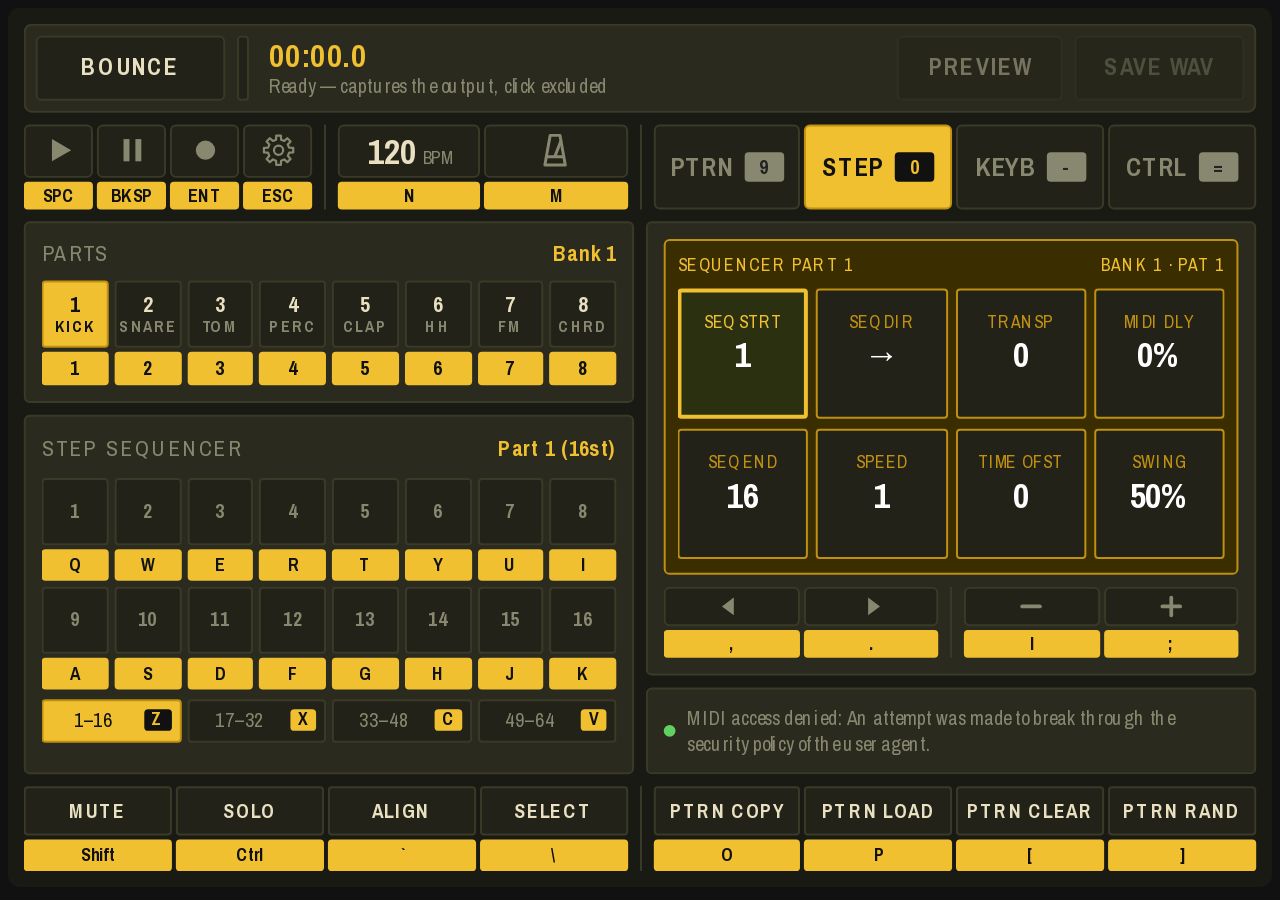
==== index.html @ ec6c075c "flip fix" ====
<!DOCTYPE html>
<html lang="en">
<head>
<meta charset="UTF-8">
<meta name="viewport" content="width=device-width, initial-scale=1.0">
<meta name="description"
content="defOult is a free browser-based drum machine and step sequencer inspired by classic hardware grooveboxes. Works on desktop, tablet and mobile.">
<title>defOult — drum machine & step sequencer</title>
<link rel="canonical" href="https://defoult.com/">
<!-- Google Search Console: verify with the "HTML tag" method — paste your token and uncomment:
<meta name="google-site-verification" content="PASTE_YOUR_TOKEN_HERE"> -->
<!-- ════════════════════════════════════════════════════════════════════
  PWA / INSTALLABLE APP
  Added to Home Screen (iOS) or installed (Chrome/Edge), the page launches in
  its own window with no address bar and no bottom toolbar — the same framing
  as the native build. iOS cannot be prompted for this, so a dismissible hint
  points at the Share menu; Chrome fires beforeinstallprompt and gets a real
  button. The status bar is TRANSLUCENT so the web view is always the full
  screen in both orientations — an opaque bar makes iOS resize the view on
  every rotation, and coming back to portrait it restores the bar WITHOUT
  shrinking the view, leaving the layout 20px too tall and scrollable. With a
  translucent bar the size never changes and the bar's height arrives as a
  safe-area inset, which the fit CSS turns into body padding.
  ════════════════════════════════════════════════════════════════════ -->
<link rel="manifest" href="manifest.webmanifest">
<meta name="theme-color" content="#1a1a14">
<meta name="mobile-web-app-capable" content="yes">
<meta name="apple-mobile-web-app-capable" content="yes">
<meta name="apple-mobile-web-app-status-bar-style" content="black-translucent">
<meta name="apple-mobile-web-app-title" content="defOult">
<link rel="apple-touch-icon" href="icons/icon-180.png">
<link rel="icon" type="image/png" sizes="32x32" href="icons/icon-32.png">
<link rel="icon" type="image/png" sizes="192x192" href="icons/icon-192.png">
<style>
  #pwa-hint,.pwa-chip{position:fixed;left:8px;bottom:8px;z-index:1000;display:none;align-items:center;gap:10px;
    max-width:min(300px,calc(100vw - 16px));padding:7px 9px;border-radius:5px;
    background:#2a2a1e;border:1px solid #3a3a28;box-shadow:0 2px 8px rgba(0,0,0,.55);
    font-family:'Helvetica Neue Condensed','Helvetica Neue','Archivo Narrow','Arial Narrow',Helvetica,Arial,sans-serif;}
  #pwa-hint.on,.pwa-chip.on{display:flex;}
  #pwa-hint .pwa-txt,.pwa-chip .pwa-txt{min-width:0;line-height:1.25;cursor:pointer;}
  #pwa-hint .pwa-main,.pwa-chip .pwa-main{font-size:11px;font-weight:bold;letter-spacing:.05em;color:#f0c030;white-space:nowrap;}
  #pwa-hint .pwa-sub,.pwa-chip .pwa-sub{font-size:9px;color:#888870;}
  #pwa-hint .pwa-x,.pwa-chip .pwa-x{flex:0 0 auto;width:20px;height:20px;border:1px solid #3a3a28;border-radius:3px;
    background:#222218;color:#888870;font-size:12px;line-height:1;cursor:pointer;padding:0;}
</style>
<script>
(function(){
  var STORE='defoult-install-hint';
  function pref(v){ try{ return v===undefined?localStorage.getItem(STORE):localStorage.setItem(STORE,v); }catch(e){ return null; } }
  var standalone=(window.matchMedia&&matchMedia('(display-mode: standalone)').matches)||navigator.standalone===true;

  // Service worker: http/https only, so a Capacitor WebView (capacitor://) or a
  // file:// copy never tries to register one.
  if('serviceWorker' in navigator && !window.Capacitor && /^https?:$/.test(location.protocol)){
    window.addEventListener('load',function(){
      navigator.serviceWorker.register('sw.js',{scope:'./'}).catch(function(){});
    });
  }
  if(standalone || pref()==='off') return;    // already installed, or hint dismissed

  var deferred=null, chip=null;
  function build(main,sub,onGo){
    if(chip) return;
    chip=document.createElement('div');
    chip.id='pwa-hint';
    chip.innerHTML='<div class="pwa-txt"><div class="pwa-main"></div><div class="pwa-sub"></div></div>'
                 +'<button class="pwa-x" type="button" aria-label="Dismiss">\u00d7</button>';
    chip.querySelector('.pwa-main').textContent=main;
    chip.querySelector('.pwa-sub').textContent=sub;
    chip.querySelector('.pwa-x').addEventListener('click',function(e){ e.stopPropagation(); pref('off'); chip.remove(); });
    if(onGo) chip.querySelector('.pwa-txt').addEventListener('click',onGo);
    document.body.appendChild(chip);
    chip.classList.add('on');
  }
  function ready(fn){ if(document.body) fn(); else document.addEventListener('DOMContentLoaded',fn); }

  // Chrome / Edge: a real install button.
  window.addEventListener('beforeinstallprompt',function(e){
    e.preventDefault(); deferred=e;
    ready(function(){
      build('INSTALL APP','runs fullscreen, works offline',function(){
        if(!deferred) return;
        deferred.prompt();
        deferred.userChoice.then(function(){ deferred=null; if(chip) chip.remove(); });
      });
    });
  });
  window.addEventListener('appinstalled',function(){ pref('off'); if(chip) chip.remove(); });

  // iOS Safari can't be prompted — point at the Share menu instead. Note the
  // storage caveat: a home-screen app gets its own sandbox on iOS, so patterns
  // saved in the Safari tab do not follow it across.
  var iOS=/iP(hone|od|ad)/.test(navigator.platform)||(navigator.maxTouchPoints>1&&/Mac/.test(navigator.platform));
  var safari=/WebKit/.test(navigator.userAgent)&&!/CriOS|FxiOS|EdgiOS|OPiOS/.test(navigator.userAgent);
  if(iOS&&safari){
    setTimeout(function(){ ready(function(){
      build('\u2191 ADD TO HOME SCREEN','Share menu \u2192 fullscreen. Patterns save separately.',null);
    }); },2000);
  }
})();

/* ════════════════════════════════════════════════════════════════════
   PWA FIT-TO-SCREEN — standalone launches only.
   Installed to the home screen there is no address bar and no bottom
   toolbar, so the viewport is FIXED — which is the one condition the app's
   fit engine needs. Under those conditions we can reproduce the packaged
   app exactly: the whole UI uniformly scaled to the safe-area viewport,
   nothing scrolling, in either orientation.
   In an ordinary browser tab none of this runs. Safari's toolbars grow and
   shrink the viewport as you scroll, so a fit computed now is wrong a
   moment later; tab visitors keep today's reflow-and-scroll layout.
   ════════════════════════════════════════════════════════════════════ */
(function(){
  var standalone=(window.matchMedia&&matchMedia('(display-mode: standalone)').matches)||navigator.standalone===true;
  if(!standalone) return;
  document.documentElement.classList.add('pwa-standalone');
  if(/iP(hone|od|ad)/.test(navigator.platform)||(navigator.maxTouchPoints>1&&/Mac/.test(navigator.platform)))
    document.documentElement.classList.add('pwa-ios');

  // env(safe-area-inset-*) reads 0 without this, and the status bar is
  // translucent in standalone — so the insets are what keep the UI clear of
  // the island/notch and the home bar. Set here rather than in the static
  // meta so a browser tab is never laid out edge-to-edge.
  var vp=document.querySelector('meta[name=viewport]');
  if(vp&&!/viewport-fit/.test(vp.content)) vp.content=vp.content+', viewport-fit=cover';

  var st=document.createElement('style');
  st.id='pwa-fit-css';
  st.textContent="\n/* Fit the whole UI on one screen with NO scrolling, in every orientation —\n   fit-screen.js scales #seq-root to the safe-area viewport, these rules make\n   that deterministic and guarantee nothing scrolls. */\nhtml,body{overflow:hidden!important;height:100%!important;}\n/* overflow:hidden alone does not stop iOS rubber-banding, and if the scaled box\n   ever ends up a few px over the viewport the document becomes scrollable.\n   Taking <body> out of flow pins it to the viewport, so there is nothing to\n   scroll no matter what the fit produces. */\nbody{position:fixed!important;top:0!important;right:0!important;bottom:0!important;left:0!important;}\n/* <body> is a centered flex item, so it shrink-wraps to its content width;\n   with overflow:hidden that clips the scaled layer to a narrow box. Span the\n   full viewport so the clip sits at the screen edges. */\nbody{width:100%!important;min-width:100%!important;}\n/* Fixed app UI: no pinch-zoom, no double-tap zoom. */\nhtml,body{touch-action:pan-x pan-y!important;}\n/* #scale-wrap is a flex container and the fitter sizes it to the SCALED box,\n   so #seq-root — a shrinkable flex item — was being squeezed below the design\n   width the solver had just set (measured 453px against a requested 644px).\n   That fed back into the next solve and landscape settled ~54% of the screen\n   wide, with black bars either side. Take the root out of flex sizing so its\n   width is exactly what the solver asked for. */\n#seq-root{flex:0 0 auto!important;}\n@supports (padding: max(0px)){\n  /* Portrait on iOS always has a status bar overlaying the translucent-bar\n     web view; some older builds report inset-top as 0 there, so floor it. */\n  @media (orientation:portrait){\n    html.pwa-ios body{padding-top:max(env(safe-area-inset-top,0px),20px)!important;}\n  }\n  /* Full-bleed: pad ONLY where a hardware inset exists (island/notch/home bar).\n     Non-zero only because the standalone launch adds viewport-fit=cover. */\n  body{\n    padding-top:env(safe-area-inset-top,0px)!important;\n    padding-right:env(safe-area-inset-right,0px)!important;\n    padding-bottom:env(safe-area-inset-bottom,0px)!important;\n    padding-left:env(safe-area-inset-left,0px)!important;\n  }\n}\n/* The fitted portrait layout solves a ~280px design width, which squeezed the\n   BOUNCE bar's running timer down to two characters (\"00:\"). Trim the bar's\n   labels a notch and let the PREVIEW slot size to its own text — the whole\n   layout is scaled back up afterwards, so nothing reads smaller on screen. */\nbody.portrait .rec-bar .rec-btn,\nbody.portrait .rec-bar .rec-prev,\nbody.portrait .rec-bar .rec-save{font-size:10px!important;}\nbody.portrait #rec-preview-label{min-width:0!important;}\n/* Landscape on short (phone) screens: drop the section headers and keyboard\n   hints, square up the pads, and give the layout a wide design width so the\n   scaler fills the screen in BOTH dimensions instead of leaving side bars. */\n@media (orientation:landscape) and (max-height:600px){\n  #parts-panel-header,.step-panel-header{display:none!important;}\n  .tport-top-kbd,.kbdkey,.part-kbd,.step-kbd,.rkbd,.ctrl-kbd{display:none!important;}\n  #seq-root{width:1024px!important;max-width:none!important;}\n  .step-pad,.part-num{aspect-ratio:1!important;height:auto!important;min-height:0!important;}\n  #step-panel{display:flex!important;flex-direction:column!important;justify-content:flex-start!important;gap:8px!important;}\n  #step-panel .step-grid{flex:0 0 auto!important;}\n  #step-panel .step-range-bar{flex:1 1 auto!important;min-height:40px!important;margin-top:0!important;}\n  .range-btn{font-size:12px!important;}\n  .seq-top-bar .tport-top-pad{min-height:44px!important;}\n  .mode-tab{min-height:44px!important;}\n  #action-btn-row .ctrl-btn{min-height:58px!important;display:flex!important;flex-direction:column!important;align-items:stretch!important;justify-content:center!important;}\n  #action-btn-row .ctrl-val{flex:1 1 auto!important;display:flex!important;align-items:center!important;justify-content:center!important;height:auto!important;}\n  #tempo-pad{align-items:center!important;}\n  #tempo-pad .tempo-top-unit{transform:translateY(3px);}\n}";
  (document.head||document.documentElement).appendChild(st);

  // The app's own fit engine, unchanged — see web-overlay/fit-screen.js.
  /*
   * fit-screen.js — makes the whole UI fit on one screen with no scrolling, in
   * every orientation. Overrides the app's applyAppScale (which skips scaling in
   * portrait and lets short landscape scroll) with a uniform fit-to-viewport
   * scale that respects the Dynamic Island / notch safe area (read from <body>'s
   * env() padding). appScale is write-only in the app, so taps stay correct —
   * the browser maps pointer events through the CSS transform.
   *
   * Injected before </body> (repo untouched), so it runs after the app defines
   * applyAppScale.
   */
  (function () {
    'use strict';

    var raf = null;

    function fit() {
      var root = document.getElementById('seq-root');
      var wrap = document.getElementById('scale-wrap');
      if (!root || !wrap) return;

      // Available area = layout viewport minus the safe-area insets, which the
      // app applies as <body> padding (see safe-area.css).
      var de = document.documentElement;
      var cs = getComputedStyle(document.body);
      var padL = parseFloat(cs.paddingLeft) || 0;
      var padR = parseFloat(cs.paddingRight) || 0;
      var padT = parseFloat(cs.paddingTop) || 0;
      var padB = parseFloat(cs.paddingBottom) || 0;

      var availW = de.clientWidth - padL - padR;
      var availH = de.clientHeight - padT - padB;
      if (availW < 1 || availH < 1) return;

      // Phones: SOLVE the design width so the layout's aspect matches the
      // screen's and the scaled UI fills BOTH dimensions (no dead bands).
      // Height depends on width (square pads), so iterate to the fixed point.
      var mq = function (q) { return window.matchMedia && window.matchMedia(q).matches; };
      var landscape = mq('(orientation: landscape)');
      // Any touch device (phone AND tablet) gets the fill treatment. The
      // phone-only compact CSS stays gated by its own media queries.
      var isTouchDevice = (typeof window.isMobileMode === 'function')
        ? window.isMobileMode()
        : (mq('(pointer: coarse)') && !mq('(hover: hover)'));
      if (isTouchDevice) {
        var loW = landscape ? 500 : 280;
        var hiW = landscape ? 1600 : 1400;
        var landscapePhone = landscape;
        // Solve-and-FREEZE per viewport size: reading offsetHeight after setting
        // width forces a synchronous reflow, so the fixed-point loop converges
        // within this single call. Re-solving on every ResizeObserver tick made
        // portrait oscillate between two widths (visible flicker) — so once a
        // width is solved for this viewport, reuse it until the viewport changes
        // or things go quiet for a while.
        var key = availW + 'x' + availH + (landscapePhone ? 'l' : 'p');
        var now = Date.now();
        if (fit._key !== key || now - fit._t > 1500) { fit._key = key; fit._n = 0; }
        fit._t = now;
        if (fit._n < 3) {
          // Deterministic solve: seed from the stylesheet width every time.
          // Starting from the previous orientation's width converges to a
          // slightly different fixed point (e.g. the BOUNCE bar wrapping to two
          // rows only after a rotation round-trip).
          if (fit._n === 0) root.style.removeProperty('width');
          fit._n++;
          for (var i = 0; i < 9; i++) {
            var h = root.offsetHeight || 1;
            var w = root.offsetWidth || 1024;
            var desiredW = Math.max(loW, Math.min(hiW, h * (availW / availH)));
            if (Math.abs(desiredW - w) < 2) break;   // tight: residual ≲1px bands
            // Damped step — halves any oscillation instead of amplifying it.
            var stepW = (w + desiredW) / 2;
            // Inline !important beats the stylesheet's width!important rules.
            root.style.setProperty('width', stepW + 'px', 'important');
          }
          fit._w = root.offsetWidth;
        } else if (fit._w && Math.abs(root.offsetWidth - fit._w) > 1) {
          root.style.setProperty('width', fit._w + 'px', 'important');
        }
      } else {
        root.style.removeProperty('width');
        fit._key = '';
      }

      // Compact landscape: keep pads at least SQUARE and stop the page-button
      // bar from hoarding leftover height. aspect-ratio does this in CSS on
      // modern WebKit, but iOS ≤14 lacks it (pads collapsed to 44px and the
      // flex:1 range bar ballooned — seen in AUM's short plugin strip). Compute
      // the sizes here instead; runs before the natural-size measurement so the
      // scale accounts for them.
      if (!fit._padStyle) {
        fit._padStyle = document.createElement('style');
        (document.head || document.documentElement).appendChild(fit._padStyle);
      }
      if (mq('(orientation: landscape) and (max-height: 600px)')) {
        var samplePad = document.querySelector('.step-pad');
        var samplePart = document.querySelector('.part-num');
        var css = '';
        var noAspect = !(window.CSS && CSS.supports && CSS.supports('aspect-ratio', '1 / 1'));
        if (noAspect && samplePad && samplePad.offsetWidth > 10) {
          css += '.step-pad{height:' + samplePad.offsetWidth + 'px!important;min-height:0!important;}';
        }
        if (noAspect && samplePart && samplePart.offsetWidth > 10) {
          css += '.part-num{height:' + samplePart.offsetWidth + 'px!important;min-height:0!important;}';
        }
        if (samplePad && samplePad.offsetWidth > 10) {
          css += '#step-panel .step-range-bar{max-height:' + Math.round(samplePad.offsetWidth * 1.35) + 'px!important;}';
        }
        if (fit._padStyle.textContent !== css) fit._padStyle.textContent = css;
      } else if (fit._padStyle.textContent) {
        fit._padStyle.textContent = '';
      }

      // FONT FLOOR: deep downscales (extreme plugin-window aspects solve to a
      // very wide design → scale ~0.4) render the app's fixed-px fonts
      // unreadably small. Boost every stylesheet font-size inversely to the
      // scale (capped), regenerated from the app's own rules. Uses the PREVIOUS
      // fit's scale — converges across fits via the ResizeObserver.
      if (!fit._fontRules) {
        fit._fontRules = [];
        try {
          for (var si = 0; si < document.styleSheets.length; si++) {
            var rules; try { rules = document.styleSheets[si].cssRules; } catch (e) { continue; }
            (function walk(list) {
              for (var ri = 0; ri < list.length; ri++) {
                var r = list[ri];
                if (r.cssRules) { walk(r.cssRules); continue; }
                if (r.selectorText && r.style && /px$/.test(r.style.fontSize || '')) {
                  fit._fontRules.push([r.selectorText, parseFloat(r.style.fontSize)]);
                }
              }
            })(rules);
          }
        } catch (e) {}
        fit._fontStyle = document.createElement('style');
        (document.head || document.documentElement).appendChild(fit._fontStyle);
        fit._fontBoost = 1;
      }
      if (mq('(orientation: landscape) and (max-height: 600px)') && fit._lastScale) {
        var boost = Math.min(2.2, Math.max(1, 0.8 / fit._lastScale));
        boost = Math.round(boost * 20) / 20;                 // quantize: no churn
        if (Math.abs(boost - fit._fontBoost) >= 0.1) {
          fit._fontBoost = boost;
          fit._fontStyle.textContent = (boost === 1) ? '' :
            fit._fontRules.map(function (fr) {
              return fr[0] + '{font-size:' + Math.round(fr[1] * boost) + 'px !important;}';
            }).join('\n');
        }
      } else if (fit._fontBoost !== 1) {
        fit._fontBoost = 1;
        fit._fontStyle.textContent = '';
      }

      // Natural (layout) size — offsetWidth/Height ignore the CSS transform.
      var naturalW = root.offsetWidth || 640;
      var naturalH = root.offsetHeight || 1;

      var scaleW = availW / naturalW;
      var scale = Math.min(scaleW, availH / naturalH);
      // Snap to a slight width OVERSCAN (+1px per side) when nearly width-limited:
      // an exact-fill edge rasterizes as a half-pixel black hairline on older
      // WebKit; the overscanned pixel is the app's own padding, so nothing
      // visible is lost. Extra height is clipped harmlessly.
      var scaleOver = (availW + 2) / naturalW;
      if (scaleW >= scale && (naturalH * scaleOver) - availH <= 8) scale = scaleOver;
      scale = Math.max(0.2, Math.min(3, scale));
      fit._lastScale = scale;   // next fit's font-floor input

      // iOS ≤14 compositor bug: a scaled layer with transform-origin "top center"
      // paints anchored at the element's layout LEFT edge instead (confirmed via
      // device screenshot vs DOM on iPadOS 14.8 — content shifted right by the
      // layout offset and clipped). Old WebKit is detected via missing
      // aspect-ratio support. There: use origin "top left" (no origin math for
      // the compositor to get wrong) and center with an explicit translateX
      // derived from measured geometry.
      var oldWebKit = !(window.CSS && CSS.supports && CSS.supports('aspect-ratio', '1 / 1'));
      if (oldWebKit) {
        root.style.transform = 'none';
        var L0 = root.getBoundingClientRect().left;   // untransformed layout left
        var targetL = (de.clientWidth - naturalW * scale) / 2;
        root.style.transformOrigin = 'top left';
        root.style.transform = 'translateX(' + (targetL - L0) + 'px) scale(' + scale + ')';
        root.style.willChange = 'auto';
      } else {
        root.style.transform = 'scale(' + scale + ')';
        root.style.transformOrigin = 'top center';
        root.style.willChange = 'transform';
      }
      // Reserve the scaled box so the flex layout centers it correctly.
      wrap.style.width = (naturalW * scale) + 'px';
      wrap.style.height = (naturalH * scale) + 'px';
      try { window.appScale = scale; } catch (e) {}
    }

    function schedule() {
      if (raf) cancelAnimationFrame(raf);
      raf = requestAnimationFrame(function () { raf = null; fit(); });
    }

    function install() {
      // Block pinch-zoom: WKWebView doesn't reliably honor user-scalable=no,
      // but preventing iOS's proprietary gesture events does the job. Double-tap
      // zoom is handled by touch-action in safe-area.css.
      var block = function (e) { e.preventDefault(); };
      document.addEventListener('gesturestart', block, { passive: false });
      document.addEventListener('gesturechange', block, { passive: false });
      document.addEventListener('gestureend', block, { passive: false });

      // Take over the app's scaler so refreshLayout() fits in ALL orientations.
      try { window.applyAppScale = fit; } catch (e) {}

      // The app only auto-enables its stacked portrait layout below 640px width,
      // so an iPad in portrait stays in the desktop arrangement. On any touch
      // device, portrait orientation should mean the portrait layout.
      try {
        if (typeof window.isPortraitAuto === 'function' && typeof window.isMobileMode === 'function') {
          window.isPortraitAuto = function () {
            var portrait = window.matchMedia && window.matchMedia('(orientation:portrait)').matches;
            return window.isMobileMode() && portrait;
          };
        }
      } catch (e) {}

      // Old WebKit (iOS ≤14) can keep compositing the scaled layer with the
      // PREVIOUS orientation's geometry after rotation — layout reads fine but
      // the paint is shifted/cropped. Tearing the transform down for one frame
      // forces the compositor to rebuild the layer with fresh geometry.
      var resetThenFit = function () {
        var r = document.getElementById('seq-root');
        var w = document.getElementById('scale-wrap');
        if (r) { r.style.transform = 'none'; r.style.removeProperty('width'); }
        if (w) { w.style.width = ''; w.style.height = ''; }
        fit._key = '';                 // viewport changed: allow a fresh solve
        requestAnimationFrame(function () {
          if (typeof window.refreshLayout === 'function') { try { window.refreshLayout(); } catch (e) { schedule(); } }
          else schedule();
        });
        setTimeout(schedule, 200);
        setTimeout(schedule, 500);
      };

      window.addEventListener('resize', schedule, { passive: true });
      window.addEventListener('orientationchange', resetThenFit);
      if (window.visualViewport) {
        window.visualViewport.addEventListener('resize', schedule, { passive: true });
      }
      if (window.matchMedia) {
        var mq = window.matchMedia('(orientation: portrait)');
        if (mq.addEventListener) mq.addEventListener('change', resetThenFit);
        else if (mq.addListener) mq.addListener(resetThenFit);
      }
      // Re-fit when the app's content size changes (mode switch, sound engine
      // expand, bank/part swaps, etc.). Root width is fixed, so this can't loop.
      var root = document.getElementById('seq-root');
      if (root && window.ResizeObserver) {
        new ResizeObserver(schedule).observe(root);
      }

      // The app ran its initial applyPortrait() BEFORE this script loaded, using
      // its original isPortraitAuto — so the portrait-flip override above hasn't
      // been applied yet (an iPad in portrait would stay in the desktop layout
      // until the first rotation). Re-run the app's full layout pass, not just
      // our scaler.
      var relayout = function () {
        if (typeof window.refreshLayout === 'function') { try { window.refreshLayout(); return; } catch (e) {} }
        schedule();
      };
      relayout();
      setTimeout(relayout, 200);
      setTimeout(relayout, 600);
      window.addEventListener('load', function () { relayout(); setTimeout(relayout, 300); });
    }

    // Mode tabs (PTRN/STEP/KEYB/CTRL): the app pins them to a fixed pixel width
    // measured from a bottom-row button (desktop alignment). At unusual aspect
    // ratios (e.g. AUv3 plugin windows) the fixed widths overflow and CTRL gets
    // clipped. Make them fluid like the action buttons — always fits.
    (function () {
      var fluidTabs = function () {
        ['tab-pat', 'tab-step', 'tab-key', 'tab-ctrl'].forEach(function (id) {
          var el = document.getElementById(id);
          if (el) el.style.flex = '1 1 0';
        });
      };
      var tries = 0;
      var timer = setInterval(function () {
        if (typeof window.syncModeTabWidths === 'function') {
          clearInterval(timer);
          window.syncModeTabWidths = fluidTabs;
          fluidTabs();
        } else if (++tries > 100) { clearInterval(timer); fluidTabs(); }
      }, 100);
    })();

    // Coalesce dot blinks to ~5Hz everywhere (standalone + plugin): each blink
    // is a class toggle + repaint that competes with the audio scheduler on old
    // devices. The eye can't follow faster blinking anyway.
    (function () {
      var lastFlash = {};
      var tries = 0;
      var timer = setInterval(function () {
        if (typeof window.queueVisualAdd === 'function') {
          clearInterval(timer);
          var orig = window.queueVisualAdd;
          window.queueVisualAdd = function (at, elId, cls, durSec, pri) {
            if (cls === 'dot-flash') {
              var t = performance.now();
              if (t - (lastFlash[elId] || 0) < 190) return;
              lastFlash[elId] = t;
            }
            return orig.apply(this, arguments);
          };
        } else if (++tries > 100) { clearInterval(timer); }
      }, 100);
    })();

    if (document.getElementById('seq-root')) {
      install();
    } else if (document.readyState === 'loading') {
      window.addEventListener('DOMContentLoaded', install);
    } else {
      install();
    }
  })();


  /* Height clamp — the "rotate away and back and it's taller" fix.
     Two things leave the scaled box slightly over the viewport:
       • the fitter deliberately overscans, accepting up to 8px of vertical
         bleed to avoid a half-pixel hairline at the width edges;
       • iOS reports the PREVIOUS orientation's safe-area insets for a frame or
         two after a rotation, so a fit that runs in that window computes its
         available height from insets that no longer apply.
     Neither shows up on a first load — only after an orientation round-trip,
     which is exactly the reported symptom. Re-check after every fit and scale
     down the last few percent if the box overhangs. Cheap: it only reads, and
     only writes when there is genuine overflow. */
  function clampHeight(){
    var root=document.getElementById('seq-root'), wrap=document.getElementById('scale-wrap');
    if(!root||!wrap) return;
    var de=document.documentElement, cs=getComputedStyle(document.body);
    var availH=de.clientHeight-(parseFloat(cs.paddingTop)||0)-(parseFloat(cs.paddingBottom)||0);
    var natH=root.offsetHeight||1, natW=root.offsetWidth||1;
    if(availH<1) return;
    var curH=parseFloat(wrap.style.height)||(natH*(window.appScale||1));
    if(curH<=availH+0.5) return;                    // already fits
    var scale=availH/natH;
    var t=root.style.transform||'';
    // Old WebKit gets 'translateX(..) scale(..)' — keep the translate, retune
    // the scale only.
    root.style.transform=/translateX/.test(t)&&/scale\(/.test(t)
      ? t.replace(/scale\([^)]*\)/,'scale('+scale+')')
      : 'scale('+scale+')';
    wrap.style.width=(natW*scale)+'px';
    wrap.style.height=(natH*scale)+'px';
    try{ window.appScale=scale; }catch(e){}
  }
  // Watch the box the fitter reserves rather than trying to land a frame behind
  // it. The fitter runs both on its own rAF and synchronously from
  // refreshLayout(), so no timer or frame ordering catches every pass — but a
  // style mutation on #scale-wrap IS the fit finishing, whichever path ran.
  // Our own correction re-enters the observer exactly once and then returns
  // early (it fits by then), so this settles immediately.
  function attachClamp(){
    var wrap=document.getElementById('scale-wrap');
    if(!wrap) return;
    if(window.MutationObserver)
      new MutationObserver(function(){ clampHeight(); })
        .observe(wrap,{attributes:true,attributeFilter:['style']});
    clampHeight();
  }
  if(document.readyState==='loading') document.addEventListener('DOMContentLoaded',attachClamp);
  else attachClamp();
  window.addEventListener('resize',function(){ clampHeight(); },{passive:true});
  if(window.visualViewport) window.visualViewport.addEventListener('resize',function(){ clampHeight(); },{passive:true});
  window.addEventListener('orientationchange',function(){
    // iOS settles its insets and viewport metrics over several hundred ms after
    // the rotation animation. Re-FIT (not just clamp) each time: coming back to
    // portrait the status bar reappears and the usable height shrinks by its
    // height, and a fit that ran a moment earlier sized the layout for a screen
    // with no bar — the exact "rotate away and back and it scrolls" case.
    var refit=function(){
      try{ if(typeof window.applyAppScale==='function') window.applyAppScale(); }catch(e){}
      clampHeight();
    };
    setTimeout(refit,250); setTimeout(refit,600); setTimeout(refit,1100);
  });
  // Last line of defence. A safe-area inset can change with no event of any
  // kind, and then nothing writes to #scale-wrap for the observer to catch —
  // the box simply stays too tall. A 1Hz check is a few DOM reads and only
  // writes when there is real overhang, so the worst case self-heals in a
  // second instead of lasting until the next rotation.
  setInterval(clampHeight,1000);
})();

/* ════════════════════════════════════════════════════════════════════
   SILENT-MODE REMINDER — iOS only, first play only.
   The ringer switch mutes Web Audio in Safari and in an installed PWA
   alike, and nothing in the platform reports its position. So: a one-off
   nudge the first time transport starts, dismissible for good, and it
   stacks above the install chip if that one is still on screen.
   ════════════════════════════════════════════════════════════════════ */
(function(){
  var STORE='defoult-silent-hint';
  function pref(v){ try{ return v===undefined?localStorage.getItem(STORE):localStorage.setItem(STORE,v); }catch(e){ return null; } }
  var iOS=/iP(hone|od|ad)/.test(navigator.platform)||(navigator.maxTouchPoints>1&&/Mac/.test(navigator.platform));
  if(!iOS || pref()==='off') return;

  var shown=false, chip=null, hideT=null;
  function show(){
    if(shown||pref()==='off') return;
    shown=true;
    chip=document.createElement('div');
    chip.id='silent-hint';
    chip.className='pwa-chip';
    // Sit above the install chip when both are up.
    chip.style.bottom=document.getElementById('pwa-hint')?'60px':'8px';
    chip.innerHTML='<div class="pwa-txt"><div class="pwa-main"></div><div class="pwa-sub"></div></div>'
                 +'<button class="pwa-x" type="button" aria-label="Dismiss">\u00d7</button>';
    chip.querySelector('.pwa-main').textContent='\ud83d\udd07 NO SOUND?';
    chip.querySelector('.pwa-sub').textContent='Switch the phone out of Silent Mode.';
    chip.querySelector('.pwa-x').addEventListener('click',function(e){ e.stopPropagation(); pref('off'); close(); });
    document.body.appendChild(chip);
    chip.classList.add('on');
    // It is a reminder, not a dialog — get out of the way on its own. Only the
    // × silences it permanently.
    hideT=setTimeout(close,9000);
  }
  function close(){ if(hideT){clearTimeout(hideT);hideT=null;} if(chip){chip.remove();chip=null;} }

  // Fire on the first transport start. The app's `playing` flag is a top-level
  // `let`, so it is not reachable from here — hook the two things that start
  // playback instead: the transport button and its Space shortcut.
  function arm(){ setTimeout(show,500); }
  function watch(){
    var btn=document.getElementById('btn-play');
    if(btn){
      btn.addEventListener('click',arm);
      btn.addEventListener('touchstart',arm,{passive:true});
    }
    document.addEventListener('keydown',function(e){ if(e.code==='Space') arm(); });
  }
  if(document.body) watch(); else document.addEventListener('DOMContentLoaded',watch);
})();
</script>
<!-- ════════════════════════════════════════════════════════════════════
  HOW TO NAVIGATE THIS FILE
  One file, three layers:
    1. the style block  — CSS, grouped under "CSS §N · …" banners
    2. the body markup  — one comment per major block
    3. the script block — the app, split into numbered sections ("§07 · …")
  The script opens with an ARCHITECTURE OVERVIEW and a full TABLE OF
  CONTENTS. Ctrl+F any §-number (e.g. "§40") to jump straight to it.
  The SOUND ENGINE block is fenced (╔═╗ box) — do not edit inside it.
  ════════════════════════════════════════════════════════════════════ -->
<!-- SELF-HOSTED FONT — Archivo Narrow (SIL OFL 1.1), latin + latin-ext woff2
  subsets inlined as data URIs. No Google Fonts request, so the page renders
  identically offline and in the packaged app; the CSS stack still falls back to
  the platform condensed faces if this ever fails to decode. -->
<style>
@font-face{font-family:'Archivo Narrow';font-style:normal;font-weight:400 700;font-display:swap;
  src:url([data-uri]) format('woff2');
  unicode-range:U+0000-00FF, U+0131, U+0152-0153, U+02BB-02BC, U+02C6, U+02DA, U+02DC, U+0304, U+0308, U+0329, U+2000-206F, U+20AC, U+2122, U+2191, U+2193, U+2212, U+2215, U+FEFF, U+FFFD;}
@font-face{font-family:'Archivo Narrow';font-style:normal;font-weight:400 700;font-display:swap;
  src:url([data-uri]) format('woff2');
  unicode-range:U+0100-02BA, U+02BD-02C5, U+02C7-02CC, U+02CE-02D7, U+02DD-02FF, U+0304, U+0308, U+0329, U+1D00-1DBF, U+1E00-1E9F, U+1EF2-1EFF, U+2020, U+20A0-20AB, U+20AD-20C0, U+2113, U+2C60-2C7F, U+A720-A7FF;}
</style>
<style>
  /* ──────────────────────────────────────────────────────────────
     CSS §1 · GLOBAL RESETS, THEME VARIABLES & PAGE FRAME
     ────────────────────────────────────────────────────────────── */
  html,body{touch-action:manipulation;-webkit-user-select:none;user-select:none;-webkit-tap-highlight-color:transparent;overscroll-behavior:none;}
  .step-grid,.parts-grid,.smd-grid,.step-range-bar,.tport-top-btn,.ctrl-btn,.mode-tab{touch-action:none;}
  :root{--seq-bg:#1a1a14;--seq-panel:#2a2a1e;--seq-border:#3a3a28;--seq-yellow:#f0c030;--seq-yellow-dark:#c09010;--seq-yellow-bg:#3a2e00;--seq-text:#e8e0c0;--seq-text-dim:#888870;--seq-btn-bg:#222218;--seq-red:#e05040;
    /* Condensed Helvetica look: use Helvetica Neue Condensed where installed
       (most Apple devices), else the free 'Archivo Narrow' web font, else any
       generic condensed sans. font-stretch nudges Helvetica Neue to its
       condensed width on platforms that expose it. */
    --seq-font:'Helvetica Neue Condensed','HelveticaNeue-CondensedBold','Helvetica Neue','Archivo Narrow','Roboto Condensed','Arial Narrow',Helvetica,Arial,sans-serif;}
  #seq-root,#seq-root *{font-stretch:condensed;}
  *{box-sizing:border-box;margin:0;padding:0;}
  html,body{background:#111;display:flex;justify-content:center;align-items:flex-start;min-height:100vh;margin:0;padding:8px;box-sizing:border-box;overflow-x:hidden;overflow-y:auto;}
  /* The page gutter lives on <body> only. With box-sizing:border-box, padding
     on the root <html> element stacks ON TOP of body's min-height:100vh and
     pushes the document ~16px past the viewport — a small phantom vertical
     scrollbar on desktop. Zero it on <html> (also inside the mobile media
     query below, hence !important). body keeps the 8px/4px gutter. */
  html{padding:0!important;}
  body.portrait{align-items:flex-start;padding:4px;}
  @media (max-width:680px){ html,body{padding:4px;} }
  #scale-wrap{display:flex;justify-content:center;align-items:flex-start;}
  #seq-root{background:var(--seq-bg);font-family:var(--seq-font);color:var(--seq-text);padding:8px;border-radius:6px;user-select:none;width:640px;transform-origin:top center;}
  /* ──────────────────────────────────────────────────────────────
     CSS §2 · TOP BAR — transport pads, mode tabs, keyboard-hint chips
     ────────────────────────────────────────────────────────────── */
  .seq-top-bar{display:flex;align-items:stretch;gap:2px;margin-bottom:6px;width:100%;}
  .top-bar-sep{width:1px;background:var(--seq-border);margin:0 4px;flex-shrink:0;}
  .tport-top-btn{display:flex;flex-direction:column;align-items:center;gap:2px;cursor:pointer;flex:1;}
  .tport-top-pad{height:100%;width:100%;min-width:32px;background:var(--seq-btn-bg);border:1px solid var(--seq-border);border-radius:3px;display:flex;align-items:center;justify-content:center;font-size:13px;color:var(--seq-text-dim);padding:0 6px;transition:background .1s,border-color .1s,color .1s,box-shadow .1s;box-sizing:border-box;}
  .tport-top-pad.playing{border-color:var(--seq-yellow);color:var(--seq-yellow);}
  .tport-top-kbd{font-size:9px;font-weight:bold;color:#111;background:var(--seq-yellow);border-radius:2px;padding:1px 4px 0;width:100%;box-sizing:border-box;min-height:14px;display:flex;align-items:center;justify-content:center;line-height:1.2;white-space:nowrap;overflow:hidden;text-overflow:clip;letter-spacing:0;}
  .mode-tab{display:flex;align-items:center;justify-content:center;gap:6px;padding:5px 2px;background:var(--seq-btn-bg);border:1px solid var(--seq-border);border-radius:3px;cursor:pointer;font-family:var(--seq-font);font-size:13px;font-weight:bold;color:var(--seq-text-dim);flex:1;}
  .mode-tab.active{background:var(--seq-yellow);border-color:var(--seq-yellow-dark);color:#111;}
  .mode-tab.active .kbdkey{background:#111;color:var(--seq-yellow);}
  .kbdkey{border-radius:2px;font-size:10px;font-weight:bold;padding:1px 5px;min-width:20px;text-align:center;background:var(--seq-yellow);color:#111;}
  .mode-tab:not(.active) .kbdkey{background:var(--seq-text-dim);color:#222;}
  /* ──────────────────────────────────────────────────────────────
     CSS §3 · MAIN 2-COLUMN LAYOUT + PATTERN GRID (PAT mode)
     ────────────────────────────────────────────────────────────── */
  .seq-main{display:grid;grid-template-columns:minmax(0,1fr) minmax(0,1fr);gap:6px;align-items:stretch;}
  .mode-tabs-group{flex:1 1 0;display:flex;gap:2px;align-items:stretch;}
  .mode-tabs-group .mode-tab{flex:1 1 0;min-width:0;}
  .seq-left,.seq-right{display:flex;flex-direction:column;gap:6px;}
  .pat-grid{display:grid;grid-template-columns:repeat(8,1fr);gap:3px;}
  .pat-num{width:100%;padding:6px 2px;background:var(--seq-btn-bg);border:1px solid var(--seq-border);border-radius:2px;display:flex;align-items:center;justify-content:center;font-size:11px;font-weight:bold;color:var(--seq-text);cursor:pointer;position:relative;transition:background .08s,border-color .08s,color .08s,box-shadow .08s;}
  .pat-num.active{background:var(--seq-yellow);border-color:var(--seq-yellow-dark);color:#111;}
  .pat-num.pending{outline:2px solid #ff9900;outline-offset:-2px;}
  .pat-num.has-data::after{content:'';position:absolute;bottom:3px;left:50%;transform:translateX(-50%);width:4px;height:4px;border-radius:50%;background:var(--seq-yellow-dark);}
  .pat-num.active.has-data::after{background:#111a;}
  .pat-section-title{font-size:9px;letter-spacing:.12em;color:var(--seq-text-dim);text-transform:uppercase;margin-bottom:5px;}
  .pat-info{font-size:11px;color:var(--seq-yellow);font-weight:bold;}
  .pat-actions{display:flex;gap:4px;margin-top:4px;}
  .pat-action-btn{padding:4px 10px;background:var(--seq-btn-bg);border:1px solid var(--seq-border);border-radius:2px;font-family:var(--seq-font);font-size:10px;font-weight:bold;color:var(--seq-text-dim);cursor:pointer;}
  @media (hover:hover){.pat-action-btn:hover{border-color:var(--seq-yellow);color:var(--seq-text);}}
  /* ──────────────────────────────────────────────────────────────
     CSS §4 · PANELS + PARTS GRID (part buttons, mute/solo/sync states)
     ────────────────────────────────────────────────────────────── */
  .panel{background:var(--seq-panel);border:1px solid var(--seq-border);border-radius:3px;padding:8px;}
  /* In the two-column (landscape) layout, let the Step panel grow to fill the
     remaining left-column height so its bottom edge lines up with the Status
     bar on the right — no gap. The step grid keeps its natural size; the extra
     space just sits below it (buttons are unchanged). */
  body:not(.portrait) #step-panel{flex:1 1 auto;}
  .panel-title{font-size:11px;letter-spacing:.12em;color:var(--seq-text-dim);text-transform:uppercase;margin-bottom:7px;}
  /* parts-grid is the LAST child of its gray panel — no bottom margin, so the
     panel's 8px padding reads the same on all four sides. */
  .parts-grid{display:grid;grid-template-columns:repeat(8,minmax(0,1fr));gap:3px;}
  .part-btn{display:flex;flex-direction:column;align-items:center;gap:2px;cursor:pointer;}
  .part-num{width:100%;min-height:34px;background:var(--seq-btn-bg);border:1px solid var(--seq-border);border-radius:2px;display:flex;flex-direction:column;align-items:center;justify-content:center;gap:1px;font-weight:bold;color:var(--seq-text);transition:background .08s,border-color .08s,color .08s,box-shadow .08s;position:relative;padding:2px 0;}
  .pnum-n{font-size:11px;line-height:1;}
  .pnum-name{font-size:8px;font-weight:bold;color:var(--seq-text-dim);text-transform:uppercase;letter-spacing:.03em;line-height:1;white-space:nowrap;overflow:hidden;max-width:100%;text-overflow:ellipsis;}
  .part-num.active .pnum-name{color:inherit;}
  .part-num.active{background:var(--seq-yellow);border-color:var(--seq-yellow-dark);color:#111;}
  .part-num.has-steps::after{content:'';position:absolute;top:2px;right:2px;width:4px;height:4px;border-radius:50%;background:var(--seq-yellow-dark);transition:background .05s;}
  .part-num.dot-flash::after{background:#fff!important;transition:none;}
  .part-num.active.has-steps::after{background:#111a;}
  .part-num.has-steps.out-of-sync::after{background:#e05040;}
  .part-num.active.has-steps.out-of-sync::after{background:#ff6050;}
  .part-num.muted{background:#1a1a10;border-color:#444430;color:#555540;}
  .part-num.muted.active{background:#3a2a00;border-color:#665500;color:#887730;}
  .part-num.soloed{border-color:#60d0d0;color:#60d0d0;}
  .part-num.active.soloed{background:#006060;border-color:#60d0d0;color:#b0ffff;}
  .part-num.muted::before{content:'M';position:absolute;top:1px;left:2px;font-size:7px;color:#e05040;font-weight:bold;}
  .part-num.soloed::before{content:'S';position:absolute;top:1px;left:2px;font-size:7px;color:#60d0d0;font-weight:bold;}
  .part-num.muted.has-steps::after{background:#554430;}
  .part-kbd{width:100%;background:var(--seq-yellow);border-radius:2px;display:flex;align-items:center;justify-content:center;font-size:10px;font-weight:bold;color:#111;padding:2px 0;}
  .part-name{font-size:8px;color:var(--seq-text-dim);text-align:center;margin-top:1px;letter-spacing:.03em;}
  .part-name.muted{color:#554430;}
  .part-len{font-size:7px;color:var(--seq-yellow-dark);text-align:center;letter-spacing:.02em;}
  .parts-actions{display:grid;grid-template-columns:repeat(4,1fr);gap:3px;margin-bottom:4px;}
  .action-label{font-size:11px;color:var(--seq-text-dim);text-align:center;}
  .action-key{border-radius:2px;font-size:11px;font-weight:bold;padding:3px 10px;text-align:center;cursor:pointer;border:1px solid transparent;transition:background .1s,border-color .1s,color .1s,box-shadow .1s;}
  .action-key.shift-key{background:var(--seq-yellow);color:#111;}
  .action-key.ctrl-key{background:var(--seq-btn-bg);border-color:#60d0d0;color:#60d0d0;}
  .action-key.shift-key.held{background:#fff;color:#000;box-shadow:0 0 0 2px var(--seq-yellow);}
  .action-key.ctrl-key.held{background:#003838;box-shadow:0 0 0 2px #60d0d0;}
  /* ──────────────────────────────────────────────────────────────
     CSS §5 · STEP PANEL — step pads, playhead/skip states, range bar
     ────────────────────────────────────────────────────────────── */
  .step-panel-header{display:flex;align-items:center;justify-content:space-between;margin-bottom:7px;min-height:16px;}
  .step-panel-title{font-size:11px;letter-spacing:.12em;color:var(--seq-text-dim);text-transform:uppercase;line-height:16px;}
  .part-indicator{font-size:11px;color:var(--seq-yellow);font-weight:bold;line-height:16px;height:16px;display:flex;align-items:center;overflow:hidden;white-space:nowrap;}
  /* Very small phones (body.tiny-screen, set from JS): drop the Parts and Step
     panel header rows entirely so the whole layout packs tighter. The display:
     none removes the row and its bottom margin, reclaiming the vertical space.
     Bigger phones and tablets never get this class, so they look unchanged. */
  body.tiny-screen #parts-panel-header,
  body.tiny-screen .step-panel-header{display:none!important;}
  .part-num.part-disabled{opacity:.35;cursor:default;}
  .step-pad.page-disabled{opacity:.3;cursor:default;}
  .ctrl-btn.ctrl-disabled{opacity:.3;cursor:default;pointer-events:none;}
  .step-grid{display:grid;grid-template-columns:repeat(8,minmax(0,1fr));gap:3px;}
  .step-btn{display:flex;flex-direction:column;align-items:center;gap:2px;cursor:pointer;}
  .step-pad{width:100%;aspect-ratio:1;min-height:34px;background:var(--seq-btn-bg);border:1px solid var(--seq-border);border-radius:2px;display:flex;align-items:center;justify-content:center;font-size:10px;font-weight:bold;color:var(--seq-text-dim);transition:background .06s;position:relative;}
  /* iOS/Safari (WebKit) mis-sizes `aspect-ratio` on a flex child once an ancestor
     has a `transform: scale()` — which the landscape (non-portrait) layout uses to
     fit the fixed 640px design to the screen. That collapses the step-pad height and
     cramps the two step rows on real iPhones, while portrait (no transform) and
     Firefox's Gecko simulator look fine. The part boxes avoid this by using a plain
     min-height instead of aspect-ratio. Since the design width is fixed, the step
     column is always ~34px, so in the non-portrait layout we size the pad with a
     definite height (matching the parts) rather than aspect-ratio. Squares stay
     square, desktop is unchanged, and the iOS bug can't trigger. Portrait keeps its
     own fluid aspect-ratio rule below. */
  body:not(.portrait) .step-pad{aspect-ratio:auto;height:34px;min-height:34px;}
  .step-pad.has-data::after,.step-pad.dot-flash::after{content:'';position:absolute;bottom:2px;left:50%;transform:translateX(-50%);width:4px;height:4px;border-radius:50%;background:var(--seq-yellow-dark);}
  .step-pad.on.has-data::after{background:#111a;}
  .step-pad.dot-flash::after{background:#fff!important;width:6px!important;height:6px!important;box-shadow:0 0 4px #fff;transition:none;}
  .step-pad.has-lock::before{content:'';position:absolute;top:2px;right:2px;width:5px;height:5px;border-radius:50%;background:#fff;box-shadow:0 0 3px #fff;}
  /* PARM MUTE: while the active part's parameter locks are muted (per-part or
     global ALL layer), its lock dots turn red — locks exist but won't play. */
  body.parm-muted .step-pad.has-lock::before{background:var(--seq-red);box-shadow:0 0 3px var(--seq-red);}
  .smd-cell.cc-locked{border-color:#60d0d0;}
  .smd-cell.cc-locked .smd-cell-val{color:#60d0d0;}
  .step-pad.key-note{background:var(--seq-yellow);border-color:var(--seq-yellow);color:#111;font-size:10px;line-height:1;white-space:nowrap;}
  .step-pad.key-note.key-off{background:var(--seq-btn-bg);border-color:var(--seq-border);color:var(--seq-text-dim);opacity:.45;}
  .step-pad.key-blank{background:var(--seq-btn-bg);border-color:var(--seq-border);opacity:.35;}
  .step-pad.on{background:var(--seq-yellow);border-color:var(--seq-yellow-dark);color:#111;}
  .step-grid.ctrl-mode .step-pad.on{background:#6a6a6a;border-color:#4a4a4a;color:#111;}
  .step-pad.playhead{outline:2px solid #fff;outline-offset:-2px;}
  .step-pad.on.playhead{background:#fff;color:#111;}
  .step-pad.trigger{background:#fff !important;color:#111 !important;}
  .step-pad.held{box-shadow:0 0 0 2px #fff inset;}
  /* Universal press highlight */
  .press-active{box-shadow:0 0 0 2px #fff inset!important;}
  /* ── LOW-FX profile (old / low-end devices; class set by the low-power
     detector next to LOW_POWER_AUDIO) ─────────────────────────────────────
     The eased background transitions make every playhead move and trigger
     flash repaint for ~4-5 frames instead of one, and the tiny glow shadows
     force larger repaint areas — both are disproportionately expensive on
     old Android GPUs. Colors and layout stay identical; state changes are
     simply instant instead of eased. */
  body.low-fx .step-pad,body.low-fx .part-num,body.low-fx .pat-num,
  body.low-fx .tport-pad,body.low-fx .tport-top-pad,body.low-fx .action-key,
  body.low-fx .range-btn,body.low-fx .smd-cell{transition:none!important;}
  body.low-fx .step-pad.dot-flash::after,
  body.low-fx .step-pad.has-lock::before,
  body.low-fx.parm-muted .step-pad.has-lock::before{box-shadow:none!important;}
  .tport-top-pad.mode-on{background:var(--seq-yellow-bg);border-color:var(--seq-yellow);color:var(--seq-text);}
  .tport-top-pad.metro-flash{background:#fff;border-color:#fff;color:#111;}
  .step-pad.inactive{opacity:1;background:#333330;border:1px solid #4a4a40;color:#777;cursor:default;}
  .step-pad.inactive.on{background:#4a4a45;color:#999;}
  .step-pad.skipped{background:#333330!important;border:1px solid #4a4a40!important;color:#777!important;}
  /* Cycle-restricted step: a small notch in the bottom-left corner marks that
     the step plays on only some of the 4 loop repetitions. */
  .step-pad.cyc-skip::after{content:'';position:absolute;left:2px;bottom:2px;width:0;height:0;border-left:5px solid var(--seq-yellow-dark);border-top:5px solid transparent;opacity:.9;}
  .step-pad.on.cyc-skip::after{border-left-color:#111;}
  .step-pad.skipped.on{background:#4a4a45!important;color:#999!important;}
  .step-kbd{width:100%;background:var(--seq-yellow);border-radius:2px;display:flex;align-items:center;justify-content:center;font-size:9px;font-weight:bold;color:#111;padding:2px 0;}
  .step-range-bar{display:flex;gap:3px;margin-top:5px;}
  .range-btn{flex:1;background:var(--seq-btn-bg);border:1px solid var(--seq-border);border-radius:2px;padding:4px;font-size:10px;color:var(--seq-text-dim);display:flex;align-items:center;justify-content:space-between;gap:4px;cursor:pointer;transition:background .08s,border-color .08s,color .08s,box-shadow .08s;position:relative;line-height:1;}
  .range-btn span:first-child{flex:1;text-align:center;line-height:1.2;}
  .range-btn span{display:inline-flex;align-items:center;justify-content:center;}
  .range-btn.active{background:var(--seq-yellow);border-color:var(--seq-yellow-dark);color:#111;}
  .range-btn.active .rkbd{background:#111;color:var(--seq-yellow);}
  .range-btn.has-content{border-color:var(--seq-yellow-dark);}
  .range-btn.active.has-content{background:var(--seq-yellow);border-color:var(--seq-yellow-dark);color:#111;}
  .rkbd{background:var(--seq-yellow);color:#111;border-radius:2px;font-size:9px;font-weight:bold;padding:1px 4px;}
  .range-btn.playing::before{content:'';position:absolute;left:5px;top:50%;transform:translateY(-50%);width:5px;height:5px;border-radius:50%;background:#fff;}
  /* ──────────────────────────────────────────────────────────────
     CSS §6 · TEMPO READOUT + ACTION (CTRL) BUTTONS + SETTINGS TOGGLE
     ────────────────────────────────────────────────────────────── */
  .tempo-top{display:flex;flex-direction:column;align-items:center;gap:2px;padding:0 6px;background:var(--seq-btn-bg);border:1px solid var(--seq-border);border-radius:3px;justify-content:center;}
  .tempo-top-row{display:flex;align-items:baseline;gap:4px;}
  .tempo-top-val{font-size:18px;font-weight:bold;color:var(--seq-text);font-family:var(--seq-font);}
  .tempo-top-unit{font-size:9px;color:var(--seq-text-dim);}
  .tempo-top-slider{width:100%;}
  .tempo-label{font-size:11px;color:var(--seq-text-dim);}
  .tempo-val{font-size:22px;font-weight:bold;color:var(--seq-text);}
  .tempo-unit{font-size:11px;color:var(--seq-text-dim);}
  .tempo-kbdkey{background:var(--seq-yellow);color:#111;border-radius:2px;font-size:10px;font-weight:bold;padding:2px 6px;margin-left:auto;}
  .tempo-slider{flex:1;margin-left:4px;}
  .ctrl-grid{display:grid;grid-template-columns:repeat(4,1fr);gap:3px;margin-bottom:6px;}
  .ctrl-btn{display:flex;flex-direction:column;align-items:center;gap:2px;cursor:pointer;min-width:0;}
  /* AUTO-SAVE active: solid yellow value cell (like an active part/step) */
  .ctrl-btn.autosave-on .ctrl-val{background:var(--seq-yellow);border-color:var(--seq-yellow-dark);color:#111;}
  /* MODIFIER LATCHED: solid yellow value cell */
  .ctrl-btn.mod-latched .ctrl-val{background:var(--seq-yellow)!important;border-color:var(--seq-yellow-dark)!important;color:#111!important;}
  @media (hover:hover){.ctrl-val:hover{border-color:var(--seq-yellow);}}
  .ctrl-label{font-size:9px;color:var(--seq-text-dim);text-align:center;}
  .ctrl-val{width:100%;background:var(--seq-btn-bg);border:1px solid var(--seq-border);border-radius:2px;font-size:10px;font-weight:bold;color:var(--seq-text);text-align:center;padding:5px 2px;letter-spacing:.04em;white-space:nowrap;}
  .ctrl-kbd{width:100%;background:var(--seq-yellow);border-radius:2px;font-size:9px;font-weight:bold;color:#111;text-align:center;padding:2px 0;}
  /* Settings-mode toggle (replaces the Select button while in SETTINGS) */
  .ctrl-btn.set-toggle .ctrl-val{font-size:8.5px;line-height:1.05;padding:4px 2px;flex:1;display:flex;align-items:center;justify-content:center;white-space:normal;letter-spacing:.02em;}
  .set-toggle-track{display:flex;width:100%;gap:2px;}
  .set-toggle-seg{flex:1;height:8px;border-radius:2px;background:var(--seq-btn-bg);border:1px solid var(--seq-border);transition:background .1s,border-color .1s;}
  .set-toggle-seg.on{background:var(--seq-yellow);border-color:var(--seq-yellow-dark);}
  /* smd-wrap is the ONLY child of its gray panel — no bottom margin, so the
     panel's 8px padding reads the same on all four sides. */
  /* ──────────────────────────────────────────────────────────────
     CSS §7 · DISPLAY (SMD) — cells, drag & CC-learn states, swing bar
     ────────────────────────────────────────────────────────────── */
  .smd-wrap{background:var(--seq-yellow-bg);border:1px solid var(--seq-yellow-dark);border-radius:3px;padding:6px;}
  .smd-header{display:flex;justify-content:space-between;align-items:center;font-size:9px;color:var(--seq-yellow);letter-spacing:.1em;margin-bottom:6px;text-transform:uppercase;}
  .smd-grid{display:grid;grid-template-columns:repeat(4,1fr);grid-template-rows:1fr 1fr;gap:4px;aspect-ratio:4/2;}
  .smd-cell{background:var(--seq-btn-bg);border:1px solid var(--seq-yellow-dark);border-radius:2px;padding:4px 2px;text-align:center;position:relative;transition:border-color .1s,background .1s;display:flex;flex-direction:column;justify-content:center;align-items:center;overflow:hidden;aspect-ratio:1;}
  .smd-cell.draggable,.smd-cell.dir-cell,.smd-cell.spd-cell,.smd-cell.swg-cell{cursor:ns-resize;}
  @media (hover:hover){.smd-cell.draggable:hover,.smd-cell.dir-cell:hover,.smd-cell.spd-cell:hover,.smd-cell.swg-cell:hover{border-color:var(--seq-yellow);background:#2a2a18;}}
  .smd-cell.dragging{border-color:#fff;background:#2a3010;}
  .smd-cell.dragging.snap-mode{border-color:var(--seq-yellow);background:#1a2800;}
  /* per-cell CC input */
  .cc-input-wrap{display:none!important;}
  .cc-label{font-size:6px;color:var(--seq-yellow-dark);line-height:1;}
  .cc-num-input{width:24px;background:#111;border:1px solid var(--seq-yellow-dark);border-radius:2px;color:var(--seq-yellow);font-family:var(--seq-font);font-size:7px;text-align:center;padding:0 1px;outline:none;-moz-appearance:textfield;}
  .cc-num-input::-webkit-outer-spin-button,.cc-num-input::-webkit-inner-spin-button{-webkit-appearance:none;}
  .cc-num-input:focus{border-color:var(--seq-yellow);background:#1a1a00;}
  .smd-cell.cc-active .cc-num-input{border-color:#60d0d0;}
  .smd-cell.cc-active{border-color:#60d0d0 !important;background:#001a1a !important;}
  /* Desktop keyboard-selected display parameter ( , / . to move, ; / l to
     change). A bright ring + subtle fill; sits above hover/drag but below the
     CC-learn active state. */
  /* Use a real 2px border (not an inset box-shadow) for the ring: the whole
     sequencer is drawn with a fractional CSS transform:scale(), and an inset
     shadow rasterizes in local space then scales, so it drifts a subpixel off
     the square. A border is part of the box and scales with the edges exactly.
     box-sizing:border-box means the extra 1px grows inward — no reflow. */
  .smd-cell.kb-selected{border:2px solid var(--seq-yellow)!important;background:#2a3010!important;}
  .smd-cell.kb-selected .smd-cell-label{color:var(--seq-yellow);}
  /* The keyboard-selection square is a desktop-only affordance. Force it off on
     mobile/touch so it can never render there even if a mobile browser
     misreports pointer/hover to the JS gate. */
  body.mobile-mode .smd-cell.kb-selected,
  body.touch-capable .smd-cell.kb-selected{border:1px solid var(--seq-border)!important;background:var(--seq-btn-bg)!important;box-shadow:none!important;}
  body.mobile-mode .smd-cell.kb-selected .smd-cell-label,
  body.touch-capable .smd-cell.kb-selected .smd-cell-label{color:var(--seq-yellow-dark);}
  .smd-cell-label{font-size:9px;color:var(--seq-yellow-dark);text-transform:uppercase;letter-spacing:.05em;margin-bottom:2px;}
  .smd-cell-val{font-size:18px;font-weight:bold;color:var(--seq-yellow);line-height:1;}
  .smd-cell.draggable .smd-cell-val{color:#fff;}
  .dir-val,.spd-val,.swg-val{font-size:18px;font-weight:bold;color:#fff;line-height:1;}
  .snap-hint{font-size:7px;color:var(--seq-yellow-dark);text-align:center;margin-top:2px;letter-spacing:.04em;min-height:9px;}
  /* DRUM MACHINE sound-CTRL cells reuse the exact canonical cell metrics
     (label + 22px value + snap-hint spacer); nowrap keeps spaced values
     like "60 Hz" on one line so placement matches every other panel. */
  .snd-lbl{white-space:nowrap;}
  .snd-val{white-space:nowrap;}
  .swing-bar-wrap{position:absolute;bottom:4px;left:4px;right:4px;height:3px;background:#1a1a10;border-radius:2px;overflow:hidden;}
  .swing-bar-fill{height:100%;background:var(--seq-yellow);border-radius:2px;transition:width .08s;}
  /* Display-parameter navigator (the 4 arrow buttons under the virtual display).
     Lives inside the SMD gray panel as a sibling of smd-wrap. Reuses the
     transport pad + yellow key-hint markup so height matches the top-bar
     transport buttons exactly (18px SVG icon + key hint). */
  #param-nav-row{margin-top:6px;margin-bottom:0;}
  @media (hover:hover){#param-nav-row .param-nav-btn:hover .tport-top-pad{border-color:var(--seq-yellow-dark);color:var(--seq-yellow);}}
  /* The , . ; l selection flow is a desktop keyboard affordance (the highlight
     square is forced off on touch), so hide these buttons there to match. */
  body.mobile-mode #param-nav-row,
  body.touch-capable #param-nav-row{display:none!important;}
  /* ──────────────────────────────────────────────────────────────
     CSS §8 · BOTTOM BAR — MIDI config + SOUND EDITOR
     ────────────────────────────────────────────────────────────── */
  .seq-bottom-bar{display:flex;flex-direction:column;gap:0;margin-top:6px;border:1px solid var(--seq-border);border-radius:3px;overflow:hidden;}
  .bottom-bar-sep{height:1px;background:var(--seq-border);}
  .midi-config-bar{display:flex;align-items:center;gap:6px;padding:5px 8px;background:var(--seq-btn-bg);border:1px solid var(--seq-border);border-radius:2px;flex-wrap:wrap;}
  .midi-config-label{font-size:9px;color:var(--seq-text-dim);}
  .midi-input-select{flex:1;min-width:100px;background:var(--seq-btn-bg);border:1px solid var(--seq-yellow-dark);border-radius:2px;color:var(--seq-text);font-family:var(--seq-font);font-size:9px;padding:2px 4px;outline:none;}
  .midi-ch-select{background:var(--seq-btn-bg);border:1px solid var(--seq-yellow-dark);border-radius:2px;color:var(--seq-text);font-family:var(--seq-font);font-size:9px;padding:2px 4px;outline:none;width:44px;}
  .set-midi-row{display:flex;align-items:center;gap:8px;flex:1;width:100%;box-sizing:border-box;min-width:0;background:var(--seq-btn-bg);border:1px solid var(--seq-yellow-dark);border-radius:2px;padding:0 10px;}
  .set-midi-label{font-size:10px;letter-spacing:.1em;color:var(--seq-text-dim);min-width:64px;flex-shrink:0;}
  .set-midi-select{flex:1;min-width:0;width:100%;max-width:100%;box-sizing:border-box;background:var(--seq-btn-bg);border:1px solid var(--seq-border);border-radius:2px;color:var(--seq-text);font-family:var(--seq-font);font-size:11px;padding:4px 6px;outline:none;}
  .set-midi-dot-spacer{width:7px;flex-shrink:0;}
  .midi-status-dot{width:7px;height:7px;border-radius:50%;background:var(--seq-text-dim);flex-shrink:0;}
  .midi-status-dot.on{background:#60d060;}
  .midi-status-dot.err{background:var(--seq-red);}
  .sound-editor{background:var(--seq-btn-bg);border:1px solid var(--seq-border);border-radius:2px;overflow:hidden;}
  /* MIDI CONTROLLER mode: whole sound engine is greyed out and non-interactive */
  .sound-editor.sound-disabled{opacity:.4;pointer-events:none;}
  .sound-editor-header{display:flex;align-items:center;justify-content:space-between;padding:5px 8px;cursor:pointer;border-bottom:1px solid var(--seq-border);}
  .sound-editor-title{font-size:10px;color:var(--seq-yellow);letter-spacing:.08em;text-transform:uppercase;}
  .sound-editor-body{display:none;padding:8px;flex-direction:column;gap:5px;}
  .sound-editor-body.open{display:flex;}
  /* ── Sound-engine row HIDDEN (visual only) ─────────────────────────────
     The bottom "Sound — Part X" editor row is hidden from view by request.
     It is NOT removed: every element stays in the DOM and keeps updating
     with all sound-engine changes (slider sync, title, build, etc.), so it
     stays current. To bring it back later, just delete (or comment out) the
     single rule below — nothing else needs to change. */
  .seq-bottom-bar{display:none!important;}
  .se-row{display:flex;align-items:center;gap:6px;}
  .se-label{font-size:9px;color:var(--seq-text-dim);width:56px;flex-shrink:0;}
  .se-val{font-size:10px;color:var(--seq-yellow);min-width:32px;text-align:right;}
  .se-slider{flex:1;}
  .se-type-row{display:flex;gap:3px;flex-wrap:wrap;}
  .se-type-btn{padding:3px 7px;background:var(--seq-btn-bg);border:1px solid var(--seq-border);border-radius:2px;font-size:9px;color:var(--seq-text-dim);cursor:pointer;font-family:var(--seq-font);}
  .se-type-btn.active{background:var(--seq-yellow);border-color:var(--seq-yellow-dark);color:#111;font-weight:bold;}
  /* ──────────────────────────────────────────────────────────────
     CSS §9 · STATUS BAR + TRANSPORT ROW
     ────────────────────────────────────────────────────────────── */
  .status-bar{background:var(--seq-btn-bg);border:1px solid var(--seq-border);border-radius:2px;padding:3px 8px;margin-bottom:6px;min-height:22px;display:flex;align-items:center;gap:6px;}
  .seq-dot{width:6px;height:6px;border-radius:50%;background:#60d060;flex-shrink:0;}
  .status-msg{font-size:10px;color:var(--seq-text-dim);}
  .transport-row{display:grid;grid-template-columns:repeat(4,1fr);gap:3px;}
  .tport-btn{display:flex;flex-direction:column;align-items:center;gap:2px;cursor:pointer;}
  .tport-pad{width:100%;background:var(--seq-btn-bg);border:1px solid var(--seq-border);border-radius:2px;padding:6px 2px;display:flex;align-items:center;justify-content:center;font-size:14px;color:var(--seq-text-dim);transition:background .1s,border-color .1s,color .1s,box-shadow .1s;}
  .tport-pad.playing{border-color:var(--seq-yellow);color:var(--seq-yellow);}
  .tport-kbd{width:100%;background:var(--seq-yellow);border-radius:2px;font-size:9px;font-weight:bold;color:#111;text-align:center;padding:2px 0;}
  /* Mobile/touch: the yellow keyboard-shortcut hints are useless on a touchscreen — hide them all. */
  body.mobile-mode .tport-top-kbd,
  body.mobile-mode .part-kbd,
  body.mobile-mode .step-kbd,
  body.mobile-mode .rkbd,
  body.mobile-mode .ctrl-kbd,
  body.mobile-mode .tport-kbd,
  body.mobile-mode .mode-tab .kbdkey{display:none!important;}

  /* ── Vertical / portrait phone layout ──────────────────────────────
     Stacks the two main columns into one and lets the app fill the screen
     width instead of the fixed 640px desktop design. Toggled by body.portrait
     (auto on portrait phones, or via the manual toggle). */
  body.portrait #scale-wrap{width:100%;justify-content:center;align-items:flex-start;}
  body.portrait #seq-root{width:100%!important;max-width:560px;padding:6px;transform-origin:top center;}
  #view-toggle{display:none;position:fixed;bottom:8px;right:8px;z-index:1000;background:var(--seq-yellow);color:#111;border:none;border-radius:4px;font-family:var(--seq-font);font-size:11px;font-weight:bold;padding:6px 11px;cursor:pointer;opacity:.9;box-shadow:0 2px 6px rgba(0,0,0,.5);}
  /* The portrait/wide toggle is intentionally hidden — layout auto-selects
     portrait vs wide from the screen, so no manual button is shown (kept in the
     DOM so the layout JS's null-guarded references stay valid). */
  #view-toggle{display:none!important;}
  body.portrait .seq-main{display:flex;flex-direction:column;gap:6px;}
  /* Flatten the left/right wrappers so all four panels become direct flex items
     of seq-main, then reorder: Display → Parts → Step → Status. */
  body.portrait .seq-left,body.portrait .seq-right{display:contents;}
  body.portrait .seq-right > .panel:first-child{order:1;}  /* SMD display first */
  body.portrait .seq-left > .panel:nth-child(1){order:2;}  /* Parts */
  body.portrait .seq-left > .panel:nth-child(2){order:3;}  /* Step sequencer */
  body.portrait .seq-right > .panel:nth-child(2){order:4;} /* status bar last */
  body.portrait .smd-grid{aspect-ratio:auto;}               /* let the display grow naturally full-width */
  body.portrait .smd-cell-val{font-size:18px;}
  body.portrait .parts-grid{gap:4px;}
  body.portrait .step-grid{gap:4px;}
  body.portrait .step-pad{font-size:13px;min-height:0;aspect-ratio:1;}      /* fit width: square via aspect-ratio, no fixed min that forces overflow */
  body.portrait .part-num{min-height:0;aspect-ratio:1;}  /* match step-pad height (square) */
  body.portrait .parts-grid,body.portrait .step-grid{grid-template-columns:repeat(8,minmax(0,1fr));}
  body.portrait .smd-grid{gap:6px;}

  /* ── Portrait panel order: Display → Parts → Step → Status ────────────
     The display normally lives in seq-right (after seq-left's Parts/Step).
     In portrait we flatten both wrappers (display:contents) so their child
     panels become direct flex items of seq-main, then use `order` to pull
     the SMD display panel up between the top button rows and the Parts box. */
  body.portrait .seq-main{display:flex;flex-direction:column;gap:6px;}
  body.portrait .seq-left,body.portrait .seq-right{display:contents;}
  body.portrait .seq-right > .panel:first-child{order:1;}   /* SMD display first */
  body.portrait .seq-left  > .panel:nth-child(1){order:2;}  /* Parts second */
  body.portrait .seq-left  > .panel:nth-child(2){order:3;}  /* Step Sequencer third */
  body.portrait .seq-right > .panel:nth-child(2){order:4;}  /* Status last */

  /* ── Portrait top-bar rows ───────────────────────────────────────────
     Row 1: play/pause/record/settings | tempo+metro   (first seq-top-bar)
     Row 2: PAT STEP KEY CTRL                           (mode-tabs-group wraps below)
     Row 3: Mute Solo Align Select                      (second seq-top-bar)
     Row 4: Save Reload Clear Random                    (wraps below row 3)
     Groups stay together by 4, like the horizontal design. */
  body.portrait .seq-top-bar{flex-wrap:wrap;row-gap:4px;}
  /* Hide the separators that sit BETWEEN the wrapped half-rows, but keep the
     one inside the left-half (between transport and tempo/metro) visible. */
  body.portrait .seq-top-bar > .top-bar-sep{display:none;}


  /* Row 1: the transport+tempo left-half group takes the full first line. */

  /* Row 2: the mode-tabs group takes the full next line; its 4 tabs split evenly. */
  body.portrait .mode-tabs-group{flex:1 1 100%;}
  body.portrait .mode-tabs-group .mode-tab{flex:1 1 0;}

  /* ── Portrait: equal button heights across the wrapped rows ─────────
     In landscape one flex row (align-items:stretch) equalizes transport pads,
     mode tabs, and action buttons automatically. Portrait wraps them onto
     separate rows, where each row collapses to its own content height — the
     icon-only transport pads (play/stop/rec/settings + tempo/metro) and the
     action-button faces (Mute/Solo/… and, in SETTINGS, ABOUT/DONATE/MANUAL/
     DRUM MACHINE + the FILE row) came out visibly shorter than the PTRN/STEP/
     KEYB/CTRL tabs. Pin every face to ONE shared minimum height instead. */
  body.portrait .mode-tab{box-sizing:border-box;min-height:30px;}
  body.portrait .tport-top-pad{min-height:30px;}
  body.portrait #action-btn-row .ctrl-val{box-sizing:border-box;min-height:30px;flex:1;display:flex;align-items:center;justify-content:center;}

  /* Action button row (Mute/Solo/Align/Select + Save/Reload/Clear/Random),
     now positioned below the sequencer/status: 8 buttons → exactly 4 per row.
     flex-shrink:0 so they hold their width and the 5th wraps to the next row. */
  body.portrait #action-btn-row{flex-wrap:wrap;}
  /* The status bar is relocated (via JS) to sit between the button row and the
     sound engine in portrait — give it the same 6px separation as other rows. */
  body.portrait #status-panel{margin-top:6px;}
  /* Mobile landscape: the status bar is pulled out of the right column (via JS)
     and placed as ONE full-width row at the bottom, just under the action-button
     row. Same 6px separation as every other row. On DESKTOP landscape the status
     bar stays in the right column under the virtual display (its markup slot),
     where the column's own 6px gap spaces it — so no extra margin there. */
  body.mobile-mode:not(.portrait) #status-panel{margin-top:6px;}
  /* Mobile landscape only: there is no placeholder, so the right column's SMD
     display panel would sit at the top with empty space below it. Let the gray
     panel grow to fill the full column height (top buttons → bottom buttons) and
     center the virtual display vertically within it. */
  body.mobile-mode:not(.portrait) .seq-right > .panel:first-child{flex:1 1 auto;display:flex;flex-direction:column;justify-content:center;}
  /* The grid is pinned to a 2:1 box in JS for this case, so its tracks are
     already square — let the cells simply fill their tracks instead of using
     their own aspect-ratio:1 (which WebKit also mis-sizes in this flex context,
     the same bug worked around for .step-pad). */
  body.mobile-mode:not(.portrait) .smd-cell{aspect-ratio:auto;height:auto;min-height:0;}
  body.portrait #shift-btn,body.portrait #ctrl-btn,body.portrait #btn-resync,body.portrait #btn-trigger,
  body.portrait #ctrl-save,body.portrait #ctrl-reload,body.portrait #ctrl-clear,body.portrait #ctrl-none{
    flex:0 0 calc(25% - 2px)!important;min-width:0;max-width:calc(25% - 1px);box-sizing:border-box;
  }
  /* Portrait: put the Save/Reload/Clear/Random row on top and the
     Mute/Solo/Align/Select row below (flipped vs. the desktop single row). */
  body.portrait #ctrl-save,body.portrait #ctrl-reload,body.portrait #ctrl-clear,body.portrait #ctrl-none{order:1;}
  body.portrait #shift-btn,body.portrait #ctrl-btn,body.portrait #btn-resync,body.portrait #btn-trigger{order:2;}

  /* ── Audio recorder bar ──────────────────────────────────────────────
     Top row that records the FULL sound-engine output (all parts, pan,
     reverb/delay, master FX) WITHOUT the metronome click, and saves a WAV. */
  .rec-bar{display:flex;align-items:stretch;gap:6px;margin-bottom:6px;width:100%;
    background:var(--seq-panel);border:1px solid var(--seq-border);border-radius:4px;padding:5px;flex-wrap:wrap;}
  .rec-btn{display:flex;align-items:center;justify-content:center;gap:7px;cursor:pointer;
    background:var(--seq-btn-bg);border:1px solid var(--seq-border);border-radius:3px;
    font-family:var(--seq-font);font-size:12px;font-weight:bold;letter-spacing:.05em;
    color:var(--seq-text);padding:6px 14px;transition:background .1s,border-color .1s,color .1s,box-shadow .1s;white-space:nowrap;min-width:96px;}
  @media (hover:hover){.rec-btn:hover{border-color:var(--seq-yellow);}}
  .rec-btn:active{transform:translateY(1px);}
  .rec-btn.armed{border-color:var(--seq-red);color:#fff;background:#2a1410;}
  .rec-level{position:relative;width:6px;align-self:stretch;border-radius:2px;
    background:var(--seq-btn-bg);border:1px solid var(--seq-border);overflow:hidden;flex-shrink:0;}
  .rec-level-fill{position:absolute;left:0;right:0;bottom:0;height:0%;
    background:linear-gradient(to top,#40c040,#f0c030 72%,#e05040);transition:height .05s linear;}
  .rec-meta{flex:1 1 120px;display:flex;flex-direction:column;justify-content:center;min-width:0;
    padding:0 4px;line-height:1.25;}
  .rec-time{font-size:16px;font-weight:bold;color:var(--seq-yellow);
    font-variant-numeric:tabular-nums;letter-spacing:.02em;}
  .rec-bar.armed .rec-time{color:var(--seq-red);}
  .rec-status{font-size:10px;color:var(--seq-text-dim);white-space:nowrap;overflow:hidden;text-overflow:ellipsis;}
  .rec-save{display:flex;align-items:center;justify-content:center;gap:6px;cursor:pointer;
    background:var(--seq-yellow);border:1px solid var(--seq-yellow-dark);border-radius:3px;
    font-family:var(--seq-font);font-size:12px;font-weight:bold;letter-spacing:.05em;
    color:#111;padding:6px 14px;transition:background .1s,border-color .1s,color .1s,box-shadow .1s;white-space:nowrap;}
  .rec-save:active{transform:translateY(1px);}
  .rec-save.disabled{opacity:.4;pointer-events:none;background:var(--seq-btn-bg);
    border-color:var(--seq-border);color:var(--seq-text-dim);}
  /* Compact PREVIEW toggle for the last take — sits beside SAVE WAV and
     plays lastBlob directly, no file save needed. Neutral so it doesn't clash
     with the yellow SAVE WAV or the red armed BOUNCE; yellow accent while it
     plays. */
  .rec-prev{display:flex;align-items:center;justify-content:center;gap:6px;cursor:pointer;
    background:var(--seq-btn-bg);border:1px solid var(--seq-border);border-radius:3px;
    font-family:var(--seq-font);font-size:12px;font-weight:bold;letter-spacing:.05em;
    color:var(--seq-text);padding:6px 12px;transition:background .1s,border-color .1s,color .1s,box-shadow .1s;white-space:nowrap;}
  @media (hover:hover){.rec-prev:hover{border-color:var(--seq-yellow);}}
  .rec-prev:active{transform:translateY(1px);}
  .rec-prev.playing{border-color:var(--seq-yellow);color:var(--seq-yellow);}
  .rec-prev.disabled{opacity:.4;pointer-events:none;}
  /* Keep the button a constant size across the PREVIEW ⇄ STOP swap by
     reserving a fixed slot for the (wider) label so "STOP" doesn't shrink it. */
  #rec-preview-label{display:inline-block;min-width:58px;text-align:center;}
  @media (max-width:680px){ .rec-status{font-size:9px;} .rec-btn{min-width:80px;padding:6px 10px;}
    .rec-prev{padding:6px 10px;} .rec-save{padding:6px 10px;} }
  /* BOUNCE/recorder bar: always ONE row on small/portrait layouts, matching the
     packaged app. .rec-bar wraps and its children carry rigid min-widths, which
     pushed PREVIEW / SAVE WAV onto a second row on a phone; let them shrink
     instead and clip the caption, which is the only expendable text here. */
  body.mobile-mode .rec-bar,
  body.portrait .rec-bar{flex-wrap:nowrap!important;}
  body.mobile-mode .rec-bar .rec-btn,
  body.portrait .rec-bar .rec-btn{min-width:0!important;padding-left:8px!important;padding-right:8px!important;flex-shrink:0;}
  body.mobile-mode .rec-bar .rec-meta,
  body.portrait .rec-bar .rec-meta{min-width:0!important;overflow:hidden!important;flex:1 1 auto!important;}
  body.mobile-mode .rec-bar .rec-prev,
  body.mobile-mode .rec-bar .rec-save,
  body.portrait .rec-bar .rec-prev,
  body.portrait .rec-bar .rec-save{min-width:0!important;padding-left:8px!important;padding-right:8px!important;flex-shrink:0;}
  /* At iPhone-SE width the one-row bar leaves the timer ~6px short of its own
     text, so trim it on those screens only — the caption beside it is the part
     that's meant to ellipsis away, not the running time. */
  @media (max-width:400px){ .rec-bar .rec-time{font-size:13px;} }
</style>

<style id="web-perf-2026-07">
.step-pad.cued{background:#e05252!important;border-color:#b03030!important;color:#111!important;}
.part-num.cued{background:#e05252!important;border-color:#b03030!important;color:#111!important;}
/* Audio-pop fixes found while building the iOS app (2026-07-12):
   (a) persistent containers get their own compositing layers so blinking
   dots / playhead / metronome repaint a small region instead of the whole
   page (repaint bursts starve Web Audio on 2-core devices);
   (b) on touch devices, state-change transitions (incl. animated box-shadow)
   cost ~6 frames of paint each — snap instead of fade. Desktop keeps fades. */
.step-grid,.parts-grid,.smd-grid,.step-range-bar,.seq-top-bar,.rec-bar,#status-panel,#se-body,.midi-config-bar{transform:translateZ(0);}
.part-num.has-steps::after,.step-pad.has-data::after,.step-pad.dot-flash::after{transition:none!important;}
@media (pointer: coarse){
  *,*::before,*::after{transition:none!important;animation:none!important;}
  *{-webkit-tap-highlight-color:rgba(0,0,0,0)!important;}
}
</style>
<script src="sample-persist.js"></script>
</head>
<body>
<button id="view-toggle" title="Toggle portrait / wide layout">Portrait</button>
<div id="scale-wrap">
<div id="seq-root">
  <!-- ── Audio recorder row (top of everything) ──────────────────────────
       Records the full sound-engine output — all 8 parts, panning, the
       reverb/delay sends and the master FX — but NOT the metronome click
       (the click bypasses the master chain straight to the output). The take
       is saved to disk as a 16-bit stereo WAV file. -->
  <div class="rec-bar" id="rec-bar">
    <div class="rec-btn" id="rec-toggle" title="Bounce the full sound-engine output to a WAV file (no metronome click)">
      <span id="rec-toggle-label">BOUNCE</span>
    </div>
    <div class="rec-level"><div class="rec-level-fill" id="rec-level-fill"></div></div>
    <div class="rec-meta">
      <span class="rec-time" id="rec-time">00:00.0</span>
      <span class="rec-status" id="rec-status">Ready — captures the output, click excluded</span>
    </div>
    <div class="rec-prev disabled" id="rec-preview" title="Preview the last take (no save needed)">
      <span id="rec-preview-label">PREVIEW</span>
    </div>
    <div class="rec-save disabled" id="rec-save" title="Save the last take as a WAV file">
      <span>SAVE WAV</span>
    </div>
  </div>

  <!-- ══ TOP BAR — transport pads (play/pause/stop/rec/metro), tempo, mode tabs ══ -->
  <div class="seq-top-bar">
    <div class="topbar-left-half" style="display:flex;align-items:stretch;gap:2px;flex:1;">
    <div style="display:flex;gap:2px;align-items:stretch;flex:1;">
      <div class="tport-top-btn" id="btn-play"><div class="tport-top-pad" id="pad-play"><svg viewBox="0 0 24 24" width="18" height="18" fill="currentColor" aria-label="Play"><path d="M7 4.5v15l13-7.5z"></path></svg></div><div class="tport-top-kbd">SPC</div></div>
      <div class="tport-top-btn" id="btn-stop"><div class="tport-top-pad" id="pad-pause"><svg viewBox="0 0 24 24" width="18" height="18" fill="currentColor" aria-label="Pause"><rect x="6" y="4.5" width="4" height="15"></rect><rect x="14" y="4.5" width="4" height="15"></rect></svg></div><div class="tport-top-kbd">BKSP</div></div>
      <div class="tport-top-btn" id="btn-record"><div class="tport-top-pad" id="pad-record"><svg viewBox="0 0 24 24" width="18" height="18" fill="currentColor" aria-label="Record"><circle cx="12" cy="12" r="6.5"></circle></svg></div><div class="tport-top-kbd">ENT</div></div>
      <div class="tport-top-btn" id="btn-settings" data-pressable="1"><div class="tport-top-pad" id="pad-settings"><svg viewBox="0 0 24 24" width="18" height="18" fill="none" stroke="currentColor" stroke-width="1.5" stroke-linejoin="round" stroke-linecap="round" aria-label="Settings"><path d="M 19.10 10.30 L 21.88 10.44 L 21.88 13.56 L 19.10 13.70 L 18.22 15.81 L 20.09 17.88 L 17.88 20.09 L 15.81 18.22 L 13.70 19.10 L 13.56 21.88 L 10.44 21.88 L 10.30 19.10 L 8.19 18.22 L 6.12 20.09 L 3.91 17.88 L 5.78 15.81 L 4.90 13.70 L 2.12 13.56 L 2.12 10.44 L 4.90 10.30 L 5.78 8.19 L 3.91 6.12 L 6.12 3.91 L 8.19 5.78 L 10.30 4.90 L 10.44 2.12 L 13.56 2.12 L 13.70 4.90 L 15.81 5.78 L 17.88 3.91 L 20.09 6.12 L 18.22 8.19 Z"></path><circle cx="12" cy="12" r="3.1"></circle></svg></div><div class="tport-top-kbd">ESC</div></div>
    </div>
    <div class="top-bar-sep"></div>
    <div style="flex:1;display:flex;align-items:stretch;gap:2px;">
      <div class="tport-top-btn" id="tempo-box" style="flex:1;cursor:ew-resize;" title="Drag left/right to set tempo (or hold N + drag)">
        <div class="tport-top-pad" id="tempo-pad" style="flex-direction:row;gap:4px;align-items:baseline;justify-content:center;">
          <span class="tempo-top-val" id="tempo-display">120</span>
          <span class="tempo-top-unit">BPM</span>
        </div>
        <div class="tport-top-kbd">N</div>
      </div>
      <div class="tport-top-btn" id="btn-metro" data-pressable="1" style="flex:1;"><div class="tport-top-pad" id="pad-metro"><svg viewBox="0 0 24 24" width="20" height="20" fill="none" stroke="currentColor" stroke-width="1.8" stroke-linecap="round" stroke-linejoin="round" aria-label="Metronome"><path d="M9 3h6l3.2 18H5.8L9 3z"></path><line x1="7" y1="16" x2="17" y2="16"></line><line x1="12" y1="15.5" x2="15.5" y2="6.5"></line></svg></div><div class="tport-top-kbd">M</div></div>
    </div>
    </div>
    <div class="top-bar-sep"></div>
    <div class="mode-tabs-group">
    <div class="mode-tab" id="tab-pat" onclick="setMode('pat')"><span>PTRN</span><span class="kbdkey">9</span></div>
    <div class="mode-tab active" id="tab-step" onclick="setMode('step')"><span>STEP</span><span class="kbdkey">0</span></div>
    <div class="mode-tab" id="tab-key" onclick="setMode('key')"><span>KEYB</span><span class="kbdkey">-</span></div>
    <div class="mode-tab" id="tab-ctrl" onclick="setMode('ctrl')"><span>CTRL</span><span class="kbdkey">=</span></div>
    </div>
  </div>

  <!-- ══ MAIN AREA — left: Parts + Step grid · right: Display (SMD) + Status ══ -->
  <div class="seq-main active" id="seq-main">
    <div class="seq-left">
      <div class="panel">
        <div class="parts-panel-header" id="parts-panel-header" style="display:flex;align-items:center;justify-content:space-between;margin-bottom:7px;">
          <div class="panel-title" id="parts-panel-title" style="margin-bottom:0;">Parts</div>
          <div class="pat-info" id="parts-pat-info"></div>
        </div>
        <div class="parts-grid" id="parts-grid"></div>
      </div>
      <div class="panel" id="step-panel">
        <div class="step-panel-header">
          <div class="step-panel-title" id="step-panel-title">Step Sequencer</div>
          <div class="part-indicator" id="part-indicator">Part 1 (16st)</div>
        </div>
        <div class="step-grid" id="step-grid"></div>
        <div class="step-range-bar" id="step-range-bar"></div>
      </div>
    </div>
    <div class="seq-right">
      <div class="panel">
        <div class="smd-wrap">
          <div class="smd-header"><span id="smd-mode-label">SEQUENCER PART 1</span><span id="pat-disp"></span></div>
          <div class="smd-grid" id="smd-grid"></div>
        </div>
        <!-- Display parameter navigator: mirrors the desktop , . ; l keys.
             , / .  move the selected display cell left / right;
             ; / l  increase / decrease its value. Up arrow = ; (increase),
             down arrow = l (decrease) so each arrow matches its effect.
             Same markup/sizing as the top-bar transport buttons. -->
        <div class="seq-top-bar param-nav-row" id="param-nav-row">
          <div class="tport-top-btn param-nav-btn" id="btn-param-prev" data-pressable="1" title="Previous parameter ( , )">
            <div class="tport-top-pad"><svg viewBox="0 0 24 24" width="18" height="18" fill="currentColor" aria-label="Previous"><path d="M14 6 L14 18 L6 12 Z"></path></svg></div><div class="tport-top-kbd">,</div>
          </div>
          <div class="tport-top-btn param-nav-btn" id="btn-param-next" data-pressable="1" title="Next parameter ( . )">
            <div class="tport-top-pad"><svg viewBox="0 0 24 24" width="18" height="18" fill="currentColor" aria-label="Next"><path d="M10 6 L10 18 L18 12 Z"></path></svg></div><div class="tport-top-kbd">.</div>
          </div>
          <div class="top-bar-sep"></div>
          <div class="tport-top-btn param-nav-btn" id="btn-param-down" data-pressable="1" title="Decrease value ( l )">
            <div class="tport-top-pad"><svg viewBox="0 0 24 24" width="18" height="18" fill="none" stroke="currentColor" stroke-width="2.5" stroke-linecap="round" aria-label="Decrease"><line x1="6" y1="12" x2="18" y2="12"></line></svg></div><div class="tport-top-kbd">l</div>
          </div>
          <div class="tport-top-btn param-nav-btn" id="btn-param-up" data-pressable="1" title="Increase value ( ; )">
            <div class="tport-top-pad"><svg viewBox="0 0 24 24" width="18" height="18" fill="none" stroke="currentColor" stroke-width="2.5" stroke-linecap="round" aria-label="Increase"><line x1="12" y1="6" x2="12" y2="18"></line><line x1="6" y1="12" x2="18" y2="12"></line></svg></div><div class="tport-top-kbd">;</div>
          </div>
        </div>
      </div>

      <div class="panel" id="status-panel" style="flex:1;display:flex;align-items:center;">
        <div class="status-bar" style="margin:0;border:none;padding:0;background:transparent;">
          <div class="seq-dot"></div>
          <div class="status-msg" id="status-msg">Ready — Space to play · Allow MIDI when prompted</div>
        </div>
      </div>

    </div>
  </div>

  <!-- Action buttons row: moved below the sequencer/status, above the sound engine. -->
  <div class="seq-top-bar" id="action-btn-row" style="margin-top:6px;margin-bottom:0;">
    <div class="ctrl-btn" id="shift-btn" style="flex:1;"><div class="ctrl-val" id="shift-val">MUTE</div><div class="ctrl-kbd">Shift</div></div>
    <div class="ctrl-btn" id="ctrl-btn" style="flex:1;"><div class="ctrl-val" id="ctrl-val">SOLO</div><div class="ctrl-kbd">Ctrl</div></div>
    <div class="ctrl-btn" id="btn-resync" style="flex:1;"><div class="ctrl-val">ALIGN</div><div class="ctrl-kbd">`</div></div>
    <div class="ctrl-btn" id="btn-trigger" style="flex:1;"><div class="ctrl-val" id="btn-trigger-val">SELECT</div><div class="ctrl-kbd" id="btn-trigger-kbd">\</div><div class="set-toggle-track" id="btn-trigger-toggle" style="display:none;"><div class="set-toggle-seg on"></div><div class="set-toggle-seg"></div></div></div>
    <div class="top-bar-sep"></div>
    <div class="ctrl-btn" id="ctrl-save" style="flex:1;"><div class="ctrl-val">Save</div><div class="ctrl-kbd">O</div></div>
    <div class="ctrl-btn" id="ctrl-reload" style="flex:1;"><div class="ctrl-val">Reload</div><div class="ctrl-kbd">P</div></div>
    <div class="ctrl-btn" id="ctrl-clear" style="flex:1;"><div class="ctrl-val">Clear</div><div class="ctrl-kbd">[</div></div>
    <div class="ctrl-btn" id="ctrl-none" style="flex:1;"><div class="ctrl-val" id="ctrl-none-val">Random</div><div class="ctrl-kbd">]</div></div>
  </div>

  <!-- Shared bottom row: MIDI over Sound -->
  <div class="seq-bottom-bar">
    <div class="midi-config-bar" id="midi-config-bar" style="border-radius:3px 3px 0 0;border-bottom:none;display:none;">
      <div class="midi-status-dot" id="midi-in-dot"></div>
      <div class="midi-config-label">IN</div>
      <select class="midi-input-select" id="midi-in-select"><option value="">— no MIDI inputs —</option></select>
      <div class="midi-config-label">CH</div>
      <select class="midi-ch-select" id="midi-in-ch">
        <option value="0">All</option>
        <option value="1">1</option><option value="2">2</option><option value="3">3</option><option value="4">4</option>
        <option value="5">5</option><option value="6">6</option><option value="7">7</option><option value="8">8</option>
        <option value="9">9</option><option value="10">10</option><option value="11">11</option><option value="12">12</option>
        <option value="13">13</option><option value="14">14</option><option value="15">15</option><option value="16">16</option>
      </select>
      <div class="midi-status-dot" id="midi-out-dot" style="margin-left:4px"></div>
      <div class="midi-config-label">OUT</div>
      <select class="midi-input-select" id="midi-out-select"><option value="">— no MIDI outputs —</option></select>
    </div>
    <div class="bottom-bar-sep" id="midi-bar-sep" style="display:none;"></div>
    <div class="sound-editor" style="border-radius:0 0 3px 3px;">
      <div class="sound-editor-header" id="se-header">
        <span class="sound-editor-title" id="se-title">&#9654;&#65038; Sound — Part 1: Kick</span>
        <div style="display:flex;align-items:center;gap:6px;">
          <button id="mute-all-btn" style="font-family:var(--seq-font);font-size:9px;font-weight:bold;padding:2px 7px;background:var(--seq-btn-bg);border:1px solid var(--seq-border);border-radius:2px;color:var(--seq-text-dim);cursor:pointer;" title="Mute / unmute all parts">ALL MUTE</button>
          <span style="font-size:9px;color:var(--seq-text-dim)">click to expand</span>
        </div>
      </div>
      <div class="sound-editor-body" id="se-body">
        <div class="se-row"><div class="se-label">Type</div><div class="se-type-row" id="se-type-row"></div></div>
        <div class="se-row"><div class="se-label">Voice</div><div class="se-type-btn" id="se-mono" style="cursor:pointer;flex:0 0 auto;padding:2px 12px;">MONO</div><div class="se-val" id="se-mono-desc" style="flex:1;text-align:left;color:var(--seq-text-dim);">one voice at a time</div></div>
        <div class="se-row"><div class="se-label">Volume</div><input type="range" class="se-slider" id="se-vol" min="0" max="1" step="0.01" value="0.8"><div class="se-val" id="se-vol-val">80%</div></div>
        <div class="se-row" id="se-row-tune"><div class="se-label">Tune / Freq</div><input type="range" class="se-slider" id="se-tune" min="20" max="800" step="1" value="60"><div class="se-val" id="se-tune-val">60 Hz</div></div>
        <div class="se-row"><div class="se-label">Attack</div><input type="range" class="se-slider" id="se-attack" min="0" max="0.2" step="0.001" value="0"><div class="se-val" id="se-attack-val">0 ms</div></div>
        <div class="se-row"><div class="se-label">Decay</div><input type="range" class="se-slider" id="se-decay" min="0.02" max="2" step="0.01" value="0.5"><div class="se-val" id="se-decay-val">0.50s</div></div>
        <div class="se-row" id="se-row-tone"><div class="se-label" id="se-tone-label">Tone</div><input type="range" class="se-slider" id="se-tone" min="0" max="1" step="0.01" value="0.5"><div class="se-val" id="se-tone-val">50%</div></div>
        <div class="se-row" id="se-row-det2" style="display:none;"><div class="se-label">Tune 2</div><input type="range" class="se-slider" id="se-det2" min="-24" max="24" step="1" value="0"><div class="se-val" id="se-det2-val">0</div></div>
        <div class="se-row" id="se-row-det3" style="display:none;"><div class="se-label">Tune 3</div><input type="range" class="se-slider" id="se-det3" min="-24" max="24" step="1" value="0"><div class="se-val" id="se-det3-val">0</div></div>
        <!-- ── Master distortion + EQ (applies to ALL internal sounds) ── -->
        <!-- Distortion and EQ are independent stages. The EQ button cycles
             OFF → PRE → POST (its position relative to the distortion). Both
             default OFF, so the chain stays transparent until used. -->
        <div style="border-top:1px solid var(--seq-border);margin:6px 0 2px;"></div>
        <div class="se-row">
          <div class="se-label" style="color:var(--seq-yellow);letter-spacing:.06em;">DISTORTION</div>
          <div class="se-type-btn" id="se-fx-onoff" style="cursor:pointer;flex:0 0 auto;padding:2px 10px;">OFF</div>
          <div class="se-val" style="flex:1;text-align:left;color:var(--seq-text-dim);">drive + character</div>
        </div>
        <div id="se-fx-dist-controls" style="display:none;flex-direction:column;gap:5px;">
          <div class="se-row"><div class="se-label">Volume</div><input type="range" class="se-slider" id="se-fx-volume" min="0" max="2" step="0.01" value="1"><div class="se-val" id="se-fx-volume-val">100%</div></div>
          <div class="se-row"><div class="se-label">Gain</div><input type="range" class="se-slider" id="se-fx-gain" min="1" max="50" step="0.1" value="1"><div class="se-val" id="se-fx-gain-val">1.0×</div></div>
          <div class="se-row"><div class="se-label">Character</div><input type="range" class="se-slider" id="se-fx-character" min="0" max="1" step="0.01" value="0.5"><div class="se-val" id="se-fx-character-val">50%</div></div>
        </div>
        <div class="se-row" style="margin-top:2px;">
          <div class="se-label" style="color:var(--seq-yellow);letter-spacing:.06em;">EQ</div>
          <div class="se-type-btn" id="se-fx-eqpos" style="cursor:pointer;flex:0 0 auto;padding:2px 10px;">OFF</div>
          <div class="se-val" style="flex:1;text-align:left;color:var(--seq-text-dim);">3-band — off / pre / post drive</div>
        </div>
        <div id="se-fx-eq-controls" style="display:none;flex-direction:column;gap:5px;">
          <div class="se-row"><div class="se-label">EQ High</div><input type="range" class="se-slider" id="se-fx-high" min="-18" max="18" step="0.5" value="0"><div class="se-val" id="se-fx-high-val">0 dB</div></div>
          <div class="se-row"><div class="se-label">EQ Mid</div><input type="range" class="se-slider" id="se-fx-mid" min="-18" max="18" step="0.5" value="0"><div class="se-val" id="se-fx-mid-val">0 dB</div></div>
          <div class="se-row"><div class="se-label">EQ Low</div><input type="range" class="se-slider" id="se-fx-low" min="-18" max="18" step="0.5" value="0"><div class="se-val" id="se-fx-low-val">0 dB</div></div>
        </div>
      </div>
    </div>
  </div>
</div>
</div>

<script>
/* ====================================================================
 * STEP SEQUENCER  —  architecture overview (for maintainers)
 * ====================================================================
 * Single-file app: all state in module-scope variables, all UI built
 * imperatively from those variables via build*() functions. No framework.
 *
 * MODES (currentMode): 'pat' | 'step' | 'key' | 'ctrl' | 'set'(settings).
 *   isPatLike()  = pat | key | set   (these share the PAT-style display)
 *   isStepLike() = step | ctrl       (these share the STEP-style display)
 *
 * CORE STATE
 *   parts[8]          per-part: steps[64], skip[64], stepParams[64],
 *                     seqStart/seqEnd/dirIndex/speedIndex/swing/seqOffset,
 *                     MIDI-delay settings, mute/soloed, + synth cfg fields.
 *   playState[8]      live transport position per part (pos, ping-pong dir…).
 *   patternStore[8][64]  saved pattern snapshots (bank × pattern). Each entry
 *                     is a snapshotParts() blob incl. per-part CTRL data.
 *   activeBank/activePattern/activePart  current selection.
 *
 * SCHEDULER  (see "Global bar clock" section)
 *   A Web Worker fires periodic ticks (throttle-proof when tab is hidden).
 *   On each tick we look ahead LOOKAHEAD seconds and schedule any steps whose
 *   audio-clock time falls in the window, via scheduleDrum()->fireNote().
 *   nextAbsStep() advances a part's position honoring direction + step-skip.
 *
 * SOUND vs MIDI OUT
 *   fireNote() builds a note event (buildNoteEvent) and dispatches it to BOTH
 *   the internal SoundEngine (fenced block — do not edit) and MIDI out
 *   (sendMidiEvent), timestamped on their respective clocks.
 *
 * PERSISTENCE  (see "PERSISTENCE" section near the end)
 *   serializeAll()/deserializeAll() capture/restore the ENTIRE app state.
 *   Debounced autosave writes to an in-memory store; download/upload give
 *   real files. To add a new saved parameter: edit BOTH serialize functions.
 *
 * INPUT
 *   Keyboard shortcuts in the big keydown/keyup handlers; mouse + touch on
 *   the grids/buttons. attachGenericDrag() powers the draggable display cells
 *   (SEQ STRT/END, DIR, SPEED, SWING, …) with both mouse and touch support.
 *
 * TABLE OF CONTENTS — every section starts with a banner like "§07 ·".
 * Ctrl+F the §-number to jump there.  (§61 sections total)
 *   §01  CONSTANTS & CONFIG TABLES
 *   §02  CORE LIVE STATE
 *   §03  SCALE LOCK
 *   §04  VIRTUAL KEYBOARD — HELD KEYS + ARPEGGIATOR
 *   §05  ROLL (KEY MODE)
 *   §06  PATTERN STORE (8 banks × 64 patterns)
 *   §07  PAT MODE UI (pattern grids)
 *   §08  MODE SWITCHING (PAT / STEP / KEY / CTRL / SET)
 *   §09  BACKGROUND-SAFE SCHEDULER CLOCK (Web Worker)
 *   §10  SHARED POINTER-DRAG DISPATCHER
 *   §11  NOTE EVENT BRIDGE — MIDI OUT + SOUND ENGINE
 *   §12  DISPLAY INPUT — SCROLL-WHEEL + DOUBLE-TAP RESET
 *   §13  DISPLAY (SMD) GRID — layout + build
 *   §14  MIDI INPUT (Web MIDI → keyboard / CC routing)
 *   §15  STEP HOLD + STEP PARAMETER DISPLAY
 *   §16  RANDOM-FILL CONFIG DISPLAY (STEP MODE)
 *   §17  PART SETUP PANEL + VELOCITY MIXER
 *   §18  CTRL MODE — 8 MIDI CC CONTROLLERS + STEP LOCKS
 *   §19  PARM MUTE (CTRL tab)
 *   §20  PARM HOLD
 *   §21  SOUND CTRL — synth params on the display (DRUM MACHINE)
 *   §22  SOUND CTRL ⇄ SOUND-EDITOR SYNC + SOUND LOCKS
 *   §23  HOLD PANEL — MASTER FX (shown while MUTE is held)
 *   §24  HOLD PANEL — SEND FX (shown while SOLO is held)
 *   §25  SETTINGS MODE DISPLAY (MIDI routing, CC maps, pages)
 *   §26  KEYBOARD PANEL (KEY-mode display cells)
 *   §27  DISPLAY VALUE UPDATERS (small refresh helpers)
 *   §28  LOW-POWER AUDIO PROFILE (budget phones)
 *   §29  CACHED AUDIO ASSETS (samples)
 *   §30  SMPL CRUSHER (bit/rate reduction cache)
 *   §31  SMD CELL DRAG WIRING + attachGenericDrag()
 *   §32  PARTS PANEL (8 part buttons)
 *   §33  STEP GRID (16 step pads)
 *   §34  RANGE BAR (step pages 1–16 … 49–64)
 *   §35  PAGE DUPLICATE / EXPAND (MUTE + page button)
 *   §36  MASTER FX UI WIRING
 *   §37  SOUND ENGINE (fenced block — DO NOT EDIT inside the fence)
 *   §38  METRONOME
 *   §39  STEP SKIP (playhead jumps marked steps)
 *   §40  GLOBAL BAR CLOCK + SCHEDULER CORE
 *   §41  LOOPER
 *   §42  TRANSPORT (play / pause / stop)
 *   §43  GLOBAL KEYBOARD SHORTCUTS (keydown / keyup)
 *   §44  MODIFIER HOLD BUTTONS (Mute / Solo / Align / Select)
 *   §45  PTRN LOAD — hold-to-browse (STEP MODE)
 *   §46  PTRN CLEAR — tap vs hold (STEP MODE)
 *   §47  RANDOM FILL (STEP MODE)
 *   §48  TOUCH — HOLD-CAPABLE ACTION BUTTONS
 *   §49  TOUCH — TEMPORARY MODE HOLD ON TABS
 *   §50  LIVE RECORDING (record steps while playing)
 *   §51  INITIAL UI BUILD + TRANSPORT BUTTON WIRING
 *   §52  PERSISTENCE — FULL-STATE SERIALIZE / DESERIALIZE
 *   §53  AUTOSAVE (IndexedDB / localStorage)
 *   §54  FILE I/O — save / load .json project
 *   §55  LAYOUT — FIT-TO-SCREEN SCALING
 *   §56  LAYOUT — PORTRAIT PHONE MODE
 *   §57  AUDIO UNLOCK (iOS gesture requirement)
 *   §58  UNIVERSAL PRESS HIGHLIGHT
 *   §59  STARTUP — AUTO-SAVE RESTORE
 *   §60  AUDIO RECORDER (WAV bounce of the sound engine)
 *   §61  BOOT — MIDI init + autosave timer
 * ==================================================================== */

/* ════════════════════════════════════════════════════════════════════
   §01 · CONSTANTS & CONFIG TABLES
   Key maps, step ranges, drum types, playback speeds, MIDI-delay times,
   per-type synth defaults, step-param factory defaults.
   ════════════════════════════════════════════════════════════════════ */
const RANGE_LABELS=['1–16','17–32','33–48','49–64'];
/* ════════════════════════════════════════════════════════════════════
   §01a · KEYBOARD SHORTCUTS — SINGLE SOURCE OF TRUTH (desktop)
   To change a desktop shortcut, edit it HERE and nowhere else: both the
   key that triggers the action AND the yellow badge shown on its button
   are driven from this table.
     code  = KeyboardEvent.code to match (a string, or an array = "any of")
     label = text drawn on the button's yellow key-chip
     btn   = id of the button element that chip lives inside
   The parts/slots/pages entries are arrays with one item per pad; their
   label doubles as the physical key (Digit1→'1', KeyQ→'Q', KeyZ→'Z').
   ════════════════════════════════════════════════════════════════════ */
const KEYS={
  // ── transport (top bar) ──────────────────────────────────────────
  play    :{code:'Space',        label:'SPC',  btn:'btn-play'},
  stop    :{code:'Backspace',    label:'BKSP', btn:'btn-stop'},
  record  :{code:'Enter',        label:'ENT',  btn:'btn-record'},
  settings:{code:'Escape',       label:'ESC',  btn:'btn-settings'},
  tempo   :{code:'KeyN',         label:'N',    btn:'tempo-box'},
  metro   :{code:'KeyM',         label:'M',    btn:'btn-metro'},
  // ── action row (modifiers + slots) ───────────────────────────────
  mute    :{code:['ShiftLeft','ShiftRight'],                            label:'Shift', btn:'shift-btn'},
  solo    :{code:['ControlLeft','ControlRight','MetaLeft','MetaRight'], label:'Ctrl',  btn:'ctrl-btn'},
  align   :{code:'Backquote',    label:'`',    btn:'btn-resync'},
  trigger :{code:'Backslash',    label:'\\',   btn:'btn-trigger'},
  save    :{code:'KeyO',         label:'O',    btn:'ctrl-save'},
  reload  :{code:'KeyP',         label:'P',    btn:'ctrl-reload'},
  clear   :{code:'BracketLeft',  label:'[',    btn:'ctrl-clear'},
  random  :{code:'BracketRight', label:']',    btn:'ctrl-none'},
  // ── mode tabs ────────────────────────────────────────────────────
  modePat :{code:'Digit9',       label:'9',    btn:'tab-pat'},
  modeStep:{code:'Digit0',       label:'0',    btn:'tab-step'},
  modeKey :{code:'Minus',        label:'-',    btn:'tab-key'},
  modeCtrl:{code:'Equal',        label:'=',    btn:'tab-ctrl'},
  // ── display-parameter navigator (under the virtual display) ───────
  paramPrev:{code:'Comma',       label:',',    btn:'btn-param-prev'},
  paramNext:{code:'Period',      label:'.',    btn:'btn-param-next'},
  paramUp  :{code:'Semicolon',   label:';',    btn:'btn-param-up'},
  paramDown:{code:'KeyL',        label:'l',    btn:'btn-param-down'},
  // ── grids (one entry per pad; label = the physical key) ───────────
  parts:['1','2','3','4','5','6','7','8'].map(l=>({code:'Digit'+l,label:l})),
  slots:['Q','W','E','R','T','Y','U','I','A','S','D','F','G','H','J','K'].map(l=>({code:'Key'+l,label:l})),
  pages:['Z','X','C','V'].map(l=>({code:'Key'+l,label:l})),
};
// Match a KeyboardEvent against a named shortcut (single code or "any of").
function isKey(e,name){ const c=KEYS[name]&&KEYS[name].code; return Array.isArray(c)?c.indexOf(e.code)!==-1:e.code===c; }
// Everything below is DERIVED from KEYS — do not edit these directly.
const CODE_TO_PART=Object.fromEntries(KEYS.parts.map((k,i)=>[k.code,i]));
const CODE_TO_SLOT=Object.fromEntries(KEYS.slots.map((k,i)=>[k.code,i]));
const CODE_TO_PAGE=Object.fromEntries(KEYS.pages.map((k,i)=>[k.code,i]));
const PARTS_KEYS=KEYS.parts.map(k=>k.label);
const STEP_KEYS =KEYS.slots.map(k=>k.label);
const RANGE_KEYS=KEYS.pages.map(k=>k.label);
// Stamp every on-screen key badge from KEYS so the display always matches the
// active shortcut. (Grid pads read PARTS_KEYS/STEP_KEYS/RANGE_KEYS in their own
// builders, so they stay in sync automatically.) Called once after DOM ready.
function applyKeyLabels(){
  Object.keys(KEYS).forEach(name=>{
    const k=KEYS[name];
    if(!k||Array.isArray(k)||!k.btn||k.label==null) return;
    const b=document.getElementById(k.btn); if(!b) return;
    const chip=b.querySelector('.tport-top-kbd,.ctrl-kbd,.kbdkey');
    if(chip) chip.textContent=k.label;
  });
  const tb=document.getElementById('tempo-box');
  if(tb) tb.title='Drag left/right to set tempo (or hold '+KEYS.tempo.label+' + drag)';
}
const PAGE_OFFSET=[0,16,32,48];
const DRUM_TYPES=['kick','snare','tom','rim','clap','hihat','fm','chrd','sample'];
const DRUM_NAMES=['Kick','Snare','Tom','Perc','Clap','Hi-Hat','FM','Chord','Sample'];
// Compact names for the small part-label under each part number (button sizes
// unchanged). DRUM_NAMES above is still used for the sound-editor buttons/title.
const DRUM_NAMES_SHORT=['Kick','Snare','Tom','PERC','Clap','HH','FM','CHRD','Smpl'];
const SNAP_POINTS_END=[16,32,48,64]; const MIN_GAP=15;
// Bar-start snap points: the four bar starts that stay below seqEnd.
function snapPointsForStart(seqEnd){return [1,17,33,49].filter(p=>p<=seqEnd);}
// Bar-end snap points: the four bar ends that stay at/above seqStart.
function snapPointsForEnd(seqStart){return SNAP_POINTS_END.filter(p=>p>=seqStart);}
function snapNearest(v,points){let b=points[0],bd=Math.abs(v-b);for(const s of points){const d=Math.abs(v-s);if(d<bd){bd=d;b=s;}}return b;}
const DIR_SYMS=['\u2192\uFE0E','\u2190\uFE0E','\u2194\uFE0E','\u21C4\uFE0E','?'];
const DIR_NAMES=['Forward','Backward','Ping-Pong','Rev Ping-Pong','Random'];
const SPEEDS=[
  {label:'÷8',ratio:8},{label:'÷4',ratio:4},{label:'÷3',ratio:3},{label:'÷2',ratio:2},
  {label:'÷1.5',ratio:1.5},{label:'1',ratio:1},{label:'×1.5',ratio:2/3},
  {label:'×2',ratio:0.5},{label:'×3',ratio:1/3},{label:'×4',ratio:0.25},{label:'×8',ratio:0.125},
];
const DEFAULT_SPEED_IDX=5;
const TICK=10;

const DLY_TIMES=[
  {label:'1/32',  mult:0.5},
  {label:'1/16',  mult:1},
  {label:'1/16.',  mult:1.5},
  {label:'1/8',   mult:2},
  {label:'1/8.',  mult:3},   // default — dotted 8th
  {label:'1/4',   mult:4},
  {label:'1/4.',  mult:6},
  {label:'1/2',   mult:8},
];
const DEFAULT_DLY_TIME_IDX=4; // 1/8 dotted
const DEFAULTS=[
  {type:'kick',vol:0.9,freq:60,attack:0,decay:0.5,tone:0.3},
  {type:'snare',vol:0.8,freq:180,attack:0,decay:0.18,tone:0.6},
  {type:'tom',vol:0.8,freq:90,attack:0,decay:0.3,tone:0.4},
  {type:'rim',vol:0.7,freq:400,attack:0,decay:0.08,tone:0.5},
  {type:'clap',vol:0.75,freq:300,attack:0,decay:0.15,tone:0.7},
  {type:'hihat',vol:0.6,freq:800,attack:0,decay:0.30,tone:0.8},
  {type:'fm',vol:0.7,freq:220,attack:0,decay:0.3,tone:0.5},
  {type:'chrd',vol:0.5,freq:220,attack:0.005,decay:0.6,tone:0.7,detune2:0,detune3:0},
];

// Default step params factory (the params attached to each step).
function defaultStepParams(){return {note:0,accent:1,velManual:false,gate:50,prob:100,oct:5,vel:100,stepOffset:0,retrig:1};}
// Velocity mixer (PAT mode display): per-part MIDI velocity scaler 0-100%.
// 100 = velocities pass unchanged, 0 = part fully muted at the velocity level.
const midiVel=Array(8).fill(100);
// Global per-part defaults applied to NEWLY entered steps (prob/retrig excluded).
// Lives outside the pattern store, so it's the same across all patterns/banks.
const partStepDefaults=Array.from({length:8},()=>({note:0,accent:1,velManual:false,gate:50,oct:5,vel:100,stepOffset:0}));
function newStepParams(pi){return {...defaultStepParams(),...partStepDefaults[pi]};}
// Accent: 0=normal, 1=accent (+30%), 2=ghost (−50%). Legacy true/false maps to 1/0.
function accState(v){return v===true?2:v===false?1:Math.max(0,Math.min(2,v|0));}
// Accent and Velocity are mutually exclusive — grey out the unused one
function updateAccVelGrey(sp){
  const accIdx=1, velIdx=5;
  const accEl=document.getElementById('sp-cell-'+accIdx+'-val');
  const velEl=document.getElementById('sp-cell-'+velIdx+'-val');
  const manual=!!sp.velManual;
  if(velEl) velEl.style.opacity=manual?1:0.35;
  if(accEl) accEl.style.opacity=manual?0.35:1;
}

/* ════════════════════════════════════════════════════════════════════
   §02 · CORE LIVE STATE
   parts[8] (steps/params/synth cfg per part), playState[8] (transport
   position), active part/mode flags, KEY-mode + arpeggiator settings.
   ════════════════════════════════════════════════════════════════════ */
const parts=DEFAULTS.map(d=>({
  steps:Array(64).fill(false),
  skip:Array(64).fill(false), // per-step skip flag — playhead jumps over these
  // Per-step CYCLE mask: 4 bits — one per cycle of the SHARED 4-bar super-loop
  // (1 cycle = 1 bar = 16 base-tempo steps; every part reads the same global
  // cycle counter, see cycleAt()). A set bit means the step sounds on that
  // cycle; 15 = plays on every cycle (default). Lets a step appear/disappear
  // across the super-loop, in sync across all parts.
  cyc:Array(64).fill(15),
  stepParams:Array.from({length:64},()=>defaultStepParams()),
  // Accumulated TRANSP offset in semitones — an odometer of the shifts already
  // baked into stepParams, kept so the cell can show it and reset can undo it.
  xpose:0,
  // Tracks steps that have been placed at least once. A step keeps its params
  // when toggled off, so re-activating a "seen" step restores them instead of
  // resetting to the part's step-entry defaults.
  stepSeen:Array(64).fill(false),
  // Voice mode: true = MONO (one voice at a time, like a monophonic synth —
  // a new note cuts the previous one), false = POLY (overlapping voices).
  // Part of the (global) sound config, default MONO.
  mono:true,
  // CHRD synth: OSC2/OSC3 detune in semitones (-24..+24). Ignored by other types.
  detune2:0, detune3:0,
  // FM synth: MOD TYPE — modulator waveform (0=SINE default, 1=TRI, 2=SQR,
  // 3=SAW, 4=S&H). 0 reproduces the original FM sound. Ignored by other types.
  fmMod:0,
  // KICK: PITCH ENV — amount of the body pitch sweep (0..1). 0.5 reproduces the
  // original kick (start = 3× the tuned pitch). Ignored by other types.
  pitchEnv:0.5,
  // PERC (rim): RATIO — the 2nd oscillator's partial ratio. 1.47 reproduces the
  // original PERC; higher = more inharmonic/metallic. Ignored by other types.
  rimRatio:1.47,
  // PERC (rim): CHAR — morphs the percussion character (0..1): low = woody
  // click/block, mid = the original PERC, higher = metallic bell, top = shaker.
  // 0.35 reproduces the original PERC. Ignored by other types.
  rimChar:0.35,
  // CYM (hihat): CHAR — morphs the cymbal character (0..1): low = tight/sparse,
  // mid = hollow metal (original), high = noisier/fuller toward ride & crash.
  // 0.5 reproduces the original CYM. Ignored by other types.
  cymChar:0.5,
  // SMPL (sample): SPEED — varispeed playback-rate multiplier (×). 1.0 = original
  // speed/pitch; the played note still transposes from there. Other types ignore it.
  smplSpeed:1,
  // SMPL (sample): CRUSHER — combined bit-depth + sample-rate reduction (0..1).
  // 0 = clean (original sample). Other types ignore it.
  smplCrush:0,
  seqStart:1,seqEnd:16,dirIndex:0,speedIndex:DEFAULT_SPEED_IDX,swing:0,seqOffset:0,midiDly:0,midiDlyTime:DEFAULT_DLY_TIME_IDX,dlyFb:0,dlyPitch:0,muted:false,soloed:false,...d
}));
// seqOffset shifts all active steps forward/backward within the loop, wrapping at boundaries
const playState=Array(8).fill(null).map(()=>({pos:0,ppDir:1,acc:0,stepCount:0,cycle:0}));
const partPage=Array(8).fill(0);
const partInPhase=Array(8).fill(true);
const lastFireTime=Array(8).fill(0);
let activePart=0,playing=false,playhead=-1;
let currentMode='step';
// KEY mode currently mirrors PAT mode (will diverge later)
function isPatLike(){return currentMode==='pat'||currentMode==='key'||currentMode==='set';} // 'pat'|'key'|'set'(settings mirrors pat)
// CTRL mode currently mirrors STEP mode (will diverge later)
function isStepLike(){return currentMode==='step'||currentMode==='ctrl';}

// KEY mode virtual MIDI keyboard: octave 5, velocity 100, plays the selected part
let keyOctave=5;     // virtual keyboard octave
let keyVelocity=100; // virtual keyboard velocity
// Arpeggiator: 0=off, then up / down / ping-pong / rev ping-pong / random
const ARP_MODES=['OFF','UP','DOWN','P-P','RPP','RAND'];
let keyArpMode=0;    // index into ARP_MODES
// Arp rate: multiplier of a 1/16 step. label / ratio pairs.
const ARP_RATES=[
  {label:'1/4',  ratio:4},
  {label:'1/8',  ratio:2},
  {label:'1/8T', ratio:4/3},
  {label:'1/16', ratio:1},
  {label:'1/16T',ratio:2/3},
  {label:'1/32', ratio:0.5},
];
let keyArpRate=3;    // index into ARP_RATES (default 1/16)
let keyArpRange=1;   // arp octave range (1-4)
let keyArpGate=50;   // arp note length as % of step interval (5-100)
/* ════════════════════════════════════════════════════════════════════
   §03 · SCALE LOCK
   ════════════════════════════════════════════════════════════════════ */
// When a scale is selected, keys outside it are grayed and unplayable.
// Scales are sets of pitch-class intervals from the root.
const SCALES=[
  {name:'CHROM', ints:null},   // all 12 notes — no scale filtering (was 'OFF')
  {name:'MAJ',   ints:[0,2,4,5,7,9,11]},
  {name:'MIN',   ints:[0,2,3,5,7,8,10]},
  {name:'DOR',   ints:[0,2,3,5,7,9,10]},
  {name:'PHRY',  ints:[0,1,3,5,7,8,10]},
  {name:'LYD',   ints:[0,2,4,6,7,9,11]},
  {name:'MIXO',  ints:[0,2,4,5,7,9,10]},
  {name:'LOCR',  ints:[0,1,3,5,6,8,10]},
  {name:'H.MIN', ints:[0,2,3,5,7,8,11]},
  {name:'M.MIN', ints:[0,2,3,5,7,9,11]},
  {name:'P.MAJ', ints:[0,2,4,7,9]},
  {name:'P.MIN', ints:[0,3,5,7,10]},
  {name:'BLUES', ints:[0,3,5,6,7,10]},
];
let keyScale=0;      // index into SCALES (0 = CHROM, i.e. no filtering)
let keyScaleRoot=0;  // 0=C .. 11=B
const ROOT_NAMES=['C','C#','D','D#','E','F','F#','G','G#','A','A#','B'];
// Is a given total MIDI note in the active scale? (CHROM → always true)
function noteInScale(total){
  const sc=SCALES[keyScale];
  if(!sc.ints) return true;
  const pc=(((total-keyScaleRoot)%12)+12)%12;
  return sc.ints.includes(pc);
}
let keyShift=0;      // white-key offset of the keyboard root
// 7 white-key steps = one octave; fold ±7 back into an octave change so the
// layout matches the neighbour row and the shift resets.
function normalizeKeyShift(){
  while(keyShift>=7 && keyOctave<10){ keyShift-=7; keyOctave++; }
  while(keyShift<=-7 && keyOctave>0){ keyShift+=7; keyOctave--; }
  keyShift=Math.max(-6,Math.min(6,keyShift));
}
// Build the two-row piano layout starting from a given root semitone offset.
// Bottom row = white keys (naturals), top row = black keys in their gaps.
// Returns {names:[16], semis:[16]} aligned to pad indices (0-7 top, 8-15 bottom).
const NOTE_NAMES_KB=['C','C#','D','D#','E','F','F#','G','G#','A','A#','B'];
const WHITE_SEMIS=[0,2,4,5,7,9,11]; // C D E F G A B
function buildKeyLayout(shiftSteps){
  const names=new Array(16).fill(null);
  const semis=new Array(16).fill(null);
  // Bottom row: 8 ascending white keys, starting `shiftSteps` white keys from C
  let wi=shiftSteps; // index into the infinite white-key sequence
  const whiteAt=(i)=>{ const oct=Math.floor(i/7); const deg=((i%7)+7)%7; return oct*12+WHITE_SEMIS[deg]; };
  const whiteCols=[];
  for(let col=0;col<8;col++){
    const s=whiteAt(wi+col);
    semis[8+col]=s;
    names[8+col]=NOTE_NAMES_KB[((s%12)+12)%12];
    whiteCols.push(s);
  }
  // Black keys: one between white[col-1] and white[col] sits at top column col
  for(let col=1;col<8;col++){
    const between=whiteCols[col-1]+1;
    const nm=NOTE_NAMES_KB[((between%12)+12)%12];
    if(nm.includes('#')){ names[col]=nm; semis[col]=between; }
  }
  return {names,semis};
}
let curKeyLayout=buildKeyLayout(0);
let lastKeySlot=8;   // most recently played keyboard key (default middle C)
function fireKeyNote(slot,doRecord,recExtra){
  const semi=curKeyLayout.semis[slot];
  if(semi===null||semi===undefined) return;
  getCtx();
  let total=keyOctave*12+semi;
  total=Math.max(0,Math.min(127,total));
  const note=total%12, oct=Math.floor(total/12);
  const sp={...newStepParams(activePart),note,oct,accent:1,velManual:true,vel:keyVelocity};
  // recExtra lets the caller stamp extra step params onto the recorded step —
  // e.g. the 1/32 roll records the step with retrig:2 so a single grid slot
  // plays twice and reproduces the 1/32 subdivision (see engageRoll).
  if(doRecord&&recording){ recordStep(activePart,{note:sp.note,oct:sp.oct,vel:sp.vel,velManual:true,accent:1,...(recExtra||{})}); }
  playDrumAt(parts[activePart],sp,audioCtx.currentTime);
  const gMs=Math.max(10, baseSec()*(keyArpGate/100)*1000);
  sendMidiNote(activePart,sp,gMs);
}
function playKeyNote(slot){
  const semi=curKeyLayout.semis[slot];
  if(semi===null||semi===undefined) return;
  tempModeMarkChanged();
  lastKeySlot=slot;
  fireKeyNote(slot,true);
  const tot=Math.max(0,Math.min(127,keyOctave*12+semi));
  setStatus('Key '+curKeyLayout.names[slot]+Math.floor(tot/12)+' → Part '+(activePart+1));
}

/* ════════════════════════════════════════════════════════════════════
   §04 · VIRTUAL KEYBOARD — HELD KEYS + ARPEGGIATOR
   ════════════════════════════════════════════════════════════════════ */
const keyHeld=new Set();   // slots currently held down
const keyHeldMidi=new Map(); // slot -> {ch, note} actually sent, for exact note-off
function keyDown(slot){
  const semi=curKeyLayout.semis[slot];
  if(semi===null||semi===undefined) return;
  if(!noteInScale(keyOctave*12+semi)) return; // key disabled by scale lock
  if(keyHeld.has(slot)) return; // ignore auto-repeat / double fire
  keyHeld.add(slot);
  lastKeySlot=slot;
  if(keyArpMode===0){
    // Arp off: play like a real MIDI keyboard — note-on now, note-off on release
    tempModeMarkChanged();
    getCtx();
    const total=Math.max(0,Math.min(127,keyOctave*12+semi));
    const note=total%12, oct=Math.floor(total/12);
    const ch=activePart;
    const vel=keyVelocity;
    // Internal sound (one-shot voice) + record
    const sp={...newStepParams(activePart),note,oct,accent:1,velManual:true,vel};
    if(recording) recordStep(activePart,{note,oct,vel,velManual:true,accent:1});
    playDrumAt(parts[activePart],sp,audioCtx.currentTime);
    // MIDI: sustained note-on; remember exactly what to release later
    const midiNote=Math.max(0,Math.min(127,note+oct*12));
    sendMidiNoteOn(ch, midiNote, Math.round(vel*(midiVel[ch]??100)/100));
    keyHeldMidi.set(slot,{ch,note:midiNote});
    setStatus('Key '+curKeyLayout.names[slot]+oct+' → Part '+(activePart+1));
  } else {
    tempModeMarkChanged();
    ensureArpRunning();
  }
}
function keyUp(slot){
  keyHeld.delete(slot);
  // Release the sustained MIDI note (arp-off held note)
  const m=keyHeldMidi.get(slot);
  if(m){ sendMidiNoteOff(m.ch, m.note); keyHeldMidi.delete(slot); }
  if(keyArpMode!==0 && keyHeld.size===0) stopArp();
}

// Map an incoming external-MIDI note number to the nearest virtual-keyboard
// slot, so external input flows through the SAME path as the on-screen keys
// (scale lock, arpeggiator, active-part trigger/record). Returns slot or -1.
function midiNoteToSlot(noteNum){
  let best=-1, bestDist=Infinity;
  for(let slot=0;slot<curKeyLayout.semis.length;slot++){
    const semi=curKeyLayout.semis[slot];
    if(semi===null||semi===undefined) continue;
    const total=keyOctave*12+semi;
    const d=Math.abs(total-noteNum);
    if(d<bestDist){bestDist=d;best=slot;}
  }
  return best;
}
// Track which slot each external note is holding, for correct note-off.
const extMidiHeld=new Map(); // midiNote -> slot

let arpActive=false, arpStep=0;
let arpNextTime=0; // audioCtx time of the next arp note (transport-synced)
function arpIntervalSec(){ return baseSec()*ARP_RATES[keyArpRate].ratio; }
function arpOrder(){
  const held=[...keyHeld].filter(s=>curKeyLayout.semis[s]!==null&&curKeyLayout.semis[s]!==undefined);
  held.sort((a,b)=>curKeyLayout.semis[a]-curKeyLayout.semis[b]);
  return held;
}
// Build the note pool: held slots replicated across keyArpRange octaves.
// Returns an array of total MIDI note numbers (low→high), clamped 0-127.
function arpNotes(){
  const order=arpOrder();
  const notes=[];
  for(let o=0;o<keyArpRange;o++){
    for(const slot of order){
      const t=keyOctave*12+curKeyLayout.semis[slot]+o*12;
      if(t>=0&&t<=127) notes.push(t);
    }
  }
  return notes;
}
function arpPickNote(notes){
  const n=notes.length;
  if(n===0) return null;
  let note;
  switch(keyArpMode){
    case 1: note=notes[arpStep%n]; arpStep++; break;                 // UP
    case 2: note=notes[(n-1)-(arpStep%n)]; arpStep++; break;          // DOWN
    case 3: { const period=Math.max(1,2*n-2); let p=arpStep%period; if(p>=n)p=period-p; note=notes[p]; arpStep++; break; }            // PING-PONG
    case 4: { const period=Math.max(1,2*n-2); let p=arpStep%period; if(p>=n)p=period-p; note=notes[(n-1)-p]; arpStep++; break; }      // REV PING-PONG
    case 5: note=notes[Math.floor(Math.random()*n)]; break;          // RANDOM
    default: note=notes[arpStep%n]; arpStep++;
  }
  return note;
}
function ensureArpRunning(){
  if(arpActive) return;
  arpActive=true; arpStep=0;
  if(audioCtx && playing){
    // Sync to the transport grid: next 1/16 boundary
    const iv=arpIntervalSec();
    const el=audioCtx.currentTime-audioStartTime;
    arpNextTime=audioStartTime+Math.ceil(el/iv)*iv;
  } else {
    // Not playing: free-run from now via a light timer fallback
    arpNextTime=0;
    arpFreeRun();
  }
}
function stopArp(){
  arpActive=false;
  if(arpFreeTimer){ clearTimeout(arpFreeTimer); arpFreeTimer=null; }
}
// Free-run arp when transport is stopped (no clock to sync to)
let arpFreeTimer=null;
function arpFreeRun(){
  if(!arpActive||playing) return;
  const notes=arpNotes();
  if(notes.length===0){ stopArp(); return; }
  const total=arpPickNote(notes);
  if(total!==null){
    getCtx();
    const gateSec=arpIntervalSec()*(keyArpGate/100);
    const decay=parts[activePart].decay||0.001;
    const gatePct=Math.max(1,Math.min(100,(gateSec/decay)*100));
    const sp={...newStepParams(activePart),note:total%12,oct:Math.floor(total/12),accent:1,velManual:true,vel:keyVelocity,gate:gatePct};
    playDrumAt(parts[activePart],sp,audioCtx.currentTime);
    sendMidiNote(activePart,sp,gateSec*1000);
  }
  arpFreeTimer=setTimeout(arpFreeRun, arpIntervalSec()*1000);
}
// Called by the scheduler each tick to emit transport-synced arp notes
function scheduleArp(until){
  if(!arpActive||!playing||keyArpMode===0) return;
  const iv=arpIntervalSec();
  while(arpNextTime<until){
    const notes=arpNotes();
    if(notes.length===0){ stopArp(); return; }
    const total=arpPickNote(notes);
    if(total!==null){
      const note=total%12, oct=Math.floor(total/12);
      const gateSec=iv*(keyArpGate/100);
      const decay=parts[activePart].decay||0.001;
      const gatePct=Math.max(1,Math.min(100,(gateSec/decay)*100));
      const sp={...newStepParams(activePart),note,oct,accent:1,velManual:true,vel:keyVelocity,gate:gatePct};
      playDrumAt(parts[activePart],sp,arpNextTime);
      sendMidiNote(activePart,sp,gateSec*1000);
      // Record at the note's actual play time so quantization matches the grid
      if(recording){
        const delayMs=Math.max(0,(arpNextTime-audioCtx.currentTime)*1000);
        const capPart=activePart, capNote=note, capOct=oct, capVel=keyVelocity, capGen=schedGeneration;
        setTimeout(()=>{ if(recording&&playing&&schedGeneration===capGen&&currentMode==='key') recordStep(capPart,{note:capNote,oct:capOct,vel:capVel,velManual:true,accent:1}); }, delayMs);
      }
    }
    arpNextTime+=iv;
  }
}

/* ════════════════════════════════════════════════════════════════════
   §05 · ROLL (KEY MODE)
   ════════════════════════════════════════════════════════════════════ */
// Hold a roll button (1/4,1/8,1/16,1/32) to retrigger the last-played key
// repeatedly, locked to tempo. Release to stop.
let rollActive=false, rollTimer=null, rollDiv=4;
let rollHeld=[]; // stack of held roll divisions; the last one is the active rate
function rollIntervalSec(div){
  // div: 4=1/4, 2=1/8, 1=1/16, 0.5=1/32 (in 16th-note units)
  return baseSec()*div;
}
function rollLabel(div){ return div===4?'1/4':div===2?'1/8':div===1?'1/16':'1/32'; }
function engageRoll(div){
  // Track this button as held; the most-recently pressed division is active so
  // tapping a faster roll over a held slower one switches to it, and releasing
  // the faster one falls back to the still-held slower roll.
  if(!rollHeld.includes(div)) rollHeld.push(div);
  rollDiv=div;
  setStatus('Roll '+rollLabel(div)+' — '+(curKeyLayout.names[lastKeySlot]||'?'));
  if(rollActive){ return; } // already ticking; next tick uses new rollDiv
  rollActive=true;
  const tick=()=>{
    if(!rollActive) return;
    // Record the roll into the step sequencer when armed. recordStep() only acts
    // while recording AND playing, and snaps each hit to the nearest 1/16 grid
    // slot. 1/4, 1/8 and 1/16 land on (or quantize to) distinct steps. 1/32 is
    // finer than the 16-step grid — two hits per step — so instead of trying to
    // place two steps in one slot, we record ONE step with retrig:2, which fires
    // twice on playback and reproduces the 1/32 roll within the grid.
    fireKeyNote(lastKeySlot, true, rollDiv<1?{retrig:2}:undefined);
    rollTimer=setTimeout(tick, rollIntervalSec(rollDiv)*1000);
  };
  tick(); // fire immediately, then repeat
}
function releaseRoll(div){
  if(div!==undefined){
    // Remove just this division from the held stack
    rollHeld=rollHeld.filter(d=>d!==div);
    if(rollHeld.length>0){
      // Fall back to the most-recently pressed division still held
      rollDiv=rollHeld[rollHeld.length-1];
      setStatus('Roll '+rollLabel(rollDiv)+' — '+(curKeyLayout.names[lastKeySlot]||'?'));
      return; // keep rolling at the fallback rate
    }
  } else {
    rollHeld=[];
  }
  rollActive=false;
  if(rollTimer){ clearTimeout(rollTimer); rollTimer=null; }
}

/* ════════════════════════════════════════════════════════════════════
   §06 · PATTERN STORE (8 banks × 64 patterns)
   ════════════════════════════════════════════════════════════════════ */
// 8 banks × 16 patterns. Each slot is null (empty) or a deep copy of parts[].
const patternStore=Array.from({length:8},()=>Array(64).fill(null));
let activeBank=0;      // currently viewed/selected bank (0-7)
let activePattern=0;
let selectedBank=0;   // bank owning the selected (yellow-box) pattern
let seqParts=parts;   // the SCHEDULER plays this (aliases parts, except while editing a cued pattern)
let editingOther=false;   // currently loaded pattern (0-63)
let patternPage=0;     // 0-3 → pattern pages 1-16 / 17-32 / 33-48 / 49-64
let settingsPage=0;    // SETTINGS mode: which settings page (0-63) is selected
// SETTINGS sub-pages: parts buttons select a part within the current settings
// page. -1 = none selected (global/default view). Per-part MIDI-in overrides:
// deviceId ''/null = inherit global device; channel -1 = inherit global channel.
let settingsPartSel=-1; // which part is selected as a sub-page (-1 = global)
// SETTINGS toggle (Select button): 0 = DRUM MACHINE (default), 1 = MIDI CONTROLLER.
// DRUM MACHINE: internal sound engine on, parts show their drum-sound names.
// MIDI CONTROLLER: internal sound engine off (MIDI out still works), parts are
// generically named PART 1..8.
let settingsModeType=0;
function isDrumMachine(){ return settingsModeType===0; }
const partMidiIn=Array.from({length:8},()=>({deviceId:null,channel:-1}));
let patternDirty=false;// true if current state differs from saved
let pendingBank=null;  // queued pattern switch (fires on bar boundary)
let pendingPattern=null;
// AUTO-SAVE: the live `parts` array always belongs to one slot (the last one
// loaded). We persist those live parts back into that slot so every edit — steps
// OR knobs — is saved without pressing a button. Committing to the LOADED slot
// (not the active/cued one) keeps the "select-without-loading" cue from
// overwriting the wrong pattern.
//   `_patChanged` flags that something was edited since the last commit. The
// periodic tick only snapshots when this is set, so during pure playback (no
// edits) it does NOTHING — important, because an unconditional deep-clone every
// tick competes with the audio scheduler and causes cracks/glitches.
let loadedBank=0, loadedPattern=0;
let _patChanged=false;
function markPatternChanged(){ _patChanged=true; }
// A pattern counts as having CONTENT if any part has a step on or any CTRL/
// sound automation lock. Non-default part settings (speed, range, sends, etc.)
// alone don't count — they make no sound without steps — so an untouched
// pattern that's merely been played or visited stays "empty".
function liveHasContent(){
  for(let i=0;i<8;i++){
    const p=parts[i];
    if(p && p.steps && p.steps.some(Boolean)) return true;
    if(ctrlLocks[i] && Object.keys(ctrlLocks[i]).length) return true;
    if(soundCtrlLocks[i] && Object.keys(soundCtrlLocks[i]).length) return true;
  }
  return false;
}
let _lastCommitT=0;
function commitLiveToSlot(){   // unconditional write of live parts → loaded slot
  if(saveBrowsing||loadHeld||loadedPattern===null) return;
  if(typeof paramDragActive!=='undefined'&&paramDragActive) return; // not mid-gesture
  // Empty patterns are stored as null (an empty slot), so just playing/visiting
  // one doesn't make it look "saved" with a content dot. A pattern that was
  // cleared to empty likewise drops its dot, which matches what's in it.
  patternStore[editingOther?selectedBank:loadedBank][editingOther?activePattern:loadedPattern]=liveHasContent()?snapshotParts():null;
  patternDirty=false; _patChanged=false;
  _lastCommitT=performance.now();
}
function autoSaveTick(){       // periodic: only works when something changed
  if(!_patChanged && !patternDirty) return;
  // While the transport runs, commit at most every 5s: snapshotParts()
  // allocates ~500 objects per run (8 parts × 64 stepParams + arrays), and at
  // the 600ms tick rate during live tweaking that GC churn is audible as
  // crackle on old phones. Pattern switches (autoCommitPattern), stop, hide
  // and unload still commit immediately.
  if(typeof playing!=='undefined'&&playing&&performance.now()-_lastCommitT<5000) return;
  commitLiveToSlot();
}
// Back-compat name used at switch points: flush live edits before switching.
function autoCommitPattern(){ commitLiveToSlot(); }

function snapshotParts(){
  // Mute & solo are GLOBAL performance state — never stored in patterns.
  // The chosen SOUND for each part (type + synth params) is ALSO global: it is
  // the same across all patterns/banks, so it is excluded from the snapshot and
  // never overwritten on load. Only sequence/automation data lives in a pattern.
  // `_cloneLocks` is a light two-level clone — far cheaper (and less GC) than
  // JSON.parse(JSON.stringify(...)), which matters because this runs on the
  // auto-save tick and any garbage here can disturb the audio scheduler.
  const _cloneLocks=o=>{ const r={}; for(const k in o){ const inner=o[k], ri={}; for(const j in inner) ri[j]=inner[j]; r[k]=ri; } return r; };
  return parts.map((p,pi)=>{
    const {muted,soloed,type,vol,freq,attack,decay,tone,...rest}=p;
    return {
      ...rest,
      steps:[...p.steps],
      skip:[...(p.skip||Array(64).fill(false))],
      cyc:[...(p.cyc||Array(64).fill(15))],
      stepParams:p.stepParams.map(sp=>({...sp})),
      stepSeen:[...(p.stepSeen||Array(64).fill(false))],
      // Per-part CTRL setup is stored IN the pattern: live values, the output
      // CC numbers, and all parameter locks.
      ctrl:{
        vals:ctrlCCVals[pi].slice(),
        nums:ctrlCCNums[pi].slice(),
        locks:_cloneLocks(ctrlLocks[pi]),
        sndLocks:_cloneLocks(soundCtrlLocks[pi]),
      },
    };
  });
}

function restoreParts(snapshot){
  // Pattern switch replaces sequence + lock data wholesale — any in-flight
  // single-step lock overrides from the outgoing pattern are now meaningless.
  if(typeof clearLockOverrides==='function') clearLockOverrides();
  snapshot.forEach((saved,i)=>{
    // Preserve live (global) mute/solo across pattern load
    const keepMuted=parts[i].muted, keepSoloed=parts[i].soloed;
    // Preserve the GLOBAL sound config — never let a pattern change the chosen
    // sound (covers old snapshots/projects that may still contain these keys).
    const keepSound={type:parts[i].type,vol:parts[i].vol,freq:parts[i].freq,attack:parts[i].attack,decay:parts[i].decay,tone:parts[i].tone,mono:parts[i].mono,detune2:parts[i].detune2,detune3:parts[i].detune3};
    const {ctrl,type,vol,freq,attack,decay,tone,...partData}=saved;
    Object.assign(parts[i],partData);
    parts[i].muted=keepMuted; parts[i].soloed=keepSoloed;
    Object.assign(parts[i],keepSound);
    parts[i].steps=[...saved.steps];
    parts[i].skip=[...(saved.skip||Array(64).fill(false))];
    parts[i].cyc=saved.cyc?[...saved.cyc]:Array(64).fill(15);
    parts[i].stepParams=saved.stepParams.map(sp=>({...sp}));
    parts[i].xpose=saved.xpose||0;   // pre-TRANSP patterns have none
    // Older snapshots predate stepSeen: treat any currently-on step as "seen"
    // so its params are remembered if removed and re-added.
    parts[i].stepSeen=saved.stepSeen?[...saved.stepSeen]:[...saved.steps];
    // Restore per-part CTRL setup from the pattern (if present)
    if(ctrl){
      for(let k=0;k<8;k++){
        ctrlCCVals[i][k]=ctrl.vals?ctrl.vals[k]:64;
        ctrlCCNums[i][k]=ctrl.nums?ctrl.nums[k]:CTRL_CC_DEFAULTS[k];
      }
      for(const key in ctrlLocks[i]) delete ctrlLocks[i][key];
      if(ctrl.locks) Object.assign(ctrlLocks[i], JSON.parse(JSON.stringify(ctrl.locks)));
      for(const key in soundCtrlLocks[i]) delete soundCtrlLocks[i][key];
      if(ctrl.sndLocks) Object.assign(soundCtrlLocks[i], JSON.parse(JSON.stringify(ctrl.sndLocks)));
    }
  });
  // The assigns above changed pan/revSend/dlySend as plain fields — push them
  // onto any live audio nodes and re-gate the reverb convolver (guarded: the
  // sound-engine fence owns the function and may be removed).
  if(typeof syncPartFXNodes==='function') syncPartFXNodes();
}

function savePattern(){
  patternStore[activeBank][activePattern]=snapshotParts();
  patternDirty=false;
  setStatus('Saved → Bank '+(activeBank+1)+' Pattern '+(activePattern+1));
  buildPatternGrids();
  buildParts();
}

function loadPattern(bank,pattern,immediate,downbeatTime){
  autoCommitPattern();   // persist the outgoing pattern's live edits before switching
  looperActive=false;
  looperHeld=[];
  loopHistory.forEach(_lhClear); // recycle pooled records
  recordSkipOnce.forEach(s=>s.clear());
  patternPage=Math.floor(pattern/16);
  const snap=patternStore[bank][pattern];
  if(!snap){
    // Empty slot — clear all parts AND their parameter locks, so nothing
    // (steps, sequence settings, or CTRL/sound parameter locks) carries over
    // from the previous pattern into this fresh one.
    parts.forEach((p,i)=>{
      p.steps=Array(64).fill(false);
      p.stepParams=Array.from({length:64},()=>defaultStepParams());
      p.stepSeen=Array(64).fill(false);
      p.seqStart=1;p.seqEnd=16;p.dirIndex=0;p.speedIndex=DEFAULT_SPEED_IDX;
      p.swing=0;p.seqOffset=0;p.midiDly=0;p.midiDlyTime=DEFAULT_DLY_TIME_IDX;p.dlyFb=0;p.dlyPitch=0;
      p.skip=Array(64).fill(false);p.cyc=Array(64).fill(15);
      for(const key in ctrlLocks[i]) delete ctrlLocks[i][key];
      for(const key in soundCtrlLocks[i]) delete soundCtrlLocks[i][key];
      if(typeof clearLockOverrides==='function') clearLockOverrides(i);
    });
  } else {
    restoreParts(snap);
  }
  activeBank=bank; activePattern=pattern; selectedBank=bank; patternDirty=false; seqParts=parts; editingOther=false;
  loadedBank=bank; loadedPattern=pattern; // `parts` now belongs to this slot
  pendingBank=null; pendingPattern=null;
  schedGeneration++;
  // Reset play states — partNextTime pushed past lookahead to avoid re-firing old notes
  for(let pi=0;pi<8;pi++) resetPartPlayState(pi);
  // All parts start together on pattern load — they're in phase by definition
  for(let pi=0;pi<8;pi++) partInPhase[pi]=true;
  if(audioCtx && playing){
    const now=audioCtx.currentTime;
    // Re-anchor the shared CYC super-loop so the new pattern starts on
    // cycle 1. Queued switches anchor at the swap downbeat; seamless loads
    // anchor at the most recent bar downbeat so cycle boundaries always stay
    // on the global bar grid.
    const _bar=barSec();
    cycleAnchor = downbeatTime!==undefined ? downbeatTime
                : (_bar>0 ? audioStartTime+Math.floor((now-audioStartTime)/_bar)*_bar : now);
    for(let pi=0;pi<8;pi++){
      const stepSec=baseSec()*SPEEDS[seqParts[pi].speedIndex].ratio;
      playState[pi].pos=0;playState[pi].ppDir=1;playState[pi].acc=0;playState[pi].stepCount=0;playState[pi].cycle=0;
      partInPhase[pi]=true;
      if(downbeatTime!==undefined){
        // New pattern's step 0 plays exactly on this future downbeat
        partNextTime[pi]=downbeatTime;
      } else if(stepSec>0){
        const stepsElapsed=Math.ceil((now-audioStartTime)/stepSec);
        partNextTime[pi]=audioStartTime+stepsElapsed*stepSec;
      }
    }
  }
  buildParts();buildSteps();buildRangeBar();buildPatternGrids();updateSmdDisplay();updatePartIndicator();
  if(seOpen) buildSoundEditor();
  if(currentMode==='ctrl') showCtrlPanel();
  setStatus('Loaded Bank '+(bank+1)+' Pattern '+(pattern+1));
}

// Reload the CURRENT pattern's step data/settings WITHOUT disturbing playback:
// the sequencer keeps running from its current position. Used by STEP-mode
// Reload so edits revert but the groove continues uninterrupted.
function reloadPatternLive(){
  const snap=patternStore[activeBank][activePattern];
  if(!snap){
    parts.forEach(p=>{
      p.steps=Array(64).fill(false);
      p.stepParams=Array.from({length:64},()=>defaultStepParams());
      p.stepSeen=Array(64).fill(false);
    });
  } else {
    restoreParts(snap);
  }
  patternDirty=false;
  loadedBank=activeBank; loadedPattern=activePattern;
  // Clamp any live positions that now fall outside a changed seq range, but do
  // NOT reset them — keep the playhead where it is.
  for(let pi=0;pi<8;pi++){
    const len=parts[pi].seqEnd-parts[pi].seqStart+1;
    if(len>0 && playState[pi].pos>=len) playState[pi].pos=playState[pi].pos%len;
  }
  buildParts();buildSteps();buildRangeBar();buildPatternGrids();updateSmdDisplay();updatePartIndicator();
  if(seOpen) buildSoundEditor();
  if(currentMode==='ctrl') showCtrlPanel();
}

function queuePatternChange(bank,pattern){
  tempModeMarkChanged();
  pendingBank=bank; pendingPattern=pattern;
  // While looping, the switch waits for the loop: it loads on the first bar
  // downbeat after every looper button is released.
  setStatus('Bank '+(bank+1)+' Pat '+(pattern+1)+(looperActive?' — queued, loads on loop release \u2193\uFE0E':' — queued on next bar \u2193\uFE0E'));
  buildPatternGrids();
}

/* ════════════════════════════════════════════════════════════════════
   §07 · PAT MODE UI (pattern grids)
   ════════════════════════════════════════════════════════════════════ */
function loadIntoParts(bank,pat){
  const snap=patternStore[bank][pat];
  if(!snap){
    parts.forEach((pp,i)=>{
      pp.steps=Array(64).fill(false);
      pp.stepParams=Array.from({length:64},()=>defaultStepParams());
      pp.stepSeen=Array(64).fill(false);
      pp.seqStart=1;pp.seqEnd=16;pp.dirIndex=0;pp.speedIndex=DEFAULT_SPEED_IDX;
      pp.swing=0;pp.seqOffset=0;pp.midiDly=0;pp.midiDlyTime=DEFAULT_DLY_TIME_IDX;pp.dlyFb=0;pp.dlyPitch=0;
      pp.skip=Array(64).fill(false);pp.cyc=Array(64).fill(15);
      for(const key in ctrlLocks[i]) delete ctrlLocks[i][key];
      for(const key in soundCtrlLocks[i]) delete soundCtrlLocks[i][key];
      if(typeof clearLockOverrides==='function') clearLockOverrides(i);
    });
  } else { restoreParts(snap); }
  patternPage=Math.floor(pat/16);
}
// Edit a CUED pattern (hold TRIGGER + tap) while a different one keeps playing.
// seqParts (what the scheduler reads) freezes on the playing pattern; parts (the
// edit buffer) switches to the cued pattern; the BANK/PAT readout turns red.
function editSelect(bank,pat){
  if(!playing){ loadPattern(bank,pat,true); return; }             // stopped -> normal load
  if(bank===loadedBank && pat===loadedPattern){ exitEditOther(); return; } // re-pick playing -> live
  if(!editingOther){
    patternStore[loadedBank][loadedPattern]=liveHasContent()?snapshotParts():null;      // persist playing pattern's live edits
    seqParts=JSON.parse(JSON.stringify(parts));                   // freeze it for the scheduler
  } else {
    patternStore[selectedBank][activePattern]=liveHasContent()?snapshotParts():null;    // save the pattern we were editing
  }
  editingOther=true;
  activePattern=pat; selectedBank=bank;
  loadIntoParts(bank,pat);
  playhead=-1;buildParts();buildSteps();buildRangeBar();updateSmdDisplay();updatePartIndicator();updatePatDisp();updatePatInfo();
  setStatus('Editing cued Bank '+(bank+1)+' Pat '+(pat+1)+' \u2014 Bank '+(loadedBank+1)+' Pat '+(loadedPattern+1)+' still playing');
}
function exitEditOther(){
  if(!editingOther) return;
  patternStore[selectedBank][activePattern]=liveHasContent()?snapshotParts():null;      // save cued edits
  editingOther=false;
  activePattern=loadedPattern; selectedBank=loadedBank;
  loadIntoParts(loadedBank,loadedPattern);                        // reload the playing pattern for live editing
  seqParts=parts;
  playhead=-1;buildParts();buildSteps();buildRangeBar();updateSmdDisplay();updatePartIndicator();updatePatDisp();updatePatInfo();
  setStatus('Live \u2014 Bank '+(loadedBank+1)+' Pat '+(loadedPattern+1));
}
function buildPatternGrids(){
  // Banks (top grid — 8 buttons)
  const bankGrid=document.getElementById('bank-grid');
  if(!bankGrid) return;
  bankGrid.innerHTML='';
  for(let b=0;b<8;b++){
    const hasAny=patternStore[b].some(p=>p!==null);
    const isPending=pendingBank===b;
    let cls='pat-num'+(b===activeBank?' active':'')+(hasAny?' has-data':'')+(isPending?' pending':'');
    const btn=document.createElement('div');btn.className=cls;
    btn.textContent=b+1;
    btn.addEventListener('click',()=>{activeBank=b;buildPatternGrids();updatePatInfo();});
    bankGrid.appendChild(btn);
  }

  // Patterns (bottom grid — 16 buttons)
  const patGrid=document.getElementById('pattern-grid');
  if(!patGrid) return;
  patGrid.innerHTML='';
  for(let p=0;p<16;p++){
    const hasData=patternStore[activeBank][p]!==null;
    const isCurrent=activeBank===activeBank&&p===activePattern&&activeBank===activeBank;
    const isCurrentLoaded=(activeBank===activeBank && p===activePattern);
    const isPending=pendingBank===activeBank&&pendingPattern===p;
    let cls='pat-num'+(isCurrentLoaded?' active':'')+(hasData?' has-data':'')+(isPending?' pending':'');
    const btn=document.createElement('div');btn.className=cls;
    btn.textContent=p+1;
    btn.addEventListener('click',()=>{
      if(playing){
        queuePatternChange(activeBank,p);
      } else {
        if(patternDirty&&!(activeBank===activeBank&&p===activePattern)){
          // just discard — user must save manually
        }
        loadPattern(activeBank,p,true);
      }
    });
    patGrid.appendChild(btn);
  }
  updatePatInfo();
}

function updatePatInfo(){
  const el=document.getElementById('pat-info');
  if(el) el.textContent='Bank '+(activeBank+1)+' — Pattern '+(activePattern+1);
}

/* ════════════════════════════════════════════════════════════════════
   §08 · MODE SWITCHING (PAT / STEP / KEY / CTRL / SET)
   ════════════════════════════════════════════════════════════════════ */
// ── Temporary mode hold ───────────────────────────────────────────
// Holding a mode key (PAT/STEP/KEY/CTRL) momentarily switches to it. On
// release: if it was a quick tap with no change made, it's a permanent
// switch (stay). Otherwise (held long, or a change was made) it reverts to
// the mode you were in before. Lets you e.g. hold PAT, change a pattern, and
// snap back to STEP on release.
let tempModeOrigin=null;   // mode to return to, or null if not in a temp hold
let tempModeStart=0;       // performance.now() when the hold began
let tempModeChanged=false; // a meaningful action happened during the hold
function tempModeMarkChanged(){ if(tempModeOrigin!==null) tempModeChanged=true; }
function enterTempMode(mode){
  if(mode===currentMode){ tempModeOrigin=null; return; }
  tempModeOrigin=currentMode;
  tempModeStart=performance.now();
  tempModeChanged=false;
  setMode(mode);
}
function exitTempMode(){
  if(tempModeOrigin===null) return;
  const held=performance.now()-tempModeStart;
  const revert=tempModeChanged || held>1000; // change made OR held long → momentary
  const origin=tempModeOrigin;
  tempModeOrigin=null;
  if(revert) setMode(origin);
  // else: quick tap, no change → permanent switch, stay in the new mode
}

// Relabel the Save/Reload/Clear/None action buttons for a given mode.
function refreshActionBtnLabels(mode){
  mode=mode||currentMode;
  const looperLabels=mode==='set'?['FILE SAVE','FILE LOAD','FILE NEW','AUTO-SAVE']
    :mode==='pat'?['LOOP 1/4','LOOP 1/8','LOOP 1/16','LOOP 1/32']
    :mode==='key'?['ROLL 1/4','ROLL 1/8','ROLL 1/16','ROLL 1/32']
    :mode==='step'?['PTRN COPY','PTRN LOAD','PTRN CLEAR','PTRN RAND']
    :mode==='ctrl'?['PARM MUTE','PARM M ALL','PARM CLEAR','PARM HOLD']
    :['Save','Reload','Clear','Random'];
  ['ctrl-save','ctrl-reload','ctrl-clear','ctrl-none'].forEach((id,i)=>{
    const v=document.getElementById(id)?.querySelector('.ctrl-val');
    if(v) v.textContent=looperLabels[i];
  });
  // PARM / PARM ALL turn red while parameter locks are muted (CTRL tab only).
  if(typeof refreshParmMuteUI==='function') refreshParmMuteUI();
}

function setMode(mode){
  // Switching tabs ends any in-progress step edit. On mobile a finger-hold on a
  // step pad can get "stuck" — heldStepAbs left set with no finger actually down
  // — if the pad's <div> was rebuilt mid-touch (its touchend then never reaches
  // the grid-level delegate that calls endHold). Carried into the CTRL tab, that
  // stale hold makes an ordinary knob move record as a per-step parameter lock.
  // A deliberate tab tap means the step finger is already up, so drop it here.
  if(heldStepAbs!==-1) endHold();
  stepTouchId=null;
  // Leaving the CTRL tab (or switching tabs at all) drops a latched PART SETUP.
  if(_partSetupLatched){ _partSetupLatched=false; heldPartPi=-1; }
  if(currentMode==='key'&&mode!=='key'){ stopArp(); keyHeld.forEach(s=>{const m=keyHeldMidi.get(s);if(m)sendMidiNoteOff(m.ch,m.note);}); keyHeldMidi.clear(); keyHeld.clear(); }
  if(playhead>=0){
    const prev=document.getElementById('spad-'+playhead);
    if(prev&&isStepLike()){const wasHeld=prev.classList.contains('held');prev.className='step-pad'+(shiftedIsOn(activePart,playhead)?' on':'');if(wasHeld)prev.classList.add('held');}
    playhead=-1;
  }
  document.querySelectorAll('.step-pad.trigger,.step-pad.playhead').forEach(p=>{
    p.classList.remove('trigger','playhead');
  });
  currentMode=mode;
  document.querySelectorAll('.mode-tab').forEach(t=>{t.classList.remove('active');});
  const tab=document.getElementById('tab-'+mode);
  if(tab){tab.classList.add('active');}
  // Settings has no tab — highlight the gear button instead
  const gear=document.getElementById('pad-settings');
  if(gear) gear.classList.toggle('mode-on', mode==='set');
  buildParts();
  buildSteps();
  buildRangeBar();
  restoreSequencerDisplay();
  updatePartIndicator();
  // Relabel Save/Reload/Clear/None per mode (looper/roll/pattern/ctrl).
  refreshActionBtnLabels(mode);
  if(typeof refreshAutoSaveBtn==='function') refreshAutoSaveBtn();
  // In SETTINGS, Mute/Solo/Align become ABOUT / DONATE / MANUAL link buttons,
  // styled like the DRUM MACHINE / MIDI CONTROLLER button. Select (btn-trigger)
  // is the mode toggle, handled in renderTriggerButton.
  renderSettingsLinkButtons();
  if(typeof renderTriggerButton==='function') renderTriggerButton();
}
// ABOUT / DONATE / MANUAL link buttons (wired below to open external pages).
const SETTINGS_LINK_BTNS=[['shift-btn','ABOUT','MUTE'],['ctrl-btn','DONATE','SOLO'],['btn-resync','MANUAL','ALIGN']];
function renderSettingsLinkButtons(){
  const inSet=(currentMode==='set');
  SETTINGS_LINK_BTNS.forEach(([id,setLabel,normLabel])=>{
    const el=document.getElementById(id); if(!el) return;
    const val=el.querySelector('.ctrl-val');
    const kbd=el.querySelector('.ctrl-kbd');
    el.classList.toggle('set-toggle', inSet);
    el.classList.remove('ctrl-disabled'); // styled like the mode button, not greyed
    if(val){ val.textContent=inSet?setLabel:normLabel; if(inSet){ val.style.borderColor=''; val.style.color=''; } }
    if(kbd) kbd.style.display=inSet?'none':'';
  });
  // Keep the ALIGN/SELECT → CLEAR hints correct if a modifier is still held
  // across a mode switch (this ran after the base labels were set).
  if(typeof refreshModifierHintLabels==='function') refreshModifierHintLabels();
}
let playInterval=null,tempo=120,audioCtx=null,seOpen=false;
/* ════════════════════════════════════════════════════════════════════
   §09 · BACKGROUND-SAFE SCHEDULER CLOCK (Web Worker)
   ════════════════════════════════════════════════════════════════════ */
// Chrome throttles setInterval/setTimeout heavily when the tab is minimized
// or unfocused, which starves the note scheduler and causes stuck/late notes
// when driving an external DAW (e.g. via IAC). Running the periodic "tick" in
// a Web Worker avoids that throttling. The worker only fires ticks; all
// scheduling and MIDI logic stays on the main thread.
let schedWorker=null, schedTickFn=null, _lastWorkerTick=0, _schedMs=25;
function makeSchedWorker(){
  try{
    const src=[
      'let t=null;',
      'onmessage=function(e){',
      '  if(e.data&&e.data.cmd==="start"){ if(t)clearInterval(t); t=setInterval(function(){postMessage(0);}, e.data.ms||25); }',
      '  else if(e.data&&e.data.cmd==="stop"){ if(t){clearInterval(t);t=null;} }',
      '};'
    ].join('\n');
    const blob=new Blob([src],{type:'application/javascript'});
    const w=new Worker(URL.createObjectURL(blob));
    w.onmessage=()=>{ _lastWorkerTick=performance.now(); if(schedTickFn) schedTickFn(); };
    w.onerror=()=>{ try{w.terminate();}catch(e){} schedWorker=null; };
    return w;
  }catch(e){ return null; }
}
function startSchedClock(ms,fn){
  schedTickFn=fn;
  _schedMs=ms;
  _lastWorkerTick=0; // main interval drives until the first worker tick lands
  // The Worker drives the clock (it isn't throttled when the tab is
  // backgrounded). The main-thread interval is a WATCHDOG: it only fires the
  // tick when worker ticks stop arriving (worker unavailable — file://, CSP,
  // blob restrictions — or killed). Previously BOTH fired every period, so
  // the whole scheduler body ran twice per interval — pure duplicated work.
  if(playInterval){ clearInterval(playInterval); }
  playInterval=setInterval(()=>{
    if(performance.now()-_lastWorkerTick < _schedMs*2.5) return; // worker alive
    fn();
  },ms);
  try{
    if(!schedWorker) schedWorker=makeSchedWorker();
    if(schedWorker) schedWorker.postMessage({cmd:'start',ms});
  }catch(e){ schedWorker=null; }
}
function stopSchedClock(){
  schedTickFn=null;
  if(schedWorker){ try{ schedWorker.postMessage({cmd:'stop'}); }catch(e){} }
  if(playInterval){ clearInterval(playInterval); playInterval=null; }
  // The pump stops with the clock — clear pending visuals (run the class-off
  // removals, drop the rest) so no pad/dot is left stuck lit after stop/pause.
  if(typeof flushVisuals==='function') flushVisuals();
}
let shiftHeld=false,ctrlHeld=false,altHeld=false,triggerHeld=false;

/* ════════════════════════════════════════════════════════════════════
   §10 · SHARED POINTER-DRAG DISPATCHER
   ════════════════════════════════════════════════════════════════════ */
// Draggable display cells used to each attach their own mousemove/mouseup/
// touchmove/touchend listeners to `document` every time their panel rebuilt,
// and never removed them — so over a session hundreds of stale listeners piled
// up and fired on every pointer move, burdening the main thread (which starves
// the audio scheduler → crackle). Instead, ONE set of document listeners is
// installed once here; a cell registers its move/end callbacks via beginDrag()
// on pointer-down, and they are cleared on release. Only one drag is ever
// active at a time (a single pointer), so this is behaviour-identical.
const _activeDrag={fn:null,end:null,touch:false,tid:0};
function beginDrag(isTouch,tid,onMove,onEnd){ _activeDrag.fn=onMove; _activeDrag.end=onEnd||null; _activeDrag.touch=!!isTouch; _activeDrag.tid=tid; }
function _endActiveDrag(e){ const end=_activeDrag.end; _activeDrag.fn=null; _activeDrag.end=null; if(end) end(e); }
(function installDragDispatcher(){
  document.addEventListener('mousemove',e=>{ if(_activeDrag.fn&&!_activeDrag.touch) _activeDrag.fn(e.clientY,e); });
  document.addEventListener('mouseup',e=>{ if(_activeDrag.fn&&!_activeDrag.touch) _endActiveDrag(e); });
  document.addEventListener('touchmove',e=>{ if(!_activeDrag.fn||!_activeDrag.touch) return; const t=Array.prototype.find.call(e.touches,x=>x.identifier===_activeDrag.tid); if(!t) return; e.preventDefault(); _activeDrag.fn(t.clientY,e); },{passive:false});
  document.addEventListener('touchend',e=>{ if(_activeDrag.fn&&_activeDrag.touch&&Array.prototype.some.call(e.changedTouches,x=>x.identifier===_activeDrag.tid)) _endActiveDrag(e); });
  document.addEventListener('touchcancel',e=>{ if(_activeDrag.fn&&_activeDrag.touch) _endActiveDrag(e); });
})();

// MIDI input state
let midiAccess=null,midiInputPort=null,midiInChannel=0;
let midiOutputPort=null; // selected MIDI output
let midiOutChannel=0;    // global out channel: 0 = auto (part index 1-8), 1-16 = fixed
const partMidiOut=Array.from({length:8},()=>({deviceId:null,channel:-1})); // -1/null = inherit global

// Send note-on and note-off for a given part index and step params
// Part pi → MIDI channel pi+1 (parts 1-8 → channels 1-8)
/* ════════════════════════════════════════════════════════════════════
   §11 · NOTE EVENT BRIDGE — MIDI OUT + SOUND ENGINE
   ════════════════════════════════════════════════════════════════════ */
// The sequencer speaks MIDI: every trigger is encoded as a full
// MIDI-style note event {ch, note, vel, when, durSec} and dispatched
// to BOTH the external MIDI output and the internal Sound Engine.
// The Sound Engine is optional — see the fenced SOUND ENGINE block.

function buildNoteEvent(pi, p, sp, when){
  if(!sp){
    return {ch:pi, note:60, vel:Math.round(127*(midiVel[pi]??100)/100), when, durSec:p.decay};
  }
  const note=Math.max(0,Math.min(127, sp.note + sp.oct*12));
  const baseVel=sp.velManual?Math.max(1,Math.min(127,sp.vel)):[20,100,127][accState(sp.accent)];
  const vel=Math.round(baseVel*(midiVel[pi]??100)/100);
  // MIDI gate = % of the step interval (tempo-relative), independent of the
  // internal sound decay. Falls back to a short fixed time if tempo unknown.
  const stepSec=baseSec()*SPEEDS[p.speedIndex].ratio;
  const durSec=Math.max(0.01, stepSec*(sp.gate/100));
  return {ch:pi, note, vel, when, durSec, gate:sp.gate};
}

// Held-note MIDI: explicit note-on / note-off (no auto-timeout). Used for the
// virtual keyboard so a note sounds for exactly as long as the key is held.
function sendMidiNoteOn(ch, note, vel){
  const port=resolveOutPort(ch);
  if(!port||vel<1) return;
  try{ port.send([0x90|resolveOutCh(ch), note, vel]); }catch(e){}
}
function sendMidiNoteOff(ch, note){
  const port=resolveOutPort(ch);
  if(!port) return;
  try{ port.send([0x80|resolveOutCh(ch), note, 0]); }catch(e){}
}

// Resolve the MIDI output channel (0-15) for a part, honoring per-part and
// global overrides. Per-part 1-16 wins; else global 1-16; else Auto = part idx.
function resolveOutCh(pi){
  const pp=partMidiOut[pi];
  if(pp && pp.channel>=1) return pp.channel-1;
  if(midiOutChannel>=1) return midiOutChannel-1;
  return pi; // Auto: part index → channel
}
// Resolve the output PORT for a part: per-part device override, else global.
function resolveOutPort(pi){
  const pp=partMidiOut[pi];
  if(pp && pp.deviceId && midiAccess){
    const port=[...midiAccess.outputs.values()].find(o=>o.id===pp.deviceId);
    if(port) return port;
  }
  return midiOutputPort;
}

// Attach our message handler to every input device we care about: the global
// device plus any device referenced by a per-part override. Each handler is
// tagged with its source device id so routing can match device + channel.
function refreshMidiInputListeners(){
  if(!midiAccess) return;
  const wanted=new Set();
  if(midiInputPort) wanted.add(midiInputPort.id);
  partMidiIn.forEach(pm=>{ if(pm.deviceId) wanted.add(pm.deviceId); });
  for(const inp of midiAccess.inputs.values()){
    if(wanted.has(inp.id)){
      inp.onmidimessage=(e)=>onMidiMessage(e, inp.id);
    } else {
      inp.onmidimessage=null;
    }
  }
}

function sendMidiEvent(ev){
  const port=resolveOutPort(ev.ch);
  if(!port) return;
  if(ev.vel<1) return; // velocity mixer muted this part
  const outCh=resolveOutCh(ev.ch); // ev.ch is the part index
  try{
    // Convert the event's audioCtx time to the MIDI (performance.now) clock so
    // the note-on lands at the right moment. Retrig/ratchet hits each carry a
    // distinct ev.when, so without this they'd collapse to the same instant.
    let onAt=0; // 0 / past = send immediately
    if(ev.when && audioCtx){
      const aheadMs=(ev.when-audioCtx.currentTime)*1000;
      if(aheadMs>1) onAt=performance.now()+aheadMs;
    }
    if(onAt) port.send([0x90|outCh, ev.note, ev.vel], onAt);
    else     port.send([0x90|outCh, ev.note, ev.vel]);
    const base=onAt||performance.now();
    const offAt=base+Math.max(10, ev.durSec*1000);
    port.send([0x80|outCh, ev.note, 0], offAt);
  }catch(e){}
}

// Legacy signature kept for existing call sites (MIDI delay repeats etc.)
function sendMidiNote(pi, sp, decayMs){
  if(!sp) return;
  const ev=buildNoteEvent(pi, parts[pi], sp, 0);
  ev.durSec=decayMs/1000;
  sendMidiEvent(ev);
}

// Internal audio — safe no-op if the SOUND ENGINE block is removed.
// Also gated off entirely in MIDI CONTROLLER mode (MIDI out is unaffected).
function playDrumAt(p, sp, when){
  if(isDrumMachine() && window.SoundEngine) SoundEngine.noteOnRaw(p, sp, when);
}

// Fire one note: encode as MIDI event, dispatch to engine + MIDI out.
// durOverrideSec (optional) sets the note length — used by retrig so each
// ratchet's MIDI note-off lands within its own sub-interval, not the full step.
function fireNote(pi, p, sp, when, durOverrideSec){
  const ev=buildNoteEvent(pi, p, sp, when);
  if(durOverrideSec!==undefined) ev.durSec=durOverrideSec;
  if(isDrumMachine() && window.SoundEngine) SoundEngine.noteOn(ev);
  if(sp) sendMidiEvent(ev);
}

// Per-cell CC numbers — default 1..8, user can change each independently
const cellCCs=[73,72,74,71,5,84,93,10];

document.getElementById('midi-in-ch').addEventListener('change',e=>{midiInChannel=parseInt(e.target.value);if(currentMode==='set'&&settingsPage===0)showSettingsPanel();});

// Cell definitions
const CELL_DEFS=[
  {id:'smd-strt-cell',label:'SEQ STRT',kind:'strt',
    apply(v){const p=parts[activePart];if(partHasSkips(activePart))clearSkips(activePart);const oldLen=p.seqEnd-p.seqStart+1;parts[activePart].seqStart=Math.max(1,Math.min(p.seqEnd,Math.round(1+(v/127)*(p.seqEnd-1))));const newLen=parts[activePart].seqEnd-parts[activePart].seqStart+1;playState[activePart].pos=playState[activePart].pos%newLen;if(playing&&newLen!==oldLen&&!isBarAligned(newLen,parts[activePart].speedIndex))partInPhase[activePart]=false;reanchorPartRange(activePart);updateSmdDisplay();updatePartIndicator();buildSteps();buildParts();},
    reset(){parts[activePart].seqStart=1;const newLen=parts[activePart].seqEnd-1+1;playState[activePart].pos=playState[activePart].pos%newLen;updateSmdDisplay();updatePartIndicator();buildSteps();buildParts();},
    fmtVal(){return parts[activePart].seqStart;}},
  {id:'smd-dir-cell',label:'SEQ DIR',kind:'dir',
    apply(v){parts[activePart].dirIndex=Math.round(v/127*(DIR_SYMS.length-1));if(playing)queueResync(activePart);else resetPartPlayState(activePart);updateDirDisplay();updatePartIndicator();},
    reset(){parts[activePart].dirIndex=0;if(playing)queueResync(activePart);else resetPartPlayState(activePart);updateDirDisplay();updatePartIndicator();},
    fmtVal(){return DIR_SYMS[parts[activePart].dirIndex];}},
  // TRANSP — shifts EVERY note of the current part. Plain = ±12 semitones
  // (octaves), MUTE (Shift) held = ±1 semitone. Destructive: the step notes are
  // rewritten in place, so the scheduler, MIDI out and the plugin's pattern
  // export all follow with no extra plumbing. The stored value is an odometer
  // of what has been applied, so a double-tap reset puts the pitches back.
  {id:'smd-xpose-cell',label:'TRANSP',kind:'xpose',
    apply(v){setXpose(activePart,Math.round(((v-64)/63)*48));},
    reset(){setXpose(activePart,0);},
    fmtVal(){const x=parts[activePart].xpose||0;return x===0?'0':(x>0?'+':'')+x;}},
  {id:'smd-dly-cell',label:'MIDI DLY',kind:'dly',
    // MUTE (Shift) held → this cell shows/edits the hidden DLY TIME param, so
    // incoming CC follows suit: shifted = DLY TIME index, plain = MIDI DLY %.
    apply(v){const p=parts[activePart];
      p.midiDly=Math.round(v/127*100); updateDlyDisplay();
      updatePartIndicator();},
    reset(){parts[activePart].midiDly=0;parts[activePart].midiDlyTime=DEFAULT_DLY_TIME_IDX;updateDlyDisplay();updatePartIndicator();},
    curLabel(){return 'MIDI DLY';},
    fmtVal(){return parts[activePart].midiDly+'%';}},
  {id:'smd-end-cell',label:'SEQ END',kind:'end',
    apply(v){const p=parts[activePart];if(partHasSkips(activePart))clearSkips(activePart);const oldLen=p.seqEnd-p.seqStart+1;parts[activePart].seqEnd=Math.max(p.seqStart,Math.min(64,Math.round(p.seqStart+(v/127)*(64-p.seqStart))));const newLen=parts[activePart].seqEnd-parts[activePart].seqStart+1;playState[activePart].pos=playState[activePart].pos%newLen;if(playing&&newLen!==oldLen&&!isBarAligned(newLen,parts[activePart].speedIndex))partInPhase[activePart]=false;reanchorPartRange(activePart);updateSmdDisplay();updatePartIndicator();buildSteps();buildParts();},
    reset(){const oldLen=parts[activePart].seqEnd-parts[activePart].seqStart+1;parts[activePart].seqEnd=16;const newLen=parts[activePart].seqEnd-parts[activePart].seqStart+1;playState[activePart].pos=playState[activePart].pos%newLen;if(playing&&newLen!==oldLen&&!isBarAligned(newLen,parts[activePart].speedIndex))partInPhase[activePart]=false;updateSmdDisplay();updatePartIndicator();buildSteps();buildParts();},
    fmtVal(){return parts[activePart].seqEnd;}},
  {id:'smd-spd-cell',label:'SPEED',kind:'spd',
    apply(v){parts[activePart].speedIndex=Math.round(v/127*(SPEEDS.length-1));if(playing)queueResync(activePart);updateSpdDisplay();updatePartIndicator();buildParts();},
    reset(){parts[activePart].speedIndex=DEFAULT_SPEED_IDX;if(playing)queueResync(activePart);updateSpdDisplay();updatePartIndicator();buildParts();},
    fmtVal(){return SPEEDS[parts[activePart].speedIndex].label;}},
  {id:'smd-off-cell',label:'TIME OFST',kind:'off',
    apply(v){const p=parts[activePart];const len=p.seqEnd-p.seqStart+1;parts[activePart].seqOffset=Math.round(((v-64)/63)*(len-1));updateOffDisplay();updatePartIndicator();buildSteps();},
    reset(){parts[activePart].seqOffset=0;updateOffDisplay();updatePartIndicator();buildSteps();},
    fmtVal(){const o=parts[activePart].seqOffset;return o===0?'0':(o>0?'+':'')+o;}},
  {id:'smd-swg-cell',label:'SWING',kind:'swg',
    apply(v){parts[activePart].swing=Math.round(v/127*25);updateSwgDisplay();updatePartIndicator();buildParts();},
    reset(){parts[activePart].swing=0;updateSwgDisplay();updatePartIndicator();buildParts();},
    fmtVal(){return (50+parts[activePart].swing)+'%';}},
];

/* ════════════════════════════════════════════════════════════════════
   §12 · DISPLAY INPUT — SCROLL-WHEEL + DOUBLE-TAP RESET
   ════════════════════════════════════════════════════════════════════ */
// ── Desktop keyboard selection of a display parameter ────────────────
// DESKTOP ONLY. On the sequencer display grid one cell is highlighted; the
// ,/. keys move the highlight across the row and wrap to the next row, looping
// end-to-start; the ;/l keys change the selected parameter's value (; up, l
// down), reusing each cell's existing _wheelAdjust, so clamping and the MUTE-
// shifted variants behave exactly like the scroll wheel. Works on EVERY display
// that fills the grid — STEP params, CTRL CCs, the PAT velocity mixer, the KEY
// keyboard panel and the SETTINGS cells. Touch devices never see the highlight
// and the keys are ignored there.
// DESKTOP display-parameter keyboard selection (see the block comment above).
// Generalized to EVERY display that fills the grid — STEP params, CTRL CCs,
// the velocity mixer (PAT), the keyboard panel (KEY) and the settings cells —
// by operating over whatever adjustable cells are currently rendered rather
// than a fixed list. "Adjustable" = a .smd-cell that exposes a _wheelAdjust
// handler (the same handler the scroll wheel uses), taken in DOM order, which
// is reading order: row 1 left→right, then row 2.
let smdSel=0; // index into the CURRENT display's adjustable cells (0-based)
function isDesktopEnv(){
  // A real mouse/keyboard machine: fine pointer + hover, and not mobile-mode.
  if(document.body.classList.contains('mobile-mode')) return false;
  if(!window.matchMedia) return true;
  return window.matchMedia('(hover: hover)').matches && window.matchMedia('(pointer: fine)').matches;
}
// The adjustable cells of whatever display is currently shown, in reading order.
function smdCells(){
  const grid=document.getElementById('smd-grid');
  if(!grid) return [];
  return Array.prototype.filter.call(grid.querySelectorAll('.smd-cell'),
    c=>typeof c._wheelAdjust==='function');
}
// Active on desktop whenever the distal display currently shows adjustable
// cells. This deliberately includes the transient panels that own the grid
// while something is held: the STEP parameter panel and the CTRL step-lock
// panels (a step held open), the part-setup panel (a part held open), the
// random-fill panel, and the MUTE/SOLO FX panels — in addition to the base
// STEP / CTRL / velocity / KEY / SETTINGS displays. The only exclusions are the
// pattern save/load/clear browse (the grid then shows pattern slots, which are
// not adjustable parameters) and a bare Mute/Solo hold that doesn't raise an FX
// panel (e.g. STEP mute mode, where the keys would fight the part-select flow).
function smdSelectionActive(){
  if(!isDesktopEnv()) return false;
  if(saveBrowsing) return false;
  if((shiftHeld || ctrlHeld) && _holdPanel===null) return false;
  return smdCells().length>0;
}
// Build the status string from the cell's own label + value (works for any
// display without needing per-display metadata).
function smdCellStatus(cell){
  const l=cell.querySelector('.smd-cell-label'), v=cell.querySelector('.smd-cell-val');
  const lt=l?l.textContent.trim():'', vt=v?v.textContent.trim():'';
  return vt?(lt+': '+vt):lt;
}
// Re-apply the highlight after any rebuild of the grid (each display wipes it).
function refreshSmdSelection(){
  const grid=document.getElementById('smd-grid');
  if(!grid) return;
  grid.querySelectorAll('.smd-cell.kb-selected').forEach(c=>c.classList.remove('kb-selected'));
  if(!smdSelectionActive()) return;
  const cells=smdCells();
  if(!cells.length) return;
  if(smdSel<0||smdSel>=cells.length) smdSel=Math.max(0,Math.min(cells.length-1,smdSel));
  cells[smdSel].classList.add('kb-selected');
}
// Left/Right: move the highlight across the row and wrap to the next, looping
// end↔start. dir = +1 right / -1 left.
function moveSmdSelection(dir){
  if(!smdSelectionActive()) return;
  const cells=smdCells();
  const n=cells.length; if(!n) return;
  smdSel=((smdSel+dir)%n+n)%n;
  _smdKeyN=0; // new parameter → start from precise single steps again
  refreshSmdSelection();
  const cell=cells[smdSel];
  if(cell){ cell.scrollIntoView({block:'nearest',inline:'nearest'}); setStatus(smdCellStatus(cell)); }
}
// Up/Down: change the selected parameter (reuses the cell's wheel handler).
// Keyboard acceleration: the scroll wheel moves one detent per notch, but
// tapping/holding ; or l to cross a WIDE range (0-127 CC numbers, 10-1000 ms
// times, 0-100 %) one unit at a time is tedious — that's the "have to press it
// many times" feel. So rapid consecutive presses (and key auto-repeat, which
// fires fast) step by progressively more, while a single deliberate tap still
// moves exactly one unit for fine control. The cadence resets when you pause,
// so a fresh slow tap is always precise. Every cell's _wheelAdjust treats dir
// as a signed magnitude and clamps, so one scaled call = N steps with no extra
// work (FX cells still rebuild only once per press).
let _smdKeyN=0, _smdKeyT=0;
function adjustSmdSelection(dir){
  if(!smdSelectionActive()) return;
  const cells=smdCells();
  if(smdSel<0||smdSel>=cells.length) return;
  const cell=cells[smdSel];
  if(!cell||typeof cell._wheelAdjust!=='function') return;
  const now=(typeof performance!=='undefined'?performance.now():Date.now());
  if(now-_smdKeyT<260) _smdKeyN++; else _smdKeyN=0;   // <260ms apart = a run
  _smdKeyT=now;
  const reps = _smdKeyN<2?1 : _smdKeyN<5?2 : _smdKeyN<10?4 : _smdKeyN<18?8 : 16;
  const step=dir*reps;
  // SEQ START / END are bar-snapping range cells: their internal apply() snaps
  // the value to the nearest bar line (keyed off the global Shift state), which
  // can pin the value in place and make the keys look unresponsive — especially
  // on SEQ START, sitting at its minimum. For keyboard stepping we want a plain,
  // always-moving step, so we run the cell's free (non-snapped) path for those
  // two. Every other cell keeps its exact wheel behaviour.
  const isRangeCell=(cell.id==='smd-strt-cell'||cell.id==='smd-end-cell');
  if(isRangeCell){
    const savedShift=shiftHeld;
    shiftHeld=true;                 // disables the snap inside apply()
    try{ cell._wheelAdjust(step, true); }
    finally{ shiftHeld=savedShift; }
  } else {
    cell._wheelAdjust(step, shiftHeld);
  }
  setStatus(smdCellStatus(cell));
}

// Each panel builder attaches `cell._wheelAdjust = (dir, shift)=>{}` to its
// adjustable cells. One delegated listener on the display grid finds the cell
// under the pointer and calls it. dir = +1 (up) / -1 (down). preventDefault
// stops the page scrolling while adjusting a value.
function setupDisplayWheel(){
  const grid=document.getElementById('smd-grid');
  if(!grid||grid._wheelBound) return;
  grid._wheelBound=true;
  grid.addEventListener('wheel',e=>{
    if(e.target.tagName==='INPUT'||e.target.tagName==='SELECT') return;
    const cell=e.target.closest('.smd-cell');
    if(!cell||typeof cell._wheelAdjust!=='function') return;
    e.preventDefault();
    cell._wheelAdjust(e.deltaY<0?1:-1, shiftHeld);
  },{passive:false});
  // ── Double-TAP to reset (mobile equivalent of desktop double-click) ──
  // Two quick taps on the same cell (no drag between them) fire that cell's
  // existing dblclick handler, which already performs the reset.
  let lastTapT=0, lastTapCell=null, tapX=0, tapY=0, moved=false;
  grid.addEventListener('touchstart',e=>{
    const t=e.changedTouches[0]; tapX=t.clientX; tapY=t.clientY; moved=false;
  },{passive:true});
  grid.addEventListener('touchmove',e=>{
    const t=e.changedTouches[0];
    if(Math.abs(t.clientX-tapX)>12||Math.abs(t.clientY-tapY)>12) moved=true;
  },{passive:true});
  grid.addEventListener('touchend',e=>{
    if(e.target.tagName==='INPUT'||e.target.tagName==='SELECT') return;
    const cell=e.target.closest('.smd-cell');
    if(!cell||moved){ lastTapT=0; lastTapCell=null; return; }
    const now=Date.now();
    if(lastTapCell===cell && (now-lastTapT)<320){
      // Second tap on the same cell → reset via the cell's dblclick handler.
      e.preventDefault();
      cell.dispatchEvent(new MouseEvent('dblclick',{bubbles:true}));
      lastTapT=0; lastTapCell=null;
    }else{
      lastTapT=now; lastTapCell=cell;
    }
  },{passive:false});
}

/* ════════════════════════════════════════════════════════════════════
   §13 · DISPLAY (SMD) GRID — layout + build
   The 4×2 "display" panel. renormalizeSmdAspect/resetSmdGridStyle keep its
   size identical across modes; buildSmdGrid renders the sequencer cells.
   ════════════════════════════════════════════════════════════════════ */
// Normalize the SMD "display" grid back to its default CSS layout (the 4×2
// cell grid, aspect-ratio 4/2). A few special pages — MIDI IN/OUT in Settings
// and the big TEMPO readout — switch the grid to a flex layout using inline
// styles. If those inline styles aren't cleared when another mode rebuilds the
// grid, the display panel ends up a different size/position than in every other
// mode, which also shifts the status bar beneath it. Every builder that uses
// the normal cell grid calls this FIRST, so all modes render the display at one
// consistent size/placement (desktop and mobile alike).
// Decide and apply the SMD display grid's aspect ratio for the current mode and
// orientation. Centralised so the per-mode builders AND the resize/rotation
// handler use the same rule, which keeps the display the exact same size in
// every mode and prevents a stale value lingering after the device rotates.
//   • Desktop 2-column layout → 2:1 (height = width/2), same as the STEP view.
//   • Portrait/mobile stack    → natural height (auto), so it reflows.
//   • MIDI IN/OUT settings page → always 2:1 (its 2-row form would otherwise
//     collapse in portrait).
function renormalizeSmdAspect(){
  const g=document.getElementById('smd-grid');
  if(!g) return;
  const portrait=document.body.classList.contains('portrait');
  const midiPage=(typeof currentMode!=='undefined' && currentMode==='set' &&
                  (settingsPage===0||settingsPage===8));
  // Only the NORMAL cell grid uses the stylesheet `display:grid` (inline display
  // is empty). Special pages (TEMPO readout, MIDI forms) override it to flex with
  // their own sizing, so leave those alone.
  const normalGrid = !g.style.display;
  const mobileLandscape = document.body.classList.contains('mobile-mode') && !portrait && !midiPage;
  if(mobileLandscape && normalGrid){
    // WebKit (iPad) mis-sizes a grid's `aspect-ratio` when it lives inside the
    // centered, definite-height flex panel used for mobile landscape — the cells
    // collapse into wide rectangles. Sidestep aspect-ratio ENTIRELY here: drive
    // the box from an explicit pixel height (= width / 2) and turn the ratio off
    // so nothing competes with it. (A ResizeObserver re-runs this whenever the
    // measured width settles, so timing/late-layout can't leave it stale.)
    const w=g.clientWidth;
    if(w>0){
      g.style.aspectRatio='auto';
      g.style.height=Math.round(w/2)+'px';
    }else{
      g.style.aspectRatio='2 / 1';
      g.style.height='';
    }
  }else{
    g.style.aspectRatio=(portrait && !midiPage) ? 'auto' : '2 / 1';
    g.style.height='';
  }
}

function resetSmdGridStyle(){
  const g=document.getElementById('smd-grid');
  if(!g) return g;
  // Clear every property any special page may have set inline; '' restores the
  // value from the stylesheet (including the responsive portrait rules).
  ['display','flexDirection','flexWrap','alignItems','justifyContent',
   'gap','width','height','minHeight','boxSizing']
    .forEach(prop=>{ g.style[prop]=''; });
  // Pin the aspect ratio explicitly so the display panel is the EXACT same size
  // in every mode (STEP, SETTINGS, KEY, CTRL …) — this is what makes the
  // Settings displays match the STEP view instead of rendering a touch shorter.
  renormalizeSmdAspect();
  return g;
}

function buildSmdGrid(){
  const grid=resetSmdGridStyle();grid.innerHTML='';
  CELL_DEFS.forEach((def,idx)=>{
    const cell=document.createElement('div');
    cell.id=def.id;
    cell.className='smd-cell';
    if(def.kind==='dir') cell.classList.add('dir-cell');
    else if(def.kind==='spd') cell.classList.add('spd-cell');
    else if(def.kind==='swg') cell.classList.add('swg-cell');
    else if(def.kind==='off') cell.classList.add('draggable');
    else if(def.kind==='dly') cell.classList.add('draggable');
    else if(def.kind==='fb') cell.classList.add('draggable');
    else if(def.kind!=='static'&&def.kind!=='blank') cell.classList.add('draggable');

    // CC input — always shown, even on static cells
    const ccWrap=document.createElement('div');
    ccWrap.className='cc-input-wrap';
    ccWrap.innerHTML=`<span class="cc-label">CC</span><input class="cc-num-input" type="number" min="1" max="127" value="${cellCCs[idx]}" title="MIDI CC number for this parameter">`;
    const ccInput=ccWrap.querySelector('input');
    ccInput.addEventListener('change',()=>{
      const v=Math.max(1,Math.min(127,parseInt(ccInput.value)||1));
      cellCCs[idx]=v; ccInput.value=v;
    });
    // prevent drag from firing when clicking the CC input
    ccInput.addEventListener('mousedown',e=>e.stopPropagation());
    ccInput.addEventListener('touchstart',e=>e.stopPropagation(),{passive:true});

    cell.innerHTML=`
      <div class="smd-cell-label">${def.label}</div>
      <div class="${def.kind==='dir'?'dir-val':def.kind==='spd'?'spd-val':def.kind==='swg'?'swg-val':'smd-cell-val'}" id="${def.id}-val">${def.fmtVal()}</div>
      ${def.kind==='swg'?'':''}
      <div class="snap-hint" id="${def.id}-hint"></div>`;

    if(def.kind!=='blank') cell.prepend(ccWrap);  // CC input sits above label

    // Double-click resets to default
    if(def.reset){
      cell.addEventListener('dblclick',e=>{
        if(e.target.tagName==='INPUT') return;
        def.reset();
        const el=document.getElementById(def.id+'-val');
        if(el) el.textContent=def.fmtVal();
        setStatus(def.label+' reset to default');
      });
    }

    grid.appendChild(cell);
  });
  attachDragHandlers();
  if(typeof refreshSmdSelection==='function') refreshSmdSelection();
}

function flashCell(idx){
  const cell=document.getElementById(CELL_DEFS[idx].id);if(!cell)return;
  cell.classList.add('cc-active');
  clearTimeout(cell._ft);cell._ft=setTimeout(()=>cell.classList.remove('cc-active'),150);
}

/* ════════════════════════════════════════════════════════════════════
   §14 · MIDI INPUT (Web MIDI → keyboard / CC routing)
   onMidiMessage routes notes through the virtual keyboard (scale lock, arp,
   record) and CCs onto display cells. initMIDI/refreshMidiInputs wire ports.
   ════════════════════════════════════════════════════════════════════ */
function onMidiMessage(e, srcDeviceId){
  const[status,d1,d2]=e.data;
  const type=status&0xf0;
  const ch=(status&0x0f)+1; // 1-16
  const globalDevId=midiInputPort?midiInputPort.id:null;

  // ── Note input → routed THROUGH the virtual keyboard ──────────────
  // External notes never hit the sound engine directly: they map onto the
  // on-screen keyboard so they obey scale lock + arpeggiator, and they only
  // ever trigger/record the SELECTED part.
  if(type===0x90 || type===0x80){
    const noteOn=(type===0x90 && d2>0);
    // Gate by device + channel (which inputs are allowed to play at all).
    // A part-specific device/channel override still acts as a filter, but the
    // note always drives the ACTIVE part via the keyboard.
    let allowed=false;
    // Allowed if it matches the global device + global channel filter…
    if(srcDeviceId===globalDevId && (midiInChannel===0||midiInChannel===ch)) allowed=true;
    // …or matches any part's device/channel override (so configured controllers work)
    if(!allowed){
      for(let pi=0;pi<8;pi++){
        const pm=partMidiIn[pi];
        const hasDev=!!pm.deviceId, hasCh=pm.channel>=1;
        if(!hasDev && !hasCh) continue;
        const devOk = hasDev ? (srcDeviceId===pm.deviceId) : (srcDeviceId===globalDevId);
        const chOk  = hasCh  ? (ch===pm.channel) : (midiInChannel===0 || midiInChannel===ch);
        if(devOk && chOk){ allowed=true; break; }
      }
    }
    if(!allowed) return;

    const noteNum=Math.max(0,Math.min(127,d1));
    if(noteOn){
      getCtx();
      const slot=midiNoteToSlot(noteNum);
      if(slot<0) return;
      // Set velocity from the incoming note so the keyboard uses it
      keyVelocity=Math.max(1,Math.min(127,d2));
      lastKeySlot=slot;
      extMidiHeld.set(noteNum, slot);
      keyDown(slot); // scale-lock, arp, active-part trigger + record all happen here
    } else {
      const slot=extMidiHeld.get(noteNum);
      if(slot!==undefined){ extMidiHeld.delete(noteNum); keyUp(slot); }
    }
    return;
  }

  if(type!==0xb0)return;
  const cc=d1, value=d2;
  // CC that drives the display stays GLOBAL — only the global device + channel.
  if(srcDeviceId!==globalDevId) return;
  if(midiInChannel!==0&&ch!==midiInChannel)return;

  // In SETTINGS mode the display is configuration only — incoming CC never
  // controls anything on screen.
  if(currentMode==='set') return;

  // While the N key is held, any box-mapped CC adjusts the TEMPO instead of
  // its normal target (the display shows the big BPM readout).
  if(tempoKeyHeld && cellCCs.includes(cc)){
    setTempoVal(Math.round(40+(value/127)*(240-40))); // map 0-127 → 40-240 BPM
    updateTempoBig();
    return;
  }

  cellCCs.forEach((assignedCC,idx)=>{
    if(assignedCC!==cc)return;

    // ── Master / Send FX hold panels (DRUM MACHINE, CTRL + Mute/Solo held) ──
    // Incoming CC drives the on-screen FX cell at this position, exactly like
    // the other display modes.
    if(_holdPanel==='mfx'||_holdPanel==='sfx'){
      const grid=document.getElementById('smd-grid');
      const cell=grid&&grid.children[idx];
      if(cell&&typeof cell._applyFromCC==='function'){
        cell._applyFromCC(value);
        const lblEl=cell.querySelector('.smd-cell-label');
        setStatus('CC'+cc+' = '+value+' \u2192 '+(_holdPanel==='mfx'?'Master FX':'Send FX')+(lblEl?' '+lblEl.textContent:''));
      }
      return;
    }

    // ── SOUND CTRL panel (DRUM MACHINE, CTRL mode) ──
    // Incoming CC drives the on-screen sound-parameter cell at this position
    // (live, or as a sound p-lock when a step is held), like every other mode.
    if(currentMode==='ctrl' && isDrumMachine() && heldPartPi===-1){
      const grid=document.getElementById('smd-grid');
      const cell=grid&&grid.children[idx];
      if(cell&&typeof cell._applyFromCC==='function'){
        cell._applyFromCC(value);
        setStatus('CC'+cc+' = '+value+' \u2192 SOUND '+(idx+1)+(heldStepAbs>=0?(' lock (Step '+(heldStepAbs+1)+')'):''));
      }
      return;
    }
    // A part is held in CTRL mode (PART SETUP on screen) — don't let incoming CC
    // change its type/voice; those are deliberate edits only.
    if(currentMode==='ctrl' && isDrumMachine()){ return; }

    if(heldStepAbs!==-1){
      if(currentMode==='ctrl'){
        // ── CTRL parameter lock (hold a step + move a CC) ──────────
        setCtrlLock(activePart,heldStepAbs,idx,value);
        heldStepParamChanged=true;
        markStepLockDot(activePart,heldStepAbs);
        const el=document.getElementById('cctrl-'+idx+'-val');
        if(el){ el.textContent=value; const c=el.closest('.smd-cell'); if(c)c.classList.add('cc-locked'); }
        setStatus(`CC${cc} = ${value} → CTRL ${idx+1} lock (Step ${heldStepAbs+1})`);
        return;
      }
      // ── Step param mode ──────────────────────────────────────────
      const def=STEP_PARAM_DEFS[idx];
      if(!def)return;
      const sp=parts[activePart].stepParams[heldStepAbs];
      if(def.isToggle){
        sp[def.key]=value>=64;
      } else {
        sp[def.key]=Math.round(def.min+(value/127)*(def.max-def.min));
        if(def.key==='vel')sp.velManual=true;
        if(def.key==='accent')sp.velManual=false;
        if(def.key==='vel'||def.key==='accent') updateAccVelGrey(sp);
      }
      heldStepParamChanged=true;
      // Update the cell value on screen
      const el=document.getElementById('sp-cell-'+idx+'-val');
      if(el)el.textContent=def.fmt(sp[def.key]);
      flashCell(idx);
      setStatus(`CC${cc} = ${value} → ${def.label} (Step ${heldStepAbs+1})`);
    } else if(heldPartPi!==-1){
      // ── Part defaults mode ───────────────────────────────────────
      const def=STEP_PARAM_DEFS[idx];
      if(!def||def.key==='prob'||def.key==='retrig')return;
      const sp=partStepDefaults[heldPartPi];
      if(def.isToggle){
        sp[def.key]=value>=64;
      } else {
        sp[def.key]=Math.round(def.min+(value/127)*(def.max-def.min));
        if(def.key==='vel')sp.velManual=true;
        if(def.key==='accent')sp.velManual=false;
        if(def.key==='vel'||def.key==='accent') updatePartDefGrey(sp);
      }
      const el=document.getElementById('pd-cell-'+idx+'-val');
      if(el)el.textContent=def.fmt(sp[def.key]);
      setStatus(`CC${cc} = ${value} → ${def.label} (Part ${heldPartPi+1} default)`);
    } else if(currentMode==='key'){
      // ── KEYBOARD panel ──────────────────────────────────────────
      if(idx===0){
        keyVelocity=Math.max(1,Math.min(127,value));
        const el=document.getElementById('kvel-val');
        if(el){
          el.textContent=keyVelocity;
          const cellEl=el.closest('.smd-cell');
          if(cellEl){cellEl.classList.add('cc-active');clearTimeout(cellEl._ft);cellEl._ft=setTimeout(()=>cellEl.classList.remove('cc-active'),150);}
        }
        updatePartIndicator();
        setStatus(`CC${cc} = ${value} → Keyboard velocity`);
      } else if(idx===1){
        keyScale=Math.round((value/127)*(SCALES.length-1));
        buildSteps();
        const el=document.getElementById('kscale-val');
        if(el){
          el.textContent=SCALES[keyScale].name;
          const cellEl=el.closest('.smd-cell');
          if(cellEl){cellEl.classList.add('cc-active');clearTimeout(cellEl._ft);cellEl._ft=setTimeout(()=>cellEl.classList.remove('cc-active'),150);}
        }
        setStatus(`CC${cc} = ${value} → Scale ${SCALES[keyScale].name}`);
      } else if(idx===5){
        keyScaleRoot=Math.round((value/127)*11);
        buildSteps();
        const el=document.getElementById('kroot-val');
        if(el){
          el.textContent=ROOT_NAMES[keyScaleRoot];
          const cellEl=el.closest('.smd-cell');
          if(cellEl){cellEl.classList.add('cc-active');clearTimeout(cellEl._ft);cellEl._ft=setTimeout(()=>cellEl.classList.remove('cc-active'),150);}
        }
        setStatus(`CC${cc} = ${value} → Scale root ${ROOT_NAMES[keyScaleRoot]}`);
      } else if(idx===2){
        const was=keyArpMode;
        keyArpMode=Math.round((value/127)*(ARP_MODES.length-1));
        if(keyArpMode===0) stopArp(); else if(keyHeld.size>0) ensureArpRunning();
        if((was===0)!==(keyArpMode===0)){ showKeyPanel(); }
        const el=document.getElementById('karp-val');
        if(el){
          el.textContent=ARP_MODES[keyArpMode];
          const cellEl=el.closest('.smd-cell');
          if(cellEl){cellEl.classList.add('cc-active');clearTimeout(cellEl._ft);cellEl._ft=setTimeout(()=>cellEl.classList.remove('cc-active'),150);}
        }
        setStatus(`CC${cc} = ${value} → Arp ${ARP_MODES[keyArpMode]}`);
      } else if(idx===4){
        keyOctave=Math.round((value/127)*10);
        buildSteps();
        const el=document.getElementById('koct-val');
        if(el){
          el.textContent=keyOctave;
          const cellEl=el.closest('.smd-cell');
          if(cellEl){cellEl.classList.add('cc-active');clearTimeout(cellEl._ft);cellEl._ft=setTimeout(()=>cellEl.classList.remove('cc-active'),150);}
        }
        updatePartIndicator();
        setStatus(`CC${cc} = ${value} → Keyboard octave ${keyOctave}`);
      } else if(idx===3){
        keyArpRate=Math.round((value/127)*(ARP_RATES.length-1));
        const el=document.getElementById('karate-val');
        if(el){
          el.textContent=ARP_RATES[keyArpRate].label;
          const cellEl=el.closest('.smd-cell');
          if(cellEl){cellEl.classList.add('cc-active');clearTimeout(cellEl._ft);cellEl._ft=setTimeout(()=>cellEl.classList.remove('cc-active'),150);}
        }
        setStatus(`CC${cc} = ${value} → Arp rate ${ARP_RATES[keyArpRate].label}`);
      } else if(idx===6){
        keyArpRange=1+Math.round((value/127)*3);
        const el=document.getElementById('karange-val');
        if(el){
          el.textContent=keyArpRange;
          const cellEl=el.closest('.smd-cell');
          if(cellEl){cellEl.classList.add('cc-active');clearTimeout(cellEl._ft);cellEl._ft=setTimeout(()=>cellEl.classList.remove('cc-active'),150);}
        }
        setStatus(`CC${cc} = ${value} → Arp range ${keyArpRange} oct`);
      } else if(idx===7){
        keyArpGate=Math.max(5,Math.min(100,Math.round((value/127)*95)+5));
        const el=document.getElementById('kgate-val');
        if(el){
          el.textContent=fmtGate(keyArpGate);
          const cellEl=el.closest('.smd-cell');
          if(cellEl){cellEl.classList.add('cc-active');clearTimeout(cellEl._ft);cellEl._ft=setTimeout(()=>cellEl.classList.remove('cc-active'),150);}
        }
        setStatus(`CC${cc} = ${value} → Arp gate ${fmtGate(keyArpGate)}`);
      }
    } else if(currentMode==='ctrl'){
      // ── MIDI CTRL panel ──────────────────────────────────────────
      // Incoming CC drives the on-screen cell; the cell then OUTPUTS its
      // own assigned CC on the selected part's channel.
      ctrlCCVals[activePart][idx]=value;
      const el=document.getElementById('cctrl-'+idx+'-val');
      if(el){
        el.textContent=value;
        const cellEl=el.closest('.smd-cell');
        if(cellEl){cellEl.classList.add('cc-active');clearTimeout(cellEl._ft);cellEl._ft=setTimeout(()=>cellEl.classList.remove('cc-active'),150);}
      }
      sendCtrlCC(idx);
      if(recording&&playing) recordCtrlLock(idx,value); // live automation
      setStatus(`CC${cc} = ${value} → CTRL ${idx+1} (out CC${ctrlCCNums[activePart][idx]})`);
    } else if(isPatLike()){
      midiVel[idx]=Math.round((value/127)*100); // apply incoming CC → 0-100%
      const el=document.getElementById('vmix-'+idx+'-val');
      if(el){
        el.textContent=midiVel[idx];
        el.style.color=midiVel[idx]===100?'':'var(--seq-yellow)';
        el.style.opacity=midiVel[idx]===0?0.35:1;
        const cellEl=el.closest('.smd-cell');
        if(cellEl){cellEl.classList.add('cc-active');clearTimeout(cellEl._ft);cellEl._ft=setTimeout(()=>cellEl.classList.remove('cc-active'),150);}
      }
      setStatus(`CC${cc} = ${value} → VEL ${idx+1}`);
    } else {
      // ── Sequencer param mode ─────────────────────────────────────
      CELL_DEFS[idx].apply(value);
      flashCell(idx);
      const el=document.getElementById(CELL_DEFS[idx].id+'-val');
      if(el)el.textContent=CELL_DEFS[idx].fmtVal();
      setStatus(`CC${cc} = ${value} → ${CELL_DEFS[idx].curLabel?CELL_DEFS[idx].curLabel():CELL_DEFS[idx].label}`);
    }
  });
}

async function initMIDI(){
  if(!navigator.requestMIDIAccess){setMidiDot('err');setStatus('Web MIDI not supported — use Chrome or Edge');return;}
  try{
    midiAccess=await navigator.requestMIDIAccess({sysex:false});
    midiAccess.onstatechange=()=>refreshMidiInputs();
    refreshMidiInputs();
    setMidiDot('on');
    setStatus('MIDI ready — select your input device above');
  }catch(e){
    setMidiDot('err');
    setStatus('MIDI access denied: '+e.message);
  }
}

function refreshMidiInputs(){
  // Inputs
  const sel=document.getElementById('midi-in-select');
  const prev=midiInputPort?midiInputPort.id:null;
  const inputs=[...midiAccess.inputs.values()];
  sel.innerHTML='<option value="">— select MIDI input —</option>'+
    inputs.map(i=>`<option value="${i.id}"${i.id===prev?' selected':''}>${i.name}</option>`).join('');
  midiInputPort=inputs.find(i=>i.id===prev)||null;
  refreshMidiInputListeners();
  setMidiDot(inputs.length===0?'err':'on');

  // Outputs
  const osel=document.getElementById('midi-out-select');
  const prevOut=midiOutputPort?midiOutputPort.id:null;
  const outputs=[...midiAccess.outputs.values()];
  osel.innerHTML='<option value="">— select MIDI output —</option>'+
    outputs.map(o=>`<option value="${o.id}"${o.id===prevOut?' selected':''}>${o.name}</option>`).join('');
  midiOutputPort=outputs.find(o=>o.id===prevOut)||null;
  const outDot=document.getElementById('midi-out-dot');
  if(outDot) outDot.className='midi-status-dot'+(outputs.length>0?midiOutputPort?' on':'':' err');
  if(currentMode==='set'&&(settingsPage===0||settingsPage===8)) showSettingsPanel();
}

document.getElementById('midi-in-select').addEventListener('change',e=>{
  if(!e.target.value){midiInputPort=null;}
  else{midiInputPort=[...midiAccess.inputs.values()].find(i=>i.id===e.target.value)||null;if(midiInputPort)setStatus('Listening on: '+midiInputPort.name);}
  refreshMidiInputListeners();
  if(currentMode==='set'&&(settingsPage===0||settingsPage===8)) showSettingsPanel();
});

document.getElementById('midi-out-select').addEventListener('change',e=>{
  if(!e.target.value){midiOutputPort=null;const d=document.getElementById('midi-out-dot');if(d)d.className='midi-status-dot';return;}
  midiOutputPort=[...midiAccess.outputs.values()].find(o=>o.id===e.target.value)||null;
  const d=document.getElementById('midi-out-dot');if(d)d.className='midi-status-dot'+(midiOutputPort?' on':' err');
  if(midiOutputPort) setStatus('MIDI OUT: '+midiOutputPort.name+' — parts 1–8 → channels 1–8');
  if(currentMode==='set'&&settingsPage===8) showSettingsPanel();
});

function setMidiDot(s){const d=document.getElementById('midi-in-dot');d.className='midi-status-dot'+(s==='on'?' on':s==='err'?' err':'');}

// Display helpers
/* ════════════════════════════════════════════════════════════════════
   §15 · STEP HOLD + STEP PARAMETER DISPLAY
   ════════════════════════════════════════════════════════════════════ */
let heldStepAbs = -1;
let stepLatched=false, stepLatchArmed=false, stepHoldStartY=0, stepHoldRow=0, stepLatchToggleOff=false;
const STEP_LATCH_PX=28;   // outward slide needed to latch a step
let heldStepWasOn = false;
let heldStepParamChanged = false;
let heldStepStartTime = 0;

function holdExceeded(){ return (performance.now()-heldStepStartTime)>1000; }
// When a part has a non-zero OFFSET, the grid renders a rotated view: the pad at
// screen position P shows the data step that will sound there. Editing must hit
// the step shown under the finger, so we map pad index → data index (and back
// for the held-pad highlight). Inactive (out-of-range) pads map to themselves.
function offsetDataAbs(abs){
  const p=parts[activePart]; if(!p) return abs;
  const lo=p.seqStart-1, len=p.seqEnd-p.seqStart+1, stepNum=abs+1;
  if(p.seqOffset===0 || stepNum<p.seqStart || stepNum>p.seqEnd) return abs;
  const pos=abs-lo, shiftedPos=((pos-p.seqOffset)%len+len)%len;
  return lo+shiftedPos;
}
function offsetPadAbs(dataAbs){
  const p=parts[activePart]; if(!p) return dataAbs;
  const lo=p.seqStart-1, len=p.seqEnd-p.seqStart+1, stepNum=dataAbs+1;
  if(p.seqOffset===0 || stepNum<p.seqStart || stepNum>p.seqEnd) return dataAbs;
  const dpos=dataAbs-lo, padPos=((dpos+p.seqOffset)%len+len)%len;
  return lo+padPos;
}
function startHold(abs,wasOn){ // abs is the DATA step index
  if(heldStepAbs>=0){const p=document.getElementById('spad-'+offsetPadAbs(heldStepAbs));if(p)p.classList.remove('held');}
  stepLatchToggleOff=(stepLatched&&heldStepAbs===abs);   // repeat gesture on the latched step = deselect
  stepLatched=false; stepLatchArmed=false;
  heldStepAbs=abs; heldStepWasOn=wasOn; heldStepParamChanged=false; heldStepStartTime=performance.now();
  const pad=document.getElementById('spad-'+offsetPadAbs(abs));if(pad)pad.classList.add('held');
  if(currentMode==='step') buildRangeBar(); // page buttons → this step's cycle toggles
}
// Slide a held step outward (up from the top row / down from the bottom row)
// to LATCH it: the step stays selected after release so its parameters and
// cycle toggles can be edited without keeping a finger down.
function _stepLatchRelease(){
  if(stepLatched) return true;                       // already latched: swallow the release
  if(stepLatchArmed&&heldStepAbs!==-1){ stepLatchArmed=false;
    if(stepLatchToggleOff){ stepLatchToggleOff=false; endHold(); restoreSequencerDisplay(); return true; }
    stepLatched=true;
    try{ setStatus('Step '+(heldStepAbs+1)+' latched \u2014 slide again or tap elsewhere to release'); }catch(e){}
    return true; }
  return false;
}
function releaseStepLatch(){ if(!stepLatched) return; endHold(); restoreSequencerDisplay(); }
// A latched step stays selected ONLY while working in the virtual display or
// the cycle / page buttons. Pressing anywhere else (empty space, parts, tabs,
// transport, …) releases it. Step pads fall through to the normal press path,
// which re-selects — or, with a repeat outward slide, deselects.
function _stepLatchClickAway(e){
  if(!stepLatched) return;
  const t=e.target; if(!t||!t.closest) return;
  if(t.closest('.smd-wrap')||t.closest('.step-range-bar')||t.closest('.step-pad')||t.closest('.step-btn')) return;
  releaseStepLatch();
}
document.addEventListener('mousedown',_stepLatchClickAway,true);
document.addEventListener('touchstart',_stepLatchClickAway,true);
function shouldToggleOffOnRelease(abs){ if(currentMode==='ctrl') return false; return heldStepWasOn && !heldStepParamChanged && !holdExceeded() && heldStepAbs===abs; }
function endHold(){
  const wasStep=(currentMode==='step' && heldStepAbs>=0);
  if(heldStepAbs>=0){const pad=document.getElementById('spad-'+offsetPadAbs(heldStepAbs));if(pad)pad.classList.remove('held');}
  heldStepAbs=-1; heldStepWasOn=false; heldStepParamChanged=false; heldStepStartTime=0; stepLatched=false; stepLatchArmed=false;
  if(wasStep) buildRangeBar(); // cycle toggles → normal page buttons
}

// CTRL tab: holding a step shows its automation (unchanged). A QUICK TAP instead
// jumps to the STEP tab and toggles that step (add/remove), staying in STEP.
// In CTRL mode the press leaves the step untouched (toggleStep is read-only
// there), so we switch modes first and then toggle once from the held state.
const STEP_QUICK_TAP_MS=300;
function tryCtrlQuickTapToStep(){
  if(currentMode!=='ctrl' || heldStepAbs<0) return false;
  if(heldStepParamChanged) return false;
  if((performance.now()-heldStepStartTime)>=STEP_QUICK_TAP_MS) return false;
  const abs=heldStepAbs;
  endHold();
  setMode('step');     // switch first so toggleStep is no longer read-only…
  toggleStep(abs);     // …then add (if it was off) or remove (if it was on)
  buildSteps();        // reflect the change
  return true;
}

const NOTE_NAMES=['C','C#','D','D#','E','F','F#','G','G#','A','A#','B'];
// Gate as note length relative to one step. 100% = exactly one step ("1").
// Below one step shows a fraction (¼, ⅓, ½, ¾…); above shows multiples (2, 3, 4).
function fmtGate(pct){
  const r=pct/100; // length in steps
  const fr=[[1/8,'⅛'],[1/6,'⅙'],[1/5,'⅕'],[1/4,'¼'],[1/3,'⅓'],[3/8,'⅜'],[1/2,'½'],[5/8,'⅝'],[2/3,'⅔'],[3/4,'¾'],[7/8,'⅞']];
  if(r<1){
    let best=fr[0], bd=Math.abs(r-fr[0][0]);
    for(const f of fr){const d=Math.abs(r-f[0]); if(d<bd){bd=d;best=f;}}
    return best[1];
  }
  const half=Math.round(r*2)/2;
  return (half%1===0)?String(half):String(Math.floor(half))+'½';
}
function midiNoteName(n){return NOTE_NAMES[n%12]+(Math.floor(n/12)-1);}

/* ════════════════════════════════════════════════════════════════════
   §16 · RANDOM-FILL CONFIG DISPLAY (STEP MODE)
   ════════════════════════════════════════════════════════════════════ */
// Held while the Random button is down; the actual randomize fires on release.
// Gate min/max are chosen from this musical list (value = % of one step).
const RAND_GATES=[12,17,20,25,33,38,50,62,67,75,88,100,150,200,250,300,350,400];
function nearestGateIdx(pct){ let bi=0,bd=Infinity; RAND_GATES.forEach((g,i)=>{const d=Math.abs(g-pct);if(d<bd){bd=d;bi=i;}}); return bi; }
// GATE is stored as a percent (1-400) but displayed in coarse musical buckets
// (⅛, ¼, ½, 1, 1½ …), so a ±1 percent key/wheel step usually lands in the same
// bucket and looks like nothing happened. For key/wheel stepping we move through
// the musical gate list instead, so every press is exactly one visible bucket.
// `dir` may be >1 (keyboard acceleration) → move that many buckets. Direction-
// aware rounding so a value sitting BETWEEN buckets steps to the adjacent one
// (up → next higher, down → next lower) rather than snapping past it. Dragging
// still sets any percent for fine control.
function stepGate(cur, dir){
  const L=RAND_GATES, n=L.length;
  if(!dir) return cur;
  const reps=Math.abs(dir);
  if(dir>0){
    let base=-1; for(let i=0;i<n;i++){ if(L[i]<=cur) base=i; else break; }
    return L[Math.max(0,Math.min(n-1, base+reps))];
  } else {
    let base=n;  for(let i=n-1;i>=0;i--){ if(L[i]>=cur) base=i; else break; }
    return L[Math.max(0,Math.min(n-1, base-reps))];
  }
}
const randomCfg={
  scale:0,        // index into SCALES (0 = CHROM)
  rootNote:0,     // 0=C .. 11=B
  loOct:6, hiOct:4,
  velMin:64, velMax:127,
  gateMin:50,     // ½ step
  gateMax:400,    // 4 steps
};

const STEP_PARAM_DEFS=[
  {key:'note',      label:'NOTE',      fmt:v=>NOTE_NAMES[v],        min:0,  max:11,  pxPerStep:8,  isToggle:false},
  {key:'accent',    label:'ACCENT',    fmt:v=>['GHOST','NORM','ACC'][v===true?2:v===false?1:(v|0)]||'NORM', min:0, max:2, pxPerStep:18, isToggle:false},
  {key:'gate',      label:'GATE',      fmt:v=>fmtGate(v),           min:1,  max:400, pxPerStep:1,  isToggle:false},
  {key:'prob',      label:'PROB',      fmt:v=>v+'%',                min:0,  max:100, pxPerStep:2,  isToggle:false},
  {key:'oct',       label:'OCT',       fmt:v=>''+v,                 min:0,  max:10,  pxPerStep:10, isToggle:false},
  {key:'vel',       label:'VELOCITY',  fmt:v=>v,                    min:1,  max:127, pxPerStep:2,  isToggle:false},
  {key:'stepOffset',label:'TIME OFST', fmt:v=>(v>0?'+':'')+v,      min:-16, max:16,  pxPerStep:4,  isToggle:false},
  {key:'retrig',    label:'RETRIG',    fmt:v=>v===1?'OFF':v+'×',    min:1,  max:16,  pxPerStep:8,  isToggle:false},
];

function showStepParams(abs){
  if(currentMode==='ctrl'){ showCtrlPanel(); return; } // CTRL p-lock editing
  const grid=resetSmdGridStyle();
  grid.innerHTML='';
  const sp=parts[activePart].stepParams[abs];
  const lbl=document.getElementById('smd-mode-label');
  if(lbl) lbl.textContent='STEP '+(abs+1)+' — PART '+(activePart+1);

  STEP_PARAM_DEFS.forEach((def,idx)=>{
    const cc=cellCCs[idx];
    const cell=document.createElement('div');
    cell.className='smd-cell'+(def.isToggle?'':' draggable');
    cell.title=def.isToggle?'Click to toggle':'Drag up/down';

    const ccWrap=document.createElement('div');
    ccWrap.className='cc-input-wrap';
    ccWrap.innerHTML=`<span class="cc-label">CC</span><input class="cc-num-input" type="number" min="1" max="127" value="${cc}" title="MIDI CC">`;
    const ccInput=ccWrap.querySelector('input');
    ccInput.addEventListener('change',()=>{const v=Math.max(1,Math.min(127,parseInt(ccInput.value)||1));cellCCs[idx]=v;ccInput.value=v;});
    ccInput.addEventListener('mousedown',e=>e.stopPropagation());
    ccInput.addEventListener('touchstart',e=>e.stopPropagation(),{passive:true});

    cell.innerHTML=`
      <div class="smd-cell-label">${def.label}</div>
      <div class="smd-cell-val" id="sp-cell-${idx}-val" style="color:#fff;font-size:${def.isToggle?'14':'18'}px">${def.fmt(sp[def.key])}</div>
      <div class="snap-hint" id="sp-cell-${idx}-hint"></div>`;
    cell.prepend(ccWrap);

    // Double-click resets to default
    cell.addEventListener('dblclick',e=>{
      if(e.target.tagName==='INPUT') return;
      const defaults=defaultStepParams();
      sp[def.key]=defaults[def.key];
      if(def.key==='vel'||def.key==='accent'){sp.velManual=false;updateAccVelGrey(sp);}
      heldStepParamChanged=true;
      const el=document.getElementById('sp-cell-'+idx+'-val');
      if(el) el.textContent=def.fmt(sp[def.key]);
      if(def.isToggle) cell.classList.toggle('cc-active',sp[def.key]);
      setStatus(def.label+' reset to default');
    });

    if(def.isToggle){
      cell.style.cursor='pointer';
      // Guard the document mouseup from ending the step hold / toggling the step off
      cell.addEventListener('mousedown',e=>{if(e.target.tagName==='INPUT')return;paramDragActive=true;heldStepParamChanged=true;});
      cell.addEventListener('touchstart',e=>{if(e.target.tagName==='INPUT')return;paramDragActive=true;heldStepParamChanged=true;},{passive:true});
      cell.addEventListener('click',e=>{
        if(e.target.tagName==='INPUT') return;
        sp[def.key]=!sp[def.key];
        heldStepParamChanged=true;
        const el=document.getElementById('sp-cell-'+idx+'-val');
        if(el) el.textContent=def.fmt(sp[def.key]);
        cell.classList.toggle('cc-active',!!sp[def.key]);
        updateAccVelGrey(sp);
      });
      if(sp[def.key]) cell.classList.add('cc-active');
    } else {
      // drag to change
      let sY=0,sV=0;
      const _mv=cy=>{
        const delta=Math.round((sY-cy)/def.pxPerStep);if(def.key==='note'){var _t=Math.max(0,Math.min(127,sV+delta)),_n=((_t%12)+12)%12,_o=Math.floor(_t/12);if(_n!==sp.note||_o!==sp.oct){sp.note=_n;sp.oct=_o;try{heldStepParamChanged=true;}catch(_e){}}var _ne=document.getElementById('sp-cell-'+idx+'-val')||document.getElementById('pd-cell-'+idx+'-val');if(_ne)_ne.textContent=def.fmt(_n);var _oe=document.getElementById('sp-cell-4-val')||document.getElementById('pd-cell-4-val');if(_oe)_oe.textContent=''+_o;return;}
        const nv=Math.max(def.min,Math.min(def.max,sV+delta));
        if(nv!==sp[def.key]){sp[def.key]=nv;heldStepParamChanged=true;if(def.key==='vel')sp.velManual=true;if(def.key==='accent')sp.velManual=false;}
        const el=document.getElementById('sp-cell-'+idx+'-val');
        if(el) el.textContent=def.fmt(nv);
        if(def.key==='vel'||def.key==='accent') updateAccVelGrey(sp);
      };
      cell.addEventListener('mousedown',e=>{if(e.target.tagName==='INPUT')return;sY=e.clientY;sV=(def.key==='note'?sp.note+sp.oct*12:sp[def.key]);paramDragActive=true;e.preventDefault();beginDrag(false,0,_mv);});
      cell.addEventListener('touchstart',e=>{if(e.target.tagName==='INPUT')return;const t=e.changedTouches[0];sY=t.clientY;sV=(def.key==='note'?sp.note+sp.oct*12:sp[def.key]);e.preventDefault();beginDrag(true,t.identifier,_mv);},{passive:false});
    }
    // Scroll-wheel adjust for this step-param cell.
    cell._wheelAdjust=(dir)=>{
      if(def.isToggle){
        sp[def.key]=!sp[def.key]; heldStepParamChanged=true;
        const el=document.getElementById('sp-cell-'+idx+'-val'); if(el) el.textContent=def.fmt(sp[def.key]);
        cell.classList.toggle('cc-active',!!sp[def.key]); updateAccVelGrey(sp);
      }else{
        if(def.key==='note'){var _t=Math.max(0,Math.min(127,sp.note+sp.oct*12+dir)),_n=((_t%12)+12)%12,_o=Math.floor(_t/12);sp.note=_n;sp.oct=_o;try{heldStepParamChanged=true;}catch(_e){}var _ne=document.getElementById('sp-cell-'+idx+'-val')||document.getElementById('pd-cell-'+idx+'-val');if(_ne)_ne.textContent=def.fmt(_n);var _oe=document.getElementById('sp-cell-4-val')||document.getElementById('pd-cell-4-val');if(_oe)_oe.textContent=''+_o;return;}const nv=def.key==='gate'?stepGate(sp.gate,dir):Math.max(def.min,Math.min(def.max,sp[def.key]+dir));
        if(nv!==sp[def.key]){ sp[def.key]=nv; heldStepParamChanged=true; if(def.key==='vel')sp.velManual=true; if(def.key==='accent')sp.velManual=false; }
        const el=document.getElementById('sp-cell-'+idx+'-val'); if(el) el.textContent=def.fmt(nv);
        if(def.key==='vel'||def.key==='accent') updateAccVelGrey(sp);
      }
    };
    grid.appendChild(cell);
  });
  updateAccVelGrey(sp);
}

// Display editor for a part's global step defaults (hold a part button).
// PROB and RETRIG are left empty for now.
let heldPartPi=-1;
let stepTouchId=null;   // touch identifier of the finger holding a step pad
let partTouchId=null;   // touch identifier of the finger holding a part button
let partHoldTimer=null; // delayed timer that opens the part-defaults popup on a real hold
let partHoldOpened=false; // true once the hold popup has opened for this touch
// On touch, the CTRL-tab PART SETUP panel latches open after the hold so it can
// be used one-handed (scrub TYPE/VOICE, tap SAMPLE) — a second tap closes it.
let _partSetupLatched=false;
let partTouchStart=null;  // {x,y} start point, to distinguish tap vs scroll
// Set on part touchstart so an emulated mousedown from the same tap can't run
// the action a second time on platforms that still synthesize one.
let _partTouchActT=0;
// The part-button action, run on PRESS (finger/mouse down) rather than on
// release, so selection and the trigger sound fire the instant the pad is hit.
// `ev` (optional) carries the desktop keyboard modifiers. Returns true when the
// press was spent closing a latched PART SETUP panel — the caller must then not
// re-open a hold panel.
function _partPressAction(i,ev){
  if(_partSetupLatched){
    const wasPi=heldPartPi;
    _partSetupLatched=false; heldPartPi=-1;
    if(heldStepAbs===-1) restoreSequencerDisplay();
    if(i===wasPi) return true;   // tapped the same part → just close
  }
  const doShift=shiftHeld||(ev&&ev.shiftKey);
  const doCtrl =ctrlHeld ||(ev&&(ev.ctrlKey||ev.metaKey));
  const doAlt  =altHeld  ||(ev&&ev.altKey);
  if(doAlt){ _alignComboUsed=true; if(playing)queueResync(i); else{resetPartPlayState(i);setStatus('Part '+(i+1)+' reset');} }
  else if(doShift) toggleMute(i);
  else if(doCtrl)  toggleSolo(i);
  else triggerSelectPart(i);
  // selectPart rebuilds the parts grid, so the node the pointer landed on is
  // already detached — light up the replacement instead (release clears it).
  const el=document.getElementById('pnum-'+i); if(el) pressOn(el);
  return false;
}
// Run `fn` on the press edge for a plain (non-hold) button, once per gesture.
function bindPress(el,fn){
  let t=0;
  el.addEventListener('touchstart',e=>{ t=performance.now(); e.preventDefault(); fn(e); },{passive:false});
  el.addEventListener('mousedown',e=>{ if(performance.now()-t<700) return; fn(e); });
}
function showPartDefaults(pi){
  const grid=resetSmdGridStyle();
  grid.innerHTML='';
  const sp=partStepDefaults[pi];
  const lbl=document.getElementById('smd-mode-label');
  if(lbl) lbl.textContent='PART '+(pi+1)+' DEFAULTS';

  STEP_PARAM_DEFS.forEach((def,idx)=>{
    const cell=document.createElement('div');
    if(def.key==='prob'||def.key==='retrig'){
      cell.className='smd-cell';
      cell.innerHTML='<div class="smd-cell-label"></div><div class="smd-cell-val"></div><div class="snap-hint"></div>';
      grid.appendChild(cell);
      return;
    }
    cell.className='smd-cell draggable';
    cell.title='Drag up/down';
    cell.innerHTML=`
      <div class="smd-cell-label">${def.label}</div>
      <div class="smd-cell-val" id="pd-cell-${idx}-val" style="color:#fff;font-size:18px">${def.fmt(sp[def.key])}</div>
      <div class="snap-hint"></div>
      <div class="cc-input-wrap"><span class="cc-label">CC</span><input class="cc-num-input" type="number" min="1" max="127" value="${cellCCs[idx]}" title="MIDI input CC number for this parameter"></div>`;
    const pdCC=cell.querySelector('.cc-num-input');
    pdCC.addEventListener('change',()=>{const v=Math.max(1,Math.min(127,parseInt(pdCC.value)||1));cellCCs[idx]=v;pdCC.value=v;});
    pdCC.addEventListener('mousedown',e=>e.stopPropagation());
    pdCC.addEventListener('touchstart',e=>e.stopPropagation(),{passive:true});

    // Double-click resets this default to factory
    cell.addEventListener('dblclick',()=>{
      const fact=defaultStepParams();
      sp[def.key]=fact[def.key];
      if(def.key==='vel'||def.key==='accent') sp.velManual=false;
      const el=document.getElementById('pd-cell-'+idx+'-val');
      if(el) el.textContent=def.fmt(sp[def.key]);
      updatePartDefGrey(sp);
    });

    let sY=0,sV=0;
    const _mv=cy=>{
      const delta=Math.round((sY-cy)/def.pxPerStep);if(def.key==='note'){var _t=Math.max(0,Math.min(127,sV+delta)),_n=((_t%12)+12)%12,_o=Math.floor(_t/12);if(_n!==sp.note||_o!==sp.oct){sp.note=_n;sp.oct=_o;try{heldStepParamChanged=true;}catch(_e){}}var _ne=document.getElementById('sp-cell-'+idx+'-val')||document.getElementById('pd-cell-'+idx+'-val');if(_ne)_ne.textContent=def.fmt(_n);var _oe=document.getElementById('sp-cell-4-val')||document.getElementById('pd-cell-4-val');if(_oe)_oe.textContent=''+_o;return;}
      const nv=Math.max(def.min,Math.min(def.max,sV+delta));
      if(nv!==sp[def.key]){sp[def.key]=nv;if(def.key==='vel')sp.velManual=true;if(def.key==='accent')sp.velManual=false;}
      const el=document.getElementById('pd-cell-'+idx+'-val');
      if(el) el.textContent=def.fmt(nv);
      if(def.key==='vel'||def.key==='accent') updatePartDefGrey(sp);
    };
    cell.addEventListener('mousedown',e=>{sY=e.clientY;sV=(def.key==='note'?sp.note+sp.oct*12:sp[def.key]);paramDragActive=true;e.preventDefault();beginDrag(false,0,_mv);});
    cell.addEventListener('touchstart',e=>{const t=e.changedTouches[0];sY=t.clientY;sV=(def.key==='note'?sp.note+sp.oct*12:sp[def.key]);e.preventDefault();beginDrag(true,t.identifier,_mv);},{passive:false});
    cell._wheelAdjust=(dir)=>{
      if(def.key==='note'){var _t=Math.max(0,Math.min(127,sp.note+sp.oct*12+dir)),_n=((_t%12)+12)%12,_o=Math.floor(_t/12);sp.note=_n;sp.oct=_o;try{heldStepParamChanged=true;}catch(_e){}var _ne=document.getElementById('sp-cell-'+idx+'-val')||document.getElementById('pd-cell-'+idx+'-val');if(_ne)_ne.textContent=def.fmt(_n);var _oe=document.getElementById('sp-cell-4-val')||document.getElementById('pd-cell-4-val');if(_oe)_oe.textContent=''+_o;return;}const nv=def.key==='gate'?stepGate(sp.gate,dir):Math.max(def.min,Math.min(def.max,sp[def.key]+dir));
      if(nv!==sp[def.key]){ sp[def.key]=nv; if(def.key==='vel')sp.velManual=true; if(def.key==='accent')sp.velManual=false; }
      const el=document.getElementById('pd-cell-'+idx+'-val'); if(el) el.textContent=def.fmt(nv);
      if(def.key==='vel'||def.key==='accent') updatePartDefGrey(sp);
    };
    grid.appendChild(cell);
  });
  updatePartDefGrey(sp);
}
function updatePartDefGrey(sp){
  const accEl=document.getElementById('pd-cell-1-val');
  const velEl=document.getElementById('pd-cell-5-val');
  const manual=!!sp.velManual;
  if(velEl) velEl.style.opacity=manual?1:0.35;
  if(accEl) accEl.style.opacity=manual?0.35:1;
}

/* ════════════════════════════════════════════════════════════════════
   §17 · PART SETUP PANEL + VELOCITY MIXER
   ════════════════════════════════════════════════════════════════════ */
// Holding a part in CTRL mode shows a quick setup for THAT part on the display:
//   box0  TYPE  — scrub through sound types (short names, as on the part boxes)
//   box1  VOICE — scrub MONO / POLY
//   box2  SAMPLE (only when TYPE = sample) — tap to load a file; shows the loaded
//         file name, ellipsised in a smaller font so the cell keeps its shape.
// The remaining boxes are intentionally blank (same look as the part-defaults
// panel). The per-part step DEFAULTS popup (STEP mode hold) is unchanged.
let _partSetupFileInput=null;
function showPartSetupPanel(pi){
  const grid=resetSmdGridStyle();
  grid.innerHTML='';
  const lbl=document.getElementById('smd-mode-label');
  if(lbl) lbl.textContent='PART '+(pi+1)+' \u2014 SETUP';

  // box0 — TYPE (short-form names)
  buildScrubEnumCell(grid,{
    label:'TYPE', options:DRUM_TYPES, get:()=>parts[pi].type,
    display:t=>DRUM_NAMES_SHORT[DRUM_TYPES.indexOf(t)]||t,
    apply:t=>{ parts[pi].type=t; if(pi===activePart && typeof buildSoundEditor==='function') buildSoundEditor(); buildParts(); buildSteps(); renderSampleBox(); },
    status:t=>'Part '+(pi+1)+' type: '+(DRUM_NAMES_SHORT[DRUM_TYPES.indexOf(t)]||t),
  });

  // box1 — VOICE (MONO / POLY).  p.mono !== false  ⇒ MONO (default).
  buildScrubEnumCell(grid,{
    label:'VOICE', options:['MONO','POLY'], get:()=>(parts[pi].mono!==false?'MONO':'POLY'),
    display:v=>v,
    apply:v=>{ parts[pi].mono=(v==='MONO'); if(pi===activePart && typeof buildSoundEditor==='function') buildSoundEditor(); },
    status:v=>'Part '+(pi+1)+' voice: '+v,
  });

  // box2 — SAMPLE loader (sample type only); blank otherwise.
  grid.appendChild(document.createElement('div'));
  function ensureSampleInput(){
    if(!_partSetupFileInput){
      _partSetupFileInput=document.createElement('input');
      _partSetupFileInput.type='file';
      _partSetupFileInput.id='ps-sample-fi';
      _partSetupFileInput.accept='.wav,.mp3,.m4a,.aac,.aif,.aiff,.ogg,.oga,.flac,.caf,.opus,audio/*';
      _partSetupFileInput.style.cssText='position:fixed;left:-9999px;top:0;width:1px;height:1px;opacity:0;';
      document.body.appendChild(_partSetupFileInput); // lives in <body> so it survives a panel rebuild while the picker is open
    }
    return _partSetupFileInput;
  }
  function renderSampleBox(){
    const cell=grid.children[2];
    if(!cell) return;
    if(parts[pi].type!=='sample'){ cell.className='smd-cell'; cell.innerHTML=''; cell.onmousedown=null; cell.onclick=null; cell.ontouchend=null; cell.style.cursor=''; cell.style.position=''; cell.title=''; return; }
    const nm=(partSampleNames[pi]||'').replace(/\.[^.]+$/,'').trim(); // drop extension
    cell.className='smd-cell';
    cell.style.position='relative';
    cell.style.cursor='pointer';
    cell.title='Tap to load a sample';
    // A <label> tied to a persistent <input type=file> in <body>. Tapping the
    // label opens the native file picker directly (works on iOS/Android, where a
    // programmatic .click() is blocked). The input outliving the panel means the
    // sample still loads even if releasing the part closes the panel mid-pick.
    cell.innerHTML=
      `<div class="smd-cell-label">SAMPLE</div>`+
      `<div class="smd-cell-val" style="${nm?'font-size:11px;color:#fff':'font-size:18px;color:var(--seq-yellow)'};display:block;width:100%;text-align:center;white-space:nowrap;overflow:hidden;text-overflow:ellipsis;padding:0 4px;box-sizing:border-box">${nm||'LOAD\u2026'}</div>`+
      `<div class="snap-hint"></div>`+
      `<label for="ps-sample-fi" style="position:absolute;inset:0;cursor:pointer;margin:0;"></label>`;
    const fi=ensureSampleInput();
    fi.value='';
    fi.onchange=async e=>{
      const f=e.target.files&&e.target.files[0];
      if(f&&typeof loadSampleForPart==='function'){ await loadSampleForPart(pi,f); buildParts(); if(heldPartPi===pi) renderSampleBox(); }
      e.target.value='';
    };
    // Keep the PART SETUP panel open through the desktop global mouseup so the
    // label's click can reach the input.
    const lab=cell.querySelector('label');
    lab.addEventListener('mousedown',e=>{ e.stopPropagation(); paramDragActive=true; });
    lab.addEventListener('touchstart',e=>{ e.stopPropagation(); },{passive:true});
  }
  renderSampleBox();

  // boxes 3-7 — blank (matches the part-defaults panel's empty-cell style).
  while(grid.children.length<8){ const c=document.createElement('div'); c.className='smd-cell'; grid.appendChild(c); }
}

function showVelMixer(){
  const grid=resetSmdGridStyle();
  grid.innerHTML='';
  const lbl=document.getElementById('smd-mode-label');
  if(lbl) lbl.textContent='VELOCITY MIXER';
  for(let pi=0;pi<8;pi++){
    const cell=document.createElement('div');
    cell.className='smd-cell draggable';
    cell.title='Drag up/down — part '+(pi+1)+' velocity scale';
    // In DRUM MACHINE mode, label each fader with that part's currently selected
    // instrument (Kick/Snare/Tom/…); in MIDI CONTROLLER mode keep the generic
    // VEL n. The .smd-cell-label is uppercased by CSS, matching the parts grid.
    const velLabel=isDrumMachine()?(DRUM_NAMES_SHORT[DRUM_TYPES.indexOf(parts[pi].type)]||('VEL '+(pi+1))):('VEL '+(pi+1));
    cell.innerHTML=`
      <div class="smd-cell-label">${velLabel}</div>
      <div class="smd-cell-val" id="vmix-${pi}-val" style="font-size:18px">${midiVel[pi]}</div>
      <div class="snap-hint"></div>
      <div class="cc-input-wrap"><span class="cc-label">CC</span><input class="cc-num-input" type="number" min="1" max="127" value="${cellCCs[pi]}" title="MIDI CC number for this fader"></div>`;
    const ccInput=cell.querySelector('.cc-num-input');
    ccInput.addEventListener('change',()=>{const v=Math.max(1,Math.min(127,parseInt(ccInput.value)||1));cellCCs[pi]=v;ccInput.value=v;});
    ccInput.addEventListener('mousedown',e=>e.stopPropagation());
    ccInput.addEventListener('touchstart',e=>e.stopPropagation(),{passive:true});
    const valEl=()=>document.getElementById('vmix-'+pi+'-val');
    const paint=()=>{const el=valEl();if(el){el.textContent=midiVel[pi];el.style.color=midiVel[pi]===100?'':'var(--seq-yellow)';el.style.opacity=midiVel[pi]===0?0.35:1;}};
    cell.addEventListener('dblclick',()=>{midiVel[pi]=100;paint();});
    let sY=0,sV=0;
    const _mv=cy=>{ midiVel[pi]=Math.max(0,Math.min(100,sV+Math.round((sY-cy)/3))); paint(); };
    cell.addEventListener('mousedown',e=>{if(e.target.tagName==='INPUT')return;sY=e.clientY;sV=midiVel[pi];paramDragActive=true;e.preventDefault();beginDrag(false,0,_mv);});
    cell.addEventListener('touchstart',e=>{if(e.target.tagName==='INPUT')return;const t=e.changedTouches[0];sY=t.clientY;sV=midiVel[pi];e.preventDefault();beginDrag(true,t.identifier,_mv);},{passive:false});
    cell._wheelAdjust=(dir)=>{ midiVel[pi]=Math.max(0,Math.min(100,midiVel[pi]+dir)); paint(); };
    grid.appendChild(cell);
    paint();
  }
}

/* ════════════════════════════════════════════════════════════════════
   §18 · CTRL MODE — 8 MIDI CC CONTROLLERS + STEP LOCKS
   ════════════════════════════════════════════════════════════════════ */
// Per-part CC values (0-127), sent on the selected part's MIDI channel.
// Default CC numbers (changeable later).
const CTRL_CC_DEFAULTS=[7,74,73,91,10,71,72,93];
// Per-part CTRL output CC numbers. Each part defaults to the same set.
const ctrlCCNums=Array.from({length:8},()=>CTRL_CC_DEFAULTS.slice());
const ctrlCCVals=Array.from({length:8},()=>Array(8).fill(64)); // [part][ctrl] live value
// CTRL parameter locks: ctrlLocks[part][abs] = {idx:value,...} (sparse).
// A locked value overrides the GLOBAL live value ONLY for the step it is on:
// the very next step without a lock snaps the parameter back to the global
// value (ctrlCCVals / soundLive), which the user can change at any time and
// which is never overwritten by locks.
const ctrlLocks=Array.from({length:8},()=>({}));
// Per-part set of CTRL params currently overridden by a step lock during
// playback: ctrlLockOverride[part] = {idx:true}. When a step has no lock for
// an idx in this set, the global ctrlCCVals value is re-sent and the flag
// cleared — this is what makes locks single-step instead of sticky.
const ctrlLockOverride=Array.from({length:8},()=>({}));
// Same idea for DRUM MACHINE sound locks, but the map stores the EXACT global
// engine value captured just before the lock overrode it (so restoring is
// bit-exact, not knob-quantised): soundLockOverride[part] = {idx:exactValue}.
const soundLockOverride=Array.from({length:8},()=>({}));
function clearLockOverrides(pi){
  if(pi===undefined){ for(let i=0;i<8;i++) clearLockOverrides(i); return; }
  const co=ctrlLockOverride[pi]; for(const k in co) delete co[k];
  const so=soundLockOverride[pi]; for(const k in so) delete so[k];
}
// Snap every lock-overridden parameter back to its global value (used on STOP
// so the sound / MIDI device doesn't stay stuck on the last step's lock).
function restoreLockOverrides(){
  for(let pi=0;pi<8;pi++){
    const so=soundLockOverride[pi];
    for(const k in so){ const def=sndDefs(pi)[+k]; const v=so[k]; delete so[k];
      if(!def) continue;
      if(def.schedule&&typeof audioCtx!=='undefined'&&audioCtx) def.schedule(pi,v,audioCtx.currentTime); else def.set(pi,v);
    }
    const co=ctrlLockOverride[pi];
    const port=resolveOutPort(pi), outCh=resolveOutCh(pi);
    for(const k in co){ delete co[k];
      if(port){ try{ port.send([0xB0|outCh, ctrlCCNums[pi][+k], ctrlCCVals[pi][+k]]); }catch(e){} }
    }
  }
  // Repaint the live CTRL panel (if visible) back to the global values.
  if(currentMode==='ctrl'&&heldStepAbs===-1){
    if(isDrumMachine()){ if(typeof syncSoundDisplayCells==='function') syncSoundDisplayCells(); }
    else for(let i=0;i<8;i++){ const e2=document.getElementById('cctrl-'+i+'-val'); if(e2) e2.textContent=ctrlCCVals[activePart][i]; }
  }
}
// Per-part saved snapshot of the CTRL setup (live values, output CC numbers,
// and all parameter locks). Used by the CTRL-mode Save/Reload/Clear buttons.
const ctrlSaveStore=Array(8).fill(null);
function saveCtrlPart(pi){
  if(isDrumMachine()){ saveSoundCtrlPart(pi); return; }
  ctrlSaveStore[pi]={
    vals:ctrlCCVals[pi].slice(),
    nums:ctrlCCNums[pi].slice(),
    locks:JSON.parse(JSON.stringify(ctrlLocks[pi])),
  };
}
// CTRL "Save": save the per-part CTRL setup into its scratch store (so the CTRL
// Reload/Clear buttons work), AND commit the current pattern so the parameter
// locks (ctrlLocks in MIDI mode, soundCtrlLocks in DRUM MACHINE mode — both are
// captured by snapshotParts) land in the active pattern slot immediately. This
// means hitting Save in the CTRL tab persists the locks to the current pattern
// directly, with no separate PTRN SAVE needed in the STEP tab.
function doCtrlSave(){
  ctrlTargetParts().forEach(saveCtrlPart);
  savePattern(); // writes snapshotParts() into patternStore[activeBank][activePattern]
  updatePartIndicator(); // refresh the pattern/part display after the CTRL save
  setStatus((ctrlAllHeld?'CTRL saved (all parts)':'CTRL saved')+' \u2192 Bank '+(activeBank+1)+' Pattern '+(activePattern+1));
  flashCtrlBtn('ctrl-save');
}
function reloadCtrlPart(pi){
  if(isDrumMachine()){ return reloadSoundCtrlPart(pi); }
  const s=ctrlSaveStore[pi];
  if(!s) return false;
  for(let i=0;i<8;i++){ ctrlCCVals[pi][i]=s.vals[i]; ctrlCCNums[pi][i]=s.nums[i]; }
  // Replace locks wholesale
  for(const k in ctrlLocks[pi]) delete ctrlLocks[pi][k];
  Object.assign(ctrlLocks[pi], JSON.parse(JSON.stringify(s.locks)));
  clearLockOverrides(pi);
  return true;
}
function clearCtrlPart(pi){
  if(isDrumMachine()){ clearSoundCtrlPart(pi); return; }
  for(let i=0;i<8;i++){ ctrlCCVals[pi][i]=64; ctrlCCNums[pi][i]=CTRL_CC_DEFAULTS[i]; }
  for(const k in ctrlLocks[pi]) delete ctrlLocks[pi][k];
  clearLockOverrides(pi);
}
function flashCtrlBtn(id){
  const el=document.getElementById(id); if(!el) return;
  pressOn(el); setTimeout(()=>pressOff(el),120);
}
// While the CTRL "All" button is held, Save/Reload/Clear apply to every part.
let ctrlAllHeld=false;
function ctrlTargetParts(){ return ctrlAllHeld ? [0,1,2,3,4,5,6,7] : [activePart]; }
/* ════════════════════════════════════════════════════════════════════
   §19 · PARM MUTE (CTRL tab: MUTE + PARM / MUTE + PARM ALL)
   ════════════════════════════════════════════════════════════════════ */
// Disables step parameter locks on playback WITHOUT deleting them. Purely a
// GLOBAL performance state — like part mute/solo it is never stored in
// patterns and never persisted. Two independent layers:
//   parmMuted[pi]  — per-part mute, toggled by MUTE + PARM (active part)
//   parmMuteAll    — all-parts mute, toggled by MUTE + PARM ALL
// A part's locks are silenced if EITHER layer is on. While muted, the lock
// players see "no locks on this step", so the existing single-step restore
// snaps every overridden parameter back to its global value on the next step,
// and editing/recording locks still works — they just don't play.
const parmMuted=Array(8).fill(false);
let parmMuteAll=false;
function locksMuted(pi){ return parmMuteAll||parmMuted[pi]; }
function toggleParmMute(){
  parmMuted[activePart]=!parmMuted[activePart];
  setStatus('Param locks '+(locksMuted(activePart)?'MUTED':'active')+' — Part '+(activePart+1));
  refreshParmMuteUI(); flashCtrlBtn('ctrl-save');
}
function toggleParmMuteAll(){
  parmMuteAll=!parmMuteAll;
  // Switching PARM ALL OFF is a full reset: any per-part PARM mutes that were
  // set before (or while) the ALL layer was on are cleared too, so every
  // part's locks are guaranteed active again.
  if(!parmMuteAll) parmMuted.fill(false);
  setStatus(parmMuteAll?'Param locks MUTED — ALL parts':'Param locks active — ALL parts');
  refreshParmMuteUI(); flashCtrlBtn('ctrl-reload');
}
/* ════════════════════════════════════════════════════════════════════
   §20 · PARM HOLD (CTRL tab)
   ════════════════════════════════════════════════════════════════════ */
// OFF (default): step locks are single-step — each lock plays only on its own
// step and the next unlocked step snaps the parameter back to the global
// value. ON: locks are STICKY — a locked value lasts until another step lock
// changes that parameter (classic p-lock latching). Global performance state
// like PARM/PARM ALL: never saved. Turning HOLD off mid-playback lets the
// normal restore snap every latched parameter back to global on the next
// step; PARM mute always wins over HOLD (muted parts restore regardless).
let parmHold=false;
function toggleParmHold(){
  parmHold=!parmHold;
  setStatus(parmHold?'Param locks HOLD — locks latch until the next lock':'Param locks single-step');
  refreshParmMuteUI(); flashCtrlBtn('ctrl-none');
}
// Red label = muted. PARM reflects the ACTIVE part's effective state (its own
// flag or the ALL layer); PARM ALL reflects the global layer. PARM HOLD is
// red while hold/latch mode is on. Only shown in the CTRL tab — other modes'
// labels keep their normal color.
function refreshParmMuteUI(){
  const sv=document.getElementById('ctrl-save')?.querySelector('.ctrl-val');
  const rv=document.getElementById('ctrl-reload')?.querySelector('.ctrl-val');
  const hv=document.getElementById('ctrl-none')?.querySelector('.ctrl-val');
  if(sv) sv.style.color=(currentMode==='ctrl'&&locksMuted(activePart))?'var(--seq-red)':'';
  if(rv) rv.style.color=(currentMode==='ctrl'&&parmMuteAll)?'var(--seq-red)':'';
  if(hv) hv.style.color=(currentMode==='ctrl'&&parmHold)?'var(--seq-red)':'';
  // Step-grid lock dots for the ACTIVE part go red while its locks are muted
  // (the grid always shows the active part, so one body class covers it).
  document.body.classList.toggle('parm-muted', locksMuted(activePart));
}
function getCtrlLock(part,abs,idx){
  const s=ctrlLocks[part][abs];
  return (s&&s[idx]!==undefined)?s[idx]:undefined;
}
function setCtrlLock(part,abs,idx,val){
  if(!ctrlLocks[part][abs]) ctrlLocks[part][abs]={};
  ctrlLocks[part][abs][idx]=val;
}
function stepHasLocks(part,abs){
  const s=ctrlLocks[part][abs];
  return !!s && Object.keys(s).length>0;
}
function sendCtrlCC(idx){
  const port=resolveOutPort(activePart);
  if(!port) return;
  try{ port.send([0xB0|resolveOutCh(activePart), ctrlCCNums[activePart][idx], ctrlCCVals[activePart][idx]]); }catch(e){}
}
function showCtrlPanel(){
  if(isDrumMachine()){ showSoundCtrlPanel(); return; }
  const grid=resetSmdGridStyle();
  grid.innerHTML='';
  const lbl=document.getElementById('smd-mode-label');
  const lockAbs=(heldStepAbs!==-1)?heldStepAbs:-1; // editing a step's locks?
  if(lbl) lbl.textContent=lockAbs>=0?('CTRL LOCK \u2014 STEP '+(lockAbs+1)):('MIDI CTRL \u2014 PART '+(activePart+1));
  for(let idx=0;idx<8;idx++){
    const shownVal=()=> (lockAbs>=0 ? (getCtrlLock(activePart,lockAbs,idx)??ctrlCCVals[activePart][idx]) : ctrlCCVals[activePart][idx]);
    const cell=document.createElement('div');
    const isLocked=()=> lockAbs>=0 && getCtrlLock(activePart,lockAbs,idx)!==undefined;
    cell.className='smd-cell draggable'+(isLocked()?' cc-locked':'');
    cell.title='Drag up/down \u2014 CTRL '+(idx+1)+' (CC'+ctrlCCNums[activePart][idx]+')';
    cell.innerHTML=`
      <div class="smd-cell-label">CTRL ${idx+1}</div>
      <div class="smd-cell-val" id="cctrl-${idx}-val" style="font-size:18px">${shownVal()}</div>
      <div class="snap-hint"></div>
      <div class="cc-input-wrap"><span class="cc-label">CC</span><input class="cc-num-input" type="number" min="1" max="127" value="${cellCCs[idx]}"></div>`;
    const ccInput=cell.querySelector('.cc-num-input');
    ccInput.addEventListener('change',()=>{const v=Math.max(1,Math.min(127,parseInt(ccInput.value)||1));cellCCs[idx]=v;ccInput.value=v;});
    ccInput.addEventListener('mousedown',e=>e.stopPropagation());
    ccInput.addEventListener('touchstart',e=>e.stopPropagation(),{passive:true});
    const valEl=()=>document.getElementById('cctrl-'+idx+'-val');
    const paint=()=>{const el=valEl();if(el){el.textContent=shownVal(); const c=el.closest('.smd-cell'); if(c){ if(isLocked()) c.classList.add('cc-locked'); else c.classList.remove('cc-locked'); }}};
    const applyVal=(nv)=>{
      if(lockAbs>=0){
        setCtrlLock(activePart,lockAbs,idx,nv);
        heldStepParamChanged=true;
        markStepLockDot(activePart,lockAbs);
      } else {
        ctrlCCVals[activePart][idx]=nv;
        sendCtrlCC(idx);
        if(recording&&playing) recordCtrlLock(idx,nv);
      }
      paint();
    };
    cell.addEventListener('dblclick',()=>{
      if(lockAbs>=0){ const s=ctrlLocks[activePart][lockAbs]; if(s){delete s[idx];} markStepLockDot(activePart,lockAbs); paint(); }
      else { ctrlCCVals[activePart][idx]=64; sendCtrlCC(idx); paint(); }
    });
    let sY=0,sV=0;
    const _mv=cy=>{ const nv=Math.max(0,Math.min(127,sV+Math.round((sY-cy)/2))); if(nv!==shownVal()) applyVal(nv); };
    cell.addEventListener('mousedown',e=>{if(e.target.tagName==='INPUT')return;sY=e.clientY;sV=shownVal();paramDragActive=true;e.preventDefault();beginDrag(false,0,_mv);});
    cell.addEventListener('touchstart',e=>{if(e.target.tagName==='INPUT')return;const t=e.changedTouches[0];sY=t.clientY;sV=shownVal();e.preventDefault();beginDrag(true,t.identifier,_mv);},{passive:false});
    cell._wheelAdjust=(dir)=>{ const nv=Math.max(0,Math.min(127,shownVal()+dir)); if(nv!==shownVal()) applyVal(nv); };
    grid.appendChild(cell);
    paint();
  }
}
// Refresh the lock dot on a step pad in CTRL mode
function markStepLockDot(part,abs){
  if(part!==activePart) return;
  // abs is a DATA index; the grid renders the offset-shifted view, so the
  // dot belongs on the pad currently SHOWING this step (matches buildSteps).
  const pad=document.getElementById('spad-'+offsetPadAbs(abs));
  if(!pad) return;
  const has=isDrumMachine()?soundStepHasLocks(part,abs):stepHasLocks(part,abs);
  if(has) pad.classList.add('has-lock'); else pad.classList.remove('has-lock');
}
// Live automation: write a lock onto the currently-playing step of the active part
function recordCtrlLock(idx,val){
  const p=parts[activePart];
  const lo=p.seqStart-1, len=p.seqEnd-p.seqStart+1;
  // playhead is a GRID position; playback reads locks at the shifted DATA
  // index (grid − seqOffset, see playCtrlLocks), so convert before writing.
  let grid;
  if(playhead>=0) grid=playhead;
  else grid=lo+((((playState[activePart].pos-1)%len)+len)%len);
  const abs=lo+((((grid-lo)-p.seqOffset)%len)+len)%len;
  setCtrlLock(activePart,abs,idx,val);
  markStepLockDot(activePart,abs);
}

/* ════════════════════════════════════════════════════════════════════
   §21 · SOUND CTRL — synth params on the display (DRUM MACHINE)
   ════════════════════════════════════════════════════════════════════ */
// ════════════════════════════════════════════════════════════════════
// DRUM MACHINE sound-parameter CTRL — parallel to the MIDI CTRL above.
// In DRUM MACHINE mode the CTRL panel edits the SELECTED part's SOUND
// engine parameters instead of sending MIDI CCs. It reuses the exact same
// per-step parameter LOCK + live RECORDING behaviour as the MIDI CTRL parts:
//   · locks are stored per part/step as 0-127 "knob" values in soundCtrlLocks
//     (mirroring ctrlLocks) and applied to the sound ONLY on the step they sit
//     on; the next step without a lock snaps the parameter back to the global
//     live value, which locks never overwrite,
//   · live values ARE the part's own sound fields, so the panel always reflects
//     (and is reflected by) the Sound editor.
// Cell order = display grid order: row1 VOLUME PAN REV-SND DLY-SND,
//                                  row2 ATTACK DECAY TUNE TONE.
// ════════════════════════════════════════════════════════════════════
const _sndPct=v=>Math.round(v*100)+'%';
const _sndSemi=v=>{const s=Math.round(v); return (s>0?'+':'')+s;};
// Per-TYPE factory defaults (used for the CTRL double-click reset). Keyed by
// type name so it stays correct regardless of which part uses which type.
const TYPE_DEFAULTS={
  kick:{vol:0.9,freq:60,attack:0,decay:0.5,tone:0.3},
  snare:{vol:0.8,freq:180,attack:0,decay:0.18,tone:0.6},
  tom:{vol:0.8,freq:90,attack:0,decay:0.3,tone:0.4},
  rim:{vol:0.7,freq:400,attack:0,decay:0.08,tone:0.5},
  clap:{vol:0.75,freq:300,attack:0,decay:0.15,tone:0.7},
  hihat:{vol:0.6,freq:800,attack:0,decay:0.30,tone:0.8},
  fm:{vol:0.7,freq:220,attack:0,decay:0.3,tone:0.5},
  chrd:{vol:0.5,freq:220,attack:0.005,decay:0.6,tone:0.7,detune2:0,detune3:0},
  sample:{vol:0.8,freq:600,attack:0,decay:0.3,tone:0.5},
};
function typeDefaults(t){ return TYPE_DEFAULTS[t]||TYPE_DEFAULTS.kick; }
// Automation-event dedupe. playSoundLocks fires the schedule() below on every
// locked step; each setValueAtTime appends to the param's automation list,
// which old WebKit (e.g. iPad Pro 9.7) never prunes — so a lock held across
// many steps piled up thousands of identical events and the audio thread got
// progressively slower (glitching that worsens over minutes). We skip the
// schedule when the value is unchanged from the last one we scheduled, so the
// event list only grows when the automation value actually changes. These
// nodes are created once and never rebuilt mid-session (see getPartOut), so
// the per-part cache stays valid; it is reset wherever the value is forced
// directly (all-stop reset below).
const _lastSchedPan=Array(8).fill(NaN), _lastSchedRev=Array(8).fill(NaN), _lastSchedDly=Array(8).fill(NaN);
// Shared row-1 controls (identical for every type).
const _SND_ROW1=[
  {label:'VOLUME',  min:0,   max:1,   get:p=>p.vol,                              set:(pi,v)=>{parts[pi].vol=v;},      def:p=>typeDefaults(p.type).vol,   fmt:_sndPct},
  {label:'PAN',     min:-1,  max:1,   get:p=>(typeof p.pan==='number'?p.pan:0),  set:(pi,v)=>setPartPan(pi,v),        def:_=>0,                          fmt:v=>{if(Math.abs(v)<0.01)return'C';const r=Math.round(Math.abs(v)*100);return (v<0?'L':'R')+r;},
   schedule:(pi,v,when)=>{ if(parts[pi])parts[pi].pan=v; getPartOut(pi); const n=_partPanners[pi]; if(n&&n.pan&&_lastSchedPan[pi]!==v){ _lastSchedPan[pi]=v; try{n.pan.setValueAtTime(v,when);}catch(e){ try{n.pan.value=v;}catch(_e){} } } }},
  {label:'REV SND', min:0,   max:1,   get:p=>(p.revSend||0),                     set:(pi,v)=>setPartSend(pi,'rev',v), def:_=>0,                          fmt:_sndPct,
   schedule:(pi,v,when)=>{ if(parts[pi])parts[pi].revSend=v; getPartOut(pi); const g=_revSendGain[pi]; if(g&&_lastSchedRev[pi]!==v){ _lastSchedRev[pi]=v; try{g.gain.setValueAtTime(v,when);}catch(e){ try{g.gain.value=v;}catch(_e){} } } if(v>0&&_sendFXNodes&&!_sendFXNodes.conv) syncRevChain(); }},
  {label:'DLY SND', min:0,   max:1,   get:p=>(p.dlySend||0),                     set:(pi,v)=>setPartSend(pi,'dly',v), def:_=>0,                          fmt:_sndPct,
   schedule:(pi,v,when)=>{ if(parts[pi])parts[pi].dlySend=v; getPartOut(pi); const g=_dlySendGain[pi]; if(g&&_lastSchedDly[pi]!==v){ _lastSchedDly[pi]=v; try{g.gain.setValueAtTime(v,when);}catch(e){ try{g.gain.value=v;}catch(_e){} } } }},
];
const _SND_ATTACK={label:'ATTACK', min:0,   max:0.2, get:p=>(p.attack||0), set:(pi,v)=>{parts[pi].attack=v;}, def:p=>typeDefaults(p.type).attack||0, fmt:v=>Math.round(v*1000)+' ms'};
const _SND_DECAY ={label:'DECAY',  min:0.02,max:2,   get:p=>p.decay,        set:(pi,v)=>{parts[pi].decay=v;},  def:p=>typeDefaults(p.type).decay,    fmt:v=>v.toFixed(2)+'s'};
const _SND_TUNE  ={label:'TUNE',   min:20,  max:800, get:p=>p.freq,         set:(pi,v)=>{parts[pi].freq=v;},   def:p=>typeDefaults(p.type).freq,     fmt:v=>Math.round(v)+' Hz'};
const _SND_TONE  ={label:'TONE',   min:0,   max:1,   get:p=>p.tone,         set:(pi,v)=>{parts[pi].tone=v;},   def:p=>typeDefaults(p.type).tone,     fmt:_sndPct};
// FM MOD TYPE (ER-1 style): discrete modulator-waveform selector. 0=SINE is the
// original FM sound; the rest change the modulator character only.
const FM_MOD_NAMES=['SINE','TRI','SQR','SAW','S&H'];
const _clampMod=v=>Math.max(0,Math.min(FM_MOD_NAMES.length-1,Math.round(v)));
const _SND_MODTYPE={label:'MOD TYPE', min:0, max:FM_MOD_NAMES.length-1,
  get:p=>(p.fmMod||0), set:(pi,v)=>{parts[pi].fmMod=_clampMod(v);},
  def:_=>0, fmt:v=>FM_MOD_NAMES[_clampMod(v)]};
// Standard row-2: ATTACK DECAY TUNE TONE.
const SOUND_CTRL_DEFS=[..._SND_ROW1, _SND_ATTACK, _SND_DECAY, _SND_TUNE, _SND_TONE];
// FM row-2: ATTACK DECAY MOD TYPE TONE (FM tracks the played note, so no TUNE).
const SOUND_CTRL_DEFS_FM=[..._SND_ROW1, _SND_ATTACK, _SND_DECAY, _SND_MODTYPE, _SND_TONE];
// KICK PITCH ENV: amount of the body pitch sweep. 0.5 = the original kick.
const _SND_PITCHENV={label:'PITCH ENV', min:0, max:1, get:p=>(p.pitchEnv==null?0.5:p.pitchEnv), set:(pi,v)=>{parts[pi].pitchEnv=v;}, def:_=>0.5, fmt:_sndPct};
// KICK row-2: ATTACK DECAY TUNE PITCH ENV (replaces TONE with the pitch sweep).
const SOUND_CTRL_DEFS_KICK=[..._SND_ROW1, _SND_ATTACK, _SND_DECAY, _SND_TUNE, _SND_PITCHENV];
// PERC (rim) RATIO: 2nd-oscillator partial ratio. 1.47 = the original PERC;
// higher ratios become more inharmonic/metallic for a broad timbral range.
const _SND_RATIO={label:'RATIO', min:1, max:8, get:p=>(p.rimRatio==null?1.47:p.rimRatio), set:(pi,v)=>{parts[pi].rimRatio=v;}, def:_=>1.47, fmt:v=>'\u00d7'+v.toFixed(2)};
// PERC (rim) CHAR: morphs the percussion character across a curated range. 0.35
// = the original PERC; lower = woody block/click, higher = metallic bell → shaker.
const _SND_RIMCHAR={label:'CHAR', min:0, max:1, get:p=>(p.rimChar==null?0.35:p.rimChar), set:(pi,v)=>{parts[pi].rimChar=v;}, def:_=>0.35, fmt:_sndPct};
// PERC row-2: ATTACK DECAY TUNE CHAR (replaces RATIO with the character morph).
const SOUND_CTRL_DEFS_RIM=[..._SND_ROW1, _SND_ATTACK, _SND_DECAY, _SND_TUNE, _SND_RIMCHAR];
// CYM (hihat) CHAR: morphs the cymbal character across a curated range. 0.5 = the
// original CYM; lower = tighter/sparser, higher = noisier/fuller (ride → crash).
const _SND_CHAR={label:'CHAR', min:0, max:1, get:p=>(p.cymChar==null?0.5:p.cymChar), set:(pi,v)=>{parts[pi].cymChar=v;}, def:_=>0.5, fmt:_sndPct};
// CYM row-2: ATTACK DECAY TUNE CHAR (replaces TONE with the character morph).
const SOUND_CTRL_DEFS_CYM=[..._SND_ROW1, _SND_ATTACK, _SND_DECAY, _SND_TUNE, _SND_CHAR];
// SMPL (sample) SPEED: varispeed playback-rate multiplier. 1.0 = original
// speed/pitch; the played note still transposes from there.
const _SND_SMPLSPEED={label:'SPEED', min:0.25, max:4, get:p=>(p.smplSpeed==null?1:p.smplSpeed), set:(pi,v)=>{parts[pi].smplSpeed=v;}, def:_=>1, fmt:v=>'\u00d7'+v.toFixed(2)};
// SMPL (sample) CRUSHER: combined bit-depth + sample-rate reduction. 0 = clean.
const _SND_CRUSHER={label:'CRUSHER', min:0, max:1, get:p=>(p.smplCrush||0), set:(pi,v)=>{parts[pi].smplCrush=v;}, def:_=>0, fmt:_sndPct};
// SMPL row-2: ATTACK DECAY SPEED CRUSHER (replaces the inert TUNE/TONE).
const SOUND_CTRL_DEFS_SAMPLE=[..._SND_ROW1, _SND_ATTACK, _SND_DECAY, _SND_SMPLSPEED, _SND_CRUSHER];
// CHRD row-2: FILTER (low-pass = tone), DECAY, TUNE 2 (osc2 detune), TUNE 3 (osc3 detune).
const SOUND_CTRL_DEFS_CHRD=[..._SND_ROW1,
  {label:'FILTER', min:0,   max:1,   get:p=>p.tone,            set:(pi,v)=>{parts[pi].tone=v;},                  def:p=>typeDefaults(p.type).tone, fmt:_sndPct},
  _SND_DECAY,
  {label:'TUNE 2', min:-24, max:24,  get:p=>(p.detune2||0),    set:(pi,v)=>{parts[pi].detune2=Math.round(v);},   def:_=>0,                         fmt:_sndSemi},
  {label:'TUNE 3', min:-24, max:24,  get:p=>(p.detune3||0),    set:(pi,v)=>{parts[pi].detune3=Math.round(v);},   def:_=>0,                         fmt:_sndSemi},
];
// Pick the right CTRL defs for a part based on its sound type.
function sndDefs(pi){ const t=parts[pi]&&parts[pi].type; return t==='chrd'?SOUND_CTRL_DEFS_CHRD:(t==='fm'?SOUND_CTRL_DEFS_FM:(t==='kick'?SOUND_CTRL_DEFS_KICK:(t==='rim'?SOUND_CTRL_DEFS_RIM:(t==='hihat'?SOUND_CTRL_DEFS_CYM:(t==='sample'?SOUND_CTRL_DEFS_SAMPLE:SOUND_CTRL_DEFS))))); }
function sndToKnob(def,v){ return Math.max(0,Math.min(127, Math.round((v-def.min)/(def.max-def.min)*127))); }
function sndFromKnob(def,k){ return def.min + (k/127)*(def.max-def.min); }
// Live knob mirror (0-127) per part — always re-derived from the part fields
// when the panel is shown, so Sound-editor edits stay in sync.
const soundLive=Array.from({length:8},(_,i)=>sndDefs(i).map(d=>sndToKnob(d,d.get(parts[i]))));
// Per-part per-step sound parameter locks: soundCtrlLocks[part][abs]={idx:knob}
const soundCtrlLocks=Array.from({length:8},()=>({}));
const soundCtrlSaveStore=Array(8).fill(null);
function getSoundLock(part,abs,idx){ const s=soundCtrlLocks[part][abs]; return (s&&s[idx]!==undefined)?s[idx]:undefined; }
function setSoundLock(part,abs,idx,val){ if(!soundCtrlLocks[part][abs]) soundCtrlLocks[part][abs]={}; soundCtrlLocks[part][abs][idx]=val; }
function soundStepHasLocks(part,abs){ const s=soundCtrlLocks[part][abs]; return !!s && Object.keys(s).length>0; }
// Re-derive the global knob mirror from the engine fields. While a step lock
// is actively overriding a parameter during playback, the engine field holds
// the LOCK value — use the captured pre-lock global instead, so locks can
// never leak into the global.
function syncSoundLiveFromParts(pi){ const p=parts[pi]; const over=soundLockOverride[pi]; sndDefs(pi).forEach((d,idx)=>{ const g=(over&&over[idx]!==undefined)?over[idx]:d.get(p); soundLive[pi][idx]=sndToKnob(d,g); }); }
/* ════════════════════════════════════════════════════════════════════
   §22 · SOUND CTRL ⇄ SOUND-EDITOR SYNC + SOUND LOCKS
   ════════════════════════════════════════════════════════════════════ */
// Both read/write the same parts[] fields, so they share a single source of
// truth; these helpers just keep the two on-screen representations visually in
// step when one side moves (from a drag, the wheel, or an incoming CC). Setting
// a slider's .value / a cell's text programmatically does not fire events, so
// there is no feedback loop.
function syncSoundEditorControls(){
  const p=parts[activePart]; if(!p) return;
  const setv=(id,val,txt)=>{const el=document.getElementById(id); if(el){ el.value=val; const t=document.getElementById(id+'-val'); if(t&&txt!=null) t.textContent=txt; }};
  setv('se-vol',p.vol,Math.round(p.vol*100)+'%');
  setv('se-tune',p.freq,Math.round(p.freq)+' Hz');
  setv('se-attack',p.attack||0,Math.round((p.attack||0)*1000)+' ms');
  setv('se-decay',p.decay,p.decay.toFixed(2)+'s');
  setv('se-tone',p.tone,Math.round(p.tone*100)+'%');
  const semi=v=>{const s=Math.round(v);return (s>0?'+':'')+s;};
  setv('se-det2',p.detune2||0,semi(p.detune2||0));
  setv('se-det3',p.detune3||0,semi(p.detune3||0));
  const pan=(typeof p.pan==='number'?p.pan:0);
  setv('se-pan',pan,(Math.abs(pan)<0.005?'C':(pan<0?'L':'R')+Math.round(Math.abs(pan)*100)));
  setv('se-rev-send',(p.revSend||0),Math.round((p.revSend||0)*100)+'%');
  setv('se-dly-send',(p.dlySend||0),Math.round((p.dlySend||0)*100)+'%');
}
function syncSoundDisplayCells(){
  // Only when the live SOUND CTRL panel is the thing on screen.
  if(currentMode!=='ctrl'||!isDrumMachine()||_holdPanel!=null||heldStepAbs!==-1) return;
  const p=parts[activePart];
  syncSoundLiveFromParts(activePart);
  sndDefs(activePart).forEach((def,idx)=>{ const el=document.getElementById('sndctrl-'+idx+'-val'); if(el) el.textContent=def.fmt(def.get(p)); });
}
// Live automation: write a sound lock onto the currently-playing step.
function recordSoundLock(idx,knob){
  const p=parts[activePart];
  const lo=p.seqStart-1, len=p.seqEnd-p.seqStart+1;
  // playhead is a GRID position; playback reads locks at the shifted DATA
  // index (grid − seqOffset, see playSoundLocks), so convert before writing.
  let grid;
  if(playhead>=0) grid=playhead;
  else grid=lo+((((playState[activePart].pos-1)%len)+len)%len);
  const abs=lo+((((grid-lo)-p.seqOffset)%len)+len)%len;
  setSoundLock(activePart,abs,idx,knob);
  markStepLockDot(activePart,abs);
}
// Apply a step's sound-parameter locks at the step time (the automation lane).
// Locks are SINGLE-STEP: a lock sets the engine parameter only for its own
// step; the next step without a lock restores the GLOBAL value. The exact
// (non-quantised) global value is captured in soundLockOverride the moment a
// run of locks begins, and soundLive (the global knob mirror) is never
// overwritten by locks.
function playSoundLocks(pi, shiftedAbs, fireAt){
  // PARM MUTE: treat this step as lock-free (locks kept, just not played);
  // the override-restore below still snaps any held param back to global.
  const locks=locksMuted(pi)?null:soundCtrlLocks[pi][shiftedAbs];
  const over=soundLockOverride[pi];
  let hasOver=false; for(const k in over){ hasOver=true; break; }
  if(!locks&&!hasOver) return;
  const defs=sndDefs(pi);
  const applyAt=(idx,v)=>{
    const def=defs[idx]; if(!def) return;
    // FX params (pan/rev/dly) use SHARED per-part nodes, so schedule them at the
    // exact step time to avoid lookahead smear. Per-voice params (vol/freq/etc.)
    // are baked into each voice at fireNote, so a plain field set is correct.
    if(def.schedule) def.schedule(pi, v, fireAt); else def.set(pi, v);
    if(pi===activePart && currentMode==='ctrl' && isDrumMachine() && heldStepAbs===-1){
      queueVisual(fireAt,()=>{ const e2=document.getElementById('sndctrl-'+idx+'-val'); if(e2) e2.textContent=def.fmt(v); });
    }
  };
  // Params locked on a previous step but NOT on this one → back to global.
  // PARM HOLD skips this snap-back so locks latch until the next lock — but
  // never while muted: mute means "locks off", so restore always runs then.
  if(!parmHold||locksMuted(pi)){
    for(const k in over){
      if(!locks||locks[k]===undefined){ const v=over[k]; delete over[k]; applyAt(+k, v); }
    }
  }
  // This step's locks. Capture the exact global value the first time a run of
  // locks starts, so the next unlocked step restores it precisely.
  if(locks) for(const k in locks){
    const idx=+k, def=defs[idx]; if(!def) continue;
    if(over[k]===undefined) over[k]=def.get(parts[pi]);
    applyAt(idx, sndFromKnob(def, locks[k]));
  }
}
function clearSoundCtrlPart(pi){
  for(const k in soundCtrlLocks[pi]) delete soundCtrlLocks[pi][k];
  clearLockOverrides(pi);
  sndDefs(pi).forEach((d,idx)=>{ const dv=d.def(parts[pi]); d.set(pi,dv); soundLive[pi][idx]=sndToKnob(d,dv); });
}
function saveSoundCtrlPart(pi){ syncSoundLiveFromParts(pi); soundCtrlSaveStore[pi]={ locks:JSON.parse(JSON.stringify(soundCtrlLocks[pi])), live:soundLive[pi].slice() }; }
function reloadSoundCtrlPart(pi){
  const s=soundCtrlSaveStore[pi]; if(!s) return false;
  for(const k in soundCtrlLocks[pi]) delete soundCtrlLocks[pi][k];
  Object.assign(soundCtrlLocks[pi], JSON.parse(JSON.stringify(s.locks)));
  clearLockOverrides(pi);
  sndDefs(pi).forEach((d,idx)=>{ const knob=s.live[idx]; soundLive[pi][idx]=knob; d.set(pi, sndFromKnob(d,knob)); });
  return true;
}
// DRUM MACHINE variant of the CTRL panel — mirrors showCtrlPanel but edits the
// selected part's sound parameters (with the same lock + record behaviour).
function showSoundCtrlPanel(){
  const grid=resetSmdGridStyle();
  grid.innerHTML='';
  syncSoundLiveFromParts(activePart);   // reflect any Sound-editor edits
  const lbl=document.getElementById('smd-mode-label');
  const lockAbs=(heldStepAbs!==-1)?heldStepAbs:-1;
  const soundShort=DRUM_NAMES_SHORT[DRUM_TYPES.indexOf(parts[activePart].type)]||('PART '+(activePart+1));
  if(lbl) lbl.textContent=lockAbs>=0?('SND LOCK \u2014 STEP '+(lockAbs+1)):('SOUND CTRL \u2014 '+soundShort);
  sndDefs(activePart).forEach((def,idx)=>{
    const shownKnob=()=> (lockAbs>=0 ? (getSoundLock(activePart,lockAbs,idx)??soundLive[activePart][idx]) : soundLive[activePart][idx]);
    const isLocked=()=> lockAbs>=0 && getSoundLock(activePart,lockAbs,idx)!==undefined;
    // Show the knob-quantised value ONLY when this step actually has a lock for
    // this parameter. With no lock, fall back to the EXACT global engine value —
    // identical to the unheld display — so an unlocked param reads the same
    // whether or not a step is held (e.g. "60 Hz", not a quantised "63 Hz").
    const dispStr=()=> isLocked() ? def.fmt(sndFromKnob(def,shownKnob())) : def.fmt(def.get(parts[activePart]));
    const cell=document.createElement('div');
    cell.className='smd-cell draggable'+(isLocked()?' cc-locked':'');
    cell.title='Drag up/down \u2014 '+def.label;
    cell.innerHTML=`
      <div class="smd-cell-label snd-lbl">${def.label}</div>
      <div class="smd-cell-val snd-val" id="sndctrl-${idx}-val" style="font-size:18px">${dispStr()}</div>
      <div class="snap-hint"></div>`;
    const valEl=()=>document.getElementById('sndctrl-'+idx+'-val');
    const paint=()=>{const el=valEl();if(el){el.textContent=dispStr(); const c=el.closest('.smd-cell'); if(c){ if(isLocked()) c.classList.add('cc-locked'); else c.classList.remove('cc-locked'); }}};
    const applyVal=(nk)=>{
      if(lockAbs>=0){
        setSoundLock(activePart,lockAbs,idx,nk);
        heldStepParamChanged=true;
        markStepLockDot(activePart,lockAbs);
      } else {
        soundLive[activePart][idx]=nk;
        const nv=sndFromKnob(def,nk);
        def.set(activePart, nv);
        // If a step lock is overriding this param right now, the user's move
        // becomes the NEW global — retarget the pending snap-back to it.
        if(soundLockOverride[activePart][idx]!==undefined) soundLockOverride[activePart][idx]=nv;
        if(recording&&playing) recordSoundLock(idx,nk);
        if(typeof syncSoundEditorControls==='function') syncSoundEditorControls(); // editor sliders follow
      }
      markPatternChanged();
      paint();
    };
    cell.addEventListener('dblclick',()=>{
      if(lockAbs>=0){ const s=soundCtrlLocks[activePart][lockAbs]; if(s){delete s[idx];} markStepLockDot(activePart,lockAbs); paint(); }
      else { const dv=def.def(parts[activePart]); def.set(activePart,dv); soundLive[activePart][idx]=sndToKnob(def,dv); if(soundLockOverride[activePart][idx]!==undefined) soundLockOverride[activePart][idx]=dv; paint(); }
      markPatternChanged();
    });
    let sY=0,sV=0;
    const _mv=cy=>{ const nv=Math.max(0,Math.min(127,sV+Math.round((sY-cy)/2))); if(nv!==shownKnob()) applyVal(nv); };
    const _end=()=>{ cell.classList.remove('dragging'); };
    cell.addEventListener('mousedown',e=>{if(e.target.tagName==='INPUT')return;sY=e.clientY;sV=shownKnob();paramDragActive=true;cell.classList.add('dragging');e.preventDefault();beginDrag(false,0,_mv,_end);});
    cell.addEventListener('touchstart',e=>{if(e.target.tagName==='INPUT')return;const t=e.changedTouches[0];sY=t.clientY;sV=shownKnob();cell.classList.add('dragging');e.preventDefault();beginDrag(true,t.identifier,_mv,_end);},{passive:false});
    cell._wheelAdjust=(dir)=>{ const nv=Math.max(0,Math.min(127,shownKnob()+dir)); if(nv!==shownKnob()) applyVal(nv); };
    // Incoming CC (0-127) drives this sound parameter (live, or as a sound
    // p-lock when a step is held) — same as moving the cell by hand.
    cell._applyFromCC=(value)=>{ applyVal(Math.max(0,Math.min(127,value))); flashCellEl(cell); };
    grid.appendChild(cell);
    paint();
  });
}

/* ════════════════════════════════════════════════════════════════════
   §23 · HOLD PANEL — MASTER FX (shown while MUTE is held)
   ════════════════════════════════════════════════════════════════════ */
// While Mute (Shift) is held in DRUM MACHINE + CTRL mode, the display shows the
// master DISTORTION + EQ controls instead of the per-sound CTRL values.
//   Row 1: DIST (tap OFF/ON) · VOL · GAIN · CHAR
//   Row 2: EQ  (tap OFF/PRE/POST) · LO · MID · HI
// Value cells drag up/down (and respond to the wheel); DIST and EQ cells tap to
// cycle. Edits go straight to the shared masterFX state and the live FX nodes.
const MASTER_FX_DEFS=[
  {kind:'dist'},
  {key:'volume',    label:'VOL',  min:0,   max:2,  step:0.01, dflt:1.0, fmt:v=>Math.round(v*100)+'%'},
  {key:'gain',      label:'GAIN', min:1,   max:50, step:0.1,  dflt:1.0, fmt:v=>v.toFixed(1)+'\u00d7'},
  {key:'character', label:'CHAR', min:0,   max:1,  step:0.01, dflt:0.5, fmt:v=>Math.round(v*100)+'%'},
  {kind:'eq'},
  {key:'low',  label:'LO',  min:-18, max:18, step:0.5, dflt:0, fmt:v=>(v>0?'+':'')+v+'dB'},
  {key:'mid',  label:'MID', min:-18, max:18, step:0.5, dflt:0, fmt:v=>(v>0?'+':'')+v+'dB'},
  {key:'high', label:'HI',  min:-18, max:18, step:0.5, dflt:0, fmt:v=>(v>0?'+':'')+v+'dB'},
];
// Brief highlight when a cell is moved by an incoming CC (matches other modes).
function flashCellEl(cell){ if(!cell)return; cell.classList.add('cc-active'); clearTimeout(cell._ft); cell._ft=setTimeout(()=>cell.classList.remove('cc-active'),150); }

// A display cell whose value is one of a fixed list of options (e.g. DIST OFF/ON,
// EQ OFF/PRE/POST, reverb/delay algorithm). Like the numeric cells it is scrubbed
// by dragging up/down (and the mouse wheel) — NOT by clicking — so it behaves the
// same as every other parameter on the display.
//   cfg: {label, options[], get(), display(v), apply(v), color?(v), status?(v)}
function buildScrubEnumCell(grid,cfg){
  const cell=document.createElement('div');
  cell.className='smd-cell draggable';
  cell.title='Drag up/down \u2014 '+cfg.label;
  const render=()=>{ const v=cfg.get(); cell.innerHTML=
    `<div class="smd-cell-label">${cfg.label}</div>`+
    `<div class="smd-cell-val" style="font-size:18px;color:${cfg.color?cfg.color(v):'var(--seq-yellow)'}">${cfg.display(v)}</div>`+
    `<div class="snap-hint"></div>`; };
  render();
  const idxOf=()=>Math.max(0,cfg.options.indexOf(cfg.get()));
  const setIdx=(ni)=>{ ni=Math.max(0,Math.min(cfg.options.length-1,ni)); if(ni===idxOf())return; cfg.apply(cfg.options[ni]); render(); if(cfg.status) setStatus(cfg.status(cfg.get())); if(typeof markSaveDirty==='function') markSaveDirty(); };
  let sY=0,sIdx=0; const PX=20; // pixels of drag per step
  const _mv=cy=>{ setIdx(sIdx+Math.round((sY-cy)/PX)); };
  const _end=()=>cell.classList.remove('dragging');
  cell.addEventListener('mousedown',e=>{ sY=e.clientY; sIdx=idxOf(); paramDragActive=true; cell.classList.add('dragging'); e.preventDefault(); beginDrag(false,0,_mv,_end); });
  cell.addEventListener('touchstart',e=>{ const t=e.changedTouches[0]; sY=t.clientY; sIdx=idxOf(); cell.classList.add('dragging'); e.preventDefault(); beginDrag(true,t.identifier,_mv,_end); },{passive:false});
  cell._wheelAdjust=(dir)=>setIdx(idxOf()+dir);
  // Incoming CC (0-127) → option index, like the other display cells.
  cell._applyFromCC=(value)=>{ setIdx(Math.round((Math.max(0,Math.min(127,value))/127)*(cfg.options.length-1))); flashCellEl(cell); };
  grid.appendChild(cell);
}

function showMasterFXPanel(){
  const grid=resetSmdGridStyle();
  grid.innerHTML='';
  const lbl=document.getElementById('smd-mode-label');
  if(lbl) lbl.textContent='MASTER FX \u2014 DIST + EQ';
  const refreshAudio=(rewire)=>{ if(audioCtx){ buildMasterFX(); if(rewire) rewireMasterFX(); applyMasterFX(); } if(typeof refreshMasterFXUI==='function') refreshMasterFXUI(); };
  MASTER_FX_DEFS.forEach(def=>{
    if(def.kind==='dist'){
      buildScrubEnumCell(grid,{
        label:'DIST', options:[false,true], get:()=>!!masterFX.distEnabled,
        display:v=>v?'ON':'OFF', color:v=>v?'var(--seq-yellow)':'var(--seq-text-dim)',
        apply:v=>{ masterFX.distEnabled=v; refreshAudio(false); },
        status:v=>'Distortion '+(v?'ON':'OFF'),
      });
      return;
    }
    if(def.kind==='eq'){
      buildScrubEnumCell(grid,{
        label:'EQ', options:['off','pre','post'], get:()=>masterFX.eqMode||'off',
        display:v=>v.toUpperCase(), color:v=>v!=='off'?'var(--seq-yellow)':'var(--seq-text-dim)',
        apply:v=>{ masterFX.eqMode=v; refreshAudio(true); },
        status:v=>'EQ '+(v==='off'?'off':v),
      });
      return;
    }
    const cell=document.createElement('div');
    // Draggable value cell
    cell.className='smd-cell draggable';
    cell.title='Drag up/down \u2014 '+def.label;
    cell.innerHTML=
      `<div class="smd-cell-label">${def.label}</div>`+
      `<div class="smd-cell-val" id="mfx-${def.key}-val" style="font-size:18px">${def.fmt(masterFX[def.key])}</div>`+
      `<div class="snap-hint"></div>`;
    const valEl=()=>document.getElementById('mfx-'+def.key+'-val');
    const paint=()=>{ const el=valEl(); if(el) el.textContent=def.fmt(masterFX[def.key]); };
    const quant=(v)=>{ const n=Math.round(v/def.step)*def.step; return Math.max(def.min,Math.min(def.max,parseFloat(n.toFixed(4)))); };
    const applyVal=(v)=>{ masterFX[def.key]=quant(v); if(audioCtx){ buildMasterFX(); applyMasterFX(); } if(typeof refreshMasterFXUI==='function') refreshMasterFXUI(); paint(); if(typeof markSaveDirty==='function') markSaveDirty(); };
    cell.addEventListener('dblclick',()=>applyVal(def.dflt));
    let sY=0,sNorm=0;
    const norm=()=> (masterFX[def.key]-def.min)/(def.max-def.min);
    const _mv=cy=>{ const nn=Math.max(0,Math.min(1,sNorm+(sY-cy)/160)); applyVal(def.min+nn*(def.max-def.min)); };
    const _end=()=>{ cell.classList.remove('dragging'); };
    cell.addEventListener('mousedown',e=>{ if(e.target.tagName==='INPUT')return; sY=e.clientY; sNorm=norm(); paramDragActive=true; cell.classList.add('dragging'); e.preventDefault(); beginDrag(false,0,_mv,_end); });
    cell.addEventListener('touchstart',e=>{ const t=e.changedTouches[0]; sY=t.clientY; sNorm=norm(); cell.classList.add('dragging'); e.preventDefault(); beginDrag(true,t.identifier,_mv,_end); },{passive:false});
    cell._wheelAdjust=(dir)=>applyVal(masterFX[def.key]+dir*def.step);
    cell._applyFromCC=(value)=>{ applyVal(def.min+(Math.max(0,Math.min(127,value))/127)*(def.max-def.min)); flashCellEl(cell); };
    grid.appendChild(cell);
    paint();
  });
}
/* ════════════════════════════════════════════════════════════════════
   §24 · HOLD PANEL — SEND FX (shown while SOLO is held)
   ════════════════════════════════════════════════════════════════════ */
// While Solo (Ctrl) is held in DRUM MACHINE + CTRL mode, the display shows the
// global REVERB + DELAY send controls.
//   Row 1: RVRB (tap to cycle algorithm) · DECAY · DAMP · RTRN
//   Row 2: DLY  (tap to cycle algorithm) · TIME  · FDBK · RTRN
const REV_ALGO_ABBR={HALL:'HALL',ROOM:'ROOM',PLATE:'PLATE',SPRING:'SPRG'};
const DLY_ALGO_ABBR={ANALOG:'ANLG',DIGITAL:'DIGI',TAPE:'TAPE',PINGPONG:'PONG'};
const SEND_FX_DEFS=[
  {kind:'revalgo'},
  {key:'revDecay',  label:'DECAY', min:0.2, max:8,    step:0.1,  dflt:2.0,  fmt:v=>v.toFixed(1)+'s',         rebuildIR:true},
  {key:'revDamp',   label:'DAMP',  min:0,   max:100,  step:1,    dflt:50,   fmt:v=>Math.round(v)+'%'},
  {key:'revReturn', label:'RTRN',  min:0,   max:1.5,  step:0.01, dflt:1.0,  fmt:v=>Math.round(v*100)+'%'},
  {kind:'dlyalgo'},
  {key:'dlyTime',   label:'TIME',  min:10,  max:1000, step:1,    dflt:300,  fmt:v=>Math.round(v)+'ms'},
  {key:'dlyFb',     label:'FDBK',  min:0,   max:0.95, step:0.01, dflt:0.35, fmt:v=>Math.round(v*100)+'%'},
  {key:'dlyReturn', label:'RTRN',  min:0,   max:1.5,  step:0.01, dflt:1.0,  fmt:v=>Math.round(v*100)+'%'},
];
// Keep the Sound-engine reverb/delay sliders + algo buttons in sync with sendFX.
function refreshSendFXSliders(){
  const setS=(id,val,txt)=>{const el=document.getElementById(id);if(el)el.value=val;const t=document.getElementById(id+'-val');if(t)t.textContent=txt;};
  setS('se-rev-decay',sendFX.revDecay,sendFX.revDecay.toFixed(1)+'s');
  setS('se-rev-damp',sendFX.revDamp,Math.round(sendFX.revDamp)+'%');
  setS('se-rev-return',sendFX.revReturn,Math.round(sendFX.revReturn*100)+'%');
  setS('se-dly-time',sendFX.dlyTime,Math.round(sendFX.dlyTime)+' ms');
  setS('se-dly-fb',sendFX.dlyFb,Math.round(sendFX.dlyFb*100)+'%');
  setS('se-dly-return',sendFX.dlyReturn,Math.round(sendFX.dlyReturn*100)+'%');
  if(typeof updateSendAlgoButtons==='function') updateSendAlgoButtons();
}
function showSendFXPanel(){
  const grid=resetSmdGridStyle();
  grid.innerHTML='';
  const lbl=document.getElementById('smd-mode-label');
  if(lbl) lbl.textContent='SEND FX \u2014 RVRB + DLY';
  SEND_FX_DEFS.forEach(def=>{
    if(def.kind==='revalgo'){
      buildScrubEnumCell(grid,{
        label:'RVRB', options:REVERB_ALGOS, get:()=>sendFX.revAlgo,
        display:v=>REV_ALGO_ABBR[v]||v,
        apply:v=>{ sendFX.revAlgo=v; if(audioCtx){ buildSendFX(); rebuildReverbIR(); applySendFX(); } if(typeof updateSendAlgoButtons==='function') updateSendAlgoButtons(); },
        status:v=>'Reverb: '+v,
      });
      return;
    }
    if(def.kind==='dlyalgo'){
      buildScrubEnumCell(grid,{
        label:'DLY', options:DELAY_ALGOS, get:()=>sendFX.dlyAlgo,
        display:v=>DLY_ALGO_ABBR[v]||v,
        apply:v=>{ sendFX.dlyAlgo=v; if(audioCtx){ buildSendFX(); rebuildDelayGraph(); } if(typeof updateSendAlgoButtons==='function') updateSendAlgoButtons(); },
        status:v=>'Delay: '+v,
      });
      return;
    }
    const cell=document.createElement('div');
    cell.className='smd-cell draggable';
    cell.title='Drag up/down \u2014 '+def.label;
    cell.innerHTML=
      `<div class="smd-cell-label">${def.label}</div>`+
      `<div class="smd-cell-val" id="sfx-${def.key}-val" style="font-size:18px">${def.fmt(sendFX[def.key])}</div>`+
      `<div class="snap-hint"></div>`;
    const valEl=()=>document.getElementById('sfx-'+def.key+'-val');
    const paint=()=>{ const el=valEl(); if(el) el.textContent=def.fmt(sendFX[def.key]); };
    const quant=(v)=>{ const n=Math.round(v/def.step)*def.step; return Math.max(def.min,Math.min(def.max,parseFloat(n.toFixed(4)))); };
    const applyVal=(v)=>{ sendFX[def.key]=quant(v); if(audioCtx){ buildSendFX(); if(def.rebuildIR) rebuildReverbIR(); applySendFX(); } refreshSendFXSliders(); paint(); if(typeof markSaveDirty==='function') markSaveDirty(); };
    cell.addEventListener('dblclick',()=>applyVal(def.dflt));
    let sY=0,sNorm=0;
    const norm=()=> (sendFX[def.key]-def.min)/(def.max-def.min);
    const _mv=cy=>{ const nn=Math.max(0,Math.min(1,sNorm+(sY-cy)/160)); applyVal(def.min+nn*(def.max-def.min)); };
    const _end=()=>{ cell.classList.remove('dragging'); };
    cell.addEventListener('mousedown',e=>{ if(e.target.tagName==='INPUT')return; sY=e.clientY; sNorm=norm(); paramDragActive=true; cell.classList.add('dragging'); e.preventDefault(); beginDrag(false,0,_mv,_end); });
    cell.addEventListener('touchstart',e=>{ const t=e.changedTouches[0]; sY=t.clientY; sNorm=norm(); cell.classList.add('dragging'); e.preventDefault(); beginDrag(true,t.identifier,_mv,_end); },{passive:false});
    cell._wheelAdjust=(dir)=>applyVal(sendFX[def.key]+dir*def.step);
    cell._applyFromCC=(value)=>{ applyVal(def.min+(Math.max(0,Math.min(127,value))/127)*(def.max-def.min)); flashCellEl(cell); };
    grid.appendChild(cell);
    paint();
  });
}

// Purely visual modifier hints on the ALIGN and SELECT buttons:
//   MUTE (Shift) held → ALIGN reads "CLEAR MUTE",  SELECT reads "CLEAR SKIP"
//   SOLO (Ctrl)  held → ALIGN reads "CLEAR SOLO"   (SELECT unchanged — no combo)
//   nothing held      → ALIGN reads "ALIGN",       SELECT reads "SELECT"
// These hint at the combos: ALIGN+Mute / ALIGN+Solo clear all mutes/solos, and
// SELECT+Mute clears the active part's step skips. Skipped in SETTINGS mode,
// where those two slots are repurposed (MANUAL, and the DRUM/MIDI toggle).
// renderSettingsLinkButtons / renderTriggerButton own the base labels; this
// only overrides them while a modifier is held.
function refreshModifierHintLabels(){
  if(currentMode==='set') return;                        // slots repurposed here
  const alignVal=document.getElementById('btn-resync')?.querySelector('.ctrl-val');
  if(alignVal) alignVal.textContent = shiftHeld ? 'CLEAR MUTE' : (ctrlHeld ? 'CLEAR SOLO' : 'ALIGN');
  const selVal=document.getElementById('btn-trigger-val');
  if(selVal) selVal.textContent = shiftHeld ? 'CLEAR SKIP' : 'SELECT';
}

// Show/hide a CTRL-mode hold panel based on the current modifier state.
//   Mute (Shift) → master DIST + EQ        Solo (Ctrl) → send REVERB + DELAY
// Called whenever the Mute/Solo modifier engages or releases.
let _holdPanel=null; // 'mfx' | 'sfx' | null
function syncCtrlHoldDisplay(){
  refreshModifierHintLabels();   // visual ALIGN/SELECT → CLEAR hints (runs in every mode)
  const base = currentMode==='ctrl' && isDrumMachine() && heldStepAbs===-1;
  const stepBase = currentMode==='step' && heldStepAbs===-1;
  const want = base ? (shiftHeld?'mfx':(ctrlHeld?'sfx':null)) : ((stepBase && ctrlHeld) ? 'dly' : null);
  if(want===_holdPanel) return;
  _holdPanel=want;
  if(want==='dly') showDelayPanel();
  else if(want==='mfx') showMasterFXPanel();
  else if(want==='sfx') showSendFXPanel();
  else restoreSequencerDisplay();
}

// While N is held: show a big BPM readout filling the whole display section.
function showTempoDisplay(){
  const grid=resetSmdGridStyle();
  if(!grid) return;
  grid.style.display='flex';
  grid.style.flexDirection='column';
  grid.style.alignItems='center';
  grid.style.justifyContent='center';
  grid.style.gap='2px';
  grid.innerHTML=`
    <div style="font-size:12px;color:var(--seq-text-dim);letter-spacing:.15em;">TEMPO</div>
    <div id="tempo-big-val" style="font-size:64px;font-weight:bold;color:var(--seq-yellow);line-height:1;font-family:var(--seq-font);">${tempo}</div>
    <div style="font-size:14px;color:var(--seq-text-dim);letter-spacing:.2em;">BPM</div>
    <div style="font-size:10px;color:var(--seq-text-dim);margin-top:4px;">drag display · ; l nudge · turn any mapped CC</div>`;
  const lbl=document.getElementById('smd-mode-label');
  if(lbl) lbl.textContent='TEMPO';
}
function updateTempoBig(){
  const el=document.getElementById('tempo-big-val');
  if(el) el.textContent=tempo;
}

// SOLO (held or latched) in the STEP tab → MIDI-delay page on the display.
// Boxes: 4 = MIDI DLY (its usual place), 6 = DLY TIME, 7 = DLY FB, 8 = PITCH FB;
// 1,2,3,5 stay empty. Replaces the old MUTE-held DLY TIME / PITCH FB shortcut.
function showDelayPanel(){
  const grid=resetSmdGridStyle(); if(!grid) return;
  grid.innerHTML='';
  const lbl=document.getElementById('smd-mode-label');
  if(lbl) lbl.textContent='MIDI DELAY \u2014 PART '+(activePart+1);
  const DEFS={
    3:{key:'midiDly',    label:'MIDI DLY', min:0,  max:100, px:3,  dflt:0,
       fmt:v=>v+'%',                 status:v=>'MIDI DLY: '+v+'%'},
    5:{key:'midiDlyTime',label:'DLY TIME', min:0,  max:DLY_TIMES.length-1, px:10, dflt:DEFAULT_DLY_TIME_IDX,
       fmt:v=>DLY_TIMES[v].label,    status:v=>'DLY TIME: '+DLY_TIMES[v].label},
    6:{key:'dlyFb',      label:'DLY FB',   min:0,  max:100, px:3,  dflt:0,
       fmt:v=>v+'%',                 status:v=>'DLY FB: '+v+'%'},
    7:{key:'dlyPitch',   label:'PITCH FB', min:-12,max:12,  px:10, dflt:0,
       fmt:v=>(v>0?'+':'')+v,        status:v=>'PITCH FB: '+(v>0?'+':'')+v+' st'},
  };
  for(let i=0;i<8;i++){
    const def=DEFS[i];
    const cell=document.createElement('div');
    cell.className='smd-cell'+(def?' draggable':'');
    if(!def){
      cell.innerHTML='<div class="smd-cell-label"></div><div class="smd-cell-val"></div><div class="snap-hint"></div>';
      grid.appendChild(cell); continue;
    }
    const vid='dlyp-'+def.key+'-val';
    cell.title='Drag up/down \u2014 '+def.label;
    cell.innerHTML='<div class="smd-cell-label">'+def.label+'</div>'
      +'<div class="smd-cell-val" id="'+vid+'" style="color:#fff;font-size:18px">'+def.fmt(parts[activePart][def.key])+'</div>'
      +'<div class="snap-hint"></div>';
    const paint=()=>{ const el=document.getElementById(vid); if(el) el.textContent=def.fmt(parts[activePart][def.key]); };
    const setVal=nv=>{
      if(nv===parts[activePart][def.key]) return;
      parts[activePart][def.key]=nv; paint(); updatePartIndicator();
      try{ markPatternChanged(); }catch(e){}
      setStatus(def.status(nv));
    };
    let sY=0,sV=0;
    const _mv=cy=>setVal(Math.max(def.min,Math.min(def.max,sV+Math.round((sY-cy)/def.px))));
    cell.addEventListener('mousedown',e=>{ if(e.target.tagName==='INPUT')return; sY=e.clientY; sV=parts[activePart][def.key]; paramDragActive=true; e.preventDefault(); beginDrag(false,0,_mv); });
    cell.addEventListener('touchstart',e=>{ const t=e.changedTouches[0]; sY=t.clientY; sV=parts[activePart][def.key]; e.preventDefault(); beginDrag(true,t.identifier,_mv); },{passive:false});
    cell.addEventListener('dblclick',()=>setVal(def.dflt));
    cell._wheelAdjust=dir=>setVal(Math.max(def.min,Math.min(def.max,parts[activePart][def.key]+dir)));
    grid.appendChild(cell);
  }
}
function restoreSequencerDisplay(){
  // Clear any inline layout a special page (MIDI IN/OUT, TEMPO) applied to the
  // grid, so the panel that follows renders at the normal, consistent size.
  resetSmdGridStyle();
  if(currentMode==='set'){ showSettingsPanel(); return; }
  if(currentMode==='ctrl'){ showCtrlPanel(); return; }
  if(currentMode==='key'){ showKeyPanel(); return; }
  if(isPatLike()){ showVelMixer(); return; }
  buildSmdGrid();
  updateSmdDisplay();
}

/* ════════════════════════════════════════════════════════════════════
   §25 · SETTINGS MODE DISPLAY (MIDI routing, CC maps, pages)
   ════════════════════════════════════════════════════════════════════ */
// SETTINGS display: 8 cells, all labeled NONE, MIDI CC range 0-127, no output
// (visual only for now). Values stored per [part][page][cell].
const settingsVals={}; // key `${part}:${page}:${idx}` -> 0-127
function settingsKey(idx){ return activePart+':'+settingsPage+':'+idx; }
function getSettingVal(idx){ const k=settingsKey(idx); return (k in settingsVals)?settingsVals[k]:64; }
function setSettingVal(idx,v){ settingsVals[settingsKey(idx)]=v; }
function showSettingsPanel(){
  const grid=resetSmdGridStyle();
  grid.innerHTML='';
  const lbl=document.getElementById('smd-mode-label');
  // The MIDI IN/OUT pages use a column (flex) layout instead of the 4×2 cell
  // grid. To keep the display panel exactly the same size as every other mode
  // (and so the status bar below it never moves), give that column the same
  // aspect ratio the normal grid has — height = width/2 — via CSS rather than
  // measuring pixel widths (which can read 0 before layout settles, and breaks
  // on mobile). This is applied per-page below.
  const matchGridHeight=()=>{
    grid.style.aspectRatio='2 / 1';        // same shape as the 4×2 grid (4/2)
    grid.style.justifyContent='center';    // centre the two rows in that space
  };

  // ── Page 1: MIDI IN (device + channel) ──
  // Global view (no part selected) edits the global midiInputPort/midiInChannel.
  // A selected part edits that part's override (defaulting to "inherit global").
  if(settingsPage===0){
    const perPart=settingsPartSel>=0;
    if(lbl) lbl.textContent=perPart?('MIDI IN — PART '+(settingsPartSel+1)):'MIDI IN — GLOBAL';
    grid.style.display='flex';
    grid.style.flexDirection='column';
    grid.style.gap='6px';
    grid.style.width='100%';
    grid.style.boxSizing='border-box';
    const inputs=midiAccess?[...midiAccess.inputs.values()]:[];
    const pm=perPart?partMidiIn[settingsPartSel]:null;
    // Row 1 — input device (global, or per-part override)
    {
      const r1=document.createElement('div'); r1.className='set-midi-row';
      const dot1=document.createElement('div');
      const activeDev=perPart?(pm.deviceId?[...inputs].find(i=>i.id===pm.deviceId):null):midiInputPort;
      dot1.className='midi-status-dot'+(inputs.length===0?' err':(perPart?(pm.deviceId?(activeDev?' on':' err'):''):(midiInputPort?' on':'')));
      r1.appendChild(dot1);
      r1.insertAdjacentHTML('beforeend','<span class="set-midi-label">DEVICE</span>');
      const dsel=document.createElement('select'); dsel.className='set-midi-select';
      const curDev=perPart?(pm.deviceId||''):(midiInputPort?midiInputPort.id:'');
      const defLabel=perPart?'— inherit global —':'— select MIDI input —';
      dsel.innerHTML=`<option value="">${defLabel}</option>`+
        inputs.map(i=>`<option value="${i.id}"${i.id===curDev?' selected':''}>${i.name}</option>`).join('');
      dsel.addEventListener('change',e=>{
        if(perPart){
          pm.deviceId=e.target.value||null; // '' → inherit global
        } else {
          if(!e.target.value){midiInputPort=null;}
          else{midiInputPort=[...midiAccess.inputs.values()].find(i=>i.id===e.target.value)||null;if(midiInputPort)setStatus('Listening on: '+midiInputPort.name);}
          const bb=document.getElementById('midi-in-select'); if(bb) bb.value=e.target.value;
        }
        refreshMidiInputListeners();
        showSettingsPanel();
      });
      r1.appendChild(dsel); grid.appendChild(r1);
    }
    // Row 2 — channel
    const r2=document.createElement('div'); r2.className='set-midi-row';
    r2.innerHTML='<div class="set-midi-dot-spacer"></div><span class="set-midi-label">CHANNEL</span>';
    const csel=document.createElement('select'); csel.className='set-midi-select set-midi-select-ch';
    let opts=perPart?'<option value="-1">— inherit global —</option><option value="0">All</option>':'<option value="0">All</option>';
    for(let ch=1;ch<=16;ch++) opts+=`<option value="${ch}">${ch}</option>`;
    csel.innerHTML=opts;
    csel.value=String(perPart?pm.channel:midiInChannel);
    csel.addEventListener('change',e=>{
      if(perPart){
        pm.channel=parseInt(e.target.value); // -1 → inherit global
      } else {
        midiInChannel=parseInt(e.target.value);
        const bb=document.getElementById('midi-in-ch'); if(bb) bb.value=e.target.value;
      }
    });
    r2.appendChild(csel); grid.appendChild(r2);
    matchGridHeight();
    return;
  }

  // ── Page 9: MIDI OUT (device + channel) ──
  if(settingsPage===8){
    const perPart=settingsPartSel>=0;
    if(lbl) lbl.textContent=perPart?('MIDI OUT — PART '+(settingsPartSel+1)):'MIDI OUT — GLOBAL';
    grid.style.display='flex';
    grid.style.flexDirection='column';
    grid.style.gap='6px';
    grid.style.width='100%';
    grid.style.boxSizing='border-box';
    const outputs=midiAccess?[...midiAccess.outputs.values()]:[];
    const pm=perPart?partMidiOut[settingsPartSel]:null;
    // Row 1 — output device (global, or per-part override)
    {
      const r1=document.createElement('div'); r1.className='set-midi-row';
      const dot1=document.createElement('div');
      const activeDev=perPart?(pm.deviceId?[...outputs].find(o=>o.id===pm.deviceId):null):midiOutputPort;
      dot1.className='midi-status-dot'+(outputs.length===0?' err':(perPart?(pm.deviceId?(activeDev?' on':' err'):''):(midiOutputPort?' on':'')));
      r1.appendChild(dot1);
      r1.insertAdjacentHTML('beforeend','<span class="set-midi-label">DEVICE</span>');
      const dsel=document.createElement('select'); dsel.className='set-midi-select';
      const curDev=perPart?(pm.deviceId||''):(midiOutputPort?midiOutputPort.id:'');
      const defLabel=perPart?'— inherit global —':'— select MIDI output —';
      dsel.innerHTML=`<option value="">${defLabel}</option>`+
        outputs.map(o=>`<option value="${o.id}"${o.id===curDev?' selected':''}>${o.name}</option>`).join('');
      dsel.addEventListener('change',e=>{
        if(perPart){
          pm.deviceId=e.target.value||null; // '' → inherit global
        } else {
          midiOutputPort=outputs.find(o=>o.id===e.target.value)||null;
          const d=document.getElementById('midi-out-dot'); if(d) d.className='midi-status-dot'+(midiOutputPort?' on':e.target.value?' err':'');
          if(midiOutputPort) setStatus('MIDI OUT: '+midiOutputPort.name);
          const bb=document.getElementById('midi-out-select'); if(bb) bb.value=e.target.value;
        }
        showSettingsPanel();
      });
      r1.appendChild(dsel); grid.appendChild(r1);
    }
    // Row 2 — channel
    const r2=document.createElement('div'); r2.className='set-midi-row';
    r2.innerHTML='<div class="set-midi-dot-spacer"></div><span class="set-midi-label">CHANNEL</span>';
    const csel=document.createElement('select'); csel.className='set-midi-select set-midi-select-ch';
    // Global: 'Auto' = part index → channel 1-8. Per-part: inherit global, or fixed 1-16.
    let opts=perPart
      ?'<option value="-1">— inherit global —</option>'
      :'<option value="0">Auto (per part)</option>';
    for(let ch=1;ch<=16;ch++) opts+=`<option value="${ch}">${ch}</option>`;
    csel.innerHTML=opts;
    csel.value=String(perPart?pm.channel:midiOutChannel);
    csel.addEventListener('change',e=>{
      if(perPart) pm.channel=parseInt(e.target.value); // -1 → inherit global
      else midiOutChannel=parseInt(e.target.value);
    });
    r2.appendChild(csel); grid.appendChild(r2);
    matchGridHeight();
    return;
  }

  // ── Page 2: CC IN — choose the MIDI CC numbers for the display controls ──
  // These are the cellCCs used by every mode's display rectangles. Parts
  // buttons are inactive here (global mapping). Cells named CC IN 1..8.
  if(settingsPage===1){
    if(lbl) lbl.textContent='CC IN';
    grid.style.display='';
    grid.style.flexDirection='';
    grid.style.gap='';
    grid.style.width='';
    grid.style.boxSizing='';
    for(let idx=0;idx<8;idx++){
      const cell=document.createElement('div');
      cell.className='smd-cell draggable';
      cell.title='Drag up/down — CC IN '+(idx+1)+' (MIDI CC number)';
      cell.innerHTML=`
        <div class="smd-cell-label">CC IN ${idx+1}</div>
        <div class="smd-cell-val" id="ccin-${idx}-val" style="font-size:18px">${cellCCs[idx]}</div>
        <div class="snap-hint"></div>`;
      const paint=()=>{const el=document.getElementById('ccin-'+idx+'-val');if(el)el.textContent=cellCCs[idx];};
      cell.addEventListener('dblclick',()=>{ const defs=[73,72,74,71,5,84,93,10]; cellCCs[idx]=defs[idx]; paint(); });
      let sY=0,sV=0;
      const _mv=cy=>{ const nv=Math.max(1,Math.min(127,sV+Math.round((sY-cy)/3))); if(nv!==cellCCs[idx]){cellCCs[idx]=nv;paint();} };
      cell.addEventListener('mousedown',e=>{sY=e.clientY;sV=cellCCs[idx];e.preventDefault();beginDrag(false,0,_mv);});
      cell.addEventListener('touchstart',e=>{const t=e.changedTouches[0];sY=t.clientY;sV=cellCCs[idx];e.preventDefault();beginDrag(true,t.identifier,_mv);},{passive:false});
      cell._wheelAdjust=(dir)=>{ const nv=Math.max(1,Math.min(127,cellCCs[idx]+dir)); if(nv!==cellCCs[idx]){cellCCs[idx]=nv;paint();} };
      grid.appendChild(cell);
    }
    return;
  }

  // ── Page 10: CTRL CC OUT — per-part output CC numbers for MIDI CTRL mode ──
  // Parts active: the selected part (default part 1) chooses which part's CC
  // output numbers you're editing. Cells named CTRL CC 1..8.
  if(settingsPage===9){
    const part=settingsPartSel>=0?settingsPartSel:0;
    if(lbl) lbl.textContent='CTRL CC OUT — PART '+(part+1);
    grid.style.display='';
    grid.style.flexDirection='';
    grid.style.gap='';
    grid.style.width='';
    grid.style.boxSizing='';
    for(let idx=0;idx<8;idx++){
      const cell=document.createElement('div');
      cell.className='smd-cell draggable';
      cell.title='Drag up/down — CTRL CC '+(idx+1)+' output CC number (Part '+(part+1)+')';
      cell.innerHTML=`
        <div class="smd-cell-label">CTRL CC ${idx+1}</div>
        <div class="smd-cell-val" id="ctrlnum-${idx}-val" style="font-size:18px">${ctrlCCNums[part][idx]}</div>
        <div class="snap-hint"></div>`;
      const paint=()=>{const el=document.getElementById('ctrlnum-'+idx+'-val');if(el)el.textContent=ctrlCCNums[part][idx];};
      cell.addEventListener('dblclick',()=>{ ctrlCCNums[part][idx]=CTRL_CC_DEFAULTS[idx]; paint(); });
      let sY=0,sV=0;
      const _mv=cy=>{ const nv=Math.max(0,Math.min(127,sV+Math.round((sY-cy)/3))); if(nv!==ctrlCCNums[part][idx]){ctrlCCNums[part][idx]=nv;paint();} };
      cell.addEventListener('mousedown',e=>{sY=e.clientY;sV=ctrlCCNums[part][idx];e.preventDefault();beginDrag(false,0,_mv);});
      cell.addEventListener('touchstart',e=>{const t=e.changedTouches[0];sY=t.clientY;sV=ctrlCCNums[part][idx];e.preventDefault();beginDrag(true,t.identifier,_mv);},{passive:false});
      cell._wheelAdjust=(dir)=>{ const nv=Math.max(0,Math.min(127,ctrlCCNums[part][idx]+dir)); if(nv!==ctrlCCNums[part][idx]){ctrlCCNums[part][idx]=nv;paint();} };
      grid.appendChild(cell);
    }
    return;
  }

  grid.style.display='';
  grid.style.flexDirection='';
  grid.style.gap='';
  grid.style.width='';
  grid.style.boxSizing='';
  if(lbl) lbl.textContent='SETTINGS — PART '+(activePart+1)+' · PAGE '+(settingsPage+1);
  for(let idx=0;idx<8;idx++){
    const cell=document.createElement('div');
    cell.className='smd-cell draggable';
    cell.title='Drag up/down — NONE (no output)';
    cell.innerHTML=`
      <div class="smd-cell-label">NONE</div>
      <div class="smd-cell-val" id="sset-${idx}-val" style="font-size:18px">${getSettingVal(idx)}</div>
      <div class="snap-hint"></div>
      <div class="cc-input-wrap"><span class="cc-label">CC</span><input class="cc-num-input" type="number" min="1" max="127" value="${cellCCs[idx]}" title="MIDI input CC number for this cell"></div>`;
    const ccInput=cell.querySelector('.cc-num-input');
    ccInput.addEventListener('change',()=>{const v=Math.max(1,Math.min(127,parseInt(ccInput.value)||1));cellCCs[idx]=v;ccInput.value=v;});
    ccInput.addEventListener('mousedown',e=>e.stopPropagation());
    ccInput.addEventListener('touchstart',e=>e.stopPropagation(),{passive:true});
    const paint=()=>{const el=document.getElementById('sset-'+idx+'-val');if(el)el.textContent=getSettingVal(idx);};
    cell.addEventListener('dblclick',()=>{setSettingVal(idx,64);paint();});
    let sY=0,sV=0;
    const _mv=cy=>{ const nv=Math.max(0,Math.min(127,sV+Math.round((sY-cy)/2))); if(nv!==getSettingVal(idx)){setSettingVal(idx,nv);paint();} };
    cell.addEventListener('mousedown',e=>{if(e.target.tagName==='INPUT')return;sY=e.clientY;sV=getSettingVal(idx);paramDragActive=true;e.preventDefault();beginDrag(false,0,_mv);});
    cell.addEventListener('touchstart',e=>{if(e.target.tagName==='INPUT')return;const t=e.changedTouches[0];sY=t.clientY;sV=getSettingVal(idx);e.preventDefault();beginDrag(true,t.identifier,_mv);},{passive:false});
    cell._wheelAdjust=(dir)=>{ const nv=Math.max(0,Math.min(127,getSettingVal(idx)+dir)); if(nv!==getSettingVal(idx)){setSettingVal(idx,nv);paint();} };
    grid.appendChild(cell);
  }
}

/* ════════════════════════════════════════════════════════════════════
   §26 · KEYBOARD PANEL (KEY-mode display cells)
   ════════════════════════════════════════════════════════════════════ */
// KEY mode display: box 1 controls the virtual keyboard velocity; rest empty.
function showKeyPanel(){
  const grid=resetSmdGridStyle();
  grid.innerHTML='';
  const lbl=document.getElementById('smd-mode-label');
  if(lbl) lbl.textContent='KEYBOARD — PART '+(activePart+1);

  // Generic draggable display cell. spec: {idx,label,id,get,set,fmt,min,max,step,reset,ccIdx}
  function makeCell(spec){
    const cell=document.createElement('div');
    cell.className='smd-cell draggable';
    cell.title='Drag up/down — '+spec.label;
    const initVal=spec.fmt(spec.get());
    cell.innerHTML=`
      <div class="smd-cell-label">${spec.label}</div>
      <div class="smd-cell-val" id="${spec.id}" style="font-size:18px;white-space:nowrap;line-height:1${spec.dim?';opacity:0.35':''}">${initVal}</div>
      <div class="snap-hint"></div>
      <div class="cc-input-wrap"><span class="cc-label">CC</span><input class="cc-num-input" type="number" min="1" max="127" value="${cellCCs[spec.ccIdx]}" title="MIDI input CC number"></div>`;
    const ccInput=cell.querySelector('.cc-num-input');
    ccInput.addEventListener('change',()=>{const v=Math.max(1,Math.min(127,parseInt(ccInput.value)||1));cellCCs[spec.ccIdx]=v;ccInput.value=v;});
    ccInput.addEventListener('mousedown',e=>e.stopPropagation());
    ccInput.addEventListener('touchstart',e=>e.stopPropagation(),{passive:true});
    const paint=()=>{const el=document.getElementById(spec.id);if(el){el.textContent=spec.fmt(spec.get());}updatePartIndicator();};
    if(spec.reset!==undefined) cell.addEventListener('dblclick',()=>{spec.set(spec.reset);paint();});
    let sY=0,sV=0;
    const stepPx=spec.stepPx||2;
    const _mv=cy=>{ if(spec.wrapOct){var _r=((sV+Math.round((sY-cy)/stepPx))%12+12)%12;if(_r!==keyScaleRoot){keyScaleRoot=_r;buildSteps();paint();}return;} const nv=Math.max(spec.min,Math.min(spec.max,sV+Math.round((sY-cy)/stepPx))); if(nv!==spec.get()){spec.set(nv);paint();} };
    cell.addEventListener('mousedown',e=>{if(e.target.tagName==='INPUT')return;sY=e.clientY;sV=(spec.wrapOct?keyScaleRoot+keyOctave*12:spec.get());paramDragActive=true;e.preventDefault();beginDrag(false,0,_mv);});
    cell.addEventListener('touchstart',e=>{if(e.target.tagName==='INPUT')return;const t=e.changedTouches[0];sY=t.clientY;sV=(spec.wrapOct?keyScaleRoot+keyOctave*12:spec.get());e.preventDefault();beginDrag(true,t.identifier,_mv);},{passive:false});
    cell._wheelAdjust=(dir)=>{ if(spec.wrapOct){var _r=((keyScaleRoot+dir)%12+12)%12;if(_r!==keyScaleRoot){keyScaleRoot=_r;buildSteps();paint();}return;} const raw=spec.gate?stepGate(spec.get(),dir):spec.get()+dir; const nv=Math.max(spec.min,Math.min(spec.max,raw)); if(nv!==spec.get()){spec.set(nv);paint();} };
    return cell;
  }

  for(let idx=0;idx<8;idx++){
    let cell;
    if(idx===0){
      cell=makeCell({idx,ccIdx:0,label:'VELOCITY',id:'kvel-val',min:1,max:127,reset:100,
        get:()=>keyVelocity, set:v=>keyVelocity=v, fmt:v=>''+v});
    } else if(idx===1){
      cell=makeCell({idx,ccIdx:1,label:'SCALE',id:'kscale-val',min:0,max:SCALES.length-1,reset:0,stepPx:14,textVal:true,
        get:()=>keyScale, set:v=>{keyScale=v;buildSteps();}, fmt:v=>SCALES[v].name});
    } else if(idx===5){
      cell=makeCell({idx,ccIdx:5,label:'ROOT',id:'kroot-val',min:0,max:11,reset:0,stepPx:14,wrapOct:true,
        get:()=>keyScaleRoot, set:v=>{keyScaleRoot=v;buildSteps();}, fmt:v=>ROOT_NAMES[v]});
    } else if(idx===4){
      cell=makeCell({idx,ccIdx:4,label:'OCTAVE',id:'koct-val',min:0,max:10,reset:5,stepPx:14,
        get:()=>keyOctave, set:v=>{keyOctave=v;buildSteps();}, fmt:v=>''+v});
    } else if(idx===2){
      cell=makeCell({idx,ccIdx:2,label:'ARP',id:'karp-val',min:0,max:ARP_MODES.length-1,reset:0,stepPx:14,textVal:true,
        get:()=>keyArpMode, set:v=>{const was=keyArpMode;keyArpMode=v; if(v===0)stopArp(); else if(keyHeld.size>0)ensureArpRunning(); if((was===0)!==(v===0))showKeyPanel();}, fmt:v=>ARP_MODES[v]});
    } else if(idx===3){
      cell=makeCell({idx,ccIdx:3,label:'RATE',id:'karate-val',min:0,max:ARP_RATES.length-1,reset:3,stepPx:14,dim:keyArpMode===0,textVal:true,
        get:()=>keyArpRate, set:v=>keyArpRate=v, fmt:v=>ARP_RATES[v].label});
    } else if(idx===6){
      cell=makeCell({idx,ccIdx:6,label:'RANGE',id:'karange-val',min:1,max:4,reset:1,stepPx:14,dim:keyArpMode===0,
        get:()=>keyArpRange, set:v=>keyArpRange=v, fmt:v=>''+v});
    } else if(idx===7){
      cell=makeCell({idx,ccIdx:7,label:'GATE',id:'kgate-val',min:5,max:100,reset:50,dim:keyArpMode===0,textVal:true,gate:true,
        get:()=>keyArpGate, set:v=>keyArpGate=v, fmt:v=>fmtGate(v)});
    } else {
      cell=document.createElement('div');
      cell.className='smd-cell';
      cell.innerHTML='<div class="smd-cell-label"></div><div class="smd-cell-val"></div><div class="snap-hint"></div>';
    }
    grid.appendChild(cell);
  }
}

/* ════════════════════════════════════════════════════════════════════
   §27 · DISPLAY VALUE UPDATERS (small refresh helpers)
   One tiny updater per display cell (FB, DIR, SPD, SWG, …) plus the main
   updateSmdDisplay() that repaints the whole sequencer display.
   ════════════════════════════════════════════════════════════════════ */
function updateFbDisplay(){
  const el=document.getElementById('smd-fb-cell-val');
  if(el) el.textContent=parts[activePart].dlyFb+'%';
}
// Swap the FB cell between DLY FB and PITCH FB, and the DLY cell between
// MIDI DLY and DLY TIME, depending on Shift (step/ctrl display).
// The MUTE(Shift) DLY TIME / PITCH FB shortcut was removed — those live on the
// SOLO delay page now. This just keeps the MIDI DLY cell showing its own value.
function refreshShiftLabels(){
  const dlyCell=document.getElementById('smd-dly-cell');
  if(dlyCell){
    const labelEl=dlyCell.querySelector('.smd-cell-label');
    const valEl=document.getElementById('smd-dly-cell-val');
    if(labelEl) labelEl.textContent='MIDI DLY';
    if(valEl) valEl.textContent=parts[activePart].midiDly+'%';
  }
}
function updateDlyDisplay(){
  const el=document.getElementById('smd-dly-cell-val');
  if(el) el.textContent=parts[activePart].midiDly+'%';
}
function updateOffDisplay(){
  const p=parts[activePart];
  const el=document.getElementById('smd-off-cell-val');
  if(el) el.textContent=p.seqOffset===0?'0':(p.seqOffset>0?'+':'')+p.seqOffset;
}
function updateDirDisplay(){const el=document.getElementById('smd-dir-cell-val');if(el)el.textContent=DIR_SYMS[parts[activePart].dirIndex];}
// ── TRANSP (box 3) ───────────────────────────────────────────────────
// The furthest the part can still move without any note clipping at the 0/127
// MIDI ends, expressed as absolute xpose values (so intervals never collapse).
function xposeRange(pi){
  const sp=parts[pi].stepParams;let lo=127,hi=0;
  for(let i=0;i<sp.length;i++){const t=sp[i].note+sp[i].oct*12;if(t<lo)lo=t;if(t>hi)hi=t;}
  const cur=parts[pi].xpose||0;
  return [cur-lo,cur+(127-hi)];
}
function setXpose(pi,nv){
  const p=parts[pi],cur=p.xpose||0,r=xposeRange(pi);
  nv=Math.max(r[0],Math.min(r[1],Math.round(nv)));
  const d=nv-cur;if(!d)return;
  for(let i=0;i<p.stepParams.length;i++){
    const s=p.stepParams[i],t=Math.max(0,Math.min(127,s.note+s.oct*12+d));
    s.note=((t%12)+12)%12;s.oct=Math.floor(t/12);
  }
  p.xpose=nv;
  updateXposeDisplay();updatePartIndicator();
  try{markPatternChanged();}catch(e){}
  buildSteps();
  setStatus('TRANSP: '+(nv>0?'+':'')+nv+' st');
}
function updateXposeDisplay(){
  const x=parts[activePart].xpose||0;
  const el=document.getElementById('smd-xpose-cell-val');
  if(el)el.textContent=x===0?'0':(x>0?'+':'')+x;
}
function updateSpdDisplay(){const el=document.getElementById('smd-spd-cell-val');if(el)el.textContent=SPEEDS[parts[activePart].speedIndex].label;}
function updateSwgDisplay(){
  const v=parts[activePart].swing;
  const el=document.getElementById('smd-swg-cell-val');if(el)el.textContent=(50+v)+'%';
  const bar=document.getElementById('swing-bar');if(bar)bar.style.width=(v/25*100)+'%';
}
function updateSmdDisplay(){
  if(currentMode==='ctrl'||currentMode==='key'||currentMode==='set') return; // those panels manage their own display
  const p=parts[activePart];
  const s=document.getElementById('smd-strt-cell-val');if(s)s.textContent=p.seqStart;
  const e=document.getElementById('smd-end-cell-val');if(e)e.textContent=p.seqEnd;
  // When any step-skips are active, SEQ STRT/END are overridden — dim them
  // (like the accent/velocity mutual dimming) to signal they're inactive.
  const skipsOn=partHasSkips(activePart);
  const strtCell=document.getElementById('smd-strt-cell');
  const endCell=document.getElementById('smd-end-cell');
  if(strtCell) strtCell.style.opacity=skipsOn?'0.4':'1';
  if(endCell) endCell.style.opacity=skipsOn?'0.4':'1';
  const lbl=document.getElementById('smd-mode-label');
  if(lbl) lbl.textContent=isPatLike()?'VELOCITY MIXER':'SEQUENCER PART '+(activePart+1);
  updateDirDisplay();updateSpdDisplay();updateSwgDisplay();updateOffDisplay();updateDlyDisplay();updateFbDisplay();updateXposeDisplay();
}

function baseMs(){return Math.round((60/tempo/4)*1000);}
function swingDelayMs(pi){const sp=50+seqParts[pi].swing;if(sp<=50)return 0;return baseMs()*SPEEDS[seqParts[pi].speedIndex].ratio*(sp/100-0.5)*2;}
function getPage(){return partPage[activePart];}
function absStepFn(s){return PAGE_OFFSET[getPage()]+s;}
function isPartAudible(i){
  // Called several times per step per part in the scheduler tick. The old
  // parts.some(p=>p.soloed) allocated a closure every call — pure GC churn on
  // low-end phones. A plain loop is allocation-free and identical in result.
  let any=false;
  for(let k=0;k<8;k++){ if(parts[k].soloed){ any=true; break; } }
  return any?parts[i].soloed:!parts[i].muted;
}
function toggleMute(i){if(parts[i].soloed)parts[i].soloed=false;parts[i].muted=!parts[i].muted;buildParts();buildSteps();setStatus('Part '+(i+1)+' '+(parts[i].muted?'MUTED':'unmuted'));}
function toggleSolo(i){parts[i].soloed=!parts[i].soloed;if(parts[i].soloed)parts[i].muted=false;buildParts();buildSteps();setStatus('Part '+(i+1)+' '+(parts[i].soloed?'SOLO':'unsoloed'));}
function clearAllMutes(){const n=parts.filter(p=>p.muted).length;parts.forEach(p=>p.muted=false);buildParts();buildSteps();setStatus(n?('Unmuted all parts ('+n+')'):'No muted parts');}
function clearAllSolos(){const n=parts.filter(p=>p.soloed).length;parts.forEach(p=>p.soloed=false);buildParts();buildSteps();setStatus(n?('Cleared all solos ('+n+')'):'No soloed parts');}


function peekNextAbsStep(pi){
  // Returns the next absolute step without modifying playState
  const p=seqParts[pi],st=playState[pi];
  const lo=p.seqStart-1,hi=p.seqEnd-1,len=hi-lo+1;
  switch(p.dirIndex){
    case 0: return lo+st.pos;
    case 1: return hi-st.pos;
    case 2: return lo+st.pos;
    case 3: return hi-st.pos;
    case 4: return lo+Math.floor(Math.random()*len); // random — can't really peek
    default: return lo+st.pos;
  }
}

function nextAbsStep(pi){
  const p=seqParts[pi],st=playState[pi];
  const lo=p.seqStart-1,hi=p.seqEnd-1,len=hi-lo+1;
  const skip=p.skip;
  const step=()=>{
    let abs;
    switch(p.dirIndex){
      case 0:abs=lo+st.pos;st.pos=(st.pos+1)%len;break;
      case 1:abs=hi-st.pos;st.pos=(st.pos+1)%len;break;
      case 2:abs=lo+st.pos;if(len>1){if(st.ppDir===1){if(st.pos>=len-1){st.ppDir=-1;st.pos=len-2;}else st.pos++;}else{if(st.pos<=0){st.ppDir=1;st.pos=1;}else st.pos--;}}break;
      case 3:abs=hi-st.pos;if(len>1){if(st.ppDir===1){if(st.pos>=len-1){st.ppDir=-1;st.pos=len-2;}else st.pos++;}else{if(st.pos<=0){st.ppDir=1;st.pos=1;}else st.pos--;}}break;
      case 4:abs=lo+Math.floor(Math.random()*len);break;
      default:abs=lo+st.pos;st.pos=(st.pos+1)%len;
    }
    return abs;
  };
  let abs=step();
  // Skip over skipped steps so the playhead lands only on playable ones
  if(skip){
    let guard=0;
    while(skip[abs] && guard<len){ abs=step(); guard++; }
  }
  return abs;
}
function resetPartPlayState(pi){playState[pi].pos=0;playState[pi].ppDir=1;playState[pi].acc=0;playState[pi].stepCount=0;playState[pi].cycle=0;partInPhase[pi]=false;}
// After SEQ STRT/END changes mid-play, flush any lookahead steps that were
// scheduled for the OLD range and re-anchor this part so the very next step
// lands inside the new window — prevents below-start steps from firing one
// last time on the change.
function reanchorPartRange(pi){
  if(!playing||!audioCtx||editingOther) return;
  const p=parts[pi];
  const stepSec=baseSec()*SPEEDS[p.speedIndex].ratio;
  if(stepSec<=0) return;
  const len=p.seqEnd-p.seqStart+1;
  // Next step boundary at or after now
  const k=Math.ceil((audioCtx.currentTime-audioStartTime)/stepSec - 1e-9);
  partNextTime[pi]=audioStartTime+k*stepSec;
  // Clamp the position into the new range
  playState[pi].pos=((playState[pi].pos%len)+len)%len;
  schedGeneration++; // cancel stale delay/visual callbacks from the old range
}

/* ════════════════════════════════════════════════════════════════════
   §28 · LOW-POWER AUDIO PROFILE (budget phones)
   ════════════════════════════════════════════════════════════════════ */
// Chrome on old Androids glitches with the default 'interactive' latency hint
// (it requests the smallest possible audio callback buffers) and struggles
// with the most expensive constant DSP. iOS and desktops handle both fine, so
// these trade-offs are applied on Android only:
//   · larger output buffers (latencyHint 0.08s → far more scheduling headroom,
//     at the cost of slightly higher live-pad latency),
//   · 2x instead of 4x master-saturator oversampling,
//   · reverb tail capped at 3s (convolution cost is proportional to IR length
//     and burns CPU constantly once built, even on silence),
//   · a slower scheduler tick with a longer lookahead window (fewer main-
//     thread wakeups, more slack before a deadline is missed).
// iOS/iPadOS must get the low-power profile too: even recent hardware throttles
// sustained WebAudio thermally, and older devices (A9X iPads etc.) glitch on the
// desktop-tier 25ms/0.10s schedule once warm. NOTE: iPadOS 13+ Safari reports a
// DESKTOP "Macintosh" user agent — a Mac with a touchscreen is how we spot it.
const IS_IOS=/iPad|iPhone|iPod/.test(navigator.userAgent||'')
           ||(/Macintosh/i.test(navigator.userAgent||'')&&navigator.maxTouchPoints>1);
const LOW_POWER_AUDIO=/Android/i.test(navigator.userAgent||'')||IS_IOS;
// UI counterpart of the audio profile: strips paint-heavy cosmetics (eased pad
// transitions, glow shadows — see the body.low-fx CSS block). Applied on
// Androids that report little memory / few cores, and on ANY platform that
// reports ≤2GB — the signals old and budget devices actually expose. Devices
// that report neither stat keep the full visuals.
const LOW_POWER_UI=(LOW_POWER_AUDIO&&((navigator.deviceMemory&&navigator.deviceMemory<=3)||(navigator.hardwareConcurrency&&navigator.hardwareConcurrency<=4)))
                 ||(navigator.deviceMemory&&navigator.deviceMemory<=2);
if(LOW_POWER_UI&&document.body) document.body.classList.add('low-fx');
function getCtx(){
  if(!audioCtx){
    const AC=window.AudioContext||window.webkitAudioContext;
    try{ audioCtx=LOW_POWER_AUDIO?new AC({latencyHint:0.08}):new AC(); }
    catch(e){ audioCtx=new AC(); }
  }
  if(audioCtx.state==='suspended')audioCtx.resume();
  return audioCtx;
}
// Convert MIDI note number to Hz
function midiToHz(midi){return 440*Math.pow(2,(midi-69)/12);}
/* ════════════════════════════════════════════════════════════════════
   §29 · CACHED AUDIO ASSETS (samples)
   ════════════════════════════════════════════════════════════════════ */
// Generating noise/curves on every drum hit caused CPU spikes and GC churn on
// the main thread (which the note scheduler shares) → intermittent crackle.
// These build ONCE and are reused by every voice.
let _NOISE_POOL=null,_NOISE_RATE=0,_noiseIdx=0;
function getNoiseBuf(ctx){
  if(!_NOISE_POOL||_NOISE_RATE!==ctx.sampleRate){
    _NOISE_POOL=[];
    const len=Math.max(1,Math.floor(ctx.sampleRate*3)); // 3s covers any decay
    for(let k=0;k<3;k++){ const b=ctx.createBuffer(1,len,ctx.sampleRate); const d=b.getChannelData(0); for(let i=0;i<len;i++) d[i]=Math.random()*2-1; _NOISE_POOL.push(b); }
    _NOISE_RATE=ctx.sampleRate;
  }
  _noiseIdx=(_noiseIdx+1)%3;        // rotate so consecutive hits aren't identical
  return _NOISE_POOL[_noiseIdx];
}
let _KICK_CURVE=null;
function getKickCurve(){
  if(_KICK_CURVE) return _KICK_CURVE;
  _KICK_CURVE=new Float32Array(257);
  for(let i=0;i<257;i++){ const x=i/128-1; _KICK_CURVE[i]=Math.tanh(x*2.2); }
  return _KICK_CURVE;
}
/* ════════════════════════════════════════════════════════════════════
   §30 · SMPL CRUSHER (bit/rate reduction cache)
   ════════════════════════════════════════════════════════════════════ */
// Pre-renders a bit-depth + sample-rate reduced copy of a sample buffer ONCE and
// caches it per part, so there's no per-hit or per-audio-frame cost (and no
// glitches). amount 0 = clean (returns the original buffer untouched).
function crushBuffer(ctx, srcBuf, amount){
  const bits=Math.max(1, Math.round(16 - amount*15));     // 16 → 1 bit
  const levels=Math.pow(2,bits);
  const step=2/levels;                                     // quantization step
  const reduction=Math.max(1, Math.round(1 + amount*amount*40)); // sample-and-hold factor
  const chn=srcBuf.numberOfChannels;
  const out=ctx.createBuffer(chn, srcBuf.length, srcBuf.sampleRate);
  for(let c=0;c<chn;c++){
    const ind=srcBuf.getChannelData(c), outd=out.getChannelData(c);
    let hold=0;
    for(let i=0;i<ind.length;i++){
      if(i%reduction===0) hold=Math.round(ind[i]/step)*step; // decimate + quantize
      outd[i]=hold;                                          // hold between samples
    }
  }
  return out;
}
const _smplCrushCache=Array.from({length:8},()=>({src:null,map:new Map()}));
function getCrushedBuffer(ctx, ch, srcBuf, amount){
  if(!srcBuf || amount<=0) return srcBuf;        // clean → original buffer
  const q=Math.round(amount*20)/20;              // quantize to 0.05 steps (cache friendly)
  const cc=_smplCrushCache[ch];
  if(cc.src!==srcBuf){ cc.src=srcBuf; cc.map.clear(); } // sample changed → drop cache
  let b=cc.map.get(q);
  if(!b){ b=crushBuffer(ctx, srcBuf, q); cc.map.set(q,b); if(cc.map.size>24) cc.map.clear(); }
  return b;
}

/* ════════════════════════════════════════════════════════════════════
   §31 · SMD CELL DRAG WIRING + attachGenericDrag()
   attachDragHandlers wires every draggable display cell (SEQ STRT/END, DIR,
   SPEED, SWING, MIDI DLY…). attachGenericDrag is the reusable mouse+touch
   vertical-drag helper they are all built on.
   ════════════════════════════════════════════════════════════════════ */
function attachDragHandlers(){
  attachGenericDrag('smd-strt-cell','smd-strt-cell-hint',()=>parts[activePart].seqStart,v=>{
    const oldLen=parts[activePart].seqEnd-parts[activePart].seqStart+1;
    if(partHasSkips(activePart)) clearSkips(activePart); // adjusting range clears skips
    parts[activePart].seqStart=v;
    const newLen=parts[activePart].seqEnd-parts[activePart].seqStart+1;
    playState[activePart].pos=playState[activePart].pos%newLen;
    if(playing&&newLen!==oldLen&&!isBarAligned(newLen,parts[activePart].speedIndex)) partInPhase[activePart]=false;
    reanchorPartRange(activePart);
    updateSmdDisplay();updatePartIndicator();buildSteps();buildParts();
  },()=>1,()=>parts[activePart].seqEnd,4,true,true);
  attachGenericDrag('smd-end-cell','smd-end-cell-hint',()=>parts[activePart].seqEnd,v=>{
    const oldLen=parts[activePart].seqEnd-parts[activePart].seqStart+1;
    if(partHasSkips(activePart)) clearSkips(activePart); // adjusting range clears skips
    parts[activePart].seqEnd=v;
    const newLen=parts[activePart].seqEnd-parts[activePart].seqStart+1;
    playState[activePart].pos=playState[activePart].pos%newLen;
    if(playing&&newLen!==oldLen&&!isBarAligned(newLen,parts[activePart].speedIndex)) partInPhase[activePart]=false;
    reanchorPartRange(activePart);
    updateSmdDisplay();updatePartIndicator();buildSteps();buildParts();
  },()=>parts[activePart].seqStart,()=>64,4,false,true);
  attachGenericDrag('smd-dir-cell','smd-dir-cell-hint',()=>parts[activePart].dirIndex,v=>{
    parts[activePart].dirIndex=v;
    if(playing) queueResync(activePart);
    else resetPartPlayState(activePart);
    updateDirDisplay();updatePartIndicator();
  },()=>0,()=>DIR_SYMS.length-1,18,false,false,v=>DIR_NAMES[v]);
  attachGenericDrag('smd-spd-cell','smd-spd-cell-hint',()=>parts[activePart].speedIndex,v=>{
    parts[activePart].speedIndex=v;
    if(playing) queueResync(activePart);
    updateSpdDisplay();updatePartIndicator();buildParts();
  },()=>0,()=>SPEEDS.length-1,16,false,false,v=>SPEEDS[v].label);
  attachGenericDrag('smd-swg-cell','smd-swg-cell-hint',()=>parts[activePart].swing,v=>{parts[activePart].swing=v;updateSwgDisplay();updatePartIndicator();buildParts();},()=>0,()=>25,4,false,false,v=>(50+v)+'%');
  // MIDI DLY — custom drag: normal=amount, Shift=time selection with live label swap
  (function(){
    const cell=document.getElementById('smd-dly-cell');
    const hint=document.getElementById('smd-dly-cell-hint');
    const labelEl=cell?cell.querySelector('.smd-cell-label'):null;
    let sY=0,sV=0;
    const PX_AMT=3, PX_TIME=12;

    function enterTimeMode(){
      if(labelEl) labelEl.textContent='DLY TIME';
      const el=document.getElementById('smd-dly-cell-val');
      if(el) el.textContent=DLY_TIMES[parts[activePart].midiDlyTime].label;
    }
    function leaveTimeMode(){
      refreshShiftLabels(); // restore based on whether Shift is still held
    }

    function move(cy){
      const delta=Math.round((sY-cy)/PX_AMT);
      const nv=Math.max(0,Math.min(100,sV+delta));
      if(nv!==parts[activePart].midiDly){
        parts[activePart].midiDly=nv;
        updateDlyDisplay();updatePartIndicator();
        setStatus('MIDI DLY: '+nv+'%');
      }
    }

    const _end=()=>{ cell.classList.remove('dragging'); leaveTimeMode(); };
    cell.addEventListener('mousedown',e=>{
      if(e.target.tagName==='INPUT') return;
      sY=e.clientY;
      sV=shiftHeld?parts[activePart].midiDlyTime:parts[activePart].midiDly;
      cell.classList.add('dragging');
      if(shiftHeld) enterTimeMode();
      e.preventDefault();
      beginDrag(false,0,move,_end);
    });
    cell.addEventListener('touchstart',e=>{
      if(e.target.tagName==='INPUT') return;
      const t=e.changedTouches[0];
      sY=t.clientY;
      sV=shiftHeld?parts[activePart].midiDlyTime:parts[activePart].midiDly;
      cell.classList.add('dragging');
      if(shiftHeld) enterTimeMode();
      e.preventDefault();
      beginDrag(true,t.identifier,move,_end);
    },{passive:false});
    // Scroll-wheel adjust — DLY amount, or Shift = DLY TIME (hidden param).
    cell._wheelAdjust=(dir,shift)=>{
      if(shift){
        const nv=Math.max(0,Math.min(DLY_TIMES.length-1,parts[activePart].midiDlyTime+dir));
        if(nv!==parts[activePart].midiDlyTime){
          parts[activePart].midiDlyTime=nv; enterTimeMode();
          setStatus('DLY TIME: '+DLY_TIMES[nv].label);
        }
      }else{
        const nv=Math.max(0,Math.min(100,parts[activePart].midiDly+dir));
        if(nv!==parts[activePart].midiDly){
          parts[activePart].midiDly=nv; updateDlyDisplay(); updatePartIndicator();
          setStatus('MIDI DLY: '+nv+'%');
        }
      }
    };
  })();
  (function(){
    const cell=document.getElementById('smd-fb-cell');
    const labelEl=cell?cell.querySelector('.smd-cell-label'):null;
    if(!cell) return;
    let sY=0,sV=0;
    const PX_FB=3, PX_PITCH=10;
    function enterPitchMode(){
      if(labelEl) labelEl.textContent='PITCH FB';
      const el=document.getElementById('smd-fb-cell-val');
      const pv=parts[activePart].dlyPitch||0;
      if(el) el.textContent=(pv>0?'+':'')+pv;
    }
    function leavePitchMode(){
      refreshShiftLabels(); // restore based on whether Shift is still held
    }
    function move(cy){
      const delta=Math.round((sY-cy)/(shiftHeld?PX_PITCH:PX_FB));
      if(shiftHeld){
        const nv=Math.max(-12,Math.min(12,sV+delta));
        if(nv!==parts[activePart].dlyPitch){
          parts[activePart].dlyPitch=nv;
          const el=document.getElementById('smd-fb-cell-val');
          if(el) el.textContent=(nv>0?'+':'')+nv;
          setStatus('PITCH FB: '+(nv>0?'+':'')+nv+' st');
        }
      } else {
        const nv=Math.max(0,Math.min(100,sV+delta));
        if(nv!==parts[activePart].dlyFb){
          parts[activePart].dlyFb=nv;
          updateFbDisplay();updatePartIndicator();
          setStatus('DLY FB: '+nv+'%');
        }
      }
    }
    const _end=()=>{ cell.classList.remove('dragging'); leavePitchMode(); };
    cell.addEventListener('mousedown',e=>{
      if(e.target.tagName==='INPUT'||e.target.tagName==='SELECT') return;
      sY=e.clientY;
      sV=shiftHeld?(parts[activePart].dlyPitch||0):parts[activePart].dlyFb;
      cell.classList.add('dragging');
      if(shiftHeld) enterPitchMode();
      e.preventDefault();
      beginDrag(false,0,move,_end);
    });
    cell.addEventListener('touchstart',e=>{
      if(e.target.tagName==='INPUT'||e.target.tagName==='SELECT') return;
      const t=e.changedTouches[0];
      sY=t.clientY;
      sV=shiftHeld?(parts[activePart].dlyPitch||0):parts[activePart].dlyFb;
      cell.classList.add('dragging');
      if(shiftHeld) enterPitchMode();
      e.preventDefault();
      beginDrag(true,t.identifier,move,_end);
    },{passive:false});
    cell.addEventListener('dblclick',()=>{
      if(shiftHeld){ parts[activePart].dlyPitch=0; enterPitchMode(); }
      else { parts[activePart].dlyFb=0; updateFbDisplay(); }
      updatePartIndicator();
    });
    // Scroll-wheel adjust — DLY FB, or Shift = PITCH FB (hidden param).
    cell._wheelAdjust=(dir,shift)=>{
      if(shift){
        const nv=Math.max(-12,Math.min(12,(parts[activePart].dlyPitch||0)+dir));
        if(nv!==parts[activePart].dlyPitch){
          parts[activePart].dlyPitch=nv; enterPitchMode();
          setStatus('PITCH FB: '+(nv>0?'+':'')+nv+' st');
        }
      }else{
        const nv=Math.max(0,Math.min(100,parts[activePart].dlyFb+dir));
        if(nv!==parts[activePart].dlyFb){
          parts[activePart].dlyFb=nv; updateFbDisplay(); updatePartIndicator();
          setStatus('DLY FB: '+nv+'%');
        }
      }
    };
  })();
  // OFFSET
  attachGenericDrag('smd-off-cell','smd-off-cell-hint',
    ()=>parts[activePart].seqOffset,
    v=>{parts[activePart].seqOffset=v;updateOffDisplay();updatePartIndicator();buildSteps();},
    ()=>{ const p=parts[activePart]; return -(p.seqEnd-p.seqStart); },
    ()=>{ const p=parts[activePart]; return  (p.seqEnd-p.seqStart); },
    3,false,false,
    v=>v===0?'0':(v>0?'+':'')+v);
  // TRANSP — one notch = an octave, or a semitone with MUTE (Shift) held.
  (function(){
    const cell=document.getElementById('smd-xpose-cell');if(!cell)return;
    let sY=0,sV=0;
    const move=cy=>setXpose(activePart,sV+Math.round((sY-cy)/8)*(shiftHeld?1:12));
    const _end=()=>cell.classList.remove('dragging');
    cell.addEventListener('mousedown',e=>{sY=e.clientY;sV=parts[activePart].xpose||0;cell.classList.add('dragging');e.preventDefault();beginDrag(false,0,move,_end);});
    cell.addEventListener('touchstart',e=>{const t=e.changedTouches[0];sY=t.clientY;sV=parts[activePart].xpose||0;cell.classList.add('dragging');e.preventDefault();beginDrag(true,t.identifier,move,_end);},{passive:false});
    cell._wheelAdjust=(dir,shift)=>setXpose(activePart,(parts[activePart].xpose||0)+dir*(shift||shiftHeld?1:12));
  })();
}function attachGenericDrag(cellId,hintId,getV,setV,getMin,getMax,pxPerStep,isStart,doSnap,fmtHint){
  const cell=document.getElementById(cellId);const hint=document.getElementById(hintId);if(!cell)return;
  let sY=0,sV=0;
  function apply(raw){const p=parts[activePart];const isRange=(isStart===true||isStart===false)&&doSnap;if(!shiftHeld){if(isStart===true&&doSnap){const pts=snapPointsForStart(p.seqEnd);const s=pts.length?snapNearest(raw,pts):Math.max(1,Math.min(p.seqEnd-MIN_GAP,raw));return Math.max(1,Math.min(p.seqEnd,s));}if(isStart===false&&doSnap){const pts=snapPointsForEnd(p.seqStart);const s=pts.length?snapNearest(raw,pts):Math.max(p.seqStart+MIN_GAP,Math.min(64,raw));return Math.max(p.seqStart,Math.min(64,s));}}if(isStart===true&&isRange)return Math.max(1,Math.min(p.seqEnd,raw));if(isStart===false&&isRange)return Math.max(p.seqStart,Math.min(64,raw));return Math.max(getMin(),Math.min(getMax(),raw));}
  function move(cy){const nv=apply(sV+Math.round((sY-cy)/pxPerStep));if(nv!==getV()){setV(nv);const el=document.getElementById(cellId+'-val');if(el)el.textContent=CELL_DEFS.find(d=>d.id===cellId)?.fmtVal()??nv;if(hint)hint.textContent=fmtHint?fmtHint(nv):(doSnap?(!shiftHeld?'\u2302\uFE0E bar snap':'free'):'');}if(doSnap)cell.classList.toggle('snap-mode',!shiftHeld);}
  const _end=()=>{ cell.classList.remove('dragging','snap-mode'); if(hint)hint.textContent=''; };
  cell.addEventListener('mousedown',e=>{if(e.target.tagName==='SELECT')return;sY=e.clientY;sV=getV();cell.classList.add('dragging');if(doSnap){cell.classList.toggle('snap-mode',!shiftHeld);if(hint)hint.textContent=!shiftHeld?'\u2302\uFE0E bar snap':'free';}e.preventDefault();beginDrag(false,0,move,_end);});
  cell.addEventListener('touchstart',e=>{const t=e.changedTouches[0];sY=t.clientY;sV=getV();cell.classList.add('dragging');if(doSnap){cell.classList.toggle('snap-mode',!shiftHeld);if(hint)hint.textContent=!shiftHeld?'\u2302\uFE0E bar snap':'free';}e.preventDefault();beginDrag(true,t.identifier,move,_end);},{passive:false});
  // Scroll-wheel adjust — invoked by the global delegated wheel listener.
  cell._wheelAdjust=(dir,shift)=>{
    const cur = getV();
    let nv;
    const isRange=(isStart===true||isStart===false)&&doSnap;
    if(isRange && !shift){
      const p=parts[activePart];
      const pts=(isStart===true?snapPointsForStart(p.seqEnd):snapPointsForEnd(p.seqStart));
      if(pts&&pts.length){
        let idx=0,best=Infinity;
        pts.forEach((pt,k)=>{const d=Math.abs(pt-cur);if(d<best){best=d;idx=k;}});
        idx=Math.max(0,Math.min(pts.length-1, idx+dir));
        nv=apply(pts[idx]);
      }else{ nv=apply(cur+dir); }
    }else{
      nv=apply(cur+dir);
    }
    if(nv!==cur){
      setV(nv);
      const def=CELL_DEFS.find(d=>d.id===cellId);
      if(def){ const el=document.getElementById(cellId+'-val'); if(el) el.textContent=def.fmtVal(); }
    }
  };
}

function hasSteps(i){return parts[i].steps.some(Boolean);}

// Returns true if loopLen × speedRatio is a clean multiple of 16 (bar-aligned)
function isBarAligned(loopLen, speedIdx){
  const cycleTicks=loopLen*SPEEDS[speedIdx].ratio;
  const mod=cycleTicks%16;
  return mod<=0.01||mod>=15.99;
}

function isOutOfSync(i){
  if(!hasSteps(i)) return false;
  const p=parts[i];
  // Phase check: was this part reset outside a bar boundary?
  if(!partInPhase[i]) return true;
  // Length check: cycle time must be a clean multiple of 16 base steps
  const loopLen=p.seqEnd-p.seqStart+1;
  const ratio=SPEEDS[p.speedIndex].ratio;
  const cycleTicks=loopLen*ratio;
  const mod=cycleTicks%16;
  return mod>0.01&&mod<15.99;
}

function updatePatDisp(){
  const el=document.getElementById('pat-disp');
  if(!el) return;
  if(currentMode==='set'){
    // SETTINGS has no Bank/Pat readout. Reserve one text line of height with an
    // invisible placeholder so the display grid/status bar sit at the same
    // position as in the other modes.
    el.innerHTML='<span style="visibility:hidden;">Bank 1 &middot; Pat 1</span>';
    el.style.color='';
    return;
  }
  // The virtual display ALWAYS shows the pattern that is actually loaded /
  // playing (loadedBank/loadedPattern) — never the PTRN-tab browse selection
  // (activeBank), which can point at a different bank while the user is just
  // looking around. Browsing therefore no longer changes this readout.
  if(editingOther){el.innerHTML='<span style="color:#ff5b5b;font-weight:bold;">Bank '+(selectedBank+1)+' &middot; Pat '+((activePattern!==null?activePattern:0)+1)+'</span>';el.style.color='';return;}
  const patNum=(loadedPattern!==null?loadedPattern:0)+1;
  el.innerHTML='<span style="color:var(--seq-yellow);">Bank '+(loadedBank+1)+' &middot; Pat '+patNum+'</span>';
  el.style.color='';
}

function updatePartIndicator(){
  updatePatDisp();
  if(typeof markSaveDirty==='function') markSaveDirty();
  // PARM label red state follows the active part — keep it in sync on switches.
  if(typeof refreshParmMuteUI==='function') refreshParmMuteUI();
  // Parts panel header (top-right) shows the pattern BANK in yellow. In PTRN
  // mode (and while save/load-browsing, where the parts panel IS the bank
  // picker) it shows the browsed/selected bank; in every other mode it shows
  // the bank of the pattern that is actually loaded / playing.
  const setBankInfo=()=>{ const b=document.getElementById('parts-pat-info'); if(b) b.innerHTML='Bank '+(((currentMode==='pat'||saveBrowsing)?activeBank:loadedBank)+1); };
  setBankInfo();
  if(currentMode==='set'){
    const pi2=document.getElementById('part-indicator');
    const pageName=settingsPage===0?'MIDI IN':settingsPage===1?'CC IN':settingsPage===8?'MIDI OUT':settingsPage===9?'CTRL CC OUT':('PAGE '+(settingsPage+1));
    let sub;
    if(settingsPage===1) sub='';
    else if(settingsPage===9) sub=' · PART '+((settingsPartSel>=0?settingsPartSel:0)+1);
    else sub=(settingsPartSel>=0?(' · PART '+(settingsPartSel+1)):' · GLOBAL');
    if(pi2) pi2.innerHTML='Settings · '+pageName+sub;
    return;
  }
  if(currentMode==='key'){
    const pi2=document.getElementById('part-indicator');
    if(pi2) pi2.innerHTML='Oct '+keyOctave+' · Vel '+keyVelocity+(keyShift?' · shift '+(keyShift>=0?'+':'')+keyShift:'');
    return;
  }
  // Pattern info next to Parts header: in PAT mode show the full Bank/Pat/state;
  // other modes keep just the bank (set above by setBankInfo).
  if(isPatLike()){
    const pending=pendingBank!==null?' → Bank '+(pendingBank+1)+' Pat '+(pendingPattern+1):'';
    document.getElementById('part-indicator').innerHTML='Bank '+(activeBank+1)+' · Pat '+(activePattern+1)+pending;
    return;
  }
  const p=parts[activePart];const tag=p.muted?' [MUTED]':p.soloed?' [SOLO]':'';
  const len=p.seqEnd-p.seqStart+1;
  const oos=isOutOfSync(activePart)?' \u26A0\uFE0E':'';
  document.getElementById('part-indicator').textContent='Part '+(activePart+1)+tag+oos+' ('+len+'st)';
}

/* ════════════════════════════════════════════════════════════════════
   §32 · PARTS PANEL (8 part buttons)
   ════════════════════════════════════════════════════════════════════ */
function buildParts(){
  const grid=document.getElementById('parts-grid');grid.innerHTML='';
  const titleEl=document.getElementById('parts-panel-title');
  // SETTINGS mode: numbered picker that just changes selection (no function)
  if(currentMode==='set'&&!shiftHeld&&!ctrlHeld&&!altHeld&&!saveBrowsing){
    if(titleEl) titleEl.textContent='Parts';
    const partsInactive=(settingsPage===1); // CC IN page: global, no part sub-pages
    for(let b=0;b<8;b++){
      const isSelected=!partsInactive&&b===settingsPartSel;
      let cls='part-num'+(isSelected?' active':'')+(partsInactive?' part-disabled':'');
      const div=document.createElement('div');div.className='part-btn';
      div.innerHTML=`<div class="${cls}" id="pnum-${b}"><span class="pnum-n">${b+1}</span></div><div class="part-kbd">${PARTS_KEYS[b]}</div>`;
      if(!partsInactive){
        div.dataset.pressable='1';
        bindPress(div,()=>{
          settingsPartSel=(settingsPage===9)?b:((settingsPartSel===b)?-1:b); // page 10 always selects a part
          buildParts(); showSettingsPanel(); updatePartIndicator();
          setStatus(settingsPartSel===-1?'Settings: global':'Settings part '+(b+1));
        });
      }
      grid.appendChild(div);
    }
    return;
  }
  const patModifierHeld=(currentMode==='pat'||currentMode==='set')&&(shiftHeld||ctrlHeld||altHeld);
  const showBankPicker=((currentMode==='pat'||currentMode==='set')&&!patModifierHeld)||saveBrowsing;
  if(titleEl) titleEl.textContent=showBankPicker?'Pattern Bank':'Parts';
  if(showBankPicker){
    // PAT mode / save browse: show banks
    for(let b=0;b<8;b++){
      const hasAny=patternStore[b].some(p=>p!==null);
      const isPending=pendingBank===b&&pendingPattern!==null;
      const isSelected=b===loadedBank;
      const isCuedB=b===activeBank&&activeBank!==loadedBank;
      let cls='part-num'+(isSelected?' active':'')+(isCuedB?' cued':'')+(hasAny?' has-steps':'')+(isPending?' soloed':'');
      const div=document.createElement('div');div.className='part-btn';
      div.innerHTML=`<div class="${cls}" id="pnum-${b}"><span class="pnum-n">${b+1}</span><span class="pnum-name">BANK</span></div><div class="part-kbd">${PARTS_KEYS[b]}</div>`;
      div.dataset.pressable='1';
      bindPress(div,()=>{
        activeBank=b;
        if(saveBrowsing){patternPage=0;buildParts();buildSteps();buildRangeBar();updatePartIndicator();}
        else if(!saveHeld){buildParts();buildSteps();buildRangeBar();updatePartIndicator();}
        else{buildParts();buildSteps();updatePartIndicator();}
      });
      grid.appendChild(div);
    }
  } else {
    // STEP mode: normal part buttons
    const anySoloed=parts.some(p=>p.soloed);
    for(let i=0;i<8;i++){
      const p=parts[i];
      const showActive=currentMode!=='pat'||(shiftHeld||ctrlHeld||altHeld);
      let cls='part-num'+(i===activePart&&showActive?' active':'')+(hasSteps(i)?' has-steps':'')+(p.muted?' muted':'')+(p.soloed?' soloed':'')+(isOutOfSync(i)?' out-of-sync':'');
      const dimmed=anySoloed&&!p.soloed&&!p.muted;
      const div=document.createElement('div');div.className='part-btn';
      const soundName=isDrumMachine()?(DRUM_NAMES_SHORT[DRUM_TYPES.indexOf(p.type)]||''):('PART '+(i+1));
      div.innerHTML=`<div class="${cls}" id="pnum-${i}" style="${dimmed?'opacity:.4':''}"><span class="pnum-n">${i+1}</span><span class="pnum-name">${soundName}</span></div><div class="part-kbd">${PARTS_KEYS[i]}</div>`;
      div.dataset.pressable='1';
      div.addEventListener('mousedown',e=>{
        if(performance.now()-_partTouchActT<700) return;   // same tap, already acted
        if(_partPressAction(i,e)) return;                  // closed a latched panel
        if(shiftHeld||ctrlHeld||altHeld||e.shiftKey||e.ctrlKey||e.metaKey||e.altKey) return;
        if(heldStepAbs===-1){
          if(currentMode==='step'){ heldPartPi=i; showPartDefaults(i); }
          else if(currentMode==='ctrl' && isDrumMachine()){ heldPartPi=i; showPartSetupPanel(i); }
        }
      });
      // ── Touch: a quick TAP selects the part; a HOLD opens part-defaults.
      // We select on touchend (not the synthesized click, which iOS drops when
      // the DOM changes mid-touch — that was the "white outline but no select"
      // bug). The defaults popup only opens after a deliberate ~400ms hold.
      div.addEventListener('touchstart',e=>{
        const t=e.changedTouches[0];
        partTouchId=t.identifier; partTouchStart={x:t.clientX,y:t.clientY};
        partHoldOpened=false;
        clearTimeout(partHoldTimer);
        _partTouchActT=performance.now();
        if(_partPressAction(i)) return;   // press closed a latched PART SETUP
        // Only arm the hold-to-open-defaults timer when NO modifier is held.
        // With a modifier (Mute/Solo/Align held) the press already acted on the
        // part, so there is nothing for a hold to add.
        if(!shiftHeld&&!ctrlHeld&&!altHeld&&!triggerHeld&&heldStepAbs===-1){
          if(currentMode==='step'){
            partHoldTimer=setTimeout(()=>{ heldPartPi=i; showPartDefaults(i); partHoldOpened=true; }, 400);
          } else if(currentMode==='ctrl' && isDrumMachine()){
            partHoldTimer=setTimeout(()=>{ heldPartPi=i; showPartSetupPanel(i); partHoldOpened=true; }, 400);
          }
        }
      },{passive:false});
      div.addEventListener('touchmove',e=>{
        if(partTouchId===null||!partTouchStart) return;
        const t=Array.from(e.touches).find(x=>x.identifier===partTouchId);
        if(!t) return;
        // Finger moved too far → it's a scroll, not a tap: cancel the hold.
        if(Math.abs(t.clientX-partTouchStart.x)>14||Math.abs(t.clientY-partTouchStart.y)>14){
          clearTimeout(partHoldTimer); partTouchStart=null;
        }
      },{passive:true});
      div.addEventListener('touchend',e=>{
        if(!Array.from(e.changedTouches).some(x=>x.identifier===partTouchId)) return;
        e.preventDefault(); // suppress the unreliable synthesized click
        clearTimeout(partHoldTimer);
        const wasHold=partHoldOpened;
        partTouchId=null; partTouchStart=null;
        // The press already selected/triggered — release only closes what a
        // hold opened.
        if(wasHold){
          partHoldOpened=false;
          // CTRL-tab PART SETUP latches open so it can be used one-handed on touch
          // (releasing the finger no longer closes it). A later press closes it.
          if(currentMode==='ctrl' && isDrumMachine() && heldPartPi===i){
            _partSetupLatched=true;
            return;
          }
          if(heldPartPi===i){ heldPartPi=-1; if(heldStepAbs===-1) restoreSequencerDisplay(); }
        }
      },{passive:false});
      div.addEventListener('touchcancel',()=>{ clearTimeout(partHoldTimer); partTouchId=null; partTouchStart=null; partHoldOpened=false; });
      // mousedown does the work now; swallow the trailing click so nothing
      // downstream treats it as a second activation.
      div.addEventListener('click',e=>e.preventDefault());
      grid.appendChild(div);
    }
  }
  document.getElementById('shift-btn').classList.toggle('held',shiftHeld);
  document.getElementById('ctrl-btn').classList.toggle('held',ctrlHeld);

  // Indicate active states on Mute/Solo/Resync buttons (not in SETTINGS, where
  // these buttons are repurposed as ABOUT / DONATE / MANUAL).
  if(currentMode!=='set'){
    const anyMuted=parts.some(p=>p.muted);
    const anySoloedBtn=parts.some(p=>p.soloed);
    const anyUnsynced=parts.some((p,i)=>isOutOfSync(i));
    const sv=document.getElementById('shift-val');
    if(sv){ sv.style.borderColor=anyMuted?'var(--seq-red)':''; sv.style.color=anyMuted?'var(--seq-red)':''; }
    const cv=document.getElementById('ctrl-val');
    if(cv){ cv.style.borderColor=anySoloedBtn?'#60d0d0':''; cv.style.color=anySoloedBtn?'#60d0d0':''; }
    const rv=document.getElementById('btn-resync')?.querySelector('.ctrl-val');
    if(rv){ rv.style.borderColor=anyUnsynced?'#ff9900':''; rv.style.color=anyUnsynced?'#ff9900':''; }
  }
}

/* ════════════════════════════════════════════════════════════════════
   §33 · STEP GRID (16 step pads)
   ════════════════════════════════════════════════════════════════════ */
// Step-pad touch sweep/release handlers (STEP + CTRL tabs). These are named
// module-level functions (using only the globals stepTouchId / heldStepAbs)
// so the exact same handlers can be attached BOTH to the grid and to every
// individual pad.
//
// WHY per-pad AND grid: touch events are delivered to the element the touch
// STARTED on for the entire gesture. In STEP mode, pressing an OFF step calls
// toggleStep() → buildSteps() → grid.innerHTML='' — which DETACHES the very
// pad the finger is resting on. Events for that touch keep targeting the
// detached pad, and a detached node no longer bubbles to the grid, so a
// grid-only listener never sees the touchmove/touchend. Result: the hold
// state (heldStepAbs / stepTouchId) stuck ON after release, leaving the step
// parameter display and the held highlight active. (The CTRL tab never
// rebuilds on press — toggleStep is read-only there — which is why CTRL-tab
// step holds always released correctly.) Handlers attached directly to the
// touched pad KEEP firing even after it is detached, so the release is
// always caught; the grid-level copies remain as delegation/safety net.
function _stepPadTouchMove(e){
  if(stepTouchId===null) return;
  const touch=Array.from(e.touches).find(t=>t.identifier===stepTouchId);
  if(!touch) return;
  e.preventDefault();
  if(heldStepAbs!==-1&&!stepLatched){
    const _dy=touch.clientY-stepHoldStartY;
    if((stepHoldRow===0&&_dy<-STEP_LATCH_PX)||(stepHoldRow===1&&_dy>STEP_LATCH_PX)) stepLatchArmed=true;
  }
  if(stepLatchArmed) return;   // sliding out to latch — don't sweep-paint
  const target=document.elementFromPoint(touch.clientX,touch.clientY);
  if(!target) return;
  const pad=target.classList.contains('step-pad')?target:target.closest('.step-btn')?.querySelector('.step-pad');
  if(!pad) return;
  const newAbs=parseInt(pad.id.replace('spad-',''));
  if(isNaN(newAbs)) return;
  if(currentMode!=='step') return; // sweep only paints in STEP mode
  const np=parts[activePart];
  if(newAbs+1<np.seqStart||newAbs+1>np.seqEnd) return; // stay in range
  const dataNew=offsetDataAbs(newAbs);
  if(dataNew===heldStepAbs) return; // also makes the duplicate pad+grid run a no-op
  if(heldStepAbs!==-1){
    if(shouldToggleOffOnRelease(heldStepAbs)) toggleStep(heldStepAbs);
    endHold();
  }
  const wasOn=parts[activePart].steps[dataNew];
  if(!wasOn) toggleStep(dataNew);
  startHold(dataNew,wasOn);
  showStepParams(dataNew);
}
function _stepPadTouchEnd(e){
  if(stepTouchId===null) return; // also bails the duplicate grid run (pad ran first)
  if(!Array.from(e.changedTouches).some(t=>t.identifier===stepTouchId)) return;
  stepTouchId=null;
  if(_stepLatchRelease()) return;
  if(heldStepAbs!==-1){
    if(tryCtrlQuickTapToStep()) return; // CTRL quick tap → toggle + jump to STEP
    if(shouldToggleOffOnRelease(heldStepAbs)) toggleStep(heldStepAbs);
    endHold();
    restoreSequencerDisplay();
  }
}
function _stepPadTouchCancel(e){
  if(stepTouchId===null) return;
  stepTouchId=null;
  if(heldStepAbs!==-1){ endHold(); restoreSequencerDisplay(); }
}

function buildSteps(){
  updatePatDisp();
  if(typeof markSaveDirty==='function') markSaveDirty();
  const grid=document.getElementById('step-grid');grid.innerHTML='';
  grid.classList.toggle('ctrl-mode', currentMode==='ctrl');
  const stepTitle=document.getElementById('step-panel-title');
  if(stepTitle) stepTitle.textContent=saveBrowsing?(browseClear?'Clear \u2715 Pattern':browseLoad?'Load \u2190 Pattern':'Save \u2192 Pattern'):currentMode==='key'?'Keyboard':currentMode==='ctrl'?'Step Sequencer':currentMode==='set'?'Settings':isPatLike()?'Pattern':'Step Sequencer';

  if(saveBrowsing){
    for(let slot=0;slot<16;slot++){
      const patIdx=patternPage*16+slot;
      const hasData=patternStore[activeBank][patIdx]!==null;
      const isCurrent=patIdx===saveOrigPattern&&activeBank===saveOrigBank;
      let padCls='step-pad'+(isCurrent?' on':'')+(hasData?' has-data':'');
      if(!hasData&&!isCurrent) padCls+=' inactive';
      const div=document.createElement('div');div.className='step-btn';
      div.innerHTML=`<div class="${padCls}" id="spad-${slot}">${patIdx+1}</div><div class="step-kbd">${STEP_KEYS[slot]}</div>`;
      div.dataset.pressable='1';
      div.addEventListener('click',e=>{ if(e.detail===0) return; if(browseClear) clearSlotFromBrowse(patIdx); else if(browseLoad) loadFromSlot(patIdx); else saveToSlot(patIdx); });
      div.addEventListener('touchend',e=>{ e.preventDefault(); pressOff(div); if(browseClear) clearSlotFromBrowse(patIdx); else if(browseLoad) loadFromSlot(patIdx); else saveToSlot(patIdx); },{passive:false});
      grid.appendChild(div);
    }
    return;
  }

  if(currentMode==='key'){
    // KEY mode: two-row piano generated from the current root (keyShift).
    // Rows stay intact; every label is the true note on that pad.
    curKeyLayout=buildKeyLayout(keyShift);
    for(let slot=0;slot<16;slot++){
      const keyName=curKeyLayout.names[slot];
      const div=document.createElement('div');div.className='step-btn';
      if(keyName===null){
        div.innerHTML=`<div class="step-pad key-blank" id="spad-${slot}"></div><div class="step-kbd">${STEP_KEYS[slot]}</div>`;
      } else {
        const semi=curKeyLayout.semis[slot];
        const total=keyOctave*12+semi;
        const inScale=noteInScale(total);
        div.innerHTML=`<div class="step-pad key-note${inScale?'':' key-off'}" id="spad-${slot}">${keyName}</div><div class="step-kbd">${STEP_KEYS[slot]}</div>`;
        if(inScale){
          div.dataset.pressable='1';
          div.addEventListener('mousedown',()=>keyDown(slot));
          div.addEventListener('mouseup',()=>keyUp(slot));
          div.addEventListener('mouseleave',()=>{ if(keyHeld.has(slot)) keyUp(slot); });
          div.addEventListener('touchstart',e=>{e.preventDefault();keyDown(slot);pressOn(div);},{passive:false});
          div.addEventListener('touchend',e=>{e.preventDefault();keyUp(slot);pressOff(div);},{passive:false});
        }
      }
      grid.appendChild(div);
    }
    updatePartIndicator();updateSmdDisplay();
    return;
  }

  if(currentMode==='set'){
    // SETTINGS mode: 16 numbered buttons = settings pages 1-16 (fixed; not
    // linked to pattern paging). Only implemented pages are selectable.
    const ACTIVE_PAGES=[0,1,8,9]; // pages 1, 2, 9, 10
    for(let slot=0;slot<16;slot++){
      const pageIdx=slot; // pages 1-16 only
      const active=ACTIVE_PAGES.includes(pageIdx);
      const isCurrent=pageIdx===settingsPage;
      let padCls='step-pad'+(isCurrent?' on':'')+(active?'':' page-disabled');
      const div=document.createElement('div');div.className='step-btn';
      div.innerHTML=`<div class="${padCls}" id="spad-${slot}">${pageIdx+1}</div><div class="step-kbd">${STEP_KEYS[slot]}</div>`;
      if(active){
        div.addEventListener('click',()=>{ settingsPage=pageIdx; settingsPartSel=(pageIdx===9?0:-1); buildParts(); buildSteps(); buildRangeBar(); showSettingsPanel(); updatePartIndicator(); setStatus('Settings page '+(pageIdx+1)); });
        div.dataset.pressable='1';
      }
      grid.appendChild(div);
    }
    updatePartIndicator();
    return;
  }

  if(isPatLike()){
    for(let slot=0;slot<16;slot++){
      const patIdx=patternPage*16+slot;
      const hasData=patternStore[activeBank][patIdx]!==null;
      const isCurrent=patIdx===loadedPattern&&activeBank===loadedBank;
      const isCued=(selectedBank!==loadedBank||activePattern!==loadedPattern)&&patIdx===activePattern&&activeBank===selectedBank;
      const isPending=pendingBank===activeBank&&pendingPattern===patIdx;
      let padCls='step-pad'+(isCurrent?' on':'')+(isCued?' cued':'')+(isPending?' playhead':'')+(hasData?' has-data':'');
      if(!hasData&&!isCurrent&&!isCued) padCls+=' inactive';
      const div=document.createElement('div');div.className='step-btn';
      div.innerHTML=`<div class="${padCls}" id="spad-${slot}">${patIdx+1}</div><div class="step-kbd">${STEP_KEYS[slot]}</div>`;
      const patTap=()=>{
        if(saveHeld){
          saveToSlot(patIdx);
          return;
        }
        if(triggerHeld){
          editSelect(activeBank,patIdx);
          undefined;
        } else {
          if(playing){ queuePatternChange(activeBank,patIdx); }
          else { loadPattern(activeBank,patIdx,true); }
        }
      };
      div.addEventListener('click',patTap);
      // Explicit touch handling: browsers only synthesize a `click` for
      // SINGLE-finger taps. Tapping a pattern while another finger holds a
      // LOOP button is a multi-touch gesture and produces no click — so the
      // tap must be handled on touchend directly (identifier-tracked, and
      // preventDefault so a single-finger tap can't also fire the click
      // handler above and double-trigger).
      let _patTid=null,_patTStart=null;
      div.addEventListener('touchstart',e=>{ const t=e.changedTouches[0]; _patTid=t.identifier; _patTStart={x:t.clientX,y:t.clientY}; },{passive:true});
      div.addEventListener('touchend',e=>{
        const t=Array.from(e.changedTouches).find(x=>x.identifier===_patTid);
        if(_patTid===null||!t) return;
        _patTid=null; e.preventDefault(); pressOff(div);
        // Swipe guard: only a tap (finger didn't travel) acts, like the bank pads.
        if(_patTStart&&(Math.abs(t.clientX-_patTStart.x)>14||Math.abs(t.clientY-_patTStart.y)>14)){ _patTStart=null; return; }
        _patTStart=null;
        patTap();
      },{passive:false});
      div.addEventListener('touchcancel',()=>{ _patTid=null; _patTStart=null; pressOff(div); });
      div.dataset.pressable='1';
      grid.appendChild(div);
    }
    updatePartIndicator();
    return;
  }

  // STEP mode — normal step sequencer
  const page=getPage(),offset=PAGE_OFFSET[page];
  const p=parts[activePart],steps=p.steps;
  const lo=p.seqStart-1, len=p.seqEnd-p.seqStart+1;

  for(let slot=0;slot<16;slot++){
    const abs=offset+slot, stepNum=abs+1;
    const isInactive=(stepNum<p.seqStart)||(stepNum>p.seqEnd);
    const isHead=playhead===abs&&!editingOther;

    // Visual: show what step will actually sound at this position (offset-shifted
    // lookup). Steps outside the active range (below start / beyond end) never
    // show as active, even if they still hold data — they're not in the loop.
    let isOn;
    if(isInactive){
      isOn=false;
    } else if(p.seqOffset!==0){
      const pos=abs-lo;
      const shiftedPos=((pos-p.seqOffset)%len+len)%len;
      isOn=steps[lo+shiftedPos];
    } else {
      isOn=steps[abs];
    }

    const isBelowStart=(stepNum<p.seqStart);
    const dAbs=offsetDataAbs(abs); // data step shown on this pad (offset-aware)
    const isSkipped=p.skip&&p.skip[dAbs]&&!isInactive;
    const hasCyc=isOn&&!isInactive&&stepHasCyc(activePart,dAbs); // step plays on some but not all cycles
    // Lock dots are shown in both the CTRL tab (where locks are edited) and
    // the STEP tab, so locked steps stay visible while sequencing. They turn
    // red via body.parm-muted while the part's locks are muted.
    const hasLock=(currentMode==='ctrl'||currentMode==='step')&&(isDrumMachine()?soundStepHasLocks(activePart,dAbs):stepHasLocks(activePart,dAbs));
    let padCls='step-pad'+(isOn?' on':'')+(isHead?' playhead':'')+(isInactive?' inactive':'')+(isSkipped?' skipped':'')+(hasCyc?' cyc-skip':'')+(hasLock?' has-lock':'')+(heldStepAbs===dAbs?' held':'');
    const div=document.createElement('div');div.className='step-btn';div.dataset.pressable='1';
    div.innerHTML=`<div class="${padCls}" id="spad-${abs}">${stepNum}</div><div class="step-kbd">${STEP_KEYS[slot]}</div>`;
    // Allow clicks on inactive steps that are BEYOND seqEnd (so they can expand it)
    if(!isBelowStart){
      div.addEventListener('mousedown',e=>{
        e.preventDefault();
        const da=offsetDataAbs(abs);
        stepHoldStartY=e.clientY; stepHoldRow=(abs%16)<8?0:1; stepLatchArmed=false;
        if(e.shiftKey||shiftHeld){ toggleSkip(da); return; } // Shift = step-skip toggle
        const wasOn=parts[activePart].steps[da];
        if(!wasOn) toggleStep(da);
        startHold(da,wasOn);
        showStepParams(da);
      });
      div.addEventListener('mouseenter',e=>{
        if(e.buttons!==1) return;
        if(stepLatchArmed) return;   // latching, not sweeping
        if(e.shiftKey||shiftHeld) return; // don't sweep-skip on shift-drag
        const da=offsetDataAbs(abs);
        if(heldStepAbs===da) return;
        if(heldStepAbs!==-1){
          if(shouldToggleOffOnRelease(heldStepAbs)) toggleStep(heldStepAbs);
        }
        const wasOn=parts[activePart].steps[da];
        if(!wasOn) toggleStep(da);
        startHold(da,wasOn);
        showStepParams(da);
      });
      div.addEventListener('mouseup',()=>{
        const da=offsetDataAbs(abs);
        if(_stepLatchRelease()) return;
        if(heldStepAbs===da){
          if(tryCtrlQuickTapToStep()) return; // CTRL quick tap → toggle + jump to STEP
          if(shouldToggleOffOnRelease(da)) toggleStep(da);
          endHold();
          restoreSequencerDisplay();
        }
      });
      div.addEventListener('touchstart',e=>{
        e.preventDefault();
        const da=offsetDataAbs(abs);
        if(shiftHeld){ toggleSkip(da); return; }
        stepTouchId=e.changedTouches[0].identifier;
        stepHoldStartY=e.changedTouches[0].clientY; stepHoldRow=(abs%16)<8?0:1; stepLatchArmed=false;
        const wasOn=parts[activePart].steps[da];
        if(!wasOn) toggleStep(da);
        startHold(da,wasOn);
        showStepParams(da);
      },{passive:false});
      // The sweep/release handlers must sit on the pad ITSELF, not only on the
      // grid: toggling a step rebuilds the grid mid-touch and detaches this
      // pad, after which its touch events no longer reach the grid listener —
      // the hold would stay stuck ON after release. See _stepPadTouchEnd.
      div.addEventListener('touchmove',_stepPadTouchMove,{passive:false});
      div.addEventListener('touchend',_stepPadTouchEnd,{passive:false});
      div.addEventListener('touchcancel',_stepPadTouchCancel,{passive:false});
    }
    grid.appendChild(div); // always render the pad (below-start steps show grayed)
  }

  // Attach the grid-level touch sweep/end handlers ONCE (not per rebuild —
  // otherwise they pile up and behave erratically). The SAME named handlers
  // are ALSO attached to every pad above — see _stepPadTouchEnd for why —
  // and their stepTouchId / heldStepAbs guards make the duplicate
  // pad+grid invocation harmless (the second run bails out immediately).
  if(!grid._stepTouchBound){
    grid._stepTouchBound=true;
    grid.addEventListener('touchmove',_stepPadTouchMove,{passive:false});
    grid.addEventListener('touchend',_stepPadTouchEnd,{passive:false});
    grid.addEventListener('touchcancel',_stepPadTouchCancel,{passive:false});
  }

  updatePartIndicator();updateSmdDisplay();
} // end buildSteps

// Range/page buttons fire their action on a real touch tap as well as click.
// On mobile a synthesized click is unreliable — especially as the SECOND finger
// of a multi-touch gesture (e.g. hold Mute + tap a page button to copy pages) —
// so we handle touchend directly and preventDefault to avoid a double fire.
function wireRangeTap(div, fn){
  let sx=0,sy=0,moved=false,active=false;
  div.addEventListener('touchstart',e=>{ const t=e.changedTouches[0]; sx=t.clientX; sy=t.clientY; moved=false; active=true; },{passive:true});
  div.addEventListener('touchmove',e=>{ if(!active)return; const t=e.changedTouches[0]; if(Math.abs(t.clientX-sx)>14||Math.abs(t.clientY-sy)>14) moved=true; },{passive:true});
  div.addEventListener('touchend',e=>{ if(!active)return; active=false; if(moved)return; e.preventDefault(); fn(); },{passive:false});
  div.addEventListener('touchcancel',()=>{ active=false; });
}

/* ════════════════════════════════════════════════════════════════════
   §34 · RANGE BAR (step pages 1–16 … 49–64)
   ════════════════════════════════════════════════════════════════════ */
function buildRangeBar(){
  const bar=document.getElementById('step-range-bar');bar.innerHTML='';
  // While a step is held in STEP mode, the 4 page buttons become that step's
  // CYCLE toggles (which of the 4 shared super-loop cycles it plays on). Tap a button
  // (or, on desktop, press its page key while holding the step) to toggle.
  if(currentMode==='step' && heldStepAbs!==-1 && !saveBrowsing){
    const p=parts[activePart];
    const dataAbs=heldStepAbs; // startHold stores the DATA step index
    const mask=(p.cyc&&p.cyc[dataAbs]!==undefined)?p.cyc[dataAbs]:15;
    for(let i=0;i<4;i++){
      const on=!!(mask&(1<<i));
      const div=document.createElement('div');
      div.className='range-btn'+(on?' active':'');
      div.innerHTML=`<span>CYC ${i+1}</span><span class="rkbd">${RANGE_KEYS[i]}</span>`;
      div.dataset.pressable='1';
      const toggle=()=>toggleCycleBit(dataAbs,i);
      div.addEventListener('click',toggle);
      wireRangeTap(div,toggle);
      bar.appendChild(div);
    }
    return;
  }
  if(saveBrowsing){
    for(let i=0;i<4;i++){
      const off=i*16;
      const hasContent=patternStore[activeBank].slice(off,off+16).some(p=>p!==null);
      let cls='range-btn'+(patternPage===i?' active':'')+(hasContent?' has-content':'');
      const div=document.createElement('div');div.className=cls;
      div.innerHTML=`<span>${RANGE_LABELS[i]}</span><span class="rkbd">${RANGE_KEYS[i]}</span>`;
      div.dataset.pressable='1';
      div.addEventListener('click',()=>{patternPage=i;buildSteps();buildRangeBar();});
      wireRangeTap(div,()=>{patternPage=i;buildSteps();buildRangeBar();});
      bar.appendChild(div);
    }
    return;
  }
  if(currentMode==='key'){
    // First two buttons: virtual keyboard octave down / up
    [['OCT −',-1],['OCT +',1]].forEach(([label,delta],i)=>{
      const div=document.createElement('div');div.className='range-btn';
      div.innerHTML=`<span>${label}</span><span class="rkbd">${RANGE_KEYS[i]}</span>`;
      div.dataset.pressable='1';
      const octHandler=()=>{
        keyOctave=Math.max(0,Math.min(10,keyOctave+delta));
        buildSteps();updatePartIndicator();
        {const el=document.getElementById('koct-val');if(el)el.textContent=keyOctave;}
        setStatus('Keyboard octave '+keyOctave);
      };
      div.addEventListener('click',octHandler);
      wireRangeTap(div,octHandler);
      bar.appendChild(div);
    });
    // Backward / forward: offset the whole keyboard by a semitone
    [['\u25C0\uFE0E',1],['\u25B6\uFE0E',-1]].forEach(([label,delta],j)=>{
      const i=j+2;
      const div=document.createElement('div');div.className='range-btn';
      div.innerHTML=`<span>${label}</span><span class="rkbd">${RANGE_KEYS[i]}</span>`;
      div.dataset.pressable='1';
      const shiftHandler=()=>{
        keyShift+=delta; normalizeKeyShift();
        buildSteps();updatePartIndicator();
        setStatus('Keyboard shift '+(keyShift>=0?'+':'')+keyShift+' · oct '+keyOctave);
      };
      div.addEventListener('click',shiftHandler);
      wireRangeTap(div,shiftHandler);
      bar.appendChild(div);
    });
    return;
  }
  if(currentMode==='set'){
    // Settings pages are fixed at 1-16; range bar is inactive here.
    for(let i=0;i<4;i++){
      const div=document.createElement('div');div.className='range-btn';
      div.style.opacity='.35';
      div.innerHTML=`<span>—</span><span class="rkbd">${RANGE_KEYS[i]}</span>`;
      bar.appendChild(div);
    }
    return;
  }
  if(isPatLike()){
    for(let i=0;i<4;i++){
      const off=i*16;
      const hasContent=patternStore[activeBank].slice(off,off+16).some(p=>p!==null);
      const hasActive=activePattern>=off&&activePattern<off+16;
      let cls='range-btn'+(patternPage===i?' active':'')+(hasContent?' has-content':'')+(hasActive?' playing':'');
      const div=document.createElement('div');div.className=cls;
      div.innerHTML=`<span>${RANGE_LABELS[i]}</span><span class="rkbd">${RANGE_KEYS[i]}</span>`;
      if(currentMode==='pat'||currentMode==='set'){
        div.dataset.pressable='1';
        div.addEventListener('click',()=>{patternPage=i;buildSteps();buildRangeBar();});
        wireRangeTap(div,()=>{patternPage=i;buildSteps();buildRangeBar();});
      }
      bar.appendChild(div);
    }
    return;
  }
  const page=getPage();
  // Which page contains the current playhead?
  const playheadPage=playhead>=0 ? Math.floor(playhead/16) : -1;
  for(let i=0;i<4;i++){
    const off=PAGE_OFFSET[i],hasContent=parts[activePart].steps.slice(off,off+16).some(Boolean);
    let cls='range-btn'+(page===i?' active':'')+(hasContent?' has-content':'')+(playheadPage===i?' playing':'');
    const div=document.createElement('div');div.className=cls;
    div.innerHTML=`<span>${RANGE_LABELS[i]}</span><span class="rkbd">${RANGE_KEYS[i]}</span>`;
    div.dataset.pressable='1';
    div.addEventListener('click',()=>setPage(i));
    wireRangeTap(div,()=>setPage(i));
    bar.appendChild(div);
  }
}

/* ════════════════════════════════════════════════════════════════════
   §35 · PAGE DUPLICATE / EXPAND (MUTE + page button)
   ════════════════════════════════════════════════════════════════════ */
// Holding Mute (shift) and clicking a page button copies the active part's
// pages to build a longer loop, based on which pages already have notes:
//   Page 2: copy page 1 → 2.
//   Page 3: pages 1&2 filled → copy 1 → 3; page 2 empty → copy 1 → 2 and 3.
//   Page 4: only page 1 → copy 1 → 2,3,4; pages 1&2 → copy 1→3 and 2→4;
//           pages 1,2,3 → copy 2 → 4.
// The play range (seqEnd) is extended to cover the copied pages so they sound.
function applyMutePageCopy(target){
  const p=parts[activePart];
  const has=idx=>p.steps.slice(PAGE_OFFSET[idx],PAGE_OFFSET[idx]+16).some(Boolean);
  const copyPage=(src,dst)=>{
    if(src===dst) return;
    const so=PAGE_OFFSET[src], dofs=PAGE_OFFSET[dst];
    for(let k=0;k<16;k++){
      p.steps[dofs+k]=p.steps[so+k];
      p.stepParams[dofs+k]={...p.stepParams[so+k]};
      if(p.stepSeen) p.stepSeen[dofs+k]=p.stepSeen[so+k];
      if(p.skip) p.skip[dofs+k]=p.skip[so+k];
      if(p.cyc) p.cyc[dofs+k]=p.cyc[so+k];
    }
  };
  const h1=has(0),h2=has(1),h3=has(2);
  let did=false, maxPage=0;
  if(target===1){                       // ── Page 2 ──
    copyPage(0,1); did=true; maxPage=1;
  } else if(target===2){                // ── Page 3 ──
    if(h1){
      if(!h2){ copyPage(0,1); copyPage(0,2); }   // page 2 empty → fill 2 and 3 from 1
      else   { copyPage(0,2); }                  // 1&2 present → copy 1 → 3
      did=true; maxPage=2;
    }
  } else if(target===3){                // ── Page 4 ──
    if(h1){
      if(!h2){ copyPage(0,1); copyPage(0,2); copyPage(0,3); }  // only page 1 → fill 2,3,4
      else if(!h3){ copyPage(0,2); copyPage(1,3); }            // 1&2 → 3=1, 4=2
      else { copyPage(1,3); }                                  // 1,2,3 → 4=2
      did=true; maxPage=3;
    }
  }
  if(did){
    p.seqEnd=Math.max(p.seqEnd, PAGE_OFFSET[maxPage]+16);
    patternDirty=true;
    partPage[activePart]=target;
    buildSteps();buildRangeBar();buildParts();
    if(typeof markSaveDirty==='function') markSaveDirty();
    setStatus('Copied pages → page '+(target+1));
  } else {
    setStatus('Nothing on page 1 to copy');
  }
}

function setPage(i){
  if(saveBrowsing){patternPage=i;buildSteps();buildRangeBar();return;}
  if(shiftHeld && currentMode==='step'){ applyMutePageCopy(i); return; }
  if(currentMode==='key'){
    if(i===0||i===1){
      keyOctave=Math.max(0,Math.min(10,keyOctave+(i===0?-1:1)));
      buildSteps();updatePartIndicator();
      {const el=document.getElementById('koct-val');if(el)el.textContent=keyOctave;}
      setStatus('Keyboard octave '+keyOctave);
    } else if(i===2||i===3){
      keyShift+=(i===2?1:-1); normalizeKeyShift();
      buildSteps();updatePartIndicator();
      setStatus('Keyboard shift '+(keyShift>=0?'+':'')+keyShift+' · oct '+keyOctave);
    }
    return;
  }
  if(currentMode==='set'){ return; } // settings pages fixed at 1-16, no range paging
  if(isPatLike()){patternPage=i;buildSteps();buildRangeBar();return;}
  partPage[activePart]=i;buildSteps();buildRangeBar();
}

function buildSoundEditor(){
  const p=parts[activePart];
  if(!isDrumMachine()){
    document.getElementById('se-title').textContent='\u25B6\uFE0E Sound engine off — MIDI Controller';
  } else {
    document.getElementById('se-title').textContent=(seOpen?'\u25BC\uFE0E':'\u25B6\uFE0E')+` Sound — Part ${activePart+1}: ${DRUM_NAMES[DRUM_TYPES.indexOf(p.type)]}`;
  }
  const row=document.getElementById('se-type-row');row.innerHTML='';
  DRUM_TYPES.forEach((t,i)=>{
    const btn=document.createElement('div');btn.className='se-type-btn'+(p.type===t?' active':'');
    btn.textContent=DRUM_NAMES[i];
    btn.addEventListener('click',()=>{parts[activePart].type=t;buildSoundEditor();buildParts();buildSteps();if(currentMode==='ctrl')showCtrlPanel();else if(currentMode==='pat')showVelMixer();});
    row.appendChild(btn);
  });
  // Sample loader row (only for sample type)
  const oldRow=document.getElementById('se-sample-row');
  if(oldRow) oldRow.remove();
  if(p.type==='sample'){
    const srow=document.createElement('div');
    srow.className='se-row';srow.id='se-sample-row';
    const name=(typeof partSampleNames!=='undefined'&&partSampleNames[activePart])?partSampleNames[activePart]:'no sample loaded';
    srow.innerHTML=`<div class="se-label">Sample</div><div class="se-type-btn" id="se-sample-load" style="cursor:pointer">Load…</div><div class="se-val" style="flex:1;text-align:left;overflow:hidden;text-overflow:ellipsis;white-space:nowrap">${name}</div><input type="file" id="se-sample-file" accept=".wav,.mp3,.m4a,.aac,.aif,.aiff,.ogg,.oga,.flac,.caf,.opus,audio/*" style="display:none">`;
    row.parentElement.insertAdjacentElement('afterend',srow);
    const fi=srow.querySelector('#se-sample-file');
    srow.querySelector('#se-sample-load').addEventListener('click',()=>fi.click());
    fi.addEventListener('change',e=>{
      const f=e.target.files&&e.target.files[0];
      if(f&&typeof loadSampleForPart==='function') loadSampleForPart(activePart,f);
    });
  }
  document.getElementById('se-vol').value=p.vol;document.getElementById('se-vol-val').textContent=Math.round(p.vol*100)+'%';
  const monoBtn=document.getElementById('se-mono');
  if(monoBtn){
    const isMono=(p.mono!==false);
    monoBtn.textContent=isMono?'MONO':'POLY';
    monoBtn.classList.toggle('active', isMono);
    const md=document.getElementById('se-mono-desc');
    if(md) md.textContent=isMono?'one voice at a time':'polyphonic';
  }
  document.getElementById('se-tune').value=p.freq;document.getElementById('se-tune-val').textContent=Math.round(p.freq)+' Hz';
  document.getElementById('se-attack').value=p.attack||0;document.getElementById('se-attack-val').textContent=Math.round((p.attack||0)*1000)+' ms';
  document.getElementById('se-decay').value=p.decay;document.getElementById('se-decay-val').textContent=p.decay.toFixed(2)+'s';
  document.getElementById('se-tone').value=p.tone;document.getElementById('se-tone-val').textContent=Math.round(p.tone*100)+'%';
  // CHRD synth: OSC1 follows the MIDI note (no Tune/Freq), Tone becomes the
  // low-pass FILTER, and OSC2/OSC3 get semitone detune rows.
  const isChrd=(p.type==='chrd');
  const noTune=(isChrd||p.type==='fm'); // both follow the played note now
  const rowTune=document.getElementById('se-row-tune'); if(rowTune) rowTune.style.display=noTune?'none':'flex';
  const toneLbl=document.getElementById('se-tone-label'); if(toneLbl) toneLbl.textContent=isChrd?'Filter':'Tone';
  const rowD2=document.getElementById('se-row-det2'); if(rowD2) rowD2.style.display=isChrd?'flex':'none';
  const rowD3=document.getElementById('se-row-det3'); if(rowD3) rowD3.style.display=isChrd?'flex':'none';
  const d2=document.getElementById('se-det2'), d3=document.getElementById('se-det3');
  const fmtSemi=v=>{const s=Math.round(v); return (s>0?'+':'')+s;};
  if(d2){ d2.value=p.detune2||0; const e=document.getElementById('se-det2-val'); if(e) e.textContent=fmtSemi(p.detune2||0); }
  if(d3){ d3.value=p.detune3||0; const e=document.getElementById('se-det3-val'); if(e) e.textContent=fmtSemi(p.detune3||0); }
}

['vol','tune','attack','decay','tone'].forEach(k=>{
  document.getElementById('se-'+k).addEventListener('input',e=>{
    const v=parseFloat(e.target.value),p=parts[activePart];
    if(k==='vol'){p.vol=v;document.getElementById('se-vol-val').textContent=Math.round(v*100)+'%';}
    if(k==='tune'){p.freq=v;document.getElementById('se-tune-val').textContent=Math.round(v)+' Hz';}
    if(k==='attack'){p.attack=v;document.getElementById('se-attack-val').textContent=Math.round(v*1000)+' ms';}
    if(k==='decay'){p.decay=v;document.getElementById('se-decay-val').textContent=v.toFixed(2)+'s';}
    if(k==='tone'){p.tone=v;document.getElementById('se-tone-val').textContent=Math.round(v*100)+'%';}
    if(typeof syncSoundDisplayCells==='function') syncSoundDisplayCells(); // SOUND CTRL display follows
  });
});
// CHRD OSC2/OSC3 semitone detune sliders
[['det2','detune2'],['det3','detune3']].forEach(([id,field])=>{
  const el=document.getElementById('se-'+id);
  if(el) el.addEventListener('input',e=>{
    const v=Math.round(parseFloat(e.target.value));
    parts[activePart][field]=v;
    const o=document.getElementById('se-'+id+'-val'); if(o) o.textContent=(v>0?'+':'')+v;
    if(typeof syncSoundDisplayCells==='function') syncSoundDisplayCells();
  });
});

document.getElementById('se-header').addEventListener('click',()=>{seOpen=!seOpen;document.getElementById('se-body').classList.toggle('open',seOpen);buildSoundEditor();if(typeof applyScale==='function')applyScale();});

// Voice MONO/POLY toggle (per part). Default MONO. Toggling to MONO does not
// retroactively cut any voice already sounding — it applies from the next note.
document.getElementById('se-mono')?.addEventListener('click',()=>{
  const p=parts[activePart];
  p.mono = (p.mono===false); // poly→mono, mono/undefined→poly
  buildSoundEditor();
  setStatus('Part '+(activePart+1)+' voice: '+(p.mono!==false?'MONO':'POLY'));
});

/* ════════════════════════════════════════════════════════════════════
   §36 · MASTER FX UI WIRING
   ════════════════════════════════════════════════════════════════════ */
function refreshMasterFXUI(){
  const dist=masterFX.distEnabled;
  const eqMode=masterFX.eqMode||'off';
  const eqOn=(eqMode!=='off');
  // Distortion on/off button + its controls
  const btn=document.getElementById('se-fx-onoff');
  if(btn){ btn.textContent=dist?'ON':'OFF'; btn.style.color=dist?'var(--seq-yellow)':'var(--seq-text-dim)'; btn.style.borderColor=dist?'var(--seq-yellow)':''; }
  const dctr=document.getElementById('se-fx-dist-controls'); if(dctr) dctr.style.display=dist?'flex':'none';
  // EQ OFF/PRE/POST button + its controls
  const eqp=document.getElementById('se-fx-eqpos');
  if(eqp){ eqp.textContent=eqMode.toUpperCase(); eqp.style.color=eqOn?'var(--seq-yellow)':'var(--seq-text-dim)'; eqp.style.borderColor=eqOn?'var(--seq-yellow)':''; }
  const ectr=document.getElementById('se-fx-eq-controls'); if(ectr) ectr.style.display=eqOn?'flex':'none';
  const set=(id,val)=>{const el=document.getElementById(id); if(el) el.value=val;};
  set('se-fx-volume',masterFX.volume); set('se-fx-gain',masterFX.gain); set('se-fx-character',masterFX.character);
  set('se-fx-high',masterFX.high); set('se-fx-mid',masterFX.mid); set('se-fx-low',masterFX.low);
  const txt=(id,v)=>{const el=document.getElementById(id); if(el) el.textContent=v;};
  txt('se-fx-volume-val',Math.round(masterFX.volume*100)+'%');
  txt('se-fx-gain-val',masterFX.gain.toFixed(1)+'×');
  txt('se-fx-character-val',Math.round(masterFX.character*100)+'%');
  txt('se-fx-high-val',(masterFX.high>0?'+':'')+masterFX.high+' dB');
  txt('se-fx-mid-val',(masterFX.mid>0?'+':'')+masterFX.mid+' dB');
  txt('se-fx-low-val',(masterFX.low>0?'+':'')+masterFX.low+' dB');
}
document.getElementById('se-fx-onoff').addEventListener('click',()=>{
  masterFX.distEnabled=!masterFX.distEnabled;
  buildMasterFX(); applyMasterFX(); refreshMasterFXUI();
  if(typeof markSaveDirty==='function') markSaveDirty();
  setStatus('Distortion '+(masterFX.distEnabled?'ON':'OFF'));
});
document.getElementById('se-fx-eqpos').addEventListener('click',()=>{
  const order=['off','pre','post'];
  masterFX.eqMode=order[(order.indexOf(masterFX.eqMode||'off')+1)%order.length];
  buildMasterFX(); rewireMasterFX(); applyMasterFX(); refreshMasterFXUI();
  if(typeof markSaveDirty==='function') markSaveDirty();
  setStatus('EQ '+(masterFX.eqMode==='off'?'off':(masterFX.eqMode==='post'?'post-drive':'pre-drive')));
});
[['se-fx-volume','volume',v=>Math.round(v*100)+'%'],
 ['se-fx-gain','gain',v=>v.toFixed(1)+'×'],
 ['se-fx-character','character',v=>Math.round(v*100)+'%'],
 ['se-fx-high','high',v=>(v>0?'+':'')+v+' dB'],
 ['se-fx-mid','mid',v=>(v>0?'+':'')+v+' dB'],
 ['se-fx-low','low',v=>(v>0?'+':'')+v+' dB']].forEach(([id,key,fmt])=>{
  const el=document.getElementById(id); if(!el) return;
  el.addEventListener('input',e=>{
    masterFX[key]=parseFloat(e.target.value);
    const vEl=document.getElementById(id+'-val'); if(vEl) vEl.textContent=fmt(masterFX[key]);
    buildMasterFX(); applyMasterFX();
    if(typeof markSaveDirty==='function') markSaveDirty();
  });
});

let allMuted=false;
/* ════════════════════════════════════════════════════════════════════
   §37 · SOUND ENGINE (fenced block — DO NOT EDIT inside the fence)
   All internal Web Audio synthesis: voices, per-part pan, send FX buses
   (reverb/delay), master FX chain, factory reset. Ends at "END SOUND ENGINE".
   ════════════════════════════════════════════════════════════════════ */
// ╔════════════════════════════════════════════════════════════════╗
// ║ SOUND ENGINE — internal Web Audio synth                         ║
// ║                                                                  ║
// ║ A self-contained module. The sequencer never calls synth code    ║
// ║ directly — it dispatches MIDI-style note events via fireNote():  ║
// ║   {ch, note, vel, when, durSec}                                  ║
// ║     ch     0-7    part / MIDI channel                            ║
// ║     note   0-127  MIDI note number (60 = C4 = base pitch)        ║
// ║     vel    1-127  velocity (accent already baked in)             ║
// ║     when   sec    AudioContext time to fire                      ║
// ║     durSec sec    note duration (decay × gate)                   ║
// ║                                                                  ║
// ║ Per-channel synth config (type/vol/freq/decay/tone) lives in     ║
// ║ parts[ch] and is edited via the Sound panel UI.                  ║
// ║                                                                  ║
// ║ TO REMOVE: delete this whole fenced block. The sequencer then    ║
// ║ runs as a pure MIDI controller — playDrumAt/fireNote no-op the   ║
// ║ internal audio and MIDI out keeps working.                       ║
// ╚════════════════════════════════════════════════════════════════╝
let masterGain=null;

// ── Master FX: distortion + 3-band EQ (post-mix, pre-destination) ─────
// Distortion and EQ are INDEPENDENT stages — the EQ can be used with the
// distortion off, and vice-versa. The EQ has three states: OFF / PRE / POST,
// where PRE places it before the distortion and POST after it. Both stages
// default to off.
// Signal flow when built (EQ shown PRE here):
//   voices → masterGain → eqLow → eqMid → eqHigh → driveGain → shaper
//          → fxVolume → destination
// The metronome bypasses this chain (connects straight to destination) so
// clicks stay clean. When a stage is off its nodes are held flat (shaper uses
// a null/linear curve, driveGain = 1, EQ gains = 0), so the chain is sonically
// transparent — turning a stage off changes nothing else.
const masterFX={
  distEnabled:false, // distortion stage (drive + waveshaper) on/off
  eqMode:'off',      // 'off' | 'pre' | 'post'  — 3-band EQ position vs. distortion
  volume:1.0,    // output level / distortion makeup   0..2
  gain:1.0,      // pre-distortion drive               1..50
  character:0.5, // clip shape morph                   0..1 (soft→hard/foldback)
  low:0,         // low shelf gain   dB                -18..+18
  mid:0,         // mid peak  gain   dB                -18..+18
  high:0,        // high shelf gain  dB                -18..+18
};
// Back-compat: older projects stored a single `enabled` flag (distortion + EQ
// together) plus a boolean `eqPost`. Map those onto the new independent
// controls so restored sessions sound identical, then drop the legacy keys.
function migrateMasterFX(){
  if(masterFX.enabled!==undefined || masterFX.eqPost!==undefined){
    const en=!!masterFX.enabled;
    masterFX.distEnabled = en;
    masterFX.eqMode = en ? (masterFX.eqPost ? 'post' : 'pre') : 'off';
    delete masterFX.enabled;
    delete masterFX.eqPost;
  }
}
let _fxNodes=null; // {eqLow,eqMid,eqHigh,drive,shaper,vol}

// Build the waveshaper transfer curve. `character` morphs the clipping style:
//   0.0  → soft saturation (tanh-like, gentle)
//   0.5  → classic hard-ish overdrive
//   1.0  → aggressive / wavefolder edge
function makeDistCurve(character){
  const n=2048, curve=new Float32Array(n);
  const c=Math.max(0,Math.min(1,character));
  // k drives how hard the soft-clip bends; fold adds a wavefolding term.
  const k=1+c*40;
  const fold=c; // 0 = none, 1 = strong fold
  for(let i=0;i<n;i++){
    const x=(i/(n-1))*2-1;            // -1..+1
    const soft=Math.tanh(k*x)/Math.tanh(k); // normalized soft clip
    const folded=Math.sin(x*Math.PI*(1+fold*2)); // wavefold component
    curve[i]=(1-fold)*soft + fold*folded;
  }
  return curve;
}

function buildMasterFX(){
  const ctx=getCtx();
  if(_fxNodes) return _fxNodes;
  const eqLow=ctx.createBiquadFilter();  eqLow.type='lowshelf';  eqLow.frequency.value=200;
  const eqMid=ctx.createBiquadFilter();  eqMid.type='peaking';   eqMid.frequency.value=1000; eqMid.Q.value=0.9;
  const eqHigh=ctx.createBiquadFilter(); eqHigh.type='highshelf';eqHigh.frequency.value=3500;
  const drive=ctx.createGain();
  const shaper=ctx.createWaveShaper();   shaper.oversample=LOW_POWER_AUDIO?'2x':'4x';
  const vol=ctx.createGain();
  // EQ is an internal series block: eqLow → eqMid → eqHigh.
  eqLow.connect(eqMid); eqMid.connect(eqHigh);
  vol.connect(ctx.destination);
  _fxNodes={eqLow,eqMid,eqHigh,drive,shaper,vol};
  rewireMasterFX(); // connect masterGain through the chain in the chosen order
  applyMasterFX();
  return _fxNodes;
}

// (Re)connect the FX graph so the EQ block sits PRE or POST the distortion.
//   pre/off : masterGain → eqLow→eqMid→eqHigh → drive → shaper → vol → dest
//   post    : masterGain → drive → shaper → eqLow→eqMid→eqHigh → vol → dest
// (EQ 'off' uses the pre ordering; its gains are flat so position is moot.)
// Called whenever masterFX.eqMode changes (and on build).
function rewireMasterFX(){
  if(!_fxNodes||!masterGain) return;
  const {eqLow,eqMid,eqHigh,drive,shaper,vol}=_fxNodes;
  // Tear down the mutable connections (the eqLow→eqMid→eqHigh and vol→dest
  // links are fixed and left intact).
  try{ masterGain.disconnect(); }catch(e){}
  try{ eqHigh.disconnect(); }catch(e){}
  try{ drive.disconnect(); }catch(e){}
  try{ shaper.disconnect(); }catch(e){}
  // Re-wire vol→destination (disconnect() above doesn't touch it, but be safe)
  if(masterFX.eqMode==='post'){
    masterGain.connect(drive);
    drive.connect(shaper);
    shaper.connect(eqLow);   // EQ after distortion
    eqHigh.connect(vol);
  }else{
    masterGain.connect(eqLow); // EQ before distortion (or flat when off)
    eqHigh.connect(drive);
    drive.connect(shaper);
    shaper.connect(vol);
  }
}

// Push the masterFX parameters onto the live audio nodes. Distortion and EQ
// are toggled independently; an off stage is held perfectly flat so it makes
// no difference to the sound.
function applyMasterFX(){
  if(!_fxNodes) return;
  const t=getCtx().currentTime;
  const dist=masterFX.distEnabled;
  const eqOn=(masterFX.eqMode!=='off');
  _fxNodes.eqLow.gain.setValueAtTime(eqOn?masterFX.low:0, t);
  _fxNodes.eqMid.gain.setValueAtTime(eqOn?masterFX.mid:0, t);
  _fxNodes.eqHigh.gain.setValueAtTime(eqOn?masterFX.high:0, t);
  _fxNodes.drive.gain.setValueAtTime(dist?masterFX.gain:1, t);
  _fxNodes.shaper.curve = dist ? makeDistCurve(masterFX.character) : null;
  _fxNodes.vol.gain.setValueAtTime(dist?masterFX.volume:1, t); // makeup only with distortion
}

function getMasterGain(){
  const ctx=getCtx();
  if(!masterGain){
    masterGain=ctx.createGain();
    buildMasterFX();   // ensure the FX nodes exist
    rewireMasterFX();  // connect masterGain through the chain in the current pre/post order
  }
  return masterGain;
}

// ── Per-part STEREO PAN ──────────────────────────────────────────────
// Each instrument (channel 0-7) gets its own StereoPannerNode sitting
// between its voices and the master gain:
//     voice nodes → panner[ch] → masterGain → (FX chain) → destination
// The pan value is stored on parts[ch].pan  (-1 = hard left … 0 = centre …
// +1 = hard right). getPartOut() is what _voice() connects to instead of the
// raw master gain, so EVERY synth type (kick/snare/hihat/clap/tom/rim/
// fm/sample) is panned uniformly with no per-case edits.
const _partPanners=Array(8).fill(null);
// MONO voice tracking: the most recent scheduled voice per channel, so a new
// note on a MONO part can fade out the previous one right as it begins.
const _monoVoice=Array(8).fill(null);
function getPartOut(ch){
  const mg=getMasterGain();
  if(ch==null||ch<0||ch>7) return mg;           // unknown channel → straight to master
  const ctx=mg.context;
  if(!_partPanners[ch]){
    let node;
    if(ctx.createStereoPanner){
      node=ctx.createStereoPanner();
    }else{
      // Very old Safari with no StereoPanner: fall back to a plain gain so the
      // graph still works (audio stays centred). The .pan shim keeps the
      // setter calls below harmless.
      node=ctx.createGain();
      node.pan={value:0,setValueAtTime(){}};
    }
    node.connect(mg);            // dry path
    _partPanners[ch]=node;
    // Post-pan SEND taps → global reverb / delay buses (see Send FX below).
    const fx=buildSendFX();
    const rs=ctx.createGain(); rs.gain.value=(parts[ch]&&typeof parts[ch].revSend==='number')?parts[ch].revSend:0;
    const ds=ctx.createGain(); ds.gain.value=(parts[ch]&&typeof parts[ch].dlySend==='number')?parts[ch].dlySend:0;
    node.connect(rs); rs.connect(fx.revIn);
    node.connect(ds); ds.connect(fx.dlyIn);
    _revSendGain[ch]=rs; _dlySendGain[ch]=ds;
  }
  const p=parts[ch];
  const v=(p&&typeof p.pan==='number')?p.pan:0;
  if(_partPanners[ch].pan){ try{ _partPanners[ch].pan.value=v; }catch(e){} }
  return _partPanners[ch];
}
// Live pan update (used by the Pan slider so it moves the field AND the node).
function setPartPan(ch,v){
  v=Math.max(-1,Math.min(1,v));
  if(parts[ch]) parts[ch].pan=v;
  if(typeof _lastSchedPan!=='undefined') _lastSchedPan[ch]=NaN; // direct write — invalidate lock dedupe
  getPartOut(ch); // ensure the node exists
  const node=_partPanners[ch];
  if(node&&node.pan){
    try{ node.pan.setValueAtTime(v,getCtx().currentTime); }
    catch(e){ try{ node.pan.value=v; }catch(_e){} }
  }
}

// ── Send FX: global REVERB + DELAY buses ─────────────────────────────
// Two shared effect processors fed by per-part SEND gains (tapped post-pan):
//     panner[ch] → revSend[ch] → revIn → convolver → revLP(damp) → revRet ┐
//     panner[ch] → dlySend[ch] → dlyIn → delay → dlyRet ─────────────────┤→ masterGain
//                                          ↑__ fb(×) ← dlyLP ←┘ (feedback) │
// Per-part send amounts live on parts[ch].revSend / parts[ch].dlySend and
// DEFAULT TO 0 (effects silent until dialled in). The global tone of each
// effect is shaped by the sendFX params below. Returns sum into masterGain so
// ALL MUTE and master volume affect the wet signal too.
const sendFX={
  revAlgo:'HALL', // reverb algorithm: HALL (default) | ROOM | PLATE | SPRING
  revDecay:2.0,   // s   reverb tail length     0.2 .. 8
  revDamp:50,     // %   high-freq damping      0 .. 100
  revReturn:1.0,  // ×   reverb wet return      0 .. 1.5
  dlyAlgo:'ANALOG', // delay algorithm: ANALOG (default) | DIGITAL | TAPE | PINGPONG
  dlyTime:300,    // ms  delay time             10 .. 1000
  dlyFb:0.35,     // ×   delay feedback         0 .. 0.95
  dlyReturn:1.0,  // ×   delay wet return       0 .. 1.5
};
const REVERB_ALGOS=['HALL','ROOM','PLATE','SPRING'];
const DELAY_ALGOS=['ANALOG','DIGITAL','TAPE','PINGPONG'];
let _sendFXNodes=null;                // {revIn,conv,revLP,revRet,dlyIn,delay,dlyLP,fb,dlyRet}
const _revSendGain=Array(8).fill(null);
const _dlySendGain=Array(8).fill(null);

// Reverb impulse response synthesis. The `algo` shapes the character; HALL is
// the original sound (smooth exponential noise tail) so existing projects are
// unchanged. ROOM = short + early reflections, PLATE = dense & bright,
// SPRING = dispersive metallic "boing".
function makeReverbIR(ctx,seconds,algo){
  algo=algo||'HALL';
  // Convolution cost scales with IR length and runs constantly once the node
  // is built — cap the tail on the low-power profile (the DECAY knob still
  // works, longer settings just saturate at the cap there).
  seconds=Math.max(0.1,Math.min(LOW_POWER_AUDIO?3:10,seconds));
  // ROOM reads as a smaller space → shorter effective tail.
  let secs=(algo==='ROOM')?Math.max(0.2,seconds*0.5):seconds;
  const rate=ctx.sampleRate, len=Math.max(1,Math.floor(rate*secs));
  const ir=ctx.createBuffer(2,len,rate);
  for(let c=0;c<2;c++){
    const d=ir.getChannelData(c);
    for(let i=0;i<len;i++){
      const t=i/len;
      let env;
      if(algo==='ROOM')       env=Math.pow(1-t,4.0);   // fast decay
      else if(algo==='PLATE') env=Math.pow(1-t,2.0);   // long dense
      else if(algo==='SPRING')env=Math.pow(1-t,3.0);
      else                    env=Math.pow(1-t,2.5);   // HALL (original)
      d[i]=(Math.random()*2-1)*env;
    }
    if(algo==='ROOM'){
      // sparse early reflections in the first ~45 ms
      [0.007,0.013,0.021,0.032,0.045].forEach((tt,k)=>{
        const idx=Math.floor(tt*rate); if(idx<len) d[idx]+=(k%2?-1:1)*0.6*Math.pow(0.72,k);
      });
    } else if(algo==='PLATE'){
      // high-frequency emphasis (one-pole differencing) → brighter, glassy
      let prev=0;
      for(let i=0;i<len;i++){ const x=d[i]; d[i]=x-0.6*prev; prev=x; }
    } else if(algo==='SPRING'){
      // dispersive upward chirp + a couple of spring "bounces"
      const dur=Math.min(len,Math.floor(0.25*rate));
      for(let i=0;i<dur;i++){
        const tt=i/rate, f=1200+4000*(i/dur), e=Math.pow(1-i/dur,2);
        d[i]+=0.5*e*Math.sin(2*Math.PI*f*tt);
      }
      [0.04,0.085].forEach((tt,k)=>{ const idx=Math.floor(tt*rate); if(idx<len) d[idx]+=(k%2?-1:1)*0.5; });
    }
  }
  return ir;
}
// Damping % → lowpass cutoff (0% = bright/open, 100% = dark/closed).
function dampToFreq(pct){ return 18000*Math.pow(0.04,Math.max(0,Math.min(100,pct))/100); }

// Gentle tape-style saturation curve for the TAPE delay feedback path.
function makeTapeCurve(){
  const n=1024, c=new Float32Array(n), k=1.8;
  for(let i=0;i<n;i++){ const x=i/(n-1)*2-1; c[i]=Math.tanh(x*k)/Math.tanh(k); }
  return c;
}

let _dlyGraph=null; // algorithm-specific delay subgraph (rebuilt on algo change)

// Build the delay subgraph for `algo`, fed from the persistent `dlyIn` and
// summing into `mg`. Returns a uniform interface so applySendFX stays simple.
//   ANALOG  : mono, lowpass (~6 kHz) in the feedback → warm, darkening repeats (original)
//   DIGITAL : mono, clean/bright repeats
//   TAPE    : mono, darker + wow/flutter (delay-time LFO) + soft saturation
//   PINGPONG: stereo, repeats bounce left↔right via cross-feedback
function buildDelayGraph(ctx,mg,dlyIn,algo){
  algo=algo||'ANALOG';
  const time=sendFX.dlyTime/1000, fbv=Math.max(0,Math.min(0.95,sendFX.dlyFb)), ret=sendFX.dlyReturn;
  if(algo==='PINGPONG'){
    const dL=ctx.createDelay(2.0), dR=ctx.createDelay(2.0);
    dL.delayTime.value=time; dR.delayTime.value=time;
    const lpL=ctx.createBiquadFilter(); lpL.type='lowpass'; lpL.frequency.value=7000;
    const lpR=ctx.createBiquadFilter(); lpR.type='lowpass'; lpR.frequency.value=7000;
    const fbL=ctx.createGain(); fbL.gain.value=fbv;
    const fbR=ctx.createGain(); fbR.gain.value=fbv;
    const panL=ctx.createStereoPanner(); panL.pan.value=-0.85;
    const panR=ctx.createStereoPanner(); panR.pan.value=0.85;
    const ret_=ctx.createGain(); ret_.gain.value=ret;
    dlyIn.connect(dL);
    dL.connect(lpL); lpL.connect(fbL); fbL.connect(dR);   // cross-feedback L→R
    dR.connect(lpR); lpR.connect(fbR); fbR.connect(dL);   // cross-feedback R→L
    dL.connect(panL); dR.connect(panR);
    panL.connect(ret_); panR.connect(ret_); ret_.connect(mg);
    const all=[dL,dR,lpL,lpR,fbL,fbR,panL,panR,ret_];
    return {
      setTime:s=>{const t=ctx.currentTime; dL.delayTime.setValueAtTime(s,t); dR.delayTime.setValueAtTime(s,t);},
      setFb:g=>{const t=ctx.currentTime; fbL.gain.setValueAtTime(g,t); fbR.gain.setValueAtTime(g,t);},
      setReturn:g=>ret_.gain.setValueAtTime(g,ctx.currentTime),
      dispose:()=>all.forEach(n=>{try{n.disconnect();}catch(e){}}),
    };
  }
  // Mono algorithms
  const delay=ctx.createDelay(2.0); delay.delayTime.value=time;
  const lp=ctx.createBiquadFilter(); lp.type='lowpass';
  lp.frequency.value = algo==='DIGITAL'?16000 : algo==='TAPE'?3200 : 6000;
  const fb=ctx.createGain(); fb.gain.value=fbv;
  const ret_=ctx.createGain(); ret_.gain.value=ret;
  dlyIn.connect(delay);
  let sat=null, lfo=null, lfoGain=null;
  if(algo==='TAPE'){
    sat=ctx.createWaveShaper(); sat.curve=makeTapeCurve();
    delay.connect(lp); lp.connect(sat); sat.connect(fb); fb.connect(delay);   // saturating feedback
    lfo=ctx.createOscillator(); lfo.type='sine'; lfo.frequency.value=0.6;     // wow/flutter
    lfoGain=ctx.createGain(); lfoGain.gain.value=0.0018;                       // ±1.8 ms
    lfo.connect(lfoGain); lfoGain.connect(delay.delayTime); try{lfo.start();}catch(e){}
  } else {
    delay.connect(lp); lp.connect(fb); fb.connect(delay);
  }
  delay.connect(ret_); ret_.connect(mg);
  const all=[delay,lp,fb,ret_]; if(sat)all.push(sat); if(lfo){all.push(lfo,lfoGain);}
  return {
    setTime:s=>delay.delayTime.setValueAtTime(s,ctx.currentTime),
    setFb:g=>fb.gain.setValueAtTime(g,ctx.currentTime),
    setReturn:g=>ret_.gain.setValueAtTime(g,ctx.currentTime),
    dispose:()=>{ if(lfo){try{lfo.stop();}catch(e){}} all.forEach(n=>{try{n.disconnect();}catch(e){}}); },
  };
}

function buildSendFX(){
  if(_sendFXNodes) return _sendFXNodes;
  const ctx=getCtx();
  const mg=getMasterGain();
  // Reverb bus ENDPOINTS only. The expensive piece — the ConvolverNode —
  // is deliberately NOT built here: convolution burns CPU constantly once
  // instantiated, even on pure silence, and every part's send defaults to 0,
  // so most sessions never need it. revIn (the stable tap the per-part sends
  // connect to) and revRet (the return into the master) are permanent;
  // syncRevChain() attaches/detaches the convolver between them on demand.
  const revIn=ctx.createGain();
  const revRet=ctx.createGain(); revRet.gain.value=sendFX.revReturn;
  revRet.connect(mg);
  // Delay chain — a persistent input gain (per-part sends connect here) feeds an
  // algorithm-specific subgraph that can be swapped without touching the sends.
  const dlyIn=ctx.createGain();
  _dlyGraph=buildDelayGraph(ctx,mg,dlyIn,sendFX.dlyAlgo);
  _sendFXNodes={revIn,conv:null,revLP:null,revRet,dlyIn};
  syncRevChain();
  return _sendFXNodes;
}
// ── Demand-gated reverb convolver ─────────────────────────────────────
// Attached while any part's REV SND is above zero; detached (and left for GC)
// once all sends are zero AND the tail has fully rung out, so zeroing the
// last send never clips a sounding reverb.
let _revOffTimer=null;
function _anyRevSend(){
  for(let i=0;i<8;i++){ const p=parts[i]; if(p&&p.revSend>0) return true; }
  return false;
}
function syncRevChain(){
  const n=_sendFXNodes; if(!n) return;
  if(_anyRevSend()){
    if(_revOffTimer){ clearTimeout(_revOffTimer); _revOffTimer=null; }
    if(!n.conv){
      const ctx=getCtx();
      const conv=ctx.createConvolver(); conv.buffer=makeReverbIR(ctx,sendFX.revDecay,sendFX.revAlgo);
      const revLP=ctx.createBiquadFilter(); revLP.type='lowpass'; revLP.frequency.value=dampToFreq(sendFX.revDamp);
      n.revIn.connect(conv); conv.connect(revLP); revLP.connect(n.revRet);
      n.conv=conv; n.revLP=revLP;
    }
  } else if(n.conv && !_revOffTimer){
    _revOffTimer=setTimeout(()=>{
      _revOffTimer=null;
      const m=_sendFXNodes; if(!m||!m.conv) return;
      if(_anyRevSend()) return; // re-activated while the tail was ringing
      try{ m.revIn.disconnect(); }catch(e){}
      try{ m.conv.disconnect(); }catch(e){}
      try{ m.revLP.disconnect(); }catch(e){}
      m.conv=null; m.revLP=null;
    },(Math.min(10,sendFX.revDecay)+0.8)*1000);
  }
}
// Rebuild the reverb impulse (needed when decay length OR algorithm changes).
// No-op while the convolver is detached — syncRevChain builds a fresh IR
// from the current settings whenever it re-attaches.
function rebuildReverbIR(){ if(_sendFXNodes&&_sendFXNodes.conv) _sendFXNodes.conv.buffer=makeReverbIR(getCtx(),sendFX.revDecay,sendFX.revAlgo); }
// Swap the delay subgraph for the current sendFX.dlyAlgo (keeps the sends wired).
function rebuildDelayGraph(){
  if(!_sendFXNodes) return;
  const ctx=getCtx(), mg=getMasterGain(), dlyIn=_sendFXNodes.dlyIn;
  try{ dlyIn.disconnect(); }catch(e){}       // drop old subgraph input edge
  if(_dlyGraph) _dlyGraph.dispose();
  _dlyGraph=buildDelayGraph(ctx,mg,dlyIn,sendFX.dlyAlgo);
  applySendFX();
}
// Push sendFX params (other than IR length) onto the live nodes.
function applySendFX(){
  if(!_sendFXNodes) return;
  const t=getCtx().currentTime, n=_sendFXNodes;
  if(n.revLP) n.revLP.frequency.setValueAtTime(dampToFreq(sendFX.revDamp),t);
  n.revRet.gain.setValueAtTime(sendFX.revReturn,t);
  if(_dlyGraph){
    _dlyGraph.setTime(sendFX.dlyTime/1000);
    _dlyGraph.setFb(Math.max(0,Math.min(0.95,sendFX.dlyFb)));
    _dlyGraph.setReturn(sendFX.dlyReturn);
  }
  syncRevChain();
}
// Live per-part send update (which: 'rev' | 'dly').
function setPartSend(ch,which,v){
  v=Math.max(0,Math.min(1,v));
  if(parts[ch]) parts[ch][which==='rev'?'revSend':'dlySend']=v;
  if(typeof _lastSchedRev!=='undefined'){ if(which==='rev') _lastSchedRev[ch]=NaN; else _lastSchedDly[ch]=NaN; } // direct write — invalidate lock dedupe
  const g=which==='rev'?_revSendGain[ch]:_dlySendGain[ch];
  if(g){ try{ g.gain.setValueAtTime(v,getCtx().currentTime); }catch(e){ try{ g.gain.value=v; }catch(_e){} } }
  if(which==='rev') syncRevChain(); // attach/detach the demand-gated convolver
}

// Push each part's restored FX fields (pan, reverb/delay send) onto any LIVE
// audio nodes, and re-gate the demand-attached reverb convolver.
// restoreParts writes plain fields; nodes built LATER read them at build time,
// but nodes that already exist (project load mid-session, pattern switch while
// playing) kept their old gains until a knob nudged them — "the value is right
// but there's no reverb until I move the parameter". Likewise syncRevChain's
// attach decision is made once inside buildSendFX and cached, so it must be
// re-evaluated after the fields change. Never spins up the audio context:
// with no context there are no nodes, and the lazy build reads the fields.
function syncPartFXNodes(){
  const t=audioCtx?audioCtx.currentTime:0;
  for(let i=0;i<8;i++){
    const p=parts[i]; if(!p) continue;
    if(_partPanners[i]&&_partPanners[i].pan){ const v=(typeof p.pan==='number')?p.pan:0;
      try{ _partPanners[i].pan.setValueAtTime(v,t); }catch(e){ try{ _partPanners[i].pan.value=v; }catch(_e){} } }
    if(_revSendGain[i]){ const v=p.revSend||0;
      try{ _revSendGain[i].gain.setValueAtTime(v,t); }catch(e){ try{ _revSendGain[i].gain.value=v; }catch(_e){} } }
    if(_dlySendGain[i]){ const v=p.dlySend||0;
      try{ _dlySendGain[i].gain.setValueAtTime(v,t); }catch(e){ try{ _dlySendGain[i].gain.value=v; }catch(_e){} } }
    if(typeof _lastSchedPan!=='undefined'){ _lastSchedPan[i]=NaN; _lastSchedRev[i]=NaN; _lastSchedDly[i]=NaN; } // direct writes — invalidate lock dedupe
  }
  syncRevChain(); // re-gate: attaches when any restored send > 0, detaches when none
}

// Per-channel sample slots (engine-owned; loaded via the Sound panel)
const partSamples=Array(8).fill(null);
const partSampleNames=Array(8).fill(null);
async function loadSampleForPart(pi,file){
  const ctx=getCtx();
  // iOS: the context must be running to decode; resume it (it may be suspended
  // until a gesture). Loading is triggered by a tap, so this is allowed.
  try{ if(ctx.state==='suspended') await ctx.resume(); }catch(e){}
  setStatus('Loading sample…');
  let arr;
  try{ arr=await file.arrayBuffer(); }
  catch(e){ setStatus('Could not read file (try copying it to On My iPad/iPhone first)'); return; }
  let buf;
  try{
    // Safari's decodeAudioData historically needs the callback form; support both.
    buf=await new Promise((resolve,reject)=>{
      const p=ctx.decodeAudioData(arr, resolve, reject);
      if(p&&typeof p.then==='function') p.then(resolve,reject);
    });
  }catch(e){
    setStatus('Unsupported audio format — try a WAV or MP3 file');
    return;
  }
  if(!buf){ setStatus('Could not decode that audio file'); return; }
  partSamples[pi]=buf;
  partSampleNames[pi]=file.name;
  setStatus('Part '+(pi+1)+' sample: '+file.name+' ('+buf.duration.toFixed(2)+'s)');
  if(typeof buildSoundEditor==='function'&&seOpen) buildSoundEditor();
}

// ── Shared voice factory (allocation-free per note) ───────────────────
// The per-voice node tracker used to build a fresh wrapper object with six
// arrow closures plus a _track closure on EVERY note. On low-end phones that
// steady per-note allocation fed GC pauses that starve the audio thread
// (crackle). Because voice construction is fully synchronous and never
// re-entrant, one wrapper can be reused: _voiceSink is pointed at the current
// voice's node array for the duration of that (synchronous) build. currentTime
// is refreshed per voice so the snapshot semantics are unchanged.
let _voiceSink=null;
function _trackShared(n){ if(n&&_voiceSink) _voiceSink.push(n); return n; }
let _voiceCtxWrap=null;
function _getVoiceCtx(raw){
  if(!_voiceCtxWrap || _voiceCtxWrap._raw!==raw){
    _voiceCtxWrap={
      _raw:raw,
      sampleRate:raw.sampleRate,
      currentTime:raw.currentTime,
      createGain:()=>_trackShared(raw.createGain()),
      createOscillator:()=>_trackShared(raw.createOscillator()),
      createBiquadFilter:()=>_trackShared(raw.createBiquadFilter()),
      createWaveShaper:()=>_trackShared(raw.createWaveShaper()),
      createBufferSource:()=>_trackShared(raw.createBufferSource()),
      createBuffer:(...a)=>raw.createBuffer(...a),
    };
  }
  _voiceCtxWrap.currentTime=raw.currentTime; // snapshot for this voice
  return _voiceCtxWrap;
}

window.SoundEngine={
  // Full MIDI interpretation: look up the channel's synth config and voice it
  noteOn(ev){
    if(ev.vel<1) return; // velocity mixer muted this part
    const cfg=parts[ev.ch];
    if(!cfg) return;
    // Internal voice length = part DECAY × step GATE, matching the manual
    // trigger (noteOnRaw). MIDI note-off timing is separate (ev.durSec).
    const g=(ev.gate!==undefined?ev.gate:100)/100;
    this._voice(cfg, ev.note, ev.vel, ev.when, cfg.decay*g, ev.ch);
  },
  // Raw path for direct config access (legacy playDrumAt signature)
  noteOnRaw(p, sp, when){
    const note=sp?Math.max(0,Math.min(127,sp.note+sp.oct*12)):60;
    const ch0=parts.indexOf(p);
    const baseVel=sp?(sp.velManual?Math.max(1,Math.min(127,sp.vel)):[20,100,127][accState(sp.accent)]):127;
    const vel=Math.round(baseVel*((ch0>=0?midiVel[ch0]:100))/100);
    if(vel<1) return;
    const durSec=sp?p.decay*(sp.gate/100):p.decay;
    this._voice(p, note, vel, when, durSec, parts.indexOf(p));
  },
  // Synthesize one voice from MIDI data + channel config
  _voice(p, note, vel, when, durSec, ch){
    const _rawCtx=getCtx();
    const _partOut=getPartOut(ch);  // per-part stereo panner → masterGain (was getMasterGain())
    // ── Voice node cleanup (prevents an iOS audio-graph leak) ──────────
    // Every node created for this voice is tracked, then disconnected once the
    // voice has finished. Without this, stopped-but-connected nodes accumulate
    // on the audio thread (iOS Safari doesn't GC them), causing progressive
    // glitching and tempo slowdown over time. We wrap the context's factory
    // methods so each drum case below auto-registers its nodes — no per-case
    // edits needed. A source's onended (plus a fallback timer) triggers cleanup.
    // Per-voice node list (needed for cleanup); the factory wrapper itself is
    // shared and points _voiceSink here for this synchronous build.
    const _nodes=[];
    const ctx=_getVoiceCtx(_rawCtx);
    _voiceSink=_nodes;
    let _cleaned=false;
    const _cleanup=()=>{
      if(_cleaned) return; _cleaned=true;
      for(const n of _nodes){ try{ n.disconnect(); }catch(e){} }
      _nodes.length=0;
    };
    const vol=Math.min(1.0, p.vol*(vel/127));
    const freq=p.freq*(midiToHz(note)/midiToHz(60));
    const decay=durSec;
    // ── Per-voice ATTACK envelope ─────────────────────────────────────
    // A single gain node sits between the whole voice mix and the part out,
    // ramping 0→1 over the part's `attack` time so every sound type fades in
    // uniformly, regardless of how its internal envelopes are built. With
    // attack≈0 the gain is held at 1 from the start, so the original instant
    // onset (and exact prior sound) is preserved. Every case below connects
    // to `out`, so routing through this node needs no per-case edits.
    const attack=Math.max(0, p.attack||0);
    const out=ctx.createGain(); out.connect(_partOut);
    if(attack>0.0005){
      out.gain.setValueAtTime(0,when);
      out.gain.linearRampToValueAtTime(1,when+attack);
    }else{
      out.gain.setValueAtTime(1,when);
    }
    // ── MONO voice mode ───────────────────────────────────────────────
    // If this part is monophonic, fade the previous voice's output to silence
    // exactly as this one starts, so only one voice ever sounds at a time.
    //
    // This fade must be click-free on every platform. We deliberately AVOID
    // two things that caused clicks on mobile (Safari/WebKit) but not desktop:
    //   1. cancelAndHoldAtTime() — buggy / unevenly implemented on mobile, it
    //      can jump the gain to a wrong value before ramping (audible click).
    //   2. reading AudioParam.value — that returns the value at the CURRENT
    //      time, not at the future `fadeStart` the scheduler targets, so the
    //      ramp's anchor point is wrong.
    // Instead we compute the previous voice's `out` gain analytically: every
    // voice's `out` ramps linearly 0→1 over its attack and then holds at
    // exactly 1, so its value at any time is known. We anchor that exact value
    // with setValueAtTime, then ramp down — deterministic on all platforms.
    if(p.mono!==false && ch>=0 && ch<8){
      const prev=_monoVoice[ch];
      if(prev && prev.out && prev.end>when){
        const pg=prev.out.gain;
        const FADE=0.008; // 8ms — click-free even with larger mobile audio buffers
        const fadeStart=Math.max(prev.when||0, when-FADE);
        // Exact value of the previous voice's `out` gain at fadeStart.
        let v0=1;
        const pa=prev.attack||0;
        if(pa>0 && fadeStart < (prev.when||0)+pa){
          v0=Math.max(0,Math.min(1,(fadeStart-(prev.when||0))/pa));
        }
        try{
          pg.cancelScheduledValues(fadeStart);
          pg.setValueAtTime(v0, fadeStart);
          pg.linearRampToValueAtTime(0.0001, when);
        }catch(e){}
      }
      _monoVoice[ch]={out, when, attack, end:when+decay+0.1};
    }
  // One shared envelope node for voices that want it
    const gain=ctx.createGain();gain.connect(out);gain.gain.setValueAtTime(vol,when);
    const noiseBuf=(sec)=>getNoiseBuf(ctx); // reuse cached noise (length covered by stop time)
    switch(p.type){
    case 'kick':{
      // Body: sine sweep through soft saturation for warmth and weight. PITCH ENV
      // (p.pitchEnv, 0..1) sets the sweep's starting pitch above the tuned end;
      // 0.5 → 3× = the original kick, higher = more punch/click, lower = flatter.
      const penv=(p.pitchEnv==null?0.5:Math.max(0,Math.min(1,p.pitchEnv)));
      const startMult=1+penv*4; // 0.5 → 3×
      const osc=ctx.createOscillator();osc.type='sine';
      osc.frequency.setValueAtTime(freq*startMult,when);
      osc.frequency.exponentialRampToValueAtTime(Math.max(20,freq*0.55),when+Math.min(0.12,decay*0.35));
      const shaper=ctx.createWaveShaper();
      shaper.curve=getKickCurve();
      gain.gain.setValueAtTime(vol*1.1,when);
      gain.gain.exponentialRampToValueAtTime(0.001,when+decay);
      osc.connect(shaper);shaper.connect(gain);
      osc.start(when);osc.stop(when+decay+0.05);
      // Click transient: pitched, velocity-scaled, tone = amount
      const click=ctx.createOscillator();click.type='sine';
      click.frequency.setValueAtTime(freq*9,when);
      click.frequency.exponentialRampToValueAtTime(freq*2,when+0.025);
      const cg=ctx.createGain();
      cg.gain.setValueAtTime(vol*p.tone*0.9,when);
      cg.gain.exponentialRampToValueAtTime(0.001,when+0.03);
      click.connect(cg);cg.connect(out);
      click.start(when);click.stop(when+0.04);
      break;}
    case 'snare':{
      // Two tuned triangle bodies; tone = body/noise balance
      [freq,freq*1.83].forEach((f,i)=>{
        const o=ctx.createOscillator();o.type='triangle';o.frequency.value=f;
        const og=ctx.createGain();
        og.gain.setValueAtTime(vol*(1-p.tone)*(i?0.5:0.85),when);
        og.gain.exponentialRampToValueAtTime(0.001,when+decay*0.7);
        o.connect(og);og.connect(out);o.start(when);o.stop(when+decay);
      });
      // Snap noise: band-limited and velocity scaled
      const src=ctx.createBufferSource();src.buffer=noiseBuf(decay);
      const hpf=ctx.createBiquadFilter();hpf.type='highpass';hpf.frequency.value=freq*4;
      const lpf=ctx.createBiquadFilter();lpf.type='lowpass';lpf.frequency.value=8000;
      const ng=ctx.createGain();
      ng.gain.setValueAtTime(vol*p.tone*0.9,when);
      ng.gain.exponentialRampToValueAtTime(0.001,when+decay);
      src.connect(hpf);hpf.connect(lpf);lpf.connect(ng);ng.connect(out);src.start(when);src.stop(when+decay+0.02);
      break;}
    case 'hihat':{
      // Metallic stack → bandpass → highpass, plus an optional noise "wash".
      // CHAR (p.cymChar, 0..1) morphs the cymbal character: low = tight/sparse
      // and bright, mid = hollow metallic (the original CYM), high = noisier and
      // fuller, sweeping toward ride- and crash-like washes. 0.5 reproduces the
      // original CYM exactly; DECAY still sets the open/closed length.
      const c=(p.cymChar==null?0.5:Math.max(0,Math.min(1,p.cymChar)));
      const freqMult=0.6+c*1.2;                 // 0.5 → 1.2 (original)
      const upper=Math.max(0,(c-0.5)*2);        // 0 in lower half, ramps 0..1 in upper
      const noiseAmt=upper*0.5;                 // noise grows toward ride/crash
      const metalFactor=1-upper*0.5;            // metal eases back as noise grows
      const ratios=[1,1.342,1.2312,1.6532,1.9523,2.1523];
      const bpf=ctx.createBiquadFilter();bpf.type='bandpass';bpf.frequency.value=Math.min(14000,freq*(8+c*8));bpf.Q.value=1;
      const hpf=ctx.createBiquadFilter();hpf.type='highpass';hpf.frequency.value=Math.min(12000,freq*(12-c*8));
      const hg=ctx.createGain();
      hg.gain.setValueAtTime(vol*0.9,when);
      hg.gain.exponentialRampToValueAtTime(0.001,when+decay);
      bpf.connect(hpf);hpf.connect(hg);hg.connect(out);
      ratios.forEach(r=>{
        const o=ctx.createOscillator();o.type='square';
        o.frequency.value=freq*r*freqMult*(1+(c-0.5)*0.3*r); // spread partials with CHAR
        const og=ctx.createGain();og.gain.value=0.16*metalFactor;
        o.connect(og);og.connect(bpf);o.start(when);o.stop(when+decay+0.02);
      });
      if(noiseAmt>0){
        // Bright filtered noise for the upper (ride/crash) end of the range.
        const nsrc=ctx.createBufferSource();nsrc.buffer=noiseBuf(decay);
        const nhp=ctx.createBiquadFilter();nhp.type='highpass';nhp.frequency.value=Math.min(12000,freq*(6+c*6));
        const ng=ctx.createGain();ng.gain.value=noiseAmt;
        nsrc.connect(nhp);nhp.connect(ng);ng.connect(hg);
        nsrc.start(when);nsrc.stop(when+decay+0.02);
      }
      break;}
    case 'clap':{
      // Band-limited burst train + tail; everything velocity scaled
      const bpf=ctx.createBiquadFilter();bpf.type='bandpass';bpf.frequency.value=freq*3.5*(0.7+p.tone*0.6);bpf.Q.value=1.2;
      const lpf=ctx.createBiquadFilter();lpf.type='lowpass';lpf.frequency.value=7500;
      bpf.connect(lpf);lpf.connect(out);
      for(let i=0;i<3;i++){
        const t=when+i*0.011;
        const src=ctx.createBufferSource();src.buffer=noiseBuf(0.012);
        const g2=ctx.createGain();
        g2.gain.setValueAtTime(vol*0.8,t);
        g2.gain.exponentialRampToValueAtTime(0.01,t+0.012);
        src.connect(g2);g2.connect(bpf);src.start(t);src.stop(t+0.02);
      }
      const t3=when+0.033;
      const tsrc=ctx.createBufferSource();tsrc.buffer=noiseBuf(decay);
      const tg=ctx.createGain();
      tg.gain.setValueAtTime(vol*0.9,t3);
      tg.gain.exponentialRampToValueAtTime(0.001,t3+decay);
      tsrc.connect(tg);tg.connect(bpf);tsrc.start(t3);tsrc.stop(t3+decay+0.02);
      break;}
    case 'tom':{
      // Sine body + triangle harmonic; velocity-scaled attack noise
      const osc=ctx.createOscillator();osc.type='sine';
      osc.frequency.setValueAtTime(freq*1.8,when);
      osc.frequency.exponentialRampToValueAtTime(Math.max(25,freq*0.7),when+decay*0.7);
      gain.gain.exponentialRampToValueAtTime(0.001,when+decay);
      osc.connect(gain);osc.start(when);osc.stop(when+decay+0.05);
      const o2=ctx.createOscillator();o2.type='triangle';
      o2.frequency.setValueAtTime(freq*2.7,when);
      o2.frequency.exponentialRampToValueAtTime(Math.max(30,freq*1.05),when+decay*0.5);
      const g2=ctx.createGain();
      g2.gain.setValueAtTime(vol*0.25,when);
      g2.gain.exponentialRampToValueAtTime(0.001,when+decay*0.6);
      o2.connect(g2);g2.connect(out);o2.start(when);o2.stop(when+decay);
      const src=ctx.createBufferSource();src.buffer=noiseBuf(0.02);
      const lpf=ctx.createBiquadFilter();lpf.type='lowpass';lpf.frequency.value=4000;
      const ng=ctx.createGain();
      ng.gain.setValueAtTime(vol*p.tone*0.4,when);
      ng.gain.exponentialRampToValueAtTime(0.001,when+0.02);
      src.connect(lpf);lpf.connect(ng);ng.connect(out);src.start(when);src.stop(when+0.04);
      break;}
    case 'rim':{
      // Bandpassed ring pair + dry body, with optional metallic partial and a
      // noise component. CHAR (p.rimChar, 0..1) morphs the percussion character:
      // low = woody click/block, mid = the original PERC, higher = metallic bell,
      // top = noise shaker. 0.35 reproduces the original PERC exactly; pair with
      // DECAY for short blocks vs longer bells/shakers.
      const c=(p.rimChar==null?0.35:Math.max(0,Math.min(1,p.rimChar)));
      const ratio   = 1.0 + c*1.34;                                  // 0.35 → 1.47
      const bpfMul  = 2 + c*5.71;                                     // 0.35 → 4
      const bpfQ    = 1 + c*2.857;                                    // 0.35 → 2
      const metalLvl= Math.max(0,Math.min(1,(c-0.4)*3.3));           // 0 at default → bell zone
      const noiseLvl= Math.max(0,Math.min(1,(c-0.7)*3.3));           // 0 at default → shaker zone
      const oscLvl  = Math.max(0,Math.min(1,1-Math.max(0,(c-0.8))*5));// fades osc out for shaker
      const bpf=ctx.createBiquadFilter();bpf.type='bandpass';bpf.frequency.value=Math.min(12000,freq*bpfMul);bpf.Q.value=bpfQ;
      const g1=ctx.createGain();
      g1.gain.setValueAtTime(vol*1.6,when);
      g1.gain.exponentialRampToValueAtTime(0.001,when+decay);
      g1.connect(bpf);bpf.connect(out);
      // Ring pair (triangle), level fades out only at the very top (shaker).
      const ol=ctx.createGain();ol.gain.value=oscLvl;ol.connect(g1);
      const o1=ctx.createOscillator();o1.type='triangle';o1.frequency.value=freq;
      const o2=ctx.createOscillator();o2.type='triangle';o2.frequency.value=freq*ratio;
      o1.connect(ol);o2.connect(ol);
      // Metallic partial (bell), silent at the default character.
      let oMetal=null;
      if(metalLvl>0){
        oMetal=ctx.createOscillator();oMetal.type='square';oMetal.frequency.value=freq*ratio*1.83;
        const ml=ctx.createGain();ml.gain.value=metalLvl*oscLvl*0.5;
        oMetal.connect(ml);ml.connect(g1);
      }
      // Dry body for weight (as in the original), fades with the oscillators.
      const g3=ctx.createGain();
      g3.gain.setValueAtTime(vol*0.5*oscLvl,when);
      g3.gain.exponentialRampToValueAtTime(0.001,when+decay*0.8);
      o1.connect(g3);g3.connect(out);
      // Noise component (shaker), silent until the top of the range.
      if(noiseLvl>0){
        const nsrc=ctx.createBufferSource();nsrc.buffer=noiseBuf(decay);
        const nbp=ctx.createBiquadFilter();nbp.type='bandpass';nbp.frequency.value=Math.min(12000,freq*bpfMul*1.2);nbp.Q.value=1.2;
        const ng=ctx.createGain();
        ng.gain.setValueAtTime(vol*1.4*noiseLvl,when);
        ng.gain.exponentialRampToValueAtTime(0.001,when+decay);
        nsrc.connect(nbp);nbp.connect(ng);ng.connect(out);
        nsrc.start(when);nsrc.stop(when+decay+0.02);
      }
      o1.start(when);o2.start(when);o1.stop(when+decay+0.02);o2.stop(when+decay+0.02);
      if(oMetal){oMetal.start(when);oMetal.stop(when+decay+0.02);}
      break;}
    case 'fm':{
      // 2-operator FM, TUNED TO THE PLAYED NOTE (concert pitch) so it sits in
      // tune with the CHORD synth and external instruments. `tone` drives the
      // modulator ratio and depth; MOD TYPE (p.fmMod) selects the modulator
      // waveform — index 0 (SINE) reproduces the original FM sound exactly. The
      // modulation index (depth ÷ carrier) is unchanged, so only the pitch moves
      // into tune; the timbre stays the same at the default MOD TYPE.
      const t=Math.max(0,Math.min(1,p.tone));
      const baseHz=midiToHz(note);          // carrier follows the note, like CHRD
      // Modulator ratio: low tone → harmonic/hollow (1–2×), high tone →
      // inharmonic/metallic (up to ~7×).
      const ratio=1 + t*6;
      // Modulation index (depth) scales with tone and carrier freq.
      const modDepth=baseHz*(0.5 + t*8);
      const carrier=ctx.createOscillator();carrier.type='sine';
      carrier.frequency.setValueAtTime(baseHz,when);
      // Mod depth envelope — decays faster than amplitude for the FM "pluck"
      const modGain=ctx.createGain();
      const modDecay=Math.max(0.01, decay*0.5);
      modGain.gain.setValueAtTime(modDepth,when);
      modGain.gain.exponentialRampToValueAtTime(Math.max(0.001,modDepth*0.02),when+modDecay);
      modGain.connect(carrier.frequency); // FM: modulate carrier frequency
      // ── MOD TYPE: 0=SINE 1=TRI 2=SQR 3=SAW use a waveform modulator; 4=S&H
      // feeds the carrier a stepped-random signal for a noisy/metallic character.
      const modType=(p.fmMod|0);
      if(modType>=0 && modType<=3){
        const modulator=ctx.createOscillator();
        modulator.type=['sine','triangle','square','sawtooth'][modType];
        modulator.frequency.setValueAtTime(baseHz*ratio,when);
        modulator.connect(modGain);
        modulator.start(when);modulator.stop(when+decay+0.05);
      } else {
        // Sample & Hold: a random value held for each modulator period, looped.
        const rate=Math.max(1, baseHz*ratio);
        const stepSamples=Math.max(1, Math.round(ctx.sampleRate/rate));
        const periods=64;
        const sbuf=ctx.createBuffer(1, stepSamples*periods, ctx.sampleRate);
        const sd=sbuf.getChannelData(0);
        for(let i=0;i<periods;i++){ const r=Math.random()*2-1; for(let j=0;j<stepSamples;j++) sd[i*stepSamples+j]=r; }
        const src=ctx.createBufferSource(); src.buffer=sbuf; src.loop=true;
        src.connect(modGain);
        src.start(when); src.stop(when+decay+0.05);
      }
      // Amplitude envelope: quick attack, exponential decay
      gain.gain.setValueAtTime(0.0001,when);
      gain.gain.exponentialRampToValueAtTime(vol,when+0.003);
      gain.gain.exponentialRampToValueAtTime(0.001,when+decay);
      carrier.connect(gain);
      carrier.start(when);
      carrier.stop(when+decay+0.05);
      break;}
    case 'chrd':{
      // CHRD — 3-oscillator monophonic square-wave synth. OSC1 is hardwired to
      // the played MIDI note; OSC2/OSC3 are detuned by ±semitones (detune2/3).
      // All three sum through one shared low-pass filter whose cutoff is the
      // FILTER (tone) control. Attack/decay use the standard voice envelope.
      const det2=Math.round(p.detune2||0), det3=Math.round(p.detune3||0);
      const f1=midiToHz(note), f2=midiToHz(note+det2), f3=midiToHz(note+det3);
      const tt=Math.max(0,Math.min(1,p.tone));
      const lp=ctx.createBiquadFilter(); lp.type='lowpass';
      lp.frequency.setValueAtTime(80*Math.pow(12000/80, tt), when); // log 80Hz→12kHz
      lp.Q.setValueAtTime(1.0, when);
      const mix=ctx.createGain(); mix.gain.setValueAtTime(0.34, when); // sum 3 squares without clipping
      [f1,f2,f3].forEach(f=>{
        const o=ctx.createOscillator(); o.type='square';
        o.frequency.setValueAtTime(Math.max(8,f), when);
        o.connect(lp); o.start(when); o.stop(when+decay+0.05);
      });
      lp.connect(mix); mix.connect(gain);
      // Amplitude envelope (attack is applied by `out`; here we do the decay).
      gain.gain.setValueAtTime(vol, when);
      gain.gain.exponentialRampToValueAtTime(Math.max(0.0001, vol*0.02), when+decay);
      break;}
    case 'sample':{
      // Sample playback: velocity-sensitive, repitched by MIDI note
      // (C4/60 = original pitch), gated by note duration (decay × gate)
      const buf=getCrushedBuffer(ctx, ch, partSamples[ch], (p.smplCrush||0));
      if(!buf) break;
      const src=ctx.createBufferSource();
      src.buffer=buf;
      // SPEED (p.smplSpeed) is a varispeed multiplier on top of note transposition.
      const spd=(p.smplSpeed==null?1:Math.max(0.05,p.smplSpeed));
      src.playbackRate.setValueAtTime(spd*midiToHz(note)/midiToHz(60),when);
      const g=ctx.createGain();
      const dur=Math.max(0.01,durSec);
      g.gain.setValueAtTime(vol,when);
      g.gain.setValueAtTime(vol,when+dur);
      g.gain.exponentialRampToValueAtTime(0.001,when+dur+0.03); // gate cut with short fade
      src.connect(g);g.connect(out);
      src.start(when);
      src.stop(when+dur+0.06);
      break;}
    }
    _voiceSink=null; // node construction (all synchronous) is done for this voice
    // ── Schedule cleanup once the voice has finished ──────────────────
    // Prefer onended on real source nodes (fires when they stop); the last
    // source to end disconnects every node this voice created. A timer
    // fallback covers iOS edge cases where onended may not fire.
    let _remaining=0;
    for(let i=0;i<_nodes.length;i++){ const n=_nodes[i]; if(n&&typeof n.start==='function') _remaining++; }
    if(_remaining>0){
      const done=()=>{ if(--_remaining<=0) _cleanup(); };
      for(let i=0;i<_nodes.length;i++){ const n=_nodes[i]; if(n&&typeof n.start==='function') n.onended=done; }
    }
    const _tailSec=Math.max(0,(when-_rawCtx.currentTime))+Math.max(durSec,0)+0.5;
    setTimeout(_cleanup, Math.min(15000, _tailSec*1000));
  }
};

// ALL MUTE — cuts the engine's master gain
document.getElementById('mute-all-btn').addEventListener('click',e=>{
  e.stopPropagation();
  allMuted=!allMuted;
  const mg=getMasterGain();
  mg.gain.setValueAtTime(allMuted?0:1,mg.context.currentTime);
  const btn=document.getElementById('mute-all-btn');
  btn.style.borderColor=allMuted?'var(--seq-red)':'var(--seq-border)';
  btn.style.color=allMuted?'var(--seq-red)':'var(--seq-text-dim)';
  btn.textContent=allMuted?'ALL MUTED':'ALL MUTE';
  setStatus(allMuted?'Audio muted':'Audio unmuted');
});

// ── Pan slider UI (engine-owned) ─────────────────────────────────────
// The Sound panel's static markup lives outside this fenced block, so the
// engine injects its own Pan row directly under the Volume row at load time.
// One slider edits parts[activePart].pan and applies live via setPartPan().
// If this whole fenced block is deleted, the row is simply never added and
// the rest of the app is unaffected.
(function installPanUI(){
  const fmtPan=v=> Math.abs(v)<0.005 ? 'C' : (v<0?'L':'R')+Math.round(Math.abs(v)*100);
  const volSlider=document.getElementById('se-vol');
  const volRow=volSlider?volSlider.closest('.se-row'):null;
  if(!volRow||document.getElementById('se-pan')) return;
  const row=document.createElement('div');
  row.className='se-row';
  row.innerHTML='<div class="se-label">Pan</div>'
    +'<input type="range" class="se-slider" id="se-pan" min="-1" max="1" step="0.01" value="0">'
    +'<div class="se-val" id="se-pan-val">C</div>';
  volRow.insertAdjacentElement('afterend',row);
  const slider=document.getElementById('se-pan');
  const valEl=document.getElementById('se-pan-val');
  slider.addEventListener('input',e=>{
    const v=parseFloat(e.target.value);
    setPartPan(activePart,v);
    valEl.textContent=fmtPan(v);
    if(typeof syncSoundDisplayCells==='function') syncSoundDisplayCells();
    if(typeof markSaveDirty==='function') markSaveDirty();
  });
  // Double-click / double-tap the slider to snap back to centre.
  slider.addEventListener('dblclick',()=>{ slider.value=0; setPartPan(activePart,0); valEl.textContent='C'; });
  // Refresh the Pan row whenever the editor rebuilds (e.g. switching parts).
  if(typeof buildSoundEditor==='function'){
    const _origBuildSoundEditor=buildSoundEditor;
    buildSoundEditor=function(){
      _origBuildSoundEditor.apply(this,arguments);
      const p=parts[activePart];
      if(p&&p.pan===undefined) p.pan=0;
      const s=document.getElementById('se-pan'), vv=document.getElementById('se-pan-val');
      if(s){ const pv=p?(p.pan||0):0; s.value=pv; if(vv) vv.textContent=fmtPan(pv); }
    };
  }
  // Initialise for the currently active part.
  const p0=parts[activePart];
  if(p0&&p0.pan===undefined) p0.pan=0;
  const pv0=p0?(p0.pan||0):0;
  slider.value=pv0; valEl.textContent=fmtPan(pv0);
})();

// ── Send FX UI (engine-owned) ────────────────────────────────────────
// Adds, all from inside this fenced block:
//   • per-instrument REVERB + DELAY send sliders, placed between Pan and Tune
//     (default 0), editing parts[activePart].revSend / .dlySend
//   • a global REVERB/DELAY parameter group, placed between the instrument
//     controls and the MASTER FX section.
// Deleting this fenced block removes all of it cleanly.
(function installSendUI(){
  if(document.getElementById('se-rev-send')) return;
  const panSlider=document.getElementById('se-pan');
  const volSlider=document.getElementById('se-vol');
  const anchor=panSlider?panSlider.closest('.se-row')
              :(volSlider?volSlider.closest('.se-row'):null);     // fallback: after Volume
  const toneRow=(document.getElementById('se-tone')||{}).closest
               ?document.getElementById('se-tone').closest('.se-row'):null;
  if(!anchor) return;

  const pct=v=>Math.round(v*100)+'%';
  const mkSendRow=(id,label)=>{
    const r=document.createElement('div'); r.className='se-row';
    r.innerHTML='<div class="se-label">'+label+'</div>'
      +'<input type="range" class="se-slider" id="'+id+'" min="0" max="1" step="0.01" value="0">'
      +'<div class="se-val" id="'+id+'-val">0%</div>';
    return r;
  };
  // Insert Delay then Reverb directly after the Pan row so order is
  // Pan → Reverb → Delay → Tune.
  const revRow=mkSendRow('se-rev-send','Reverb');
  const dlyRow=mkSendRow('se-dly-send','Delay');
  anchor.insertAdjacentElement('afterend',revRow);
  revRow.insertAdjacentElement('afterend',dlyRow);

  const wireSend=(id,which)=>{
    const s=document.getElementById(id), v=document.getElementById(id+'-val');
    s.addEventListener('input',e=>{
      const val=parseFloat(e.target.value);
      setPartSend(activePart,which,val);
      v.textContent=pct(val);
      if(typeof syncSoundDisplayCells==='function') syncSoundDisplayCells();
      if(typeof markSaveDirty==='function') markSaveDirty();
    });
  };
  wireSend('se-rev-send','rev');
  wireSend('se-dly-send','dly');

  // ── Global reverb / delay parameter group (between instruments & MASTER FX)
  const grp=document.createElement('div');
  grp.style.cssText='display:flex;flex-direction:column;gap:5px;';
  grp.innerHTML=
     '<div style="border-top:1px solid var(--seq-border);margin:6px 0 2px;"></div>'
    +'<div class="se-row"><div class="se-label" style="color:var(--seq-yellow);letter-spacing:.06em;">REVERB</div>'
      +'<div class="se-val" style="flex:1;text-align:left;color:var(--seq-text-dim);">Algorithm</div>'
      +'<div class="se-type-btn" id="se-rev-algo" style="cursor:pointer;flex:0 0 auto;padding:2px 10px;">HALL</div></div>'
    +'<div class="se-row"><div class="se-label">Decay</div><input type="range" class="se-slider" id="se-rev-decay" min="0.2" max="8" step="0.1" value="2"><div class="se-val" id="se-rev-decay-val">2.0s</div></div>'
    +'<div class="se-row"><div class="se-label">Damp</div><input type="range" class="se-slider" id="se-rev-damp" min="0" max="100" step="1" value="50"><div class="se-val" id="se-rev-damp-val">50%</div></div>'
    +'<div class="se-row"><div class="se-label">Return</div><input type="range" class="se-slider" id="se-rev-return" min="0" max="1.5" step="0.01" value="1"><div class="se-val" id="se-rev-return-val">100%</div></div>'
    +'<div class="se-row"><div class="se-label" style="color:var(--seq-yellow);letter-spacing:.06em;">DELAY</div>'
      +'<div class="se-val" style="flex:1;text-align:left;color:var(--seq-text-dim);">Algorithm</div>'
      +'<div class="se-type-btn" id="se-dly-algo" style="cursor:pointer;flex:0 0 auto;padding:2px 10px;">ANALOG</div></div>'
    +'<div class="se-row"><div class="se-label">Time</div><input type="range" class="se-slider" id="se-dly-time" min="10" max="1000" step="1" value="300"><div class="se-val" id="se-dly-time-val">300 ms</div></div>'
    +'<div class="se-row"><div class="se-label">Feedback</div><input type="range" class="se-slider" id="se-dly-fb" min="0" max="0.95" step="0.01" value="0.35"><div class="se-val" id="se-dly-fb-val">35%</div></div>'
    +'<div class="se-row"><div class="se-label">Return</div><input type="range" class="se-slider" id="se-dly-return" min="0" max="1.5" step="0.01" value="1"><div class="se-val" id="se-dly-return-val">100%</div></div>';
  // Place after the Tone row (the last instrument control); the existing
  // separator + MASTER FX section follow, so this sits between them.
  if(toneRow){ toneRow.insertAdjacentElement('afterend',grp); }
  else { dlyRow.insertAdjacentElement('afterend',grp); }

  // Wire the global params. Decay rebuilds the IR; the rest just re-apply.
  const params=[
    ['se-rev-decay','revDecay',v=>v.toFixed(1)+'s',true],
    ['se-rev-damp','revDamp',v=>Math.round(v)+'%',false],
    ['se-rev-return','revReturn',v=>Math.round(v*100)+'%',false],
    ['se-dly-time','dlyTime',v=>Math.round(v)+' ms',false],
    ['se-dly-fb','dlyFb',v=>Math.round(v*100)+'%',false],
    ['se-dly-return','dlyReturn',v=>Math.round(v*100)+'%',false],
  ];
  params.forEach(([id,key,fmt,rebuild])=>{
    const el=document.getElementById(id), v=document.getElementById(id+'-val'); if(!el) return;
    el.addEventListener('input',e=>{
      sendFX[key]=parseFloat(e.target.value);
      if(v) v.textContent=fmt(sendFX[key]);
      buildSendFX();
      if(rebuild) rebuildReverbIR();
      applySendFX();
      if(typeof markSaveDirty==='function') markSaveDirty();
    });
  });

  // ── Algorithm cycle buttons (REVERB / DELAY) ──
  // Each tap advances to the next algorithm; the current one is the default so
  // the out-of-the-box sound is unchanged. Exposed globally so load/reset can
  // refresh the labels too.
  window.updateSendAlgoButtons=function(){
    const rb=document.getElementById('se-rev-algo');
    if(rb){ rb.textContent=sendFX.revAlgo; rb.classList.toggle('active',sendFX.revAlgo!=='HALL'); }
    const db=document.getElementById('se-dly-algo');
    if(db){ db.textContent=sendFX.dlyAlgo; db.classList.toggle('active',sendFX.dlyAlgo!=='ANALOG'); }
  };
  const cycle=(list,cur)=>list[(Math.max(0,list.indexOf(cur))+1)%list.length];
  const rAlgoBtn=document.getElementById('se-rev-algo');
  if(rAlgoBtn) rAlgoBtn.addEventListener('click',()=>{
    sendFX.revAlgo=cycle(REVERB_ALGOS,sendFX.revAlgo);
    buildSendFX(); rebuildReverbIR(); applySendFX();
    window.updateSendAlgoButtons();
    if(typeof markSaveDirty==='function') markSaveDirty();
  });
  const dAlgoBtn=document.getElementById('se-dly-algo');
  if(dAlgoBtn) dAlgoBtn.addEventListener('click',()=>{
    sendFX.dlyAlgo=cycle(DELAY_ALGOS,sendFX.dlyAlgo);
    buildSendFX(); rebuildDelayGraph();
    window.updateSendAlgoButtons();
    if(typeof markSaveDirty==='function') markSaveDirty();
  });
  window.updateSendAlgoButtons();

  // Refresh the per-part send sliders whenever the editor rebuilds (part switch).
  if(typeof buildSoundEditor==='function'){
    const _prev=buildSoundEditor;
    buildSoundEditor=function(){
      _prev.apply(this,arguments);
      const p=parts[activePart];
      if(p){ if(p.revSend===undefined)p.revSend=0; if(p.dlySend===undefined)p.dlySend=0; }
      const rs=document.getElementById('se-rev-send'), rv=document.getElementById('se-rev-send-val');
      const ds=document.getElementById('se-dly-send'), dv=document.getElementById('se-dly-send-val');
      if(rs){ const x=p?(p.revSend||0):0; rs.value=x; if(rv) rv.textContent=pct(x); }
      if(ds){ const x=p?(p.dlySend||0):0; ds.value=x; if(dv) dv.textContent=pct(x); }
    };
  }
  // Initialise for the active part.
  const p=parts[activePart];
  if(p){ if(p.revSend===undefined)p.revSend=0; if(p.dlySend===undefined)p.dlySend=0;
    document.getElementById('se-rev-send').value=p.revSend;
    document.getElementById('se-rev-send-val').textContent=pct(p.revSend);
    document.getElementById('se-dly-send').value=p.dlySend;
    document.getElementById('se-dly-send-val').textContent=pct(p.dlySend);
  }
})();

// ── Factory reset for ALL sound-engine settings (used by the NEW button) ──
// Restores per-part synth config (DEFAULTS), pan + reverb/delay sends (0),
// loaded samples (cleared), Master FX, and global Send FX to their defaults,
// then refreshes the related UI. Lives in the fence so the engine owns its
// own defaults; newProject() just calls it (guarded), so deleting the fence
// leaves newProject working.
function resetSoundEngineDefaults(){
  for(let i=0;i<8;i++){
    const d=DEFAULTS[i]||{};
    parts[i].type=d.type; parts[i].vol=d.vol; parts[i].freq=d.freq;
    parts[i].attack=d.attack||0; parts[i].decay=d.decay; parts[i].tone=d.tone;
    parts[i].mono=true;
    parts[i].detune2=d.detune2||0; parts[i].detune3=d.detune3||0;
    parts[i].pan=0; parts[i].revSend=0; parts[i].dlySend=0;
    // Push 0 onto any live nodes WITHOUT forcing the audio context to exist.
    if(_partPanners[i]&&_partPanners[i].pan){ try{ _partPanners[i].pan.value=0; }catch(e){} }
    if(_revSendGain[i]){ try{ _revSendGain[i].gain.value=0; }catch(e){} }
    if(_dlySendGain[i]){ try{ _dlySendGain[i].gain.value=0; }catch(e){} }
    _lastSchedPan[i]=NaN; _lastSchedRev[i]=NaN; _lastSchedDly[i]=NaN; // forced directly — invalidate dedupe
    partSamples[i]=null; partSampleNames[i]=null;
  }
  // Master FX → defaults
  for(const k of ['enabled','eqPost']) delete masterFX[k]; // clear any legacy keys
  Object.assign(masterFX,{distEnabled:false,eqMode:'off',volume:1.0,gain:1.0,character:0.5,low:0,mid:0,high:0});
  // Send FX → defaults
  Object.assign(sendFX,{revAlgo:'HALL',revDecay:2.0,revDamp:50,revReturn:1.0,dlyAlgo:'ANALOG',dlyTime:300,dlyFb:0.35,dlyReturn:1.0});
  // Only touch live audio nodes if the context already exists (don't spin one up).
  if(audioCtx){
    buildMasterFX(); rewireMasterFX(); applyMasterFX();
    buildSendFX(); rebuildReverbIR(); rebuildDelayGraph(); applySendFX();
  }
  // UI refresh (always safe)
  if(typeof refreshMasterFXUI==='function') refreshMasterFXUI();
  const setS=(id,val,txt)=>{const el=document.getElementById(id);if(el)el.value=val;const t=document.getElementById(id+'-val');if(t)t.textContent=txt;};
  setS('se-rev-decay',sendFX.revDecay,sendFX.revDecay.toFixed(1)+'s');
  setS('se-rev-damp',sendFX.revDamp,Math.round(sendFX.revDamp)+'%');
  setS('se-rev-return',sendFX.revReturn,Math.round(sendFX.revReturn*100)+'%');
  setS('se-dly-time',sendFX.dlyTime,Math.round(sendFX.dlyTime)+' ms');
  setS('se-dly-fb',sendFX.dlyFb,Math.round(sendFX.dlyFb*100)+'%');
  setS('se-dly-return',sendFX.dlyReturn,Math.round(sendFX.dlyReturn*100)+'%');
  if(typeof updateSendAlgoButtons==='function') updateSendAlgoButtons();
  if(typeof buildSoundEditor==='function') buildSoundEditor();
}
// ╔════════════════════════════════════════════════════════════════╗
// ║ END SOUND ENGINE                                                 ║
// ╚════════════════════════════════════════════════════════════════╝
let tempoKeyHeld=false;
/* ════════════════════════════════════════════════════════════════════
   §38 · METRONOME
   ════════════════════════════════════════════════════════════════════ */
let metroOn=false, metroNextTime=0;
function metroClick(when, accent){
  if(!audioCtx) return;
  const osc=audioCtx.createOscillator(), g=audioCtx.createGain();
  osc.type='square';
  osc.frequency.setValueAtTime(accent?2000:1200, when);
  g.gain.setValueAtTime(0.0001, when);
  g.gain.exponentialRampToValueAtTime(accent?0.5:0.3, when+0.001);
  g.gain.exponentialRampToValueAtTime(0.0001, when+0.03);
  osc.connect(g); g.connect(audioCtx.destination);
  osc.start(when); osc.stop(when+0.04);
  // ── Node cleanup (same iOS audio-graph leak as voices) ─────────────
  // Stopped-but-connected nodes are not reclaimed by older iOS WebKit; at 2
  // nodes per beat the metronome alone accumulates thousands of dead nodes on
  // the audio thread over a long session, causing progressive glitching.
  // Disconnect once the click has finished — onended, plus a timer fallback
  // for iOS cases where onended doesn't fire.
  let _mcDone=false;
  const _mcClean=()=>{ if(_mcDone) return; _mcDone=true; try{osc.disconnect();}catch(e){} try{g.disconnect();}catch(e){} };
  osc.onended=_mcClean;
  setTimeout(_mcClean, Math.max(0,(when-audioCtx.currentTime)*1000)+300);
}
// Schedule metronome clicks on quarter-note beats within the lookahead window.
function scheduleMetronome(until){
  if(!metroOn||!playing||!audioCtx) return;
  const beatSec=baseSec()*4; // quarter note = 4 sixteenths
  if(metroNextTime<audioCtx.currentTime) metroNextTime=audioStartTime;
  while(metroNextTime<until){
    const beatsSinceStart=Math.round((metroNextTime-audioStartTime)/beatSec);
    const accent=beatsSinceStart%4===0;
    metroClick(metroNextTime, accent); // accent every 4th (bar)
    // Visual: flash the metro button white at the beat time (via the pump)
    const offSec=(accent?90:60)/1000;
    queueVisual(metroNextTime,()=>{
      if(!metroOn) return;
      const pad=document.getElementById('pad-metro');
      if(!pad) return;
      pad.classList.add('metro-flash');
      queueVisualOff(audioCtx.currentTime+offSec,'pad-metro','metro-flash');
    });
    metroNextTime+=beatSec;
  }
}
function toggleMetro(){
  metroOn=!metroOn;
  const pad=document.getElementById('pad-metro');
  if(pad) pad.classList.toggle('mode-on', metroOn);
  if(metroOn&&audioCtx&&playing) metroNextTime=audioCtx.currentTime;
  setStatus('Metronome '+(metroOn?'on':'off'));
}
function setTempoVal(v){
  tempo=Math.max(40,Math.min(240,v));
  const td=document.getElementById('tempo-display'); if(td) td.textContent=tempo;
  const tb=document.getElementById('tempo-big-val'); if(tb) tb.textContent=tempo;
  if(typeof markSaveDirty==='function') markSaveDirty();
}
(function(){
  const box=document.getElementById('tempo-box');
  if(!box) return;
  const setTempo=(v)=>setTempoVal(v);
  let sX=0,sV=0,drag=false,tid=null;
  // ~1 BPM per 4px of horizontal movement; right = faster, left = slower
  const PX=4;
  box.addEventListener('mousedown',e=>{drag=true;sX=e.clientX;sV=tempo;e.preventDefault();});
  document.addEventListener('mousemove',e=>{ if(drag) setTempo(sV+Math.round((e.clientX-sX)/PX)); });
  document.addEventListener('mouseup',()=>{drag=false;});
  box.addEventListener('dblclick',()=>setTempo(120));
  box.addEventListener('touchstart',e=>{const t=e.changedTouches[0];tid=t.identifier;drag=true;sX=t.clientX;sV=tempo;e.preventDefault();},{passive:false});
  document.addEventListener('touchmove',e=>{
    if(!drag)return;
    const t=Array.from(e.touches).find(x=>x.identifier===tid);
    if(!t)return; e.preventDefault();
    setTempo(sV+Math.round((t.clientX-sX)/PX));
  },{passive:false});
  document.addEventListener('touchend',e=>{if(drag&&Array.from(e.changedTouches).some(x=>x.identifier===tid)){drag=false;tid=null;}});
})();
// Hold N (tempo display showing) and drag vertically anywhere on the virtual
// display to set tempo — same feel as dragging any other display parameter
// (drag up = faster). Gated on tempoKeyHeld so it never interferes with normal
// display interactions when N isn't held, and routed through the shared drag
// dispatcher so no per-use document listeners are leaked.
(function(){
  const smd=document.getElementById('smd-grid');
  if(!smd) return;
  let sY=0,sV=0;
  const PXV=3; // px of vertical travel per BPM
  const _mv=cy=>{ setTempoVal(sV+Math.round((sY-cy)/PXV)); };
  smd.addEventListener('mousedown',e=>{ if(!tempoKeyHeld) return; sY=e.clientY; sV=tempo; paramDragActive=true; e.preventDefault(); beginDrag(false,0,_mv); });
  smd.addEventListener('touchstart',e=>{ if(!tempoKeyHeld) return; const t=e.changedTouches[0]; sY=t.clientY; sV=tempo; e.preventDefault(); beginDrag(true,t.identifier,_mv); },{passive:false});
})();

function handlePartClick(i){
  if(altHeld){ _alignComboUsed=true; if(playing)queueResync(i); else{resetPartPlayState(i);setStatus('Part '+(i+1)+' reset');} return;}
  if(shiftHeld){toggleMute(i);return;}
  if(ctrlHeld){toggleSolo(i);return;}
  selectPart(i);
}
function selectPart(i){releaseStepLatch();activePart=i;buildParts();buildSteps();buildRangeBar();if(seOpen)buildSoundEditor();if(currentMode==='ctrl')showCtrlPanel();if(currentMode==='key')showKeyPanel();setStatus('Part '+(i+1)+(parts[i].muted?' [MUTED]':parts[i].soloed?' [SOLO]':''));}
// Select a part AND trigger its sound — used by mouse click / touch tap so they
// behave like the keyboard part keys. Triggering happens in trigger-capable
// modes (STEP/KEYB/CTRL), and is suppressed while Select (triggerHeld) is held,
// which is the "select without sound" modifier. Mirrors the keydown handler.
function triggerSelectPart(i){
  const canTrigger = (currentMode!=='pat' && currentMode!=='set');
  if(currentMode!=='ctrl' && recording && isStepLike()){ recordStep(i); }
  if(canTrigger && !triggerHeld){
    getCtx();
    const sp=newStepParams(i);
    playDrumAt(parts[i],sp,audioCtx.currentTime);
    sendMidiNote(i,sp,150);
    setStatus('Trigger Part '+(i+1));
  }
  selectPart(i);
}

/* ════════════════════════════════════════════════════════════════════
   §39 · STEP SKIP (playhead jumps marked steps)
   ════════════════════════════════════════════════════════════════════ */
function partHasSkips(pi){ const s=parts[pi].skip; return !!s && s.some(Boolean); }
function clearSkips(pi){ if(parts[pi].skip) parts[pi].skip.fill(false); }
// A step has cycle restrictions if its mask isn't the default 15 (all cycles).
function stepHasCyc(pi,dataAbs){ const c=parts[pi].cyc; return !!c && c[dataAbs]!==undefined && c[dataAbs]!==15; }
// Toggle whether the held step sounds on cycle `cyc` (0-3) of the SHARED
// 4-bar super-loop (see cycleAt()). Mirrors the picture's
// page-button behaviour: each of the 4 page controls enables/disables the step
// for one cycle of the shared super-loop.
function toggleCycleBit(dataAbs, cyc){
  if(currentMode!=='step') return;
  const p=parts[activePart];
  if(!p.cyc) p.cyc=Array(64).fill(15);
  p.cyc[dataAbs]^=(1<<cyc);
  heldStepParamChanged=true;     // editing cycles must not toggle the step off on release
  patternDirty=true;
  buildRangeBar(); buildSteps();
  const m=p.cyc[dataAbs];
  const on=[1,2,3,4].filter((_,k)=>m&(1<<k));
  setStatus('Step '+(dataAbs+1)+' cycles: '+(m===15?'all':(m===0?'none':on.join(','))));
}
function toggleSkip(abs){
  if(currentMode==='ctrl') return;
  const p=parts[activePart];
  if(!p.skip) p.skip=Array(64).fill(false);
  p.skip[abs]=!p.skip[abs];
  patternDirty=true;
  buildSteps(); buildRangeBar(); buildParts();
  if(seOpen) updateSmdDisplay();
  setStatus('Step '+(abs+1)+(p.skip[abs]?' skipped':' un-skipped'));
}

function toggleStep(abs){
  if(currentMode==='ctrl') return; // CTRL mode: steps are read-only
  tempModeMarkChanged();
  parts[activePart].steps[abs]=!parts[activePart].steps[abs];
  patternDirty=true;

  if(parts[activePart].steps[abs]){
    const ap=activePart;
    // Holding Align (altHeld) forces the step to the part's step defaults,
    // overriding any remembered params from a previous placement. Otherwise a
    // never-before-placed step is seeded with the defaults, and a previously
    // placed-then-removed step keeps everything it had.
    if(altHeld || !parts[ap].stepSeen || !parts[ap].stepSeen[abs]){
      if(!parts[ap].stepSeen) parts[ap].stepSeen=Array(64).fill(false);
      parts[ap].stepParams[abs]=newStepParams(ap);
      parts[ap].stepSeen[abs]=true;
    }
    // else: this step was placed before and removed — its params were kept, so
    // reactivating restores everything (pitch, octave, velocity, gate, offset,
    // retrigger, …) exactly as it was.
    const stepNum=abs+1;
    // If the new step is beyond the current loop end, extend the END to the end
    // of the PAGE that step falls on (16/32/48/64), so the loop covers the whole
    // page rather than stopping at the exact step just placed. Never move START.
    if(stepNum>parts[activePart].seqEnd){
      const pageEnd=Math.min(64, Math.ceil(stepNum/16)*16);
      parts[activePart].seqEnd=pageEnd;
      const newLen=parts[activePart].seqEnd-parts[activePart].seqStart+1;
      playState[activePart].pos=playState[activePart].pos%newLen;
      if(playing&&!isBarAligned(newLen,parts[activePart].speedIndex)) partInPhase[activePart]=false;
      updateSmdDisplay();
    }
  }

  buildSteps();
  buildRangeBar();buildParts();
}

// (triggerStepWithSwing removed — it was an orphaned legacy step-firing path;
// the live scheduler fires steps via scheduleDrum(), which now also consumes
// the recordSkipOnce entries that only this dead function used to check.)

function shiftedIsOn(pi, abs){
  const p=parts[pi];
  const lo=p.seqStart-1, len=p.seqEnd-p.seqStart+1;
  if(p.seqOffset===0) return p.steps[abs];
  const pos=abs-lo;
  const shiftedPos=((pos-p.seqOffset)%len+len)%len;
  return p.steps[lo+shiftedPos];
}

function updatePlayhead(abs){
  if(playhead>=0){
    const prev=document.getElementById('spad-'+playhead);
    if(prev){
      const wasHeld=prev.classList.contains('held');
      const wasLock=prev.classList.contains('has-lock');
      const wasSkip=prev.classList.contains('skipped'),wasCyc=prev.classList.contains('cyc-skip'),wasInact=prev.classList.contains('inactive');
      prev.className='step-pad'+(shiftedIsOn(activePart,playhead)?' on':'');
      if(wasHeld) prev.classList.add('held');
      if(wasLock) prev.classList.add('has-lock');
      if(wasSkip) prev.classList.add('skipped');
      if(wasCyc) prev.classList.add('cyc-skip');
      if(wasInact) prev.classList.add('inactive');
    }
  }
  const prevPage=playhead>=0?Math.floor(playhead/16):-1;
  playhead=abs;
  const cur=document.getElementById('spad-'+abs);
  if(cur){
    const wasHeld=cur.classList.contains('held');
    const wasLock=cur.classList.contains('has-lock');
    const wasSkip=cur.classList.contains('skipped'),wasCyc=cur.classList.contains('cyc-skip'),wasInact=cur.classList.contains('inactive');
    cur.className='step-pad'+(shiftedIsOn(activePart,abs)?' on':'')+' playhead';
    if(wasHeld) cur.classList.add('held');
    if(wasLock) cur.classList.add('has-lock');
    if(wasSkip) cur.classList.add('skipped');
    if(wasCyc) cur.classList.add('cyc-skip');
    if(wasInact) cur.classList.add('inactive');
  }
  if(Math.floor(abs/16)!==prevPage) buildRangeBar();
}

/* ════════════════════════════════════════════════════════════════════
   §40 · GLOBAL BAR CLOCK + SCHEDULER CORE
   ════════════════════════════════════════════════════════════════════ */
// globalTick counts raw TICK intervals since play started.
// A "bar" = 16 base-tempo steps = 16 × baseMs() ms.
// pendingResync[pi] = true means: reset that part on the next bar downbeat.
let globalTick=0;
const pendingResync=Array(8).fill(false);
const immediateResync=Array(8).fill(false);
const partNextTime=Array(8).fill(0);
let schedGeneration=0; // bump on pattern load to cancel stale setTimeout callbacks
function barMs(){ return baseMs()*16; } // 1 bar = 16 sixteenth-note steps
function isBarDownbeat(){ return (globalTick * TICK) % barMs() < TICK; }

function queueResync(pi){
  pendingResync[pi]=true;
  setStatus('Part '+(pi+1)+' — align queued, fires on next bar \u2193\uFE0E');
  // flash the part button amber to show it's pending
  const el=document.getElementById('pnum-'+pi);
  if(el){ el.style.outline='2px solid #ff9900'; el.style.outlineOffset='-2px'; }
}

function fireResync(pi){
  pendingResync[pi]=false;
  playState[pi].pos=0;playState[pi].ppDir=1;playState[pi].acc=0;playState[pi].stepCount=0;playState[pi].cycle=0;
  partInPhase[pi]=true; // reset happened on bar boundary = in phase
  const el=document.getElementById('pnum-'+pi);
  if(el){el.style.outline='';el.style.outlineOffset='';}
}

// Quantized delay times: multiplier of baseSec() (one 16th note)
const SCHED_INTERVAL=LOW_POWER_AUDIO?40:25;   // ms between scheduler runs
const LOOKAHEAD=LOW_POWER_AUDIO?0.32:0.20;    // seconds to schedule ahead

let audioStartTime=0; // AudioContext time when transport started
let cycleAnchor=0;    // bar-grid time the shared CYC super-loop counts from

function baseSec(){ return 60/tempo/4; }
function barSec(){ return baseSec()*16; }
// Shared CYC cycle (0-3) at AudioContext time t: ONE BAR PER CYCLE, counted
// from cycleAnchor (transport start; re-anchored on pattern switch so a new
// pattern begins on cycle 1). Deriving the cycle from the scheduled step time
// — instead of incrementally counting per-part loop wraps — keeps every part
// on the SAME cycle number regardless of length, speed, direction (random
// included), mid-song aligns or SEQ range edits. The epsilon absorbs float
// error so a step landing exactly on a bar boundary belongs to the NEW cycle.
function cycleAt(t){
  const bar=barSec(); if(!(bar>0)) return 0;
  const c=Math.floor((t-cycleAnchor)/bar + 1e-6);
  return (c<0?0:c)&3;
}

// playDrum but fires at a specific AudioContext time

const _PNUM_IDS=['pnum-0','pnum-1','pnum-2','pnum-3','pnum-4','pnum-5','pnum-6','pnum-7'];
function flashPartDot(pi, when){
  if((currentMode==='pat'||currentMode==='set')&&!shiftHeld&&!ctrlHeld) return; // KEY mode shows parts, so dots flash there
  // Typed queue event — zero closures for the up-to-8-per-step dot flashes
  // (the old closure form had no run-time guards, so behaviour is identical).
  queueVisualAdd(when,_PNUM_IDS[pi],'dot-flash',0.08);
}

// In PAT mode: flash the playing pattern's slot dot on any active step from any part
function flashPatternDot(when){
  if(currentMode!=='pat') return;
  if(loadedBank!==activeBank||Math.floor(loadedPattern/16)!==patternPage) return; // slot not on visible page
  queueVisual(when,()=>{
    if(currentMode!=='pat') return;
    const id='spad-'+(loadedPattern%16); // capture NOW so the off targets this pad
    const el=document.getElementById(id);
    if(!el) return;
    el.classList.add('dot-flash');
    queueVisualOff(audioCtx.currentTime+0.08,id,'dot-flash');
  });
}

// Flash the step pad at GRID position `gridAbs`. The step grid renders the
// offset-shifted view (a pad shows the step that actually sounds at that
// position), so the blink must target the playhead/grid position — NOT the
// underlying data index (`shiftedAbs`), which with SEQ OFFSET ≠ 0 would blink
// at the step's original, un-shifted location.
function fireVisual(pi,gridAbs,when,retrigIntervalSec){
  if(isPatLike()||saveBrowsing||editingOther) return;
  if(pi!==activePart) return;
  const capturedMode=currentMode;
  const offSec=Math.min(60,retrigIntervalSec*1000*0.4)/1000;
  queueVisual(when,()=>{
    if(!playing||currentMode!==capturedMode||saveBrowsing) return;
    const pad=document.getElementById('spad-'+gridAbs);
    if(!pad) return;
    pad.classList.add('trigger');
    queueVisualOff(audioCtx.currentTime+offSec,'spad-'+gridAbs,'trigger');
  });
}

// ── Visual event pump ────────────────────────────────────────────────
// Playback visuals (playhead moves, step-trigger flashes, part/pattern dot
// blinks, lock-value display updates) used to create 4-6 individual setTimeout
// timers PER STEP PER PART — several hundred timer wakeups a second at high
// tempos. On older phones that constant main-thread churn starves the audio
// scheduler (crackle) and the compositor (janky UI). All of these are now
// pushed into one queue and drained by the ALREADY-RUNNING scheduler tick
// (every 25/40 ms — the same real-world slop a setTimeout had), which clusters
// the DOM writes and creates ZERO additional timers. Behaviour is preserved:
// each event body re-checks the same live guards the old timer callbacks did.
const _visQ=[];
// pri orders same-instant events: playhead updates (pri 0) run BEFORE flash
// adds (pri 1), because updatePlayhead rewrites the pad's className and would
// wipe a just-added trigger flash. The old per-timer version left this to
// sub-millisecond timer jitter; here it is deterministic.
// Visual-queue records are pooled and reused. Previously every queued visual
// allocated a fresh object AND (for the class-removal "off" events) a fresh
// closure — 4-8 allocations per step in STEP/KEYB/CTRL. On a low-RAM device
// that steady churn grows the heap until GC pauses lengthen and start landing
// on the audio scheduler tick (progressive crackle that's worst in the busy
// tabs and near-absent in PTRN, which queues almost nothing). Pooling + typed
// "off" events drop the per-step allocation to ~zero.
const _visPool=[];
function _visRec(){ return _visPool.length?_visPool.pop():{at:0,pri:1,fn:null,off:false,el:null,cls:null,dur:0}; }
function _visFree(r){ r.fn=null; r.el=null; r.cls=null; if(_visPool.length<800) _visPool.push(r); }
function queueVisual(at,fn,isOff,pri){
  const r=_visRec(); r.at=at; r.fn=fn; r.off=!!isOff; r.el=null; r.cls=null; r.pri=(pri===undefined?1:pri);
  _visQ.push(r);
  if(_visQ.length>600){ const drop=_visQ.splice(0,_visQ.length-600); for(let i=0;i<drop.length;i++) _visFree(drop[i]); } // safety valve, never expected
}
// Typed class-removal event: no closure, no captured scope. Used for the
// "off" half of every flash (the most numerous visual). pri defaults to 1.
function queueVisualOff(at,elId,cls,pri){
  const r=_visRec(); r.at=at; r.fn=null; r.off=true; r.el=elId; r.cls=cls; r.pri=(pri===undefined?1:pri);
  _visQ.push(r);
}
// Typed class-ADD event: adds `cls` to #elId when due and self-queues the
// matching removal `durSec` later. Like queueVisualOff, this carries no
// closure — used by the highest-volume "on" flashes (part dots: up to 8 per
// step) whose old closure form had no run-time guards to preserve anyway.
const _dotFlashLast={}; // perf: coalesce dot blinks to ~5Hz per element (repaints starve audio on 2-core devices)
function queueVisualAdd(at,elId,cls,durSec,pri){
  if(cls==='dot-flash'){const _t=performance.now();if(_t-(_dotFlashLast[elId]||0)<190)return;_dotFlashLast[elId]=_t;}
  const r=_visRec(); r.at=at; r.fn=null; r.off=false; r.el=elId; r.cls=cls; r.dur=durSec; r.pri=(pri===undefined?1:pri);
  _visQ.push(r);
}
function _runVis(r){
  if(r.el){
    const e=document.getElementById(r.el); if(!e) return;
    if(r.off) e.classList.remove(r.cls);
    else { e.classList.add(r.cls); queueVisualOff(audioCtx.currentTime+r.dur, r.el, r.cls); }
  }
  else if(r.fn){ r.fn(); }
}
const _visDue=[]; // reused scratch — avoids allocating a `due` array every tick
const _visCmp=(a,b)=>(a.at-b.at)||(a.pri-b.pri); // hoisted — no per-tick closure
function pumpVisuals(){
  if(!_visQ.length||!audioCtx) return;
  const now=audioCtx.currentTime;
  const q=_visQ;
  // Single pass: collect due events into the scratch buffer and compact the
  // survivors to the front (write index w). The old version spliced inside
  // the loop — O(n²) with an array shift per removed element every tick.
  let w=0; _visDue.length=0;
  for(let i=0;i<q.length;i++){
    const ev=q[i];
    if(ev.at<=now) _visDue.push(ev);
    else q[w++]=ev;
  }
  q.length=w; // drop consumed slots before running callbacks, so any new
              // events a callback queues land after the survivors
  if(!_visDue.length) return;
  _visDue.sort(_visCmp); // playhead (pri 0) before flashes
  for(let i=0;i<_visDue.length;i++){ const r=_visDue[i]; try{ _runVis(r); }catch(_){} _visFree(r); }
  _visDue.length=0;
}
// The clock stops ticking on stop/pause, so pending "off" events (class
// removals — unconditional, exactly like the old timers that still fired after
// stop) are executed immediately and pending "on" events are dropped; nothing
// is ever left stuck lit and the queue never carries stale work into the next
// transport start.
function flushVisuals(){
  const evs=_visQ.splice(0,_visQ.length).sort((a,b)=>a.at-b.at);
  for(const r of evs){ if(r.off){ try{ _runVis(r); }catch(_){} } _visFree(r); }
}

function schedulePlayhead(pi,abs,stepAt){
  if(pi!==activePart||editingOther) return;
  queueVisual(stepAt,()=>{
    if(!playing) return;
    if(editingOther) return;
    if(isStepLike()&&!saveBrowsing) updatePlayhead(abs);
    else playhead=abs; // keep the audible tracker live for recording in KEY mode
  },false,0); // pri 0: run before same-instant trigger flashes (see queueVisual)
}

// Send a step's CTRL parameter locks as CC (automation), at the step time.
// Locks are SINGLE-STEP: a locked value is sent only for its own step; on the
// next step without a lock the GLOBAL live value (ctrlCCVals) is re-sent.
// Locks never overwrite ctrlCCVals — that is the user's always-editable
// "as if there were no locks" value.
function playCtrlLocks(pi, shiftedAbs, fireAt){
  // PARM MUTE: treat this step as lock-free (locks kept, just not played);
  // the override-restore below still snaps any held param back to global.
  const locks=locksMuted(pi)?null:ctrlLocks[pi][shiftedAbs];
  const over=ctrlLockOverride[pi];
  let hasOver=false; for(const k in over){ hasOver=true; break; }
  if(!locks&&!hasOver) return;
  const port=resolveOutPort(pi), outCh=resolveOutCh(pi);
  const tMs=performance.now()+Math.max(0,(fireAt-audioCtx.currentTime)*1000);
  const sendCC=(ci,val)=>{
    if(port){ try{ port.send([0xB0|outCh, ctrlCCNums[pi][ci], val], tMs); }catch(e){} }
    if(pi===activePart&&currentMode==='ctrl'&&heldStepAbs===-1){
      queueVisual(fireAt,()=>{const e2=document.getElementById('cctrl-'+ci+'-val'); if(e2)e2.textContent=val;});
    }
  };
  // Params locked on a previous step but NOT on this one → back to global.
  // PARM HOLD skips this snap-back so locks latch until the next lock — but
  // never while muted: mute means "locks off", so restore always runs then.
  if(!parmHold||locksMuted(pi)){
    for(const k in over){
      if(!locks||locks[k]===undefined){ delete over[k]; sendCC(+k, ctrlCCVals[pi][+k]); }
    }
  }
  // This step's locks (apply for this step only; global stays untouched).
  if(locks) for(const k in locks){ over[k]=true; sendCC(+k, locks[k]); }
}

function scheduleDrum(pi,abs,isOffBeat,stepAt){
  const p=seqParts[pi];
  const lo=p.seqStart-1,len=p.seqEnd-p.seqStart+1;
  const shiftedPos=((((abs-lo)-p.seqOffset)%len)+len)%len;
  const shiftedAbs=lo+shiftedPos;
  // CTRL parameter locks fire on every step (even with no note), as long as
  // the part is audible — this is the automation lane. DRUM MACHINE mode
  // automates the sound engine; MIDI CONTROLLER mode sends CC automation.
  if(isPartAudible(pi)){ if(isDrumMachine()) playSoundLocks(pi, shiftedAbs, stepAt); else playCtrlLocks(pi, shiftedAbs, stepAt); }
  if(p.skip&&p.skip[abs]) return; // step-skip: playhead already jumps these; guard for safety
  // A step live-recorded just ahead of the playhead already sounded as the
  // manual key hit — consume its one-shot skip so the sequencer doesn't
  // double it a moment later (entries are added in recordStep). Checked
  // before the audibility gate so a muted part can't leave a stale entry
  // that would silence a future loop's firing.
  if(p.steps[shiftedAbs] && recordSkipOnce[pi].has(shiftedAbs)){ recordSkipOnce[pi].delete(shiftedAbs); return; }
  if(!p.steps[shiftedAbs]||!isPartAudible(pi)) return;
  // Cycle-skip: a masked step only sounds on cycles whose bit is set. On other
  // cycles its slot is silent — the playhead still advances (no visual blink).
  if(p.cyc){ const m=p.cyc[shiftedAbs]; if(m!==undefined && !(m & (1<<playState[pi].cycle))) return; }
  const sp=p.stepParams[shiftedAbs];
  if(sp&&sp.prob<100&&Math.random()*100>=sp.prob) return;
  if(sp&&sp.stepOffset<0) return; // handled by scheduleNegativeOffset

  const stepSec=baseSec()*SPEEDS[p.speedIndex].ratio;
  let offset=isOffBeat?(swingDelayMs(pi)/1000):0;
  if(sp&&sp.stepOffset>0) offset+=sp.stepOffset*(stepSec/16);
  const fireAt=stepAt+offset;
  const retrig=(sp&&sp.retrig>1)?sp.retrig:1;
  const retrigSec=stepSec/retrig;

  for(let r=0;r<retrig;r++){
    const t=fireAt+r*retrigSec;
    // For retrig (>1) the note length is a fraction of the RETRIG interval so
    // each ratchet is its own discrete MIDI note; capped just under the interval
    // so the off never collides with the next ratchet's on. Single hits: full gate.
    const durSec=(retrig>1 && sp)?Math.max(0.005, retrigSec*Math.min(0.9, sp.gate/100)):undefined;
    fireNote(pi,p,sp,t,durSec);
  }
  // MIDI delay — dotted 8th after original, velocity = original × midiDly/100
  // Feedback: each repeat decays by dlyFb/100 until vel hits 0
  if(p.midiDly>0){
    const dlyTimeSec=baseSec()*DLY_TIMES[p.midiDlyTime!==undefined?p.midiDlyTime:DEFAULT_DLY_TIME_IDX].mult;
    const fbRatio=p.dlyFb/100;
    const pitchStep=p.dlyPitch||0; // semitones added per echo
    const gen=schedGeneration; // capture at schedule time
    const scheduleRepeat=(repeatVel, delayFromNow, depth)=>{
      if(repeatVel<1 || depth>16) return;
      setTimeout(()=>{
        if(!playing||schedGeneration!==gen) return; // stale — pattern changed
        let dlySp=sp?{...sp,vel:Math.round(repeatVel)}:{note:0,oct:5,vel:Math.round(repeatVel),gate:50,accent:false};
        // Pitched delay: shift each echo by depth×dlyPitch semitones
        if(pitchStep!==0){
          const baseTotal=(dlySp.note||0)+(dlySp.oct||5)*12;
          const shifted=Math.max(0,Math.min(127, baseTotal+pitchStep*(depth+1)));
          dlySp={...dlySp, note:shifted%12, oct:Math.floor(shifted/12)};
        }
        fireNote(pi,p,dlySp,audioCtx.currentTime);
        const nextVel=repeatVel*fbRatio;
        if(nextVel>=1) scheduleRepeat(nextVel, dlyTimeSec*1000, depth+1);
      },Math.max(0,delayFromNow));
    };
    const firstVel=Math.max(1,Math.round((sp?sp.vel:100)*(p.midiDly/100)));
    const firstDelayMs=(fireAt-audioCtx.currentTime+dlyTimeSec)*1000;
    scheduleRepeat(firstVel, firstDelayMs, 0);
  }
  // Blink at the GRID position (`abs`), where this sounding step is displayed
  // in the offset-shifted view — not at the data index (`shiftedAbs`).
  fireVisual(pi,abs,fireAt,retrigSec);
  flashPartDot(pi,fireAt);
  flashPatternDot(fireAt);
}

function scheduleNegativeOffset(pi,nextAbs,currentStepAt,stepSec){
  const p=seqParts[pi];
  const lo=p.seqStart-1,len=p.seqEnd-p.seqStart+1;
  const shiftedNext=lo+(((nextAbs-lo-p.seqOffset)%len+len)%len);
  const nsp=p.stepParams[shiftedNext];
  if(!nsp||nsp.stepOffset>=0||!p.steps[shiftedNext]||!isPartAudible(pi)) return;
  // Cycle-skip applies here too — evaluated at the step's NOMINAL boundary
  // (currentStepAt+stepSec), not the early fire time, so a negative-offset
  // step just before a bar line still counts as the cycle it belongs to.
  if(p.cyc){ const m=p.cyc[shiftedNext]; if(m!==undefined && !(m & (1<<cycleAt(currentStepAt+stepSec)))) return; }
  if(nsp.prob<100&&Math.random()*100>=nsp.prob) return;
  const offsetSec=nsp.stepOffset*(stepSec/16);
  const fireAt=currentStepAt+stepSec+offsetSec;
  const retrig=(nsp.retrig>1)?nsp.retrig:1;
  const retrigSec=stepSec/retrig;
  for(let r=0;r<retrig;r++){
    const t=fireAt+r*retrigSec;
    fireNote(pi,p,nsp,t);
  }
  // Blink at the GRID position of the upcoming step, matching the shifted view.
  fireVisual(pi,nextAbs,fireAt,retrigSec);
}

function schedulePlay(resetAccs=true){
  const ctx=getCtx();
  audioStartTime=ctx.currentTime+0.05;
  cycleAnchor=audioStartTime; // CYC super-loop restarts with the bar grid
  if(resetAccs){
    globalTick=0;
    for(let pi=0;pi<8;pi++){
      playState[pi].pos=0;playState[pi].ppDir=1;playState[pi].acc=0;playState[pi].stepCount=0;playState[pi].cycle=0;
      pendingResync[pi]=false;partInPhase[pi]=true;
      partNextTime[pi]=audioStartTime;
    }
  } else {
    // Resume from pause: keep positions, re-anchor times to now
    for(let pi=0;pi<8;pi++){
      pendingResync[pi]=false;
      partNextTime[pi]=audioStartTime;
    }
  }
  startSchedClock(SCHED_INTERVAL, ()=>{
    pumpVisuals(); // drain due playback visuals — no per-event timers needed
    if(!audioCtx||!playing) return;
    const now=audioCtx.currentTime;
    const until=now+LOOKAHEAD;
    // Immediate resync (speed/direction change) — reset part now
    for(let pi=0;pi<8;pi++){
      if(immediateResync[pi]){
        playState[pi].pos=0;playState[pi].ppDir=1;playState[pi].acc=0;playState[pi].stepCount=0;playState[pi].cycle=0;
        // Snap to nearest bar downbeat (past or future within lookahead)
        const el2=now-audioStartTime;
        const bar2=barSec();
        const snap=bar2>0 ? audioStartTime+Math.round(el2/bar2)*bar2 : now;
        partNextTime[pi]=snap;
        immediateResync[pi]=false;
        partInPhase[pi]=false;
      }
    }

    // Bar-boundary resync check
    const elapsed=now-audioStartTime;
    const bar=barSec();
    if(bar>0){
      const barFrac=(elapsed%bar);
      if(barFrac<SCHED_INTERVAL/1000){
        // Exact time of this bar downbeat
        const downbeatTime=now-barFrac;
        let anyFired=false;
        for(let pi=0;pi<8;pi++){
          if(pendingResync[pi]){
            playState[pi].pos=0;playState[pi].ppDir=1;playState[pi].acc=0;playState[pi].stepCount=0;playState[pi].cycle=0;
            // Snap to exact bar downbeat so part locks to global grid
            partNextTime[pi]=downbeatTime;
            pendingResync[pi]=false;partInPhase[pi]=true;
            const el=document.getElementById('pnum-'+pi);
            if(el){el.style.outline='';el.style.outlineOffset='';}
            anyFired=true;
          }
        }
        if(anyFired) buildParts();
      }
    }
    // Pending pattern change: apply at the NEXT downbeat that is still in the
    // future (>= now), so the old pattern can be stopped before it and the new
    // pattern plays cleanly from its step 0. We look one bar ahead within the
    // lookahead window.
    // While the LOOPER is held, the switch is DEFERRED: the loop keeps
    // replaying its captured window from the current pattern untouched, the
    // selection stays queued in the background (pending highlight), and only
    // once every looper button is released does the load fire — on the next
    // bar downbeat, so playback continues straight into the new pattern.
    if(bar>0 && pendingBank!==null && pendingPattern!==null && !looperActive){
      // Next downbeat at or after now
      const k=Math.ceil((now-audioStartTime)/bar - 1e-9);
      const nextDownbeat=audioStartTime+k*bar;
      if(nextDownbeat<until){
        // Stop scheduling the OLD pattern at/after the swap point
        for(let pi=0;pi<8;pi++){
          if(partNextTime[pi]>=nextDownbeat-1e-6) partNextTime[pi]=Infinity;
        }
        loadPattern(pendingBank,pendingPattern,true,nextDownbeat);
        pendingBank=null;pendingPattern=null;
        buildParts();
      }
    }
    // Schedule each part up to lookahead
    for(let pi=0;pi<8;pi++){
      const stepSec=baseSec()*SPEEDS[seqParts[pi].speedIndex].ratio;
      while(partNextTime[pi]<until){
        const stepAt=partNextTime[pi];
        let hEntry=null;
        if(!looperActive){
          const h=loopHistory[pi];
          // Each entry also carries the grid `abs` scheduled at this boundary
          // (stamped below, once nextAbsStep resolves it) — recordStep anchors
          // live-recorded hits to these actually-scheduled boundaries.
          // Pooled record (see _lhRec by the loopHistory definition): fields
          // are overwritten in place — no per-step allocation.
          hEntry=_lhRec();
          hEntry.t=stepAt;
          const st=hEntry.st, ps=playState[pi];
          st.pos=ps.pos; st.ppDir=ps.ppDir; st.acc=ps.acc; st.stepCount=ps.stepCount; st.cycle=ps.cycle;
          h.push(hEntry);
          if(h.length>16) _lhFree(h.shift());
        }
        let stepInc=stepSec;
        if(looperActive){
          if(looperLen>=1){
            if(loopSchedCount[pi]>=looperLen){
              playState[pi]={...loopSnapshot[pi]};
              loopSchedCount[pi]=0;
            }
            loopSchedCount[pi]++;
            loopElapsed[pi]+=1;
          } else {
            // 1/32 — retrigger the anchor step at double rate
            playState[pi]={...loopSnapshot[pi]};
            stepInc=stepSec/2;
            loopElapsed[pi]+=0.5;
          }
        }
        // Per-step cycle-skip: the 4-cycle super-loop is GLOBAL — one bar
        // (16 base-tempo steps) per cycle, derived from the step's scheduled
        // time via cycleAt() — so ALL parts see the same cycle number at the
        // same musical time, whatever their length, speed, direction (random
        // included) or mid-song resyncs/edits. scheduleDrum reads
        // playState[pi].cycle to decide whether a cycle-masked step sounds.
        playState[pi].cycle=cycleAt(stepAt);
        const abs=nextAbsStep(pi);
        if(hEntry) hEntry.abs=abs;
        const isOffBeat=(playState[pi].stepCount%2===1);
        playState[pi].stepCount++;
        scheduleDrum(pi,abs,isOffBeat,stepAt);
        scheduleNegativeOffset(pi,peekNextAbsStep(pi),stepAt,stepInc);
        schedulePlayhead(pi,abs,stepAt);
        partNextTime[pi]+=stepInc;
      }
    }
    // Transport-synced arpeggiator (KEY mode)
    scheduleArp(until);
    scheduleMetronome(until);
  });
}

/* ════════════════════════════════════════════════════════════════════
   §41 · LOOPER
   ════════════════════════════════════════════════════════════════════ */
// Hold 1/4, 1/8, 1/16, 1/32 in PAT mode to loop a window from the current
// position. Release returns playback to where it would have been.
let looperActive=false, looperLen=4; // len in 16th steps; 0.5 = 1/32 retrigger
let looperHeld=[]; // stack of held looper lengths; last is the active rate
// Recent scheduled states per part — lets the looper anchor at the AUDIBLE
// step instead of the lookahead-advanced one
const loopHistory=Array.from({length:8},()=>[]);
// History records are POOLED: the tick loop pushes one per scheduled step per
// part (all 8 parts, every boundary), and fresh {t,st:{...}} pairs at that
// rate were the last steady per-step allocation left in the scheduler — GC
// churn that lands on the audio thread's deadlines on low-RAM devices.
// Records recycle when they roll off the 16-entry window or the history is
// cleared. Consumers (engageLooper, recordStep) only read or copy fields out,
// never retain a record, so in-place reuse is safe.
const _lhPool=[];
function _lhRec(){ return _lhPool.length?_lhPool.pop():{t:0,abs:undefined,st:{pos:0,ppDir:1,acc:0,stepCount:0,cycle:0}}; }
function _lhFree(r){ r.abs=undefined; if(_lhPool.length<160) _lhPool.push(r); }
function _lhClear(h){ for(let i=0;i<h.length;i++) _lhFree(h[i]); h.length=0; }
const loopSnapshot=Array.from({length:8},()=>null);
const loopSchedCount=Array(8).fill(0);
const loopElapsed=Array(8).fill(0);

function engageLooper(len){
  if(!playing) return;
  if(!looperActive){
    const now=audioCtx?audioCtx.currentTime:0;
    const tPress=now-0.02; // compensate input-event latency
    for(let pi=0;pi<8;pi++){
      // Anchor at the step boundary NEAREST to the (latency-compensated)
      // press — pressing just before a beat anchors the loop on that beat
      const h=loopHistory[pi];
      // Candidates: all recorded steps plus the not-yet-scheduled next step
      const cands=h.slice();
      cands.push({t:partNextTime[pi],st:{...playState[pi]},virtual:true});
      let bestIdx=-1,bestD=Infinity;
      for(let k=0;k<cands.length;k++){
        const d=Math.abs(cands[k].t-tPress);
        if(d<bestD){bestD=d;bestIdx=k;}
      }
      const anchor=cands[bestIdx];
      // Steps of the window already consumed: the anchor step itself (if it
      // was already scheduled/played) plus anything scheduled beyond it.
      // This makes the loop CONTINUE the segment instead of replaying the
      // first note that already sounded.
      const ahead=anchor.virtual?0:(h.length-bestIdx);
      loopSnapshot[pi]={...anchor.st};
      loopSchedCount[pi]=Math.max(0,ahead);
      loopElapsed[pi]=Math.max(0,ahead);
    }
    looperActive=true;
  }
  looperLen=len;
  if(!looperHeld.includes(len)) looperHeld.push(len);
  setStatus('Looper '+(len===4?'1/4':len===2?'1/8':len===1?'1/16':'1/32'));
}

function releaseLooper(len){
  if(!looperActive) return;
  if(len!==undefined){
    // Remove just this length; if others are still held, fall back to the most
    // recently pressed one and keep looping (don't restore yet).
    looperHeld=looperHeld.filter(l=>l!==len);
    if(looperHeld.length>0){
      looperLen=looperHeld[looperHeld.length-1];
      setStatus('Looper '+(looperLen===4?'1/4':looperLen===2?'1/8':looperLen===1?'1/16':'1/32'));
      return;
    }
  } else {
    looperHeld=[];
  }
  looperActive=false;
  // Restore snapshot, then fast-forward to where playback would be
  for(let pi=0;pi<8;pi++){
    if(!loopSnapshot[pi]) continue;
    playState[pi]={...loopSnapshot[pi]};
    const n=Math.floor(loopElapsed[pi]);
    for(let k=0;k<n;k++){ nextAbsStep(pi); playState[pi].stepCount++; }
  }
  // A pattern switch queued during the loop now un-freezes: the scheduler
  // fires it on the next bar downbeat, so playback continues from the new
  // pattern right after the loop lets go.
  if(pendingBank!==null&&pendingPattern!==null)
    setStatus('Looper off \u2192 Bank '+(pendingBank+1)+' Pat '+(pendingPattern+1)+' on next bar \u2193\uFE0E');
  else
    setStatus('Looper off');
}

/* ════════════════════════════════════════════════════════════════════
   §42 · TRANSPORT (play / pause / stop)
   ════════════════════════════════════════════════════════════════════ */
function startPlay(){
  if(playing) return;
  getCtx();playing=true;
  document.getElementById('pad-play').classList.add('playing');
  document.getElementById('pad-pause')?.classList.remove('playing');
  setStatus(paused?'Resumed':'Playing…');
  schedulePlay(!paused);
  paused=false;
  // If the arp was free-running with keys held, re-sync it to the transport
  if(arpActive){
    if(arpFreeTimer){ clearTimeout(arpFreeTimer); arpFreeTimer=null; }
    const iv=arpIntervalSec();
    const el=audioCtx.currentTime-audioStartTime;
    arpNextTime=audioStartTime+Math.ceil(el/iv)*iv;
  }
}

let paused=false;
function pausePlay(){
  // Pause: keep all part positions so play resumes from here
  playing=false;paused=true;looperActive=false;looperHeld=[];stopSchedClock();
  for(let pi=0;pi<8;pi++){pendingResync[pi]=false;immediateResync[pi]=false;const el=document.getElementById('pnum-'+pi);if(el){el.style.outline='';el.style.outlineOffset='';}}
  document.getElementById('pad-play').classList.remove('playing');
  document.getElementById('pad-pause')?.classList.add('playing');
  setStatus('Paused');
}
function togglePause(){
  if(playing) pausePlay();
  else if(paused) startPlay();
}
function stopPlay(){
  // Full stop: reset all positions to the start
  releaseRoll();
  recordSkipOnce.forEach(s=>s.clear());
  loopHistory.forEach(_lhClear); // recycle pooled records
  playing=false;paused=false;looperActive=false;looperHeld=[];stopSchedClock();
  // Single-step locks: snap every overridden parameter back to its global value.
  restoreLockOverrides();
  // Arp keeps going free-running if keys are still held
  if(arpActive){ arpFreeRun(); }
  if(playhead>=0){if(isStepLike()){const prev=document.getElementById('spad-'+playhead);if(prev)prev.className='step-pad'+(shiftedIsOn(activePart,playhead)?' on':'');}playhead=-1;}
  for(let pi=0;pi<8;pi++){
    pendingResync[pi]=false;immediateResync[pi]=false;
    playState[pi].pos=0;playState[pi].ppDir=1;playState[pi].acc=0;playState[pi].stepCount=0;playState[pi].cycle=0;
    const el=document.getElementById('pnum-'+pi);if(el){el.style.outline='';el.style.outlineOffset='';}
  }
  document.getElementById('pad-play').classList.remove('playing');
  document.getElementById('pad-pause')?.classList.remove('playing');
  // Flush the saves that were throttled while playing, once the stop UI has
  // painted and the audio scheduler is idle (see autoSaveTick / persist tick).
  setTimeout(()=>{ try{ autoCommitPattern(); if(_saveDirty&&!(typeof paramDragActive!=='undefined'&&paramDragActive)) persistNow(); }catch(e){} },120);
  setStatus('Stopped');
}

function setStatus(m){document.getElementById('status-msg').textContent=m;}

/* ════════════════════════════════════════════════════════════════════
   §43 · GLOBAL KEYBOARD SHORTCUTS (keydown / keyup)
   Every desktop shortcut lives in the two big listeners below: part select,
   mute/solo/align holds, step toggles, pages, tabs, looper, transport.
   ════════════════════════════════════════════════════════════════════ */
// CODE_TO_PART / CODE_TO_SLOT / CODE_TO_PAGE are derived from KEYS up in §01a.

document.addEventListener('keydown',e=>{
  if(e.target.tagName==='INPUT'||e.target.tagName==='SELECT')return;
  if((isKey(e,'mute'))&&currentMode==='set') return;
  if((isKey(e,'solo'))&&currentMode==='set') return;
  if(isKey(e,'align')&&currentMode==='set'){e.preventDefault();return;}
  // Shift+` clears all muted parts; Ctrl+` clears all soloed parts.
  if(isKey(e,'align')&&(shiftHeld||e.shiftKey)){e.preventDefault();clearAllMutes();return;}
  if(isKey(e,'align')&&(ctrlHeld||e.ctrlKey||e.metaKey)){e.preventDefault();clearAllSolos();return;}
  if(isKey(e,'mute')){if(!shiftHeld){shiftHeld=true;buildParts();refreshShiftLabels();setStatus('Shift — press 1–8 to mute/unmute');if(typeof syncCtrlHoldDisplay==='function')syncCtrlHoldDisplay();}pressOn(document.getElementById('shift-btn'));return;}
  if(isKey(e,'solo')){if(!ctrlHeld){ctrlHeld=true;buildParts();setStatus('Ctrl — press 1–8 to solo/unsolo');if(typeof syncCtrlHoldDisplay==='function')syncCtrlHoldDisplay();}pressOn(document.getElementById('ctrl-btn'));return;}
  if(isKey(e,'align')){e.preventDefault();if(!altHeld){altHeld=true;_alignComboUsed=false;_alignPressT=performance.now();buildParts();setStatus('` held — press 1–8 to align part on next bar');}pressOn(document.getElementById('btn-resync'));return;}
  if(e.code in CODE_TO_PART){
    e.preventDefault();
    const i=CODE_TO_PART[e.code];
    if(saveBrowsing){
      if(!e.repeat){ activeBank=i;patternPage=0;buildParts();buildSteps();buildRangeBar();updatePartIndicator(); }
      return;
    }
    if(currentMode==='set'){
      if(settingsPage===1) return; // CC IN page: parts inactive
      if(!e.repeat){ settingsPartSel=(settingsPage===9)?i:((settingsPartSel===i)?-1:i); buildParts(); showSettingsPanel(); updatePartIndicator(); setStatus(settingsPartSel===-1?'Settings: global':'Settings part '+(i+1)); }
      return;
    }
    if(currentMode==='pat'||currentMode==='set'){
      if(altHeld){ if(!e.repeat){_alignComboUsed=true; if(playing)queueResync(i); else{resetPartPlayState(i);setStatus('Part '+(i+1)+' reset');}} return;}
      if(shiftHeld){if(!e.repeat)toggleMute(i);return;}
      if(ctrlHeld){if(!e.repeat)toggleSolo(i);return;}
      if(!e.repeat){activeBank=i;patternPage=0;buildParts();buildSteps();buildRangeBar();updatePartIndicator();updateSmdDisplay();}
      return;
    }
    if(altHeld){ if(!e.repeat){_alignComboUsed=true; if(playing)queueResync(i); else{resetPartPlayState(i);setStatus('Part '+(i+1)+' reset');}} return;}
    if(shiftHeld){if(!e.repeat)toggleMute(i);return;}
    if(ctrlHeld){if(!e.repeat)toggleSolo(i);return;}
    if(!e.repeat){
      if(currentMode==='ctrl'){
        // CTRL mode: part keys audition the sound AND select the active part,
        // matching tap/click on the part buttons.
        if(!triggerHeld){
          getCtx();
          const sp=newStepParams(i);
          playDrumAt(parts[i],sp,audioCtx.currentTime);
          sendMidiNote(i,sp,150);
          setStatus('Trigger Part '+(i+1));
        }
        selectPart(i);
        pressOn(document.getElementById('pnum-'+i));
        // Hold opens this part's SETUP (type / voice / sample) on the display.
        if(heldStepAbs===-1 && isDrumMachine()){ heldPartPi=i; showPartSetupPanel(i); }
      } else {
      if(recording&&isStepLike()){ recordStep(i); }
      if(!triggerHeld){
        getCtx();
        const sp=newStepParams(i);
        playDrumAt(parts[i],sp,audioCtx.currentTime);
        sendMidiNote(i,sp,150);
        setStatus('Trigger Part '+(i+1));
      }
      selectPart(i);
      // Add after selectPart since it rebuilds the DOM
      pressOn(document.getElementById('pnum-'+i));
      // Show this part's global step defaults in the display while held
      if(heldStepAbs===-1){
        if(currentMode==='step'){ heldPartPi=i; showPartDefaults(i); }
        else if(currentMode==='ctrl' && isDrumMachine()){ heldPartPi=i; showPartSetupPanel(i); }
      }
      }
    }
    return;
  }
  if(e.code in CODE_TO_SLOT){
    e.preventDefault();
    if(saveBrowsing){
      if(!e.repeat){
        const slot=CODE_TO_SLOT[e.code];
        const patIdx=patternPage*16+slot;
        const grid=document.getElementById('step-grid');
        if(grid&&grid.children[slot]) pressOn(grid.children[slot]); // feedback while grid still shows patterns
        if(browseClear) clearSlotFromBrowse(patIdx); else if(browseLoad) loadFromSlot(patIdx); else saveToSlot(patIdx);
      }
      return;
    }
    if(currentMode==='set'){
      if(e.repeat) return;
      const slot=CODE_TO_SLOT[e.code];
      if(![0,1,8,9].includes(slot)) return; // only pages 1,2,9,10 active
      settingsPage=slot; // pages 1-16 only (unlinked from pattern paging)
      settingsPartSel=(settingsPage===9?0:-1); buildParts();
      buildSteps();buildRangeBar();showSettingsPanel();updatePartIndicator();
      const grid=document.getElementById('step-grid');
      if(grid&&grid.children[slot]) pressOn(grid.children[slot]);
      setStatus('Settings page '+(settingsPage+1));
      return;
    }
    if(currentMode==='key'){
      if(e.repeat) return;
      const slot=CODE_TO_SLOT[e.code];
      keyDown(slot);
      const grid=document.getElementById('step-grid');
      if(grid&&grid.children[slot]) pressOn(grid.children[slot]);
      return;
    }
    if(isPatLike()){
      if(e.repeat) return;
      const patIdx=patternPage*16+CODE_TO_SLOT[e.code];
      if(saveHeld){
        saveToSlot(patIdx);
        const grid=document.getElementById('step-grid');
        if(grid&&grid.children[patIdx%16]) pressOn(grid.children[patIdx%16]);
        return;
      }
      if(triggerHeld){
        editSelect(activeBank,patIdx);
        undefined;
      } else {
        if(playing){ queuePatternChange(activeBank,patIdx); }
        else { loadPattern(activeBank,patIdx,true); }
      }
      // Flash pattern slot
      const grid=document.getElementById('step-grid');
      if(grid&&grid.children[patIdx%16]) pressOn(grid.children[patIdx%16]);
      return;
    }
    const abs=absStepFn(CODE_TO_SLOT[e.code]);
    const p=parts[activePart];
    const da=offsetDataAbs(abs);
    if(shiftHeld && currentMode==='step'){ // Shift + step key = step-skip toggle
      if(!e.repeat && abs+1>=p.seqStart && abs+1<=p.seqEnd) toggleSkip(da);
      const grid=document.getElementById('step-grid');
      if(grid&&grid.children[CODE_TO_SLOT[e.code]]) pressOn(grid.children[CODE_TO_SLOT[e.code]]);
      return;
    }
    if(abs+1<p.seqStart) return;
    // Release previous held step cleanly if switching fast
    if(heldStepAbs!==-1 && heldStepAbs!==da){
      if(shouldToggleOffOnRelease(heldStepAbs)) toggleStep(heldStepAbs);
      endHold();
    }
    if(heldStepAbs===da) return;
    const wasOn=p.steps[da];
    if(!wasOn) toggleStep(da);
    startHold(da,wasOn);
    showStepParams(da);
    return;
  }
  if(e.code in CODE_TO_PAGE){e.preventDefault();if(!e.repeat){const _pi=CODE_TO_PAGE[e.code];if(currentMode==='step'&&heldStepAbs!==-1){toggleCycleBit(heldStepAbs,_pi);}else{setPage(_pi);const _rbs=document.querySelectorAll('.range-btn');if(_rbs[_pi])pressOn(_rbs[_pi]);}}return;}
  if(isKey(e,'tempo')&&!shiftHeld&&!ctrlHeld&&!altHeld){
    e.preventDefault();
    if(!e.repeat){ tempoKeyHeld=true; pressOn(document.getElementById('tempo-box')); showTempoDisplay(); }
    return;
  }
  // Hold N + ; / l nudges tempo ( ; = faster, l = slower — same direction
  // convention as the display-parameter value keys). Shift = ×10. This runs
  // before the display-parameter handler below; while N is held the tempo
  // display is showing (no selectable cells), so there is no conflict.
  if(tempoKeyHeld&&(isKey(e,'paramUp')||isKey(e,'paramDown'))){
    e.preventDefault();
    const step=e.shiftKey?10:1;
    setTempoVal(tempo+(isKey(e,'paramUp')?step:-step));
    updateTempoBig();
    return;
  }
  // Desktop display-parameter selection:
  //   ,  → move selection left      .  → move selection right  (wrap + loop)
  //   ;  → increase selected value  l  → decrease selected value
  // Active only when a display with adjustable cells is showing; otherwise the
  // keys fall through. (While N is held the tempo display is up and ; / l are
  // captured above to nudge tempo, so they never reach this handler then.)
  if((isKey(e,'paramPrev')||isKey(e,'paramNext')||isKey(e,'paramUp')||isKey(e,'paramDown'))&&smdSelectionActive()){
    e.preventDefault();
    if(isKey(e,'paramPrev')) moveSmdSelection(-1);          // , = left
    else if(isKey(e,'paramNext')) moveSmdSelection(1);      // . = right
    else if(isKey(e,'paramUp')) adjustSmdSelection(1); // ; = up (increase)
    else adjustSmdSelection(-1);                          // l = down (decrease)
    return;
  }
  if(isKey(e,'metro')&&!shiftHeld&&!ctrlHeld&&!altHeld){
    e.preventDefault();
    if(!e.repeat){ toggleMetro(); pressOn(document.getElementById('btn-metro')); }
    return;
  }
  if(isKey(e,'play')){e.preventDefault();if(!e.repeat){playing?stopPlay():startPlay();pressOn(document.getElementById('btn-play'));}return;}
  if(isKey(e,'trigger')&&currentMode==='set') return;
  // Shift+\ clears all step skips in the currently selected part's pattern.
  if(isKey(e,'trigger')&&(shiftHeld||e.shiftKey)){
    e.preventDefault();
    if(partHasSkips(activePart)){ clearSkips(activePart); buildSteps(); buildParts(); setStatus('Cleared step skips — Part '+(activePart+1)); }
    else setStatus('No step skips on Part '+(activePart+1));
    return;
  }
  if(isKey(e,'trigger')){if(!triggerHeld){triggerHeld=true;}pressOn(document.getElementById('btn-trigger'));}
  if(isKey(e,'stop')){e.preventDefault();if(!e.repeat){togglePause();pressOn(document.getElementById('btn-stop'));}}
  if(isKey(e,'record')){e.preventDefault();if(!e.repeat){toggleRecord();pressOn(document.getElementById('btn-record'));}return;}
  if(isKey(e,'settings')){e.preventDefault();if(!e.repeat){openSettings();pressOn(document.getElementById('btn-settings'));}return;}
  if(isKey(e,'modePat')&&!shiftHeld&&!ctrlHeld&&!altHeld){e.preventDefault();if(!e.repeat){enterTempMode('pat');pressOn(document.getElementById('tab-pat'));}return;}
  if(isKey(e,'modeStep')&&!shiftHeld&&!ctrlHeld&&!altHeld){e.preventDefault();if(!e.repeat){enterTempMode('step');pressOn(document.getElementById('tab-step'));}return;}
  if(isKey(e,'modeKey')&&!shiftHeld&&!ctrlHeld&&!altHeld){e.preventDefault();if(!e.repeat){enterTempMode('key');pressOn(document.getElementById('tab-key'));}return;}
  if(isKey(e,'modeCtrl')&&!shiftHeld&&!ctrlHeld&&!altHeld){e.preventDefault();if(!e.repeat){enterTempMode('ctrl');pressOn(document.getElementById('tab-ctrl'));}return;}
  if(isKey(e,'save')&&!shiftHeld&&!ctrlHeld&&!altHeld){e.preventDefault();if(!e.repeat){if(currentMode==='set'){downloadProject();}else if(currentMode==='key'){engageRoll(4);}else if(currentMode==='ctrl'){toggleParmMute();}else if(currentMode==='pat'){engageLooper(4);}else{beginSaveHold();}pressOn(document.getElementById('ctrl-save'));}return;}
  if(isKey(e,'reload')&&!shiftHeld&&!ctrlHeld&&!altHeld){e.preventDefault();if(!e.repeat){if(currentMode==='set'){openProjectPicker();}else if(currentMode==='key'){engageRoll(2);}else if(currentMode==='pat'){engageLooper(2);}else if(currentMode==='ctrl'){toggleParmMuteAll();}else{beginLoadHold();}pressOn(document.getElementById('ctrl-reload'));}return;}
  if(isKey(e,'clear')&&currentMode==='set'&&!ctrlHeld){e.preventDefault();if(!e.repeat){newProject();pressOn(document.getElementById('ctrl-clear'));}return;}
  // STEP mode '[' matches the O/P keys: keydown opens clear-browse (tap slots
  // to empty them), keyup finishes — a quick press+release with no slot chosen
  // performs the classic quick action (clear the active part's sequence).
  if(isKey(e,'clear')&&currentMode==='step'&&!ctrlHeld){e.preventDefault();if(!e.repeat){if(!clearHeld){_clearKeyDownT=performance.now();beginClearHold();}pressOn(document.getElementById('ctrl-clear'));}return;}
  if(isKey(e,'clear')&&!isPatLike()&&!ctrlHeld){e.preventDefault();if(!e.repeat){document.getElementById('ctrl-clear').click();pressOn(document.getElementById('ctrl-clear'));}return;}
  if(isKey(e,'clear')&&currentMode==='key'&&!ctrlHeld){e.preventDefault();if(!e.repeat){engageRoll(1);pressOn(document.getElementById('ctrl-clear'));}return;}
  if(isKey(e,'clear')&&currentMode==='pat'&&!ctrlHeld){e.preventDefault();if(!e.repeat){engageLooper(1);pressOn(document.getElementById('ctrl-clear'));}return;}
  if(isKey(e,'clear')&&ctrlHeld){e.preventDefault();if(!e.repeat){if(!isPatLike())document.getElementById('ctrl-clear').click();pressOn(document.getElementById('ctrl-clear'));}return;}
  if(isKey(e,'random')&&currentMode==='set'&&!ctrlHeld){e.preventDefault();if(!e.repeat){toggleAutoSave();flashCtrlBtn('ctrl-none');pressOn(document.getElementById('ctrl-none'));}return;}
  if(isKey(e,'random')&&currentMode==='ctrl'&&!ctrlHeld){e.preventDefault();if(!e.repeat){toggleParmHold();pressOn(document.getElementById('ctrl-none'));}return;}
  if(isKey(e,'random')&&currentMode==='step'&&!ctrlHeld){e.preventDefault();if(!e.repeat){pressOn(document.getElementById('ctrl-none'));showRandomParams();randomTrigger='key';randomPressT=performance.now();setStatus('Random range — tap to randomize');}return;}
  if(isKey(e,'random')&&!isPatLike()&&!ctrlHeld){e.preventDefault();if(!e.repeat){document.getElementById('ctrl-none').click();pressOn(document.getElementById('ctrl-none'));}return;}
  if(isKey(e,'random')&&currentMode==='key'&&!ctrlHeld){e.preventDefault();if(!e.repeat){engageRoll(0.5);pressOn(document.getElementById('ctrl-none'));}return;}
  if(isKey(e,'random')&&currentMode==='pat'&&!ctrlHeld){e.preventDefault();if(!e.repeat){engageLooper(0.5);pressOn(document.getElementById('ctrl-none'));}return;}
  if(isKey(e,'random')&&ctrlHeld){e.preventDefault();if(!e.repeat){if(!isPatLike())document.getElementById('ctrl-none').click();pressOn(document.getElementById('ctrl-none'));}return;}
});
document.addEventListener('keyup',e=>{
  if(isKey(e,'mute')){shiftHeld=false;buildParts();refreshShiftLabels();setStatus('Ready');if(typeof syncCtrlHoldDisplay==='function')syncCtrlHoldDisplay();pressOff(document.getElementById('shift-btn'));}
  if(isKey(e,'solo')){ctrlHeld=false;buildParts();setStatus('Ready');if(typeof syncCtrlHoldDisplay==='function')syncCtrlHoldDisplay();pressOff(document.getElementById('ctrl-btn'));}
  if(isKey(e,'align')){const tap=_alignTapShouldFire('alt');altHeld=false;buildParts();setStatus('Ready');pressOff(document.getElementById('btn-resync'));if(tap) alignActivePart();}
  if(isKey(e,'modePat')){ pressOff(document.getElementById('tab-pat')); if(tempModeOrigin!==null) exitTempMode(); }
  if(isKey(e,'modeStep')){ pressOff(document.getElementById('tab-step')); if(tempModeOrigin!==null) exitTempMode(); }
  if(isKey(e,'modeKey')){ pressOff(document.getElementById('tab-key')); if(tempModeOrigin!==null) exitTempMode(); }
  if(isKey(e,'modeCtrl')){ pressOff(document.getElementById('tab-ctrl')); if(tempModeOrigin!==null) exitTempMode(); }
  if(isKey(e,'tempo')){ tempoKeyHeld=false; pressOff(document.getElementById('tempo-box')); restoreSequencerDisplay(); }
  if(isKey(e,'metro')){ pressOff(document.getElementById('btn-metro')); }
  if(isKey(e,'play')) pressOff(document.getElementById('btn-play'));
  if(isKey(e,'settings')) pressOff(document.getElementById('btn-settings'));
  if(isKey(e,'stop')) pressOff(document.getElementById('btn-stop'));
  if(isKey(e,'record')) pressOff(document.getElementById('btn-record'));
  if(isKey(e,'trigger')){triggerHeld=false;pressOff(document.getElementById('btn-trigger'));}
  if(isKey(e,'save')){
    pressOff(document.getElementById('ctrl-save'));
    if(currentMode==='key'){releaseRoll(4);}
    else if(looperActive&&(currentMode==='pat'||currentMode==='set')) releaseLooper(4);
    else if(currentMode!=='ctrl') endSaveHold();
  }
  if(isKey(e,'reload')){pressOff(document.getElementById('ctrl-reload'));if(currentMode==='key')releaseRoll(2);else if(looperActive&&(currentMode==='pat'||currentMode==='set'))releaseLooper(2);else if(loadHeld)reloadFromLoadHold();}
  if(isKey(e,'clear')){pressOff(document.getElementById('ctrl-clear'));if(currentMode==='key')releaseRoll(1);else if(looperActive&&(currentMode==='pat'||currentMode==='set'))releaseLooper(1);else if(currentMode==='step'&&clearHeld){const quick=clearClickCount===0&&(performance.now()-_clearKeyDownT)<300;endClearHold();if(quick)clearActivePartSteps();}}
  if(isKey(e,'random')){pressOff(document.getElementById('ctrl-none'));if(ctrlAllHeld)ctrlAllHeld=false;if(currentMode==='key')releaseRoll(0.5);else if(looperActive&&(currentMode==='pat'||currentMode==='set'))releaseLooper(0.5);else if(currentMode==='step'&&isRandomPanelOpen()){closeRandomParams();randomFillIfTap();restoreSequencerDisplay();}}
  if(e.code in CODE_TO_PAGE){const _rbs=document.querySelectorAll('.range-btn');Object.values(CODE_TO_PAGE).forEach(i=>{if(_rbs[i])pressOff(_rbs[i]);});}
  if(e.code in CODE_TO_PART){
    const i=CODE_TO_PART[e.code];
    pressOff(document.getElementById('pnum-'+i));
    if(heldPartPi===i){ heldPartPi=-1; if(heldStepAbs===-1) restoreSequencerDisplay(); }
  }
  if(e.code in CODE_TO_SLOT){
    if(currentMode==='key'){
      const slot=CODE_TO_SLOT[e.code];
      keyUp(slot);
      const grid=document.getElementById('step-grid');
      if(grid&&grid.children[slot]) pressOff(grid.children[slot]);
      return;
    }
    if(isPatLike()){
      // Remove press from pattern slot
      const sg=document.getElementById('step-grid');
      if(sg) Array.from(sg.children).forEach(el=>pressOff(el));
    } else {
      const abs=absStepFn(CODE_TO_SLOT[e.code]);
      const da=offsetDataAbs(abs);
      if(heldStepAbs===da){
        if(tryCtrlQuickTapToStep()) return; // CTRL quick tap → toggle + jump to STEP
        if(shouldToggleOffOnRelease(da)) toggleStep(da);
        endHold();
        restoreSequencerDisplay();
      }
    }
  }
});
/* ════════════════════════════════════════════════════════════════════
   §44 · MODIFIER HOLD BUTTONS (Mute / Solo / Align / Select)
   ════════════════════════════════════════════════════════════════════ */
// These mirror the keyboard modifiers: press-and-hold to engage, release to
// disengage (not toggles). Works for both mouse and touch. While held, tap a
// part (1–8) to mute/solo/align/select it.
function _setModifier(which, on){
  if(which==='alt'&&on){ _alignComboUsed=false; _alignPressT=performance.now(); } // fresh ALIGN hold
  if(which==='shift'){ shiftHeld=on; if(on){ctrlHeld=false;altHeld=false;triggerHeld=false;} }
  else if(which==='ctrl'){ ctrlHeld=on; if(on){shiftHeld=false;altHeld=false;triggerHeld=false;} }
  else if(which==='alt'){ altHeld=on; if(on){shiftHeld=false;ctrlHeld=false;triggerHeld=false;} }
  else if(which==='trigger'){ triggerHeld=on; if(on){shiftHeld=false;ctrlHeld=false;altHeld=false;} }
  // value-cell highlight colors
  const hl=(id,color)=>{const v=document.querySelector('#'+id+' .ctrl-val');if(v){v.style.borderColor=color||'';v.style.color=color||'';}};
  hl('shift-btn', shiftHeld?'var(--seq-yellow)':'');
  hl('ctrl-btn', ctrlHeld?'#60d0d0':'');
  hl('btn-resync', altHeld?'var(--seq-yellow)':'');
  hl('btn-trigger', triggerHeld?'var(--seq-yellow)':'');
  buildParts();
  if(on){
    const msg={shift:'Shift held — tap a part to mute/unmute',
               ctrl:'Ctrl held — tap a part to solo/unsolo',
               alt:'Align held — tap a part to align on next bar',
               trigger:'Select held — tap a part to select'}[which];
    setStatus(msg);
  }else if(!shiftHeld&&!ctrlHeld&&!altHeld&&!triggerHeld){ setStatus('Ready'); }
  syncCtrlHoldDisplay();
  try{ _refreshModLatchUI(); }catch(e){}
}
let _modPointerHeld=null;
// MUTE / SOLO / ALIGN / SELECT latch: slide DOWN on the button to keep the
// modifier engaged after release. Repeat the slide, tap the button again, or
// tap empty space to release. Parts and step/pattern pads keep it engaged —
// that is what a latched modifier is for.
let modLatched=null, modLatchArmed=false, modLatchStartY=0, modLatchToggleOff=false;
const MOD_LATCH_PX=24;
const MOD_BTN_ID={shift:'shift-btn',ctrl:'ctrl-btn',alt:'btn-resync',trigger:'btn-trigger'};
const MOD_LABEL={shift:'MUTE',ctrl:'SOLO',alt:'ALIGN',trigger:'SELECT'};
function _modBtnEl(w){ return document.getElementById(MOD_BTN_ID[w]); }
function _refreshModLatchUI(){ for(const w in MOD_BTN_ID){ const b=document.getElementById(MOD_BTN_ID[w]); if(b) b.classList.toggle('mod-latched', modLatched===w); } }
function _modLatchPress(which,y){
  if(modLatched&&modLatched!==which){ const oe=_modBtnEl(modLatched); if(oe) pressOff(oe); }
  modLatchStartY=y; modLatchArmed=false;
  modLatchToggleOff=(modLatched===which);   // repeat gesture / tap on the latched button = release
  modLatched=null; _refreshModLatchUI();
}
// true → the release is consumed by the latch (keep the modifier engaged)
function _modLatchConsumeRelease(which,el){
  const armed=modLatchArmed, toggleOff=modLatchToggleOff;
  modLatchArmed=false; modLatchToggleOff=false;
  if(armed&&!toggleOff){
    modLatched=which; if(el) pressOff(el); _refreshModLatchUI();
    try{ setStatus((MOD_LABEL[which]||'')+' latched \u2014 slide again, tap it, or tap empty space to release'); }catch(e){}
    return true;
  }
  modLatched=null; _refreshModLatchUI();
  return false;
}
function releaseModLatch(){
  if(!modLatched) return;
  const w=modLatched; modLatched=null; _refreshModLatchUI();
  _setModifier(w,false);
  const el=_modBtnEl(w); if(el) pressOff(el);
}
// A latched modifier survives work in the virtual display and the cycle /
// page buttons — those are exactly the controls it exists to reach.
function _modLatchClickAway(e){
  if(!modLatched) return;
  const t=e.target; if(!t||!t.closest) return;
  if(t.closest('.smd-wrap')||t.closest('.step-range-bar')) return;
  if(t.closest('#shift-btn')||t.closest('#ctrl-btn')||t.closest('#btn-resync')||t.closest('#btn-trigger')) return;
  if(t.closest('.part-btn')||t.closest('.part-num')||t.closest('.step-btn')||t.closest('.step-pad')) return;
  releaseModLatch();
}
document.addEventListener('mousedown',_modLatchClickAway,true);
document.addEventListener('touchstart',_modLatchClickAway,true);
document.addEventListener('mousemove',e=>{
  if(!_modPointerHeld||e.buttons!==1) return;
  if(e.clientY-modLatchStartY>MOD_LATCH_PX) modLatchArmed=true;
});
// True if ALIGN was used as a combo (ALIGN + part) during the current hold, so a
// plain ALIGN tap (no part) can instead align the currently selected part.
let _alignComboUsed=false;
let _alignPressT=0;
// A quick ALIGN tap that didn't engage a part (or a clear-combo) aligns the
// currently selected part. Hold-ALIGN + part is unchanged.
function _alignTapShouldFire(which){
  return which==='alt' && !_alignComboUsed && (performance.now()-_alignPressT)<500;
}
function alignActivePart(){
  const i=activePart;
  if(playing) queueResync(i);
  else { resetPartPlayState(i); setStatus('Part '+(i+1)+' aligned'); }
}
[['shift-btn','shift'],['ctrl-btn','ctrl'],['btn-resync','alt'],['btn-trigger','trigger']].forEach(([id,which])=>{
  const el=document.getElementById(id);
  if(!el) return;
  let touchActive=false;
  // Modifier-combo clears (touch equivalents of the desktop keyboard shortcuts):
  //   ALIGN + Mute  → clear all mutes   (desktop Shift+`)
  //   ALIGN + Solo  → clear all solos   (desktop Ctrl+`)
  //   SELECT + Mute → clear step skips  (desktop Shift+\)
  // Returns true if it handled the press (so we skip normal modifier engagement).
  const alignClearCombo=()=>{
    if(which==='alt'){
      if(shiftHeld){ clearAllMutes(); return true; }
      if(ctrlHeld){ clearAllSolos(); return true; }
    }
    if(which==='trigger' && shiftHeld){
      if(partHasSkips(activePart)){ clearSkips(activePart); buildSteps(); buildParts(); setStatus('Cleared step skips — Part '+(activePart+1)); }
      else setStatus('No step skips on Part '+(activePart+1));
      return true;
    }
    return false;
  };
  el.addEventListener('mousedown',e=>{ if(currentMode==='set')return; e.preventDefault(); if(alignClearCombo()){ pressOn(el); setTimeout(()=>pressOff(el),120); return; } _modLatchPress(which,e.clientY); _modPointerHeld=which; _setModifier(which,true); pressOn(el); });
  el.addEventListener('mouseup',e=>{ if(_modPointerHeld===which){ if(_modLatchConsumeRelease(which,el)){ _modPointerHeld=null; return; } const tap=_alignTapShouldFire(which); _setModifier(which,false); _modPointerHeld=null; pressOff(el); if(tap) alignActivePart(); } });
  el.addEventListener('mouseleave',e=>{ if(_modPointerHeld===which){ if(e.clientY-modLatchStartY>0) return; _setModifier(which,false); _modPointerHeld=null; pressOff(el); } });
  el.addEventListener('touchstart',e=>{ if(currentMode==='set')return; e.preventDefault(); if(alignClearCombo()){ pressOn(el); setTimeout(()=>pressOff(el),120); return; } _modLatchPress(which,e.changedTouches[0].clientY); touchActive=true; _setModifier(which,true); pressOn(el); },{passive:false});
  el.addEventListener('touchmove',e=>{ if(!touchActive)return; const _t=e.changedTouches[0]; if(_t&&_t.clientY-modLatchStartY>MOD_LATCH_PX) modLatchArmed=true; },{passive:true});
  el.addEventListener('touchend',e=>{ if(!touchActive)return; e.preventDefault(); touchActive=false; if(_modLatchConsumeRelease(which,el)) return; const tap=_alignTapShouldFire(which); _setModifier(which,false); pressOff(el); if(tap) alignActivePart(); },{passive:false});
  el.addEventListener('touchcancel',()=>{ if(!touchActive)return; touchActive=false; _setModifier(which,false); pressOff(el); });
});
// Release the mouse-held modifier on mouseup anywhere (dragging off still releases).
document.addEventListener('mouseup',()=>{
  if(_modPointerHeld){ const _w=_modPointerHeld; _modPointerHeld=null; if(_modLatchConsumeRelease(_w,_modBtnEl(_w))) return; _setModifier(_w,false); }
});
// SETTINGS link buttons. In SETTINGS the modifier buttons are repurposed; their
// press handlers bail out early in 'set' mode, so a normal tap/click reaches here.
function _openExternal(url){ try{ window.open(url,'_blank','noopener,noreferrer'); }catch(_){ location.href=url; } }
{
  const about=document.getElementById('shift-btn');
  // ABOUT: opens about.html (same folder as index.html) in a new tab.
  if(about) about.addEventListener('click',()=>{ if(currentMode==='set') _openExternal('about.html'); });
  const donate=document.getElementById('ctrl-btn');
  if(donate) donate.addEventListener('click',()=>{ if(currentMode==='set') _openExternal('https://buymeacoffee.com/defoult'); });
  // MANUAL: opens manual.html (same folder as index.html) in a new tab.
  const manual=document.getElementById('btn-resync');
  if(manual) manual.addEventListener('click',()=>{ if(currentMode==='set') _openExternal('manual.html'); });
}
// Save: hold = browse in PAT mode, each pattern click saves snapshot there.
// Quick tap (no clicks) = save to current pattern. Playback is never touched.
let saveHeld=false;
let saveBrowsing=false; // STEP-mode save: only the main grid shows pattern slots
let saveReturnMode='step';
let saveSnapshot=null;
let saveOrigBank=0, saveOrigPattern=0, saveClickCount=0;
let saveLastBank=0, saveLastPat=0; // last slot written during the current save-hold
// STEP-mode LOAD-browse: holding PTRN LOAD shows the pattern grid (like SAVE),
// but tapping a slot LOADS that pattern. browseLoad reuses saveBrowsing's
// rendering/navigation; loadHeld tracks the open browse; the _loadHold*
// fields drive mouse hold-detection (quick click reloads, hold opens browse).
let loadHeld=false, browseLoad=false;
let _loadHoldTimer=null, _loadHoldFired=false;

function beginSaveHold(){
  if(typeof clearHeld!=='undefined'&&clearHeld) endClearHold(); // never overlap browse modes
  saveHeld=true;
  saveReturnMode=currentMode;
  saveOrigBank=activeBank; saveOrigPattern=activePattern;
  saveClickCount=0;
  saveSnapshot=snapshotParts();
  saveBrowsing=true;        // grid + parts panel show patterns/banks; buttons & display stay
  if(playhead>=0&&isStepLike()){const pv=document.getElementById('spad-'+playhead);if(pv)pv.classList.remove('playhead');}
  buildSteps();buildRangeBar();buildParts();
  setStatus('Click pattern(s) to save there — release to finish');
  const sv=document.getElementById('ctrl-save')?.querySelector('.ctrl-val');
  if(sv){sv.style.borderColor='var(--seq-yellow)';sv.style.color='var(--seq-yellow)';}
}

function saveToSlot(patIdx){
  if(!saveSnapshot) return;
  patternStore[activeBank][patIdx]=saveSnapshot;
  saveClickCount++;
  saveLastBank=activeBank; saveLastPat=patIdx; // remember where we just saved
  if(activeBank===saveOrigBank&&patIdx===saveOrigPattern) patternDirty=false;
  buildSteps();
  setStatus('Copied → Bank '+(activeBank+1)+' Pat '+(patIdx+1));
}

function endSaveHold(){
  if(!saveHeld) return;
  saveHeld=false;
  const sv=document.getElementById('ctrl-save')?.querySelector('.ctrl-val');
  if(sv){sv.style.borderColor='';sv.style.color='';}
  // Quick tap with no destination chosen: nothing to copy elsewhere. Edits are
  // already auto-saved into the current slot, so just stay on it.
  if(saveClickCount===0){
    patternDirty=false;
    setStatus('Auto-saved \u2192 Bank '+(saveOrigBank+1)+' Pat '+(saveOrigPattern+1)+' \u2014 hold COPY to copy elsewhere');
    activeBank=saveOrigBank; activePattern=saveOrigPattern; selectedBank=saveOrigBank;
  } else {
    // Saved to one or more slots: continue on the LAST slot we saved into, so
    // the sequencer plays the newly saved pattern instead of the previous one.
    // The slot holds an exact copy of the live parts, so playback is seamless —
    // we just repoint the active pattern (no reload, no playhead reset).
    activeBank=saveLastBank; activePattern=saveLastPat; selectedBank=saveLastBank;
    loadedBank=saveLastBank; loadedPattern=saveLastPat; // live parts now belong to the copied slot
    pendingBank=null; pendingPattern=null;
    patternDirty=false;
    if(saveLastBank!==saveOrigBank||saveLastPat!==saveOrigPattern)
      setStatus((playing?'Now playing':'Switched to')+' \u2192 Bank '+(saveLastBank+1)+' Pat '+(saveLastPat+1));
  }
  saveSnapshot=null;
  saveBrowsing=false;
  buildSteps();buildRangeBar();buildParts();buildPatternGrids();updatePartIndicator();
}

/* ════════════════════════════════════════════════════════════════════
   §45 · PTRN LOAD — hold-to-browse (STEP MODE)
   ════════════════════════════════════════════════════════════════════ */
// Open the pattern-browse grid (reusing the SAVE-browse rendering + bank/page
// navigation) in LOAD mode. Tapping any slot loads that pattern.
function beginLoadHold(){
  if(saveHeld) endSaveHold();   // never overlap save- and load-browse
  if(typeof clearHeld!=='undefined'&&clearHeld) endClearHold();
  loadHeld=true; browseLoad=true;
  saveReturnMode=currentMode;
  saveOrigBank=activeBank; saveOrigPattern=activePattern;
  saveBrowsing=true;            // reuse the pattern-grid browse view + navigation
  if(playhead>=0&&isStepLike()){const pv=document.getElementById('spad-'+playhead);if(pv)pv.classList.remove('playhead');}
  buildSteps();buildRangeBar();buildParts();
  setStatus('Tap a pattern to load — tap LOAD again to cancel');
  const rv=document.getElementById('ctrl-reload')?.querySelector('.ctrl-val');
  if(rv){rv.style.borderColor='var(--seq-yellow)';rv.style.color='var(--seq-yellow)';}
}
function clearLoadBrowseUI(){
  loadHeld=false; browseLoad=false; saveBrowsing=false;
  const rv=document.getElementById('ctrl-reload')?.querySelector('.ctrl-val');
  if(rv){rv.style.borderColor='';rv.style.color='';}
}
function endLoadHold(){       // cancel load-browse without loading anything
  if(!loadHeld) return;
  clearLoadBrowseUI();
  activeBank=saveOrigBank; activePattern=saveOrigPattern; selectedBank=saveOrigBank;
  buildSteps();buildRangeBar();buildParts();updatePartIndicator();
  setStatus('Load cancelled');
}
// Releasing a HELD PTRN LOAD (keyboard 'P') without having tapped a slot does
// the quick-tap default: nothing to load/revert (patterns auto-save), just
// restore the view. Mirrors the mouse/touch quick tap via the click handler.
function reloadFromLoadHold(){
  if(!loadHeld) return;
  clearLoadBrowseUI();
  activeBank=saveOrigBank; activePattern=saveOrigPattern; selectedBank=saveOrigBank;
  // No reload: the slot already holds the latest edits (patterns auto-save), so
  // a quick tap has nothing to revert. Just close the browse and restore the
  // view — matches the mouse/touch quick-tap handler.
  setStatus('Pattern up to date \u2014 hold LOAD to browse slots');
  buildSteps();buildRangeBar();buildParts();updatePartIndicator();
}
function loadFromSlot(patIdx){ // load the chosen pattern (any bank/page) and exit
  clearLoadBrowseUI();
  if(playing){ queuePatternChange(activeBank,patIdx); setStatus('Queued load \u2192 Bank '+(activeBank+1)+' Pat '+(patIdx+1)); }
  else { loadPattern(activeBank,patIdx,true); setStatus('Loaded \u2192 Bank '+(activeBank+1)+' Pat '+(patIdx+1)); }
  buildSteps();buildRangeBar();buildParts();updatePartIndicator();
}
/* ════════════════════════════════════════════════════════════════════
   §46 · PTRN CLEAR — tap vs hold (STEP MODE)
   ════════════════════════════════════════════════════════════════════ */
// Quick tap = clear the ACTIVE PART's sequence (unchanged behavior). HOLD
// opens the same pattern-browse view as PTRN COPY / PTRN LOAD, but tapping a
// slot EMPTIES that pattern. Multiple slots can be cleared in one browse;
// tap CLEAR again to finish. The button face goes red while browsing —
// clearing is destructive.
let clearHeld=false, browseClear=false, clearClickCount=0;
let _clearHoldTimer=null, _clearHoldFired=false, _clearKeyDownT=0;
function beginClearHold(){
  if(saveHeld) endSaveHold();   // never overlap the three browse modes
  if(loadHeld) endLoadHold();
  clearHeld=true; browseClear=true; clearClickCount=0;
  saveReturnMode=currentMode;
  saveOrigBank=activeBank; saveOrigPattern=activePattern;
  saveBrowsing=true;            // reuse the pattern-grid browse view + navigation
  if(playhead>=0&&isStepLike()){const pv=document.getElementById('spad-'+playhead);if(pv)pv.classList.remove('playhead');}
  buildSteps();buildRangeBar();buildParts();
  setStatus('Tap pattern(s) to CLEAR them \u2014 tap CLEAR again to finish');
  const cv=document.getElementById('ctrl-clear')?.querySelector('.ctrl-val');
  if(cv){cv.style.borderColor='var(--seq-red)';cv.style.color='var(--seq-red)';}
}
function clearSlotFromBrowse(patIdx){
  if(!patternStore[activeBank][patIdx]){
    setStatus('Bank '+(activeBank+1)+' Pat '+(patIdx+1)+' is already empty');
    return;
  }
  patternStore[activeBank][patIdx]=null;
  clearClickCount++;
  // Clearing the slot the LIVE pattern belongs to must also empty the LIVE
  // parts — otherwise the live copy keeps playing and (with AUTO-SAVE on)
  // gets committed straight back into the slot, silently undoing the clear.
  // Loading the now-empty slot runs the standard empty-pattern reset (steps,
  // per-step params, locks, part settings) and leaves patternDirty=false so
  // nothing re-saves into it.
  if(activeBank===loadedBank&&patIdx===loadedPattern) loadPattern(activeBank,patIdx,true);
  buildSteps();buildPatternGrids();
  if(typeof markSaveDirty==='function') markSaveDirty();
  setStatus('Cleared \u2715 Bank '+(activeBank+1)+' Pat '+(patIdx+1));
}
function endClearHold(){
  if(!clearHeld) return;
  clearHeld=false; browseClear=false; saveBrowsing=false;
  const cv=document.getElementById('ctrl-clear')?.querySelector('.ctrl-val');
  if(cv){cv.style.borderColor='';cv.style.color='';}
  activeBank=saveOrigBank; activePattern=saveOrigPattern; selectedBank=saveOrigBank;
  buildSteps();buildRangeBar();buildParts();buildPatternGrids();updatePartIndicator();
  setStatus(clearClickCount>0?('Cleared '+clearClickCount+' pattern slot'+(clearClickCount>1?'s':'')):'Clear-browse closed');
}
// The quick-tap action, extracted so click / keyboard / touch share one path.
function clearActivePartSteps(){
  parts[activePart].steps=Array(64).fill(false);
  parts[activePart].stepParams=Array.from({length:64},()=>defaultStepParams());
  parts[activePart].stepSeen=Array(64).fill(false);
  if(parts[activePart].cyc) parts[activePart].cyc.fill(15);
  patternDirty=true;
  buildSteps();buildRangeBar();buildParts();
  setStatus('Part '+(activePart+1)+' steps cleared');
}
document.getElementById('ctrl-save').addEventListener('mousedown',()=>{
  if(currentMode==='set'){ downloadProject(); flashCtrlBtn('ctrl-save'); return; } // SAVE
  if(currentMode==='key') engageRoll(4);
  else if(currentMode==='pat') engageLooper(4);
  else if(currentMode==='ctrl'){ toggleParmMute(); }
  else beginSaveHold();
});
// Touch taps in CTRL mode dispatch a synthetic click (detail 0) on this button
// rather than a mousedown. PARM toggles the active part's parameter-lock mute.
// The detail!==0 guard ignores real desktop clicks — the mousedown handler
// above already toggled on those — so it never fires twice.
document.getElementById('ctrl-save').addEventListener('click',e=>{
  if(e.detail!==0) return;
  if(currentMode==='ctrl'){ toggleParmMute(); }
});
document.getElementById('ctrl-reload').addEventListener('mousedown',()=>{
  if(currentMode==='set'){ openProjectPicker(); flashCtrlBtn('ctrl-reload'); return; } // LOAD
  if(currentMode==='key') engageRoll(2); else if(currentMode==='pat') engageLooper(2);
  else if(currentMode==='step' && !loadHeld){
    // Hold opens load-browse; a quick release (handled on mouseup/click) reloads
    // the current pattern as before.
    _loadHoldFired=false;
    _loadHoldTimer=setTimeout(()=>{ _loadHoldTimer=null; _loadHoldFired=true; beginLoadHold(); },300);
  }
});
document.getElementById('ctrl-clear').addEventListener('mousedown',()=>{
  if(currentMode==='set'){ newProject(); flashCtrlBtn('ctrl-clear'); return; } // NEW
  if(currentMode==='key') engageRoll(1); else if(currentMode==='pat') engageLooper(1);
  else if(currentMode==='step' && !clearHeld){
    // Hold opens clear-browse; a quick release (handled in the click handler)
    // clears the active part's sequence as before.
    _clearHoldFired=false;
    _clearHoldTimer=setTimeout(()=>{ _clearHoldTimer=null; _clearHoldFired=true; beginClearHold(); },300);
  }
});
/* ════════════════════════════════════════════════════════════════════
   §47 · RANDOM FILL (STEP MODE)
   ════════════════════════════════════════════════════════════════════ */
// Replace the active part's sequence across its active range (seqStart..seqEnd)
// with a random pattern, constrained by randomCfg: notes drawn from the chosen
// SCALE/ROOT, octaves within LO..HI, velocity within MIN..MAX, gate within
// MIN..MAX. The actual fill runs on Random-button RELEASE (see handlers).
function randomFillPart(){
  const p=parts[activePart];
  const lo=p.seqStart-1, hi=p.seqEnd-1;
  const sc=SCALES[randomCfg.scale];
  // Build the set of allowed pitch classes (0-11) for the chosen scale+root.
  let pcs;
  if(!sc.ints){ pcs=[0,1,2,3,4,5,6,7,8,9,10,11]; } // CHROM / no filtering
  else { pcs=sc.ints.map(iv=>(iv+randomCfg.rootNote)%12); }
  const octLo=Math.min(randomCfg.loOct,randomCfg.hiOct);
  const octHi=Math.max(randomCfg.loOct,randomCfg.hiOct);
  const vLo=Math.min(randomCfg.velMin,randomCfg.velMax);
  const vHi=Math.max(randomCfg.velMin,randomCfg.velMax);
  const gLo=Math.min(randomCfg.gateMin,randomCfg.gateMax);
  const gHi=Math.max(randomCfg.gateMin,randomCfg.gateMax);
  // Gate choices within the chosen range.
  const gateChoices=RAND_GATES.filter(g=>g>=gLo&&g<=gHi);
  const gatePool=gateChoices.length?gateChoices:[gLo];
  for(let abs=lo; abs<=hi; abs++){
    if(p.skip&&p.skip[abs]) continue;            // leave skipped steps alone
    const on=Math.random()<0.5;                  // ~50% chance a step is active
    p.steps[abs]=on;
    if(on){
      const note=pcs[Math.floor(Math.random()*pcs.length)];
      const oct=octLo+Math.floor(Math.random()*(octHi-octLo+1));
      const gate=gatePool[Math.floor(Math.random()*gatePool.length)];
      const vel=vLo+Math.floor(Math.random()*(vHi-vLo+1));
      p.stepParams[abs]={...newStepParams(activePart), note, oct, gate,
        vel, velManual:true, accent:1};
      if(!p.stepSeen) p.stepSeen=Array(64).fill(false);
      p.stepSeen[abs]=true;
    }
  }
  patternDirty=true;
  buildSteps();buildRangeBar();buildParts();
  if(typeof markSaveDirty==='function') markSaveDirty();
  setStatus('Part '+(activePart+1)+' randomized ('+(hi-lo+1)+' steps)');
}

// Display the random-range parameters while the Random button is held.
// Layout (8 boxes):
//  1 SCALE     2 HI OCT   3 VEL MAX   4 GATE MAX
//  5 ROOT      6 LO OCT   7 VEL MIN   8 GATE MIN
const RANDOM_PARAM_DEFS=[
  {label:'SCALE',   get:()=>randomCfg.scale,   set:v=>randomCfg.scale=v,   min:0,max:SCALES.length-1, fmt:v=>SCALES[v].name},
  {label:'HI OCT',  get:()=>randomCfg.loOct,   set:v=>randomCfg.loOct=v,   min:0,max:10,              fmt:v=>''+v},
  {label:'VEL MAX', get:()=>randomCfg.velMax,  set:v=>randomCfg.velMax=v,  min:1,max:127,             fmt:v=>''+v},
  {label:'GATE MAX',get:()=>nearestGateIdx(randomCfg.gateMax), set:i=>randomCfg.gateMax=RAND_GATES[i], min:0,max:RAND_GATES.length-1, fmt:i=>fmtGate(RAND_GATES[i])},
  {label:'ROOT',    get:()=>randomCfg.rootNote,set:v=>randomCfg.rootNote=v,min:0,max:11,              fmt:v=>NOTE_NAMES[v]},
  {label:'LO OCT',  get:()=>randomCfg.hiOct,   set:v=>randomCfg.hiOct=v,   min:0,max:10,              fmt:v=>''+v},
  {label:'VEL MIN', get:()=>randomCfg.velMin,  set:v=>randomCfg.velMin=v,  min:1,max:127,             fmt:v=>''+v},
  {label:'GATE MIN',get:()=>nearestGateIdx(randomCfg.gateMin), set:i=>randomCfg.gateMin=RAND_GATES[i], min:0,max:RAND_GATES.length-1, fmt:i=>fmtGate(RAND_GATES[i])},
];
let randomPanelActive=false;
function showRandomParams(){
  randomPanelActive=true;
  const grid=resetSmdGridStyle();
  grid.innerHTML='';
  const lbl=document.getElementById('smd-mode-label');
  if(lbl) lbl.textContent='RANDOM RANGE — PART '+(activePart+1);
  RANDOM_PARAM_DEFS.forEach((def,idx)=>{
    const cell=document.createElement('div');
    cell.className='smd-cell draggable';
    cell.title='Drag up/down — '+def.label;
    cell.innerHTML=`
      <div class="smd-cell-label">${def.label}</div>
      <div class="smd-cell-val" id="rnd-cell-${idx}-val" style="color:#fff;white-space:nowrap;">${def.fmt(def.get())}</div>
      <div class="snap-hint"></div>`;
    // Prepend the same (hidden) CC-input wrapper the regular display cells have,
    // so the label/value sit in the exact same vertical position as every other
    // display panel.
    const ccWrap=document.createElement('div');
    ccWrap.className='cc-input-wrap';
    ccWrap.innerHTML='<span class="cc-label">CC</span><input class="cc-num-input" type="number" tabindex="-1">';
    cell.prepend(ccWrap);
    const repaint=()=>{ const el=document.getElementById('rnd-cell-'+idx+'-val'); if(el){ el.textContent=def.fmt(def.get()); } };
    const adjust=d=>{ const nv=Math.max(def.min,Math.min(def.max,def.get()+d)); if(nv!==def.get()){ def.set(nv); repaint(); } };
    // Vertical drag to adjust
    let sY=0,sV=0;
    const _mv=cy=>{ const nv=Math.max(def.min,Math.min(def.max,sV+Math.round((sY-cy)/8))); if(nv!==def.get()){ def.set(nv); repaint(); } };
    const _end=()=>{ cell.classList.remove('dragging'); };
    cell.addEventListener('mousedown',e=>{ paramDragActive=true; sY=e.clientY; sV=def.get(); cell.classList.add('dragging'); e.preventDefault(); e.stopPropagation(); beginDrag(false,0,_mv,_end); });
    cell.addEventListener('touchstart',e=>{ const t=e.changedTouches[0]; sY=t.clientY; sV=def.get(); cell.classList.add('dragging'); e.preventDefault(); e.stopPropagation(); beginDrag(true,t.identifier,_mv,_end); },{passive:false});
    cell._wheelAdjust=(d)=>adjust(d);
    grid.appendChild(cell);
  });
}
function isRandomPanelOpen(){ return randomPanelActive; }
function closeRandomParams(){ randomPanelActive=false; randomTrigger=null; }
let randomTrigger=null, randomPressT=0;
const RANDOM_TAP_MS=300;   // PTRN RAND: hold = adjust ranges, quick tap = apply
function randomFillIfTap(){ if(performance.now()-randomPressT<RANDOM_TAP_MS) randomFillPart(); } // 'mouse' | 'key' | 'touch' — how the panel was opened

document.getElementById('ctrl-none').addEventListener('mousedown',()=>{
  if(currentMode==='set'){ toggleAutoSave(); flashCtrlBtn('ctrl-none'); return; } // AUTO-SAVE toggle
  if(currentMode==='key') engageRoll(0.5); else if(currentMode==='pat') engageLooper(0.5);
  else if(currentMode==='ctrl'){ toggleParmHold(); }
  else if(currentMode==='step'){ pressOn(document.getElementById('ctrl-none')); showRandomParams(); randomTrigger='mouse'; randomPressT=performance.now();setStatus('Random range — tap to randomize'); }
});
document.addEventListener('mouseup',()=>{
  if(_touchHoldCount>0) return; // touch is driving holds; ignore synthesized mouseups
  if(_loadHoldTimer){ clearTimeout(_loadHoldTimer); _loadHoldTimer=null; } // released before hold threshold → quick click
  if(saveHeld) endSaveHold();
  if(looperActive&&(currentMode==='pat'||currentMode==='set')) releaseLooper();
  if(rollActive) releaseRoll();
  if(ctrlAllHeld){ ctrlAllHeld=false; pressOff(document.getElementById('ctrl-none')); }
  // STEP-mode Random: range params were shown on press; randomize on release.
  // STEP-mode Random: only the MOUSE-held Random button randomizes on mouseup.
  // When the panel was opened via the keyboard ']' or a touch hold, the random
  // fires on THAT release instead — so releasing the mouse after dragging a
  // parameter cell must NOT trigger it.
  if(isRandomPanelOpen() && randomTrigger==='mouse'){
    closeRandomParams(); pressOff(document.getElementById('ctrl-none'));
    randomFillIfTap(); restoreSequencerDisplay();
  }
});

/* ════════════════════════════════════════════════════════════════════
   §48 · TOUCH — HOLD-CAPABLE ACTION BUTTONS
   ════════════════════════════════════════════════════════════════════ */
// Each button maps to a roll/looper division. On touch we drive the SAME
// engage/release functions the keyboard uses, passing that button's division
// so layered holds work (hold slow, add fast, release fast → fall back to
// slow). We do NOT call the global "release everything" path on touchend.
// A genuine quick tap still fires the button's click action (Save/Load/etc).
const _HOLD_BTN_DIV={'ctrl-save':4,'ctrl-reload':2,'ctrl-clear':1,'ctrl-none':0.5};
let _touchHoldCount=0; // number of hold-buttons currently held by touch
['ctrl-save','ctrl-reload','ctrl-clear','ctrl-none'].forEach(id=>{
  const el=document.getElementById(id);
  if(!el) return;
  const div=_HOLD_BTN_DIV[id];
  let touchStartT=0, touchActive=false, holdTimer=null;
  el.addEventListener('touchstart',e=>{
    e.preventDefault();
    touchActive=true; touchStartT=performance.now(); _touchHoldCount++;
    pressOn(el);
    // Engage the press behavior for the current mode (mirrors mousedown).
    if(currentMode==='key'){ engageRoll(div); }
    else if(currentMode==='pat'){ engageLooper(div); }
    else if(currentMode==='ctrl' && id==='ctrl-none'){ toggleParmHold(); }
    // STEP Save: match desktop. A quick TAP saves the current pattern; a
    // LONG-PRESS opens save-browse so you can tap destination slots (then tap
    // Save again to finish). Defer entering browse via a timer so a quick tap
    // never flashes the browse view.
    else if(currentMode==='step' && id==='ctrl-save'){
      if(saveHeld){ endSaveHold(); }            // tap again while browsing → finish
      else { holdTimer=setTimeout(()=>{ holdTimer=null; if(touchActive&&!saveHeld) beginSaveHold(); },300); }
    }
    // STEP Load: match desktop. A quick TAP does nothing (patterns auto-save);
    // a LONG-PRESS opens load-browse so you can tap any pattern slot to load it.
    else if(currentMode==='step' && id==='ctrl-reload'){
      if(loadHeld){ endLoadHold(); }            // tap again while browsing → cancel
      else { holdTimer=setTimeout(()=>{ holdTimer=null; if(touchActive&&!loadHeld) beginLoadHold(); },300); }
    }
    // STEP Clear: quick TAP clears the active part; LONG-PRESS opens
    // clear-browse so pattern slots can be tapped to EMPTY them.
    else if(currentMode==='step' && id==='ctrl-clear'){
      if(clearHeld){ endClearHold(); }          // tap again while browsing → finish
      else { holdTimer=setTimeout(()=>{ holdTimer=null; if(touchActive&&!clearHeld) beginClearHold(); },300); }
    }
    // STEP Random: show the random-range params while held; randomize on release.
    else if(currentMode==='step' && id==='ctrl-none'){
      showRandomParams(); randomTrigger='touch'; randomPressT=performance.now();setStatus('Random range — tap to randomize');
    }
  },{passive:false});
  el.addEventListener('touchend',e=>{
    e.preventDefault();
    if(!touchActive) return;
    touchActive=false; _touchHoldCount=Math.max(0,_touchHoldCount-1);
    pressOff(el);
    const wasQuick=(performance.now()-touchStartT)<300;
    // Release this button's specific hold (layered: only removes its division).
    if(currentMode==='key'){ releaseRoll(div); }
    else if(currentMode==='pat'){ if(looperActive) releaseLooper(div); }
    else if(currentMode==='ctrl' && id==='ctrl-none'){ ctrlAllHeld=false; }
    const isStepSaveHold=(currentMode==='step' && id==='ctrl-save');
    if(isStepSaveHold){
      if(holdTimer){
        // Released before the hold threshold → quick TAP. Save the current
        // pattern directly, exactly like a desktop quick-click (begin+end with
        // no destination chosen commits the active bank/pattern in place).
        clearTimeout(holdTimer); holdTimer=null;
        if(!saveHeld){ beginSaveHold(); endSaveHold(); }
        return;
      }
      // Hold threshold passed → save-browse is open. Releasing the button
      // always finishes the browse, exactly like releasing the mouse or the
      // 'O' key on desktop: destination slots tapped with a second finger
      // while holding were already saved by saveToSlot; releasing with NO
      // slot chosen just closes the browse (endSaveHold treats clickCount===0
      // as the plain auto-save of the current pattern). A hold released
      // without a change must always restore the previous view — the same
      // rule as a CTRL-tab step hold — so the browse is never left latched.
      if(saveHeld) endSaveHold();
      return;
    }
    const isStepLoadHold=(currentMode==='step' && id==='ctrl-reload');
    if(isStepLoadHold){
      if(holdTimer){
        // Released before the hold threshold → quick TAP. Runs the button's
        // click handler, which is now a no-op status (patterns auto-save).
        clearTimeout(holdTimer); holdTimer=null;
        if(!loadHeld) el.dispatchEvent(new MouseEvent('click',{bubbles:true}));
        return;
      }
      // Hold opened load-browse. Tapping a slot with a SECOND finger while
      // holding loads it and exits the browse on its own (loadFromSlot clears
      // loadHeld). So if loadHeld is still set when the button is released,
      // nothing was picked — close the browse without loading anything, like
      // a CTRL-tab step hold: release with no change restores the previous
      // view. (A quick tap — released before the hold threshold — is handled
      // above and still reloads the current pattern.)
      if(loadHeld) endLoadHold();
      return;
    }
    const isStepClearHold=(currentMode==='step' && id==='ctrl-clear');
    if(isStepClearHold){
      if(holdTimer){
        // Released before the hold threshold → quick TAP. Clear the active
        // part's sequence (existing behavior) via the button's click handler.
        clearTimeout(holdTimer); holdTimer=null;
        if(!clearHeld) el.dispatchEvent(new MouseEvent('click',{bubbles:true}));
        return;
      }
      // Hold opened clear-browse. Slots tapped with a second finger while
      // holding were already emptied by clearSlotFromBrowse; releasing the
      // button finishes the browse (endClearHold reports how many were
      // cleared, or just closes quietly when nothing was touched). Release
      // with no change always restores — the browse is never left latched.
      if(clearHeld) endClearHold();
      return;
    }
    // Settings-mode actions (SAVE/LOAD/NEW) must run inside this REAL touch
    // gesture — iOS blocks share sheets / file pickers triggered from a
    // synthesized click. So we call them directly here.
    if(wasQuick && currentMode==='set'){
      if(id==='ctrl-save'){ downloadProject(); flashCtrlBtn('ctrl-save'); }
      else if(id==='ctrl-reload'){ openProjectPicker(); flashCtrlBtn('ctrl-reload'); }
      else if(id==='ctrl-clear'){ newProject(); flashCtrlBtn('ctrl-clear'); }
      else if(id==='ctrl-none'){ toggleAutoSave(); flashCtrlBtn('ctrl-none'); }
      return;
    }
    // STEP Random: range params were shown on touchstart — apply the randomize
    // now (on release), regardless of tap duration, then restore the display.
    if(currentMode==='step' && id==='ctrl-none' && isRandomPanelOpen()){
      closeRandomParams();
      randomFillIfTap(); restoreSequencerDisplay();
      return;
    }
    // Other tap actions: fire the click handler for a quick tap in modes where
    // the button is a tap-action. Exclude STEP ctrl-save (handled above).
    if(wasQuick && !isStepSaveHold && id!=='ctrl-none' && (currentMode==='step'||currentMode==='ctrl')){
      el.dispatchEvent(new MouseEvent('click',{bubbles:true}));
    }
  },{passive:false});
  el.addEventListener('touchcancel',()=>{
    if(!touchActive) return; touchActive=false; _touchHoldCount=Math.max(0,_touchHoldCount-1); pressOff(el);
    if(holdTimer){ clearTimeout(holdTimer); holdTimer=null; }
    if(currentMode==='key') releaseRoll(div);
    else if(currentMode==='pat'){ if(looperActive) releaseLooper(div); }
    else if(currentMode==='ctrl' && id==='ctrl-none') ctrlAllHeld=false;
    else if(currentMode==='step' && id==='ctrl-none' && isRandomPanelOpen()){ closeRandomParams(); restoreSequencerDisplay(); }
    // A cancelled touch (system gesture, incoming call, …) must also close any
    // browse the hold opened — otherwise it would stay stuck with no finger on
    // the button, the exact latching this handler set exists to prevent.
    else if(currentMode==='step' && id==='ctrl-save' && saveHeld) endSaveHold();
    else if(currentMode==='step' && id==='ctrl-reload' && loadHeld) endLoadHold();
    else if(currentMode==='step' && id==='ctrl-clear' && clearHeld) endClearHold();
  });
});

/* ════════════════════════════════════════════════════════════════════
   §49 · TOUCH — TEMPORARY MODE HOLD ON TABS
   ════════════════════════════════════════════════════════════════════ */
// Mirrors the desktop hold-a-tab behavior. Hold the tab with one finger, make
// a change with another, then
// release the tab to revert to the original tab. A quick tap with no change (or
// a hold under 1s) switches permanently. preventDefault suppresses the
// synthesized click so the inline onclick=setMode() doesn't double-switch.
[['tab-pat','pat'],['tab-step','step'],['tab-key','key'],['tab-ctrl','ctrl']].forEach(([id,mode])=>{
  const el=document.getElementById(id);
  if(!el) return;
  el.addEventListener('touchstart',e=>{ e.preventDefault(); enterTempMode(mode); pressOn(el); },{passive:false});
  el.addEventListener('touchend',e=>{ e.preventDefault(); pressOff(el); if(tempModeOrigin!==null) exitTempMode(); },{passive:false});
  el.addEventListener('touchcancel',()=>{ pressOff(el); if(tempModeOrigin!==null) exitTempMode(); });
});

document.getElementById('ctrl-reload').addEventListener('click',()=>{
  if(_loadHoldFired){ _loadHoldFired=false; return; } // a hold opened load-browse — don't also reload
  if(currentMode==='step' && loadHeld){ endLoadHold(); return; } // tap again while browsing → cancel
  if(isPatLike()) return;
  if(currentMode==='ctrl'){
    // PARM ALL toggles the global parameter-lock mute (all parts). The guard
    // MUST stay so a CTRL-mode click can never fall through to the pattern
    // reload below.
    toggleParmMuteAll();
    return;
  }
  // Quick tap has nothing to reload: every edit is auto-committed back to the
  // pattern's slot (see commitLiveToSlot), so the slot already mirrors the live
  // state — there is nothing to revert. Just confirm; hold LOAD to browse and
  // load a DIFFERENT pattern.
  setStatus('Pattern up to date \u2014 hold LOAD to browse slots');
});
document.getElementById('ctrl-clear').addEventListener('click',()=>{
  // STEP-mode hold bookkeeping: a quick release cancels the pending hold and
  // falls through to the classic part-clear; a completed hold opened clear-
  // browse (don't also clear); a tap while browsing finishes the browse.
  if(_clearHoldTimer){ clearTimeout(_clearHoldTimer); _clearHoldTimer=null; }
  if(_clearHoldFired){ _clearHoldFired=false; return; }
  if(currentMode==='step' && clearHeld){ endClearHold(); return; }
  if(isPatLike()) return; // looper owns this button in PAT mode
  if(currentMode==='ctrl'){
    const ps=ctrlTargetParts(); ps.forEach(clearCtrlPart); showCtrlPanel(); buildSteps();
    setStatus(ctrlAllHeld?'CTRL cleared — All parts':'CTRL cleared — Part '+(activePart+1)); flashCtrlBtn('ctrl-clear');
    return;
  }
  clearActivePartSteps();
});
document.getElementById('ctrl-none').addEventListener('click',()=>{
  if(isPatLike()) return;
  if(currentMode==='ctrl') return; // 'All' is a hold-modifier for Save/Reload/Clear
  if(currentMode==='step') return; // Random is handled on press (show range) + release (randomize)
  setStatus('None');
});
// (ctrl-btn Solo is now a hold button — see the unified modifier hold system above)
let paramDragActive=false;
document.addEventListener('mousemove',e=>{
  if(heldStepAbs===-1||stepLatched||stepTouchId!==null||e.buttons!==1) return;
  const _dy=e.clientY-stepHoldStartY;
  if((stepHoldRow===0&&_dy<-STEP_LATCH_PX)||(stepHoldRow===1&&_dy>STEP_LATCH_PX)) stepLatchArmed=true;
});
document.addEventListener('mouseup',()=>{
  if(paramDragActive){paramDragActive=false;return;}
  if(heldPartPi!==-1){ heldPartPi=-1; if(heldStepAbs===-1) restoreSequencerDisplay(); }
  if(_stepLatchRelease()) return;
  if(heldStepAbs!==-1){
    if(tryCtrlQuickTapToStep()) return; // CTRL quick tap → toggle + jump to STEP
    if(shouldToggleOffOnRelease(heldStepAbs)) toggleStep(heldStepAbs);
    endHold();
    restoreSequencerDisplay();
  }
});

/* ════════════════════════════════════════════════════════════════════
   §50 · LIVE RECORDING (record steps while playing)
   ════════════════════════════════════════════════════════════════════ */
let recording=false;
function toggleRecord(){
  recording=!recording;
  const pad=document.getElementById('pad-record');
  if(pad) pad.style.color=recording?'var(--seq-red)':'';
  setStatus(recording?'Recording — press part keys to record steps':'Record off');
}

// Steps just live-recorded ahead of the playhead: skip their first scheduled
// firing so the manual hit isn't immediately doubled by the sequencer.
const recordSkipOnce=Array.from({length:8},()=>new Set());

function recordStep(pi,spOverride){
  if(!recording||!playing||(!isStepLike()&&currentMode!=='key')) return;
  const p=parts[pi];
  const lo=p.seqStart-1;
  const len=p.seqEnd-p.seqStart+1;
  // ── 1. Grid position of the hit ──────────────────────────────────────
  // Anchor at the scheduled step boundary NEAREST to the (latency-
  // compensated) press — the same candidate approach the looper uses
  // (engageLooper): recently scheduled boundaries from loopHistory (each
  // entry carries the grid `abs` it fired) plus the virtual, not-yet-
  // scheduled next step at partNextTime. Unlike reconstructing the grid
  // from audioStartTime, this stays correct across mid-play tempo drags,
  // part SPEED changes, resyncs, SEQ range edits and every play direction.
  let gridAbs=-1, unscheduled=false;
  if(audioCtx){
    const stepSec=baseSec()*SPEEDS[p.speedIndex].ratio;
    // Input-event latency compensation, capped below half a step so very
    // fast steps (high BPM × fast SPEED) can't be pulled a whole step early.
    const comp=Math.min(0.02, stepSec*0.45);
    const tPress=audioCtx.currentTime-comp;
    const cands=loopHistory[pi].filter(c=>c.abs!==undefined);
    // RANDOM direction: the next step is unknowable (peeking would re-roll),
    // so only already-scheduled boundaries are candidates there.
    if(p.dirIndex!==4) cands.push({t:partNextTime[pi],abs:peekNextAbsStep(pi),virtual:true});
    let best=null,bestD=Infinity;
    for(let c=0;c<cands.length;c++){
      const d=Math.abs(cands[c].t-tPress);
      if(d<bestD){bestD=d;best=cands[c];}
    }
    if(best){ gridAbs=best.abs; unscheduled=!!best.virtual; }
  }
  if(gridAbs<0){
    // No usable candidates (e.g. RANDOM before any history, looper active):
    // fall back to the audible playhead tracker.
    if(pi===activePart && playhead>=0) gridAbs=playhead;
    else gridAbs=lo+((((playState[pi].pos-1)%len)+len)%len);
  }

  // ── 2. Grid position → DATA slot ─────────────────────────────────────
  // The scheduler plays data slot (grid − seqOffset) at every grid position
  // (see scheduleDrum / offsetDataAbs), so a hit heard at gridAbs must be
  // WRITTEN to (gridAbs − seqOffset) for it to play back — and render on
  // the grid — exactly where it was played.
  const abs=lo+((((gridAbs-lo)-p.seqOffset)%len)+len)%len;

  // ── 3. Double-fire suppression ───────────────────────────────────────
  // Anchored to a boundary the scheduler hasn't reached yet: mute that
  // slot's first firing — the manual hit already sounded. (Consumed in
  // scheduleDrum.)
  if(unscheduled) recordSkipOnce[pi].add(abs);
  if(!p.steps[abs]){
    p.steps[abs]=true;
    p.stepParams[abs]={...newStepParams(pi),...(spOverride||{})};
    if(!p.stepSeen) p.stepSeen=Array(64).fill(false);
    p.stepSeen[abs]=true;
    patternDirty=true;
    // Single-pad refresh instead of a full buildSteps(): rebuilding all 16
    // pads (innerHTML parse + listener re-attach + style recalc) per recorded
    // hit is visible jank on old devices. The pad for this hit sits at
    // gridAbs (the grid shows the offset-shifted view) and only exists while
    // the STEP grid is showing this part; in KEY mode the spad-* ids belong
    // to the keyboard, so we must not touch them — the grid re-renders from
    // data on the next buildSteps() (mode/page change) anyway.
    if(pi===activePart && isStepLike()){
      const pad=document.getElementById('spad-'+gridAbs);
      if(pad) pad.classList.add('on');
    }
    setStatus('Recorded step '+(abs+1)+' on Part '+(pi+1));
  } else if(spOverride){
    // Overdubbing the keyboard onto an existing step: update its note/velocity
    p.stepParams[abs]={...p.stepParams[abs],...spOverride};
    patternDirty=true;
    setStatus('Updated step '+(abs+1)+' on Part '+(pi+1));
  }
}

/* ════════════════════════════════════════════════════════════════════
   §51 · INITIAL UI BUILD + TRANSPORT BUTTON WIRING
   ════════════════════════════════════════════════════════════════════ */
document.getElementById('btn-record').addEventListener('click',()=>toggleRecord());
document.getElementById('btn-stop').addEventListener('click',togglePause);
document.getElementById('btn-play').addEventListener('click',()=>{playing?stopPlay():startPlay();});

for(let i=0;i<8;i++){resetPartPlayState(i);partInPhase[i]=true;}
buildSmdGrid();buildParts();buildSteps();buildRangeBar();buildSoundEditor();
refreshActionBtnLabels(); // STEP (default) labels on first load, before any setMode
if(typeof setupDisplayWheel==='function') setupDisplayWheel();

// ════════════════════════════════════════════════════════════════════
//  §52 · PERSISTENCE — FULL-STATE SERIALIZE / DESERIALIZE
// ════════════════════════════════════════════════════════════════════
// Everything funnels through serializeAll()/deserializeAll(). To add a new
// parameter later: add it in BOTH functions. deserializeAll always reads with
// a default for missing keys, so older save files keep loading after changes.
const SAVE_VERSION=1;

function serializeAll(){
  return {
    version:SAVE_VERSION,
    savedAt:new Date().toISOString(),
    // ── transport / global ──
    tempo, metroOn,
    activeBank, activePattern, activePart, patternPage,
    // ── keyboard / arp / scale ──
    key:{ octave:keyOctave, velocity:keyVelocity, arpMode:keyArpMode, arpRate:keyArpRate,
          arpRange:keyArpRange, arpGate:keyArpGate, scale:keyScale, scaleRoot:keyScaleRoot, shift:keyShift },
    // ── velocity mixer ──
    midiVel:[...midiVel],
    // ── display-control CC map ──
    cellCCs:[...cellCCs],
    // ── MIDI routing (device labels saved for display; ids are session-bound) ──
    midi:{
      inChannel:midiInChannel, outChannel:midiOutChannel,
      inDeviceId:midiInputPort?midiInputPort.id:null, inDeviceName:midiInputPort?midiInputPort.name:null,
      outDeviceId:midiOutputPort?midiOutputPort.id:null, outDeviceName:midiOutputPort?midiOutputPort.name:null,
      partIn:partMidiIn.map(o=>({deviceId:o.deviceId,channel:o.channel})),
      partOut:partMidiOut.map(o=>({deviceId:o.deviceId,channel:o.channel})),
    },
    // ── CTRL mode (also stored per-pattern, but keep the live set too) ──
    ctrl:{ nums:ctrlCCNums.map(a=>a.slice()), vals:ctrlCCVals.map(a=>a.slice()),
           locks:JSON.parse(JSON.stringify(ctrlLocks)),
           sndLocks:JSON.parse(JSON.stringify(soundCtrlLocks)) },
    // ── master FX (distortion + EQ) ──
    masterFX:{...masterFX},
    // ── global send FX (reverb + delay, incl. algorithms) ──
    sendFX:{...sendFX},
    // ── GLOBAL per-part sound config (type + synth params). Stored once at the
    //    project level, NOT per pattern — the chosen sounds are shared across
    //    all patterns/banks. ──
    partSounds:parts.map(p=>({type:p.type,vol:p.vol,freq:p.freq,attack:p.attack,decay:p.decay,tone:p.tone,mono:p.mono,detune2:p.detune2||0,detune3:p.detune3||0})),
    // ── settings page values ──
    settingsVals:{...settingsVals},
    // ── per-part page selection ──
    partPage:[...partPage],
    // ── the pattern store (each pattern already includes per-part CTRL data) ──
    // patternStore is passed by REFERENCE, not deep-cloned: every consumer of
    // serializeAll() JSON.stringify()s the result immediately (persistNow,
    // downloadProject), so the old JSON.parse(JSON.stringify(...)) clone of
    // all 8 banks × 64 patterns allocated megabytes of garbage per autosave —
    // enough to stall the audio scheduler on old phones.
    patternStore,
    // ── the live working copy of parts (may differ from stored pattern if unsaved) ──
    liveParts:snapshotParts(),
  };
}

function deserializeAll(data){
  if(!data||typeof data!=='object') return false;
  try{
    // transport / global
    if(typeof data.tempo==='number') setTempoVal(data.tempo);
    metroOn=!!data.metroOn;
    const pad=document.getElementById('pad-metro'); if(pad) pad.classList.toggle('mode-on',metroOn);
    // keyboard / arp / scale
    const k=data.key||{};
    keyOctave=k.octave??keyOctave; keyVelocity=k.velocity??keyVelocity;
    keyArpMode=k.arpMode??keyArpMode; keyArpRate=k.arpRate??keyArpRate;
    keyArpRange=k.arpRange??keyArpRange; keyArpGate=k.arpGate??keyArpGate;
    keyScale=k.scale??keyScale; keyScaleRoot=k.scaleRoot??keyScaleRoot; keyShift=k.shift??keyShift;
    // velocity mixer
    if(Array.isArray(data.midiVel)) for(let i=0;i<8;i++) midiVel[i]=data.midiVel[i]??midiVel[i];
    // cell CC map
    if(Array.isArray(data.cellCCs)) for(let i=0;i<cellCCs.length;i++) cellCCs[i]=data.cellCCs[i]??cellCCs[i];
    // MIDI routing
    const m=data.midi||{};
    if(typeof m.inChannel==='number') midiInChannel=m.inChannel;
    if(typeof m.outChannel==='number') midiOutChannel=m.outChannel;
    if(Array.isArray(m.partIn)) m.partIn.forEach((o,i)=>{ if(o&&partMidiIn[i]){partMidiIn[i].deviceId=o.deviceId??null;partMidiIn[i].channel=o.channel??-1;} });
    if(Array.isArray(m.partOut)) m.partOut.forEach((o,i)=>{ if(o&&partMidiOut[i]){partMidiOut[i].deviceId=o.deviceId??null;partMidiOut[i].channel=o.channel??-1;} });
    // Re-bind global devices by id if still present this session
    if(midiAccess){
      if(m.inDeviceId){ const p=[...midiAccess.inputs.values()].find(d=>d.id===m.inDeviceId); if(p) midiInputPort=p; }
      if(m.outDeviceId){ const p=[...midiAccess.outputs.values()].find(d=>d.id===m.outDeviceId); if(p) midiOutputPort=p; }
      refreshMidiInputListeners();
    }
    // CTRL live set
    if(data.ctrl){
      if(Array.isArray(data.ctrl.nums)) data.ctrl.nums.forEach((a,i)=>{ if(a) for(let j=0;j<8;j++) ctrlCCNums[i][j]=a[j]??ctrlCCNums[i][j]; });
      if(Array.isArray(data.ctrl.vals)) data.ctrl.vals.forEach((a,i)=>{ if(a) for(let j=0;j<8;j++) ctrlCCVals[i][j]=a[j]??ctrlCCVals[i][j]; });
      if(data.ctrl.locks){ for(let i=0;i<8;i++){ for(const key in ctrlLocks[i]) delete ctrlLocks[i][key]; if(data.ctrl.locks[i]) Object.assign(ctrlLocks[i], JSON.parse(JSON.stringify(data.ctrl.locks[i]))); } }
      if(data.ctrl.sndLocks){ for(let i=0;i<8;i++){ for(const key in soundCtrlLocks[i]) delete soundCtrlLocks[i][key]; if(data.ctrl.sndLocks[i]) Object.assign(soundCtrlLocks[i], JSON.parse(JSON.stringify(data.ctrl.sndLocks[i]))); } }
    }
    // master FX — rebuild live nodes only if the audio graph already exists
    // (mid-session project load). On a cold-start restore audioCtx is null and
    // MUST stay null: buildMasterFX→getCtx would spin up the context before any
    // gesture, which then made the sendFX branch below build the reverb bus
    // while parts still held default (zero) sends — gating the demand-attached
    // convolver OFF and caching that decision. getMasterGain() builds and
    // applies everything lazily from the restored masterFX on first sound.
    if(data.masterFX){ Object.assign(masterFX, data.masterFX); if(typeof migrateMasterFX==='function') migrateMasterFX(); try{ if(audioCtx&&typeof buildMasterFX==='function'){buildMasterFX();rewireMasterFX();applyMasterFX();} }catch(e){} if(typeof refreshMasterFXUI==='function') refreshMasterFXUI(); }
    if(data.sendFX){
      Object.assign(sendFX, data.sendFX);
      if(REVERB_ALGOS.indexOf(sendFX.revAlgo)<0) sendFX.revAlgo='HALL';
      if(DELAY_ALGOS.indexOf(sendFX.dlyAlgo)<0) sendFX.dlyAlgo='ANALOG';
      try{ if(audioCtx){ buildSendFX(); rebuildReverbIR(); rebuildDelayGraph(); applySendFX(); } }catch(e){}
      const setS=(id,val,txt)=>{const el=document.getElementById(id);if(el)el.value=val;const t=document.getElementById(id+'-val');if(t)t.textContent=txt;};
      setS('se-rev-decay',sendFX.revDecay,sendFX.revDecay.toFixed(1)+'s');
      setS('se-rev-damp',sendFX.revDamp,Math.round(sendFX.revDamp)+'%');
      setS('se-rev-return',sendFX.revReturn,Math.round(sendFX.revReturn*100)+'%');
      setS('se-dly-time',sendFX.dlyTime,Math.round(sendFX.dlyTime)+' ms');
      setS('se-dly-fb',sendFX.dlyFb,Math.round(sendFX.dlyFb*100)+'%');
      setS('se-dly-return',sendFX.dlyReturn,Math.round(sendFX.dlyReturn*100)+'%');
      if(typeof updateSendAlgoButtons==='function') updateSendAlgoButtons();
    }
    // settings page values
    if(data.settingsVals){ for(const key in settingsVals) delete settingsVals[key]; Object.assign(settingsVals, data.settingsVals); }
    // per-part page selection
    if(Array.isArray(data.partPage)) for(let i=0;i<8;i++) partPage[i]=data.partPage[i]??partPage[i];
    // pattern store
    if(Array.isArray(data.patternStore)){
      for(let b=0;b<8;b++){
        for(let p=0;p<64;p++){
          const src=data.patternStore[b]&&data.patternStore[b][p];
          patternStore[b][p]=src?JSON.parse(JSON.stringify(src)):null;
        }
      }
    }
    // bank/pattern/part selection
    activeBank=data.activeBank??activeBank;
    activePattern=data.activePattern??activePattern;
    activePart=Math.max(0,Math.min(7,data.activePart??activePart));
    patternPage=data.patternPage??patternPage;
    // GLOBAL sounds: apply first so they become the live (preserved) sound config
    // before patterns/liveParts are restored (restoreParts keeps these intact).
    if(Array.isArray(data.partSounds)){
      data.partSounds.forEach((s,i)=>{ if(s&&parts[i]){ parts[i].type=s.type??parts[i].type; parts[i].vol=s.vol??parts[i].vol; parts[i].freq=s.freq??parts[i].freq; parts[i].attack=s.attack??parts[i].attack??0; parts[i].decay=s.decay??parts[i].decay; parts[i].tone=s.tone??parts[i].tone; parts[i].mono=(s.mono!==undefined?s.mono:true); parts[i].detune2=s.detune2||0; parts[i].detune3=s.detune3||0; } });
    } else if(Array.isArray(data.liveParts)){
      // Backward-compat: older projects stored the sound inside liveParts.
      data.liveParts.forEach((s,i)=>{ if(s&&parts[i]){ if(s.type!==undefined)parts[i].type=s.type; if(s.vol!==undefined)parts[i].vol=s.vol; if(s.freq!==undefined)parts[i].freq=s.freq; if(s.attack!==undefined)parts[i].attack=s.attack; if(s.decay!==undefined)parts[i].decay=s.decay; if(s.tone!==undefined)parts[i].tone=s.tone; } });
    }
    // live parts: restore the working copy if present, else load the active pattern
    if(Array.isArray(data.liveParts)) restoreParts(data.liveParts);
    else if(patternStore[activeBank][activePattern]) restoreParts(patternStore[activeBank][activePattern]);
    patternDirty=false;
    loadedBank=activeBank; loadedPattern=activePattern;
    // Refresh everything on screen
    for(let i=0;i<8;i++){resetPartPlayState(i);partInPhase[i]=true;}
    buildParts();buildSteps();buildRangeBar();buildSoundEditor();buildPatternGrids();
    updateSmdDisplay();updatePartIndicator();updateSpdDisplay&&updateSpdDisplay();
    restoreSequencerDisplay();
    return true;
  }catch(err){ setStatus('Load failed: '+err.message); return false; }
}

/* ════════════════════════════════════════════════════════════════════
   §53 · AUTOSAVE (IndexedDB / localStorage)
   ════════════════════════════════════════════════════════════════════ */
// Uses IndexedDB as the primary store because it persists reliably across
// page reloads even when the app is opened from a file:// URL (where
// localStorage is partitioned per-load by some browsers and silently loses
// data). localStorage is also written as a fast fallback when it works.
var _memSave=null;       // in-memory copy of the latest state
var _saveDirty=false;    // something changed since last persist
const AUTOSAVE_KEY='stepseq_autosave_v1';
const IDB_NAME='stepseq_db', IDB_STORE='kv';
var autoSaveEnabled=true; // ON by default; toggled by the AUTO-SAVE button
var _restoreDone=false;   // block writes until the startup restore has finished,
                          // so the blank initial state can't overwrite the save

// Minimal promise-based IndexedDB key/value helpers.
let _idbPromise=null;
function idbOpen(){
  if(_idbPromise) return _idbPromise;
  _idbPromise=new Promise((resolve)=>{
    let req;
    try{ req=indexedDB.open(IDB_NAME,1); }
    catch(e){ resolve(null); return; }
    req.onupgradeneeded=()=>{ try{ req.result.createObjectStore(IDB_STORE); }catch(e){} };
    req.onsuccess=()=>resolve(req.result);
    req.onerror=()=>resolve(null);
    req.onblocked=()=>resolve(null);
  });
  return _idbPromise;
}
async function idbSet(key,val){
  const db=await idbOpen(); if(!db) return false;
  return new Promise((resolve)=>{ try{
    const tx=db.transaction(IDB_STORE,'readwrite');
    tx.objectStore(IDB_STORE).put(val,key);
    tx.oncomplete=()=>resolve(true); tx.onerror=()=>resolve(false); tx.onabort=()=>resolve(false);
  }catch(e){ resolve(false); } });
}
async function idbGet(key){
  const db=await idbOpen(); if(!db) return null;
  return new Promise((resolve)=>{ try{
    const tx=db.transaction(IDB_STORE,'readonly');
    const r=tx.objectStore(IDB_STORE).get(key);
    r.onsuccess=()=>resolve(r.result??null); r.onerror=()=>resolve(null);
  }catch(e){ resolve(null); } });
}
async function idbDel(key){
  const db=await idbOpen(); if(!db) return;
  try{ const tx=db.transaction(IDB_STORE,'readwrite'); tx.objectStore(IDB_STORE).delete(key); }catch(e){}
}

function markSaveDirty(){ _saveDirty=true; }
function persistNow(){    // write full state to the store(s)
  if(!_restoreDone) return;   // never overwrite the saved data before restore finishes
  try{
    _memSave=JSON.stringify(serializeAll());
    _saveDirty=false;
    _lastPersistT=performance.now();
    if(autoSaveEnabled){
      try{ localStorage.setItem(AUTOSAVE_KEY,_memSave); }catch(e){}
      idbSet(AUTOSAVE_KEY,_memSave);   // primary, reload-safe store
    }
  }catch(e){}
}
async function loadAutoSavePref(){
  // prefer IndexedDB pref, fall back to localStorage
  let v=await idbGet(AUTOSAVE_KEY+'_on');
  if(v===null){ try{ v=localStorage.getItem(AUTOSAVE_KEY+'_on'); }catch(e){} }
  if(v!==null) autoSaveEnabled=(v==='1');
}
function saveAutoSavePref(){
  try{ localStorage.setItem(AUTOSAVE_KEY+'_on', autoSaveEnabled?'1':'0'); }catch(e){}
  idbSet(AUTOSAVE_KEY+'_on', autoSaveEnabled?'1':'0');
}
function toggleAutoSave(){
  autoSaveEnabled=!autoSaveEnabled;
  saveAutoSavePref();
  if(autoSaveEnabled){ persistNow(); setStatus('Auto-save ON — your work is saved automatically'); }
  else { try{ localStorage.removeItem(AUTOSAVE_KEY); }catch(e){} idbDel(AUTOSAVE_KEY); setStatus('Auto-save OFF — saved data cleared'); }
  refreshAutoSaveBtn();
}
// Async restore: read the saved project (IndexedDB first, then localStorage),
// apply it, and rebuild the UI. Returns true if something was restored.
async function restoreAutoSave(){
  if(!autoSaveEnabled) return false;
  let raw=await idbGet(AUTOSAVE_KEY);
  if(!raw){ try{ raw=localStorage.getItem(AUTOSAVE_KEY); }catch(e){} }
  if(!raw) return false;
  try{ deserializeAll(JSON.parse(raw)); return true; }
  catch(e){ return false; }
}
// Reflect the AUTO-SAVE button state (yellow = active) — only meaningful in
// settings mode where ctrl-none is the AUTO-SAVE toggle.
function refreshAutoSaveBtn(){
  const btn=document.getElementById('ctrl-none');
  if(!btn) return;
  const showActive = (currentMode==='set') && autoSaveEnabled;
  btn.classList.toggle('autosave-on', showActive);
}

// Debounced autosave: coalesces bursts of edits; writes only when dirty and
// not mid-gesture. Worst-case loss is a few seconds; idle costs nothing.
const AUTOSAVE_INTERVAL=2500; // ms
let _lastPersistT=0;
setInterval(()=>{
  if(!_saveDirty) return;
  if(paramDragActive) return; // don't write mid knob-drag
  // While the transport runs, stretch the effective period to 10s: a full
  // serialize + JSON.stringify every 2.5s creates enough garbage and main-
  // thread stall to make the audio scheduler stutter on old phones. Stop,
  // hide, and unload still flush instantly (see stopPlay and the listeners
  // below), so worst-case loss is unchanged for anything that ends normally.
  if(typeof playing!=='undefined'&&playing&&performance.now()-_lastPersistT<10000) return;
  persistNow();
}, AUTOSAVE_INTERVAL);
// Flush on tab close / hide so closing doesn't lose the last edits
window.addEventListener('beforeunload',()=>{ if(_saveDirty) persistNow(); });
document.addEventListener('visibilitychange',()=>{ if(document.hidden&&_saveDirty) persistNow(); });
document.addEventListener('pagehide',()=>{ if(_saveDirty) persistNow(); });

/* ════════════════════════════════════════════════════════════════════
   §54 · FILE I/O — save / load .json project
   ════════════════════════════════════════════════════════════════════ */
// Download a .json, load via a file picker. Later this is where the File
// System Access API or a desktop temp-file path slots in.
function downloadProject(){
  persistNow();
  const json=_memSave||JSON.stringify(serializeAll());
  const stamp=new Date().toISOString().slice(0,19).replace(/[:T]/g,'-');
  const fname='sequencer-project-'+stamp+'.json';
  const blob=new Blob([json],{type:'application/json'});

  // On touch devices (iPhone/iPad), <a download> is ignored by Safari, so use
  // the Web Share API — it lets the user pick “Save to Files”, AirDrop, etc.
  const aTest=document.createElement('a');
  const downloadWorks=('download' in aTest);
  const isTouch=('ontouchend' in document) || (navigator.maxTouchPoints>0);
  if(isTouch && navigator.canShare){
    try{
      const file=new File([blob],fname,{type:'application/json'});
      if(navigator.canShare({files:[file]})){
        navigator.share({files:[file],title:fname})
          .then(()=>setStatus('Project shared — choose “Save to Files”'))
          .catch(()=>_downloadFallback(blob,fname));
        return;
      }
    }catch(e){}
  }
  _downloadFallback(blob,fname);
}

// Fallback save path: normal <a download>; if unsupported, open the JSON so the
// user can save it manually (Safari Share → Save to Files).
function _downloadFallback(blob,fname){
  const url=URL.createObjectURL(blob);
  const a=document.createElement('a');
  if('download' in a){
    a.href=url; a.download=fname;
    document.body.appendChild(a); a.click(); a.remove();
    setTimeout(()=>URL.revokeObjectURL(url),2000);
    setStatus('Project downloaded');
  }else{
    window.open(url,'_blank');
    setStatus('Project opened — use Share → Save to Files');
    setTimeout(()=>URL.revokeObjectURL(url),20000);
  }
}
function loadProjectFromFile(file){
  const r=new FileReader();
  r.onload=()=>{ try{ const data=JSON.parse(r.result); if(deserializeAll(data)){ persistNow(); setStatus('Project loaded'); } }catch(e){ setStatus('Invalid project file'); } };
  r.onerror=()=>setStatus('Could not read file');
  r.readAsText(file);
}
// Hidden file input for loading
const _projInput=document.createElement('input');
_projInput.type='file'; _projInput.accept='.json,application/json,text/json,text/plain,*/*'; _projInput.style.display='none';
_projInput.addEventListener('change',e=>{ const f=e.target.files[0]; if(f) loadProjectFromFile(f); _projInput.value=''; });
document.body.appendChild(_projInput);
function openProjectPicker(){ _projInput.click(); }

// NEW: reset the whole project to a clean default state.
function newProject(){
  // Clear pattern store and CTRL data
  for(let b=0;b<8;b++) for(let p=0;p<64;p++) patternStore[b][p]=null;
  for(let i=0;i<8;i++){
    parts[i].steps=Array(64).fill(false);
    parts[i].skip=Array(64).fill(false);
    parts[i].cyc=Array(64).fill(15);
    parts[i].stepParams=Array.from({length:64},()=>defaultStepParams());
    parts[i].stepSeen=Array(64).fill(false);
    parts[i].seqStart=1; parts[i].seqEnd=16; parts[i].dirIndex=0;
    parts[i].speedIndex=DEFAULT_SPEED_IDX; parts[i].swing=0; parts[i].seqOffset=0;
    parts[i].midiDly=0; parts[i].midiDlyTime=DEFAULT_DLY_TIME_IDX; parts[i].dlyFb=0; parts[i].dlyPitch=0;
    parts[i].muted=false; parts[i].soloed=false;
    midiVel[i]=100;
    for(let j=0;j<8;j++){ ctrlCCVals[i][j]=64; ctrlCCNums[i][j]=CTRL_CC_DEFAULTS[j]; }
    for(const key in ctrlLocks[i]) delete ctrlLocks[i][key];
    for(const key in soundCtrlLocks[i]) delete soundCtrlLocks[i][key];
    clearLockOverrides(i);
    // Per-part step-entry defaults back to factory.
    partStepDefaults[i]={note:0,accent:1,velManual:false,gate:50,oct:5,vel:100,stepOffset:0};
    partPage[i]=0;
    // Per-part MIDI routing back to "inherit global" (keeps connected devices).
    partMidiIn[i].deviceId=null;  partMidiIn[i].channel=-1;
    partMidiOut[i].deviceId=null; partMidiOut[i].channel=-1;
  }
  // ── Global / settings state back to defaults ──
  metroOn=false;
  const metroPad=document.getElementById('pad-metro'); if(metroPad) metroPad.classList.remove('mode-on');
  keyOctave=5; keyVelocity=100; keyArpMode=0; keyArpRate=3; keyArpRange=1; keyArpGate=50;
  keyScale=0; keyScaleRoot=0; keyShift=0;
  // Display-control CC map back to factory.
  [73,72,74,71,5,84,93,10].forEach((v,i)=>{ cellCCs[i]=v; });
  // Settings-page values (read as 64 when absent).
  for(const k in settingsVals) delete settingsVals[k];
  // MIDI channels back to default (global = auto); leave physical connections.
  midiInChannel=0; midiOutChannel=0;
  const inSel=document.getElementById('midi-in-ch'); if(inSel) inSel.value='0';
  // (The out-channel select is rebuilt by showSettingsPanel() from midiOutChannel.)
  // ── Sound engine (synth config, pan, sends, master + send FX) → defaults ──
  if(typeof resetSoundEngineDefaults==='function') resetSoundEngineDefaults();

  activeBank=0; activePattern=0; activePart=0; patternPage=0;
  loadedBank=0; loadedPattern=0;
  patternDirty=false;
  if(typeof setTempoVal==='function') setTempoVal(120); else tempo=120;
  for(let i=0;i<8;i++){resetPartPlayState(i);partInPhase[i]=true;}
  buildParts();buildSteps();buildRangeBar();buildSoundEditor();buildPatternGrids();
  updateSmdDisplay();updatePartIndicator();restoreSequencerDisplay();
  // Refresh whichever side-panel is showing so it reflects the reset.
  if(currentMode==='set'&&typeof showSettingsPanel==='function') showSettingsPanel();
  if(currentMode==='key'&&typeof showKeyPanel==='function') showKeyPanel();
  persistNow();
  setStatus('New project');
}

// Take an initial snapshot so there's always something to restore
if(typeof refreshMasterFXUI==='function') refreshMasterFXUI();
persistNow();

/* ════════════════════════════════════════════════════════════════════
   §55 · LAYOUT — FIT-TO-SCREEN SCALING
   ════════════════════════════════════════════════════════════════════ */
// The whole UI is a fixed 640px-wide design. On narrower screens (phones)
// we scale the entire #seq-root down by a single factor so it fits the
// viewport — same proportions, no rearranging. The wrapper's height is set
// to the scaled height so there's no dead space below.
let appScale=1; // current uniform UI scale (1 = full size); used to keep drag feel consistent
// Mobile mode: a touch device with a coarse pointer (phone/tablet). In this
// mode we hide the keyboard-shortcut hint labels (no physical keyboard).
function isMobileMode(){
  const mm = window.matchMedia ? (q)=>window.matchMedia(q).matches : ()=>false;
  const touchPts = navigator.maxTouchPoints || 0;
  const touch = ('ontouchstart' in window) || touchPts>0;
  if(!touch) return false;                        // no touch at all → desktop

  const ua   = navigator.userAgent || '';
  const plat = (navigator.userAgentData && navigator.userAgentData.platform) || navigator.platform || '';

  // 1) Explicit mobile/tablet OS in the UA (normal Android/iOS browsing).
  if(/Android|iPhone|iPod|iPad|Windows Phone|webOS|BlackBerry|BB10|Tizen|SailfishOS|KAIOS|Mobile/i.test(ua)) return true;
  if(navigator.userAgentData && navigator.userAgentData.mobile === true) return true;

  // 2) UA-INDEPENDENT tablet check. Android tablets (esp. Samsung) frequently
  //    default to "Desktop site", which spoofs a desktop UA (no "Android"/
  //    "Mobile") and, with an S-Pen, also reports a fine pointer + hover — so
  //    the checks above and the pointer heuristic below both miss them. iPadOS
  //    does the same masquerade but is caught here too. The reliable signal is:
  //    the device has a touchscreen (multi-touch) and is NOT a genuine Windows
  //    or macOS desktop. Real Windows/macOS desktops (the cases we must keep on
  //    desktop, including touchscreen laptops) are identified by platform/UA.
  const isWindowsDesktop = /Win/i.test(plat) || /Windows/i.test(ua);
  const isMacDesktop     = /Mac/i.test(plat) && touchPts <= 1;  // iPad reports touchPts>1
  if(touchPts > 1 && !isWindowsDesktop && !isMacDesktop) return true;

  // 3) Final fallback: a coarse primary pointer with no mouse/hover.
  const coarse   = mm('(pointer: coarse)');      // primary pointer is a finger
  const anyFine  = mm('(any-pointer: fine)');     // a mouse/trackpad exists
  const canHover = mm('(hover: hover)');          // a true hover device (mouse)
  return coarse && !anyFine && !canHover;
}
function applyMobileMode(){
  const mob = isMobileMode();
  document.body.classList.toggle('mobile-mode', mob);
  // Very small phones (≈ iPhone SE / 13 mini, ≤380px on their short side): hide
  // the Parts and Step panel header rows to pack the layout tighter. Uses the
  // device's fixed short side (orientation- and browser-chrome-independent) so
  // bigger phones (≥390px) and tablets are never affected.
  const shortSide = Math.min(screen.width || 9999, screen.height || 9999);
  document.body.classList.toggle('tiny-screen', mob && shortSide <= 380);
  // Show the portrait/wide toggle only on genuine touch-primary devices (a
  // coarse pointer with no mouse hover) — NOT desktops that merely report a
  // touchscreen. Use a slightly looser test than isMobileMode so a touch
  // device whose orientation query is momentarily odd still gets the toggle.
  const mm = window.matchMedia ? (q)=>window.matchMedia(q).matches : ()=>false;
  const touchPrimary = mm('(pointer: coarse)') && !mm('(hover: hover)');
  document.body.classList.toggle('touch-capable', touchPrimary);
  // The keyboard-selection square is desktop-only; drop any lingering highlight
  // now that the mobile/touch state may have changed.
  if(typeof refreshSmdSelection==='function') refreshSmdSelection();
}

/* ════════════════════════════════════════════════════════════════════
   §56 · LAYOUT — PORTRAIT PHONE MODE
   ════════════════════════════════════════════════════════════════════ */
// portraitPref: 'auto' (decide from screen), 'on' (forced), 'off' (forced desktop).
let portraitPref='auto';
function isPortraitAuto(){
  const portrait = window.matchMedia && window.matchMedia('(orientation:portrait)').matches;
  const narrow = document.documentElement.clientWidth < 640;
  return isMobileMode() && portrait && narrow;
}
function portraitActive(){
  if(portraitPref==='on') return true;
  if(portraitPref==='off') return false;
  return isPortraitAuto();
}
function applyPortrait(){
  const on=portraitActive();
  document.body.classList.toggle('portrait', on);
  // Status bar placement:
  //   • DESKTOP landscape → the status bar lives in the right column, directly
  //     under the virtual display (its original markup slot — the spot the old
  //     empty placeholder used to occupy). No placeholder is needed anymore.
  //   • Portrait AND mobile landscape (unchanged) → the status bar is pulled
  //     out of the right column and sits as ONE full-width row at the bottom,
  //     just before the sound-engine bar.
  const statusPanel=document.getElementById('status-panel');
  const seqRight=document.querySelector('.seq-right');
  const bottomBar=document.querySelector('.seq-bottom-bar');
  if(statusPanel && bottomBar){
    const desktop = !on && !isMobileMode();
    if(desktop){
      // Back into the right column (last child = under the SMD display panel).
      if(seqRight && (statusPanel.parentNode!==seqRight || statusPanel!==seqRight.lastElementChild)){
        seqRight.appendChild(statusPanel);
      }
    }else{
      // Mobile (portrait or landscape): anchor just above the sound-engine bar.
      if(statusPanel.nextElementSibling!==bottomBar){
        bottomBar.parentNode.insertBefore(statusPanel, bottomBar);
      }
    }
    // The desktop placeholder is obsolete — clean one up if a previous layout
    // pass (or an old saved DOM state) left it behind.
    const placeholder=document.getElementById('status-placeholder');
    if(placeholder) placeholder.remove();
  }
  // Portrait reflows fluidly to fill the screen width (max 560px) and scrolls
  // vertically — no uniform scaling (keeps tap targets full size). Clear any
  // transform left over from landscape mode.
  const root=document.getElementById('seq-root'), wrap=document.getElementById('scale-wrap');
  if(on){
    if(root){ root.style.transform=''; }
    if(wrap){ wrap.style.height=''; wrap.style.width=''; }
    appScale=1;
  }
  const tg=document.getElementById('view-toggle');
  if(tg) tg.textContent = on ? 'Portrait' : 'Wide';
}

let _scaling=false;
function applyAppScale(){
  if(_scaling) return;
  if(portraitActive()) return; // portrait reflows fluidly — no scaling
  const root=document.getElementById('seq-root');
  const wrap=document.getElementById('scale-wrap');
  if(!root||!wrap) return;
  _scaling=true;
  // Natural (unscaled) size. offsetWidth/Height ignore the CSS transform.
  const naturalW=root.offsetWidth || 640;
  const naturalH=root.offsetHeight || 1;
  // The expandable sound-engine body should NOT count toward the fit: the core
  // app must always fit the screen, and expanding the sound engine is allowed
  // to overflow into a vertical scroll. So subtract its height from the height
  // we fit against.
  const seBody=document.getElementById('se-body');
  let seExtra=0;
  if(seBody && getComputedStyle(seBody).display!=='none'){ seExtra=seBody.offsetHeight||0; }
  const fitH=Math.max(1, naturalH - seExtra);   // height of the core app (sound engine collapsed)
  const margin=8;
  const availW=document.documentElement.clientWidth - margin*2;
  const availH=window.innerHeight - margin*2;
  const widthScale=availW/naturalW;
  const heightScale=availH/fitH;
  // Choose the scale:
  //  • Normal screens (desktop / tablet landscape): fit BOTH width and height so
  //    the whole core app is visible without scrolling.
  //  • Very SHORT screens (a phone held in landscape is extremely short): fitting
  //    the tiny height would shrink the app into a small box with big black side
  //    bars. Instead, FILL THE WIDTH and let the page scroll vertically.
  const PHONE_LANDSCAPE_MAXH=540; // px; below this the screen is too short to fit vertically
  let scale;
  if(availH < PHONE_LANDSCAPE_MAXH){
    scale=Math.max(0.2, widthScale);          // fill width, scroll vertically
  }else{
    scale=Math.max(0.2, Math.min(widthScale, heightScale)); // fit both
  }
  appScale=scale;
  root.style.transform='scale('+scale+')';
  root.style.transformOrigin='top center';
  // Reserve the scaled box size so layout (and scrolling, when expanded) works.
  wrap.style.height=(naturalH*scale)+'px';
  wrap.style.width=(naturalW*scale)+'px';
  _scaling=false;
}

function refreshLayout(){ applyMobileMode(); applyPortrait(); renormalizeSmdAspect(); applyAppScale(); if(typeof syncModeTabWidths==='function') requestAnimationFrame(syncModeTabWidths); }
window.addEventListener('resize', refreshLayout);
window.addEventListener('orientationchange', ()=>setTimeout(refreshLayout,100));
// Most reliable rotation signal: the orientation media query itself. resize and
// orientationchange can fire before dimensions settle (or not at all on some
// phones), so we also re-run the layout whenever the portrait/landscape media
// query flips. A short follow-up pass catches late dimension updates.
if(window.matchMedia){
  const _mqOrient=window.matchMedia('(orientation: portrait)');
  const _onOrient=()=>{ refreshLayout(); setTimeout(refreshLayout,150); setTimeout(refreshLayout,400); };
  if(_mqOrient.addEventListener) _mqOrient.addEventListener('change',_onOrient);
  else if(_mqOrient.addListener) _mqOrient.addListener(_onOrient); // older Safari
}
applyMobileMode();
applyPortrait();
// Safety net for the SMD display height: recompute it whenever the grid's
// measured width actually changes (flex reflow, rotation, font load, scale).
// ResizeObserver tracks the unscaled content box (CSS transform doesn't affect
// it), and the width guard prevents the height write from re-triggering it.
if(window.ResizeObserver){
  const _smdGrid=document.getElementById('smd-grid');
  if(_smdGrid){
    let _smdLastW=-1;
    const _smdRO=new ResizeObserver(()=>{
      const w=_smdGrid.clientWidth;
      if(w!==_smdLastW){ _smdLastW=w; renormalizeSmdAspect(); }
    });
    _smdRO.observe(_smdGrid);
  }
}
// Keep the desktop keyboard-selection highlight correct across EVERY display.
// Each display (STEP, CTRL, velocity mixer, KEY, SETTINGS) rebuilds the grid's
// children when shown; this one observer re-applies the highlight afterwards so
// no individual builder needs to know about the feature. childList-only (not
// subtree), so per-step value text updates during playback never trigger it.
if(window.MutationObserver){
  const _selGrid=document.getElementById('smd-grid');
  if(_selGrid && typeof refreshSmdSelection==='function'){
    new MutationObserver(()=>refreshSmdSelection()).observe(_selGrid,{childList:true});
  }
}
// Manual view toggle: flips between portrait and wide, overriding auto.
(function(){
  const tg=document.getElementById('view-toggle');
  if(tg) tg.addEventListener('click',()=>{
    portraitPref = portraitActive() ? 'off' : 'on';
    refreshLayout();
  });
})();

// Dispatch to the correct scaler depending on orientation mode.
function applyScale(){ if(portraitActive()){/* portrait reflows, no scaling */} else applyAppScale(); }
applyKeyLabels();   // stamp all on-screen key badges from the central KEYS table
applyScale();
setTimeout(applyScale,50);
if(window.ResizeObserver){
  const _ro=new ResizeObserver(()=>applyScale());
  _ro.observe(document.getElementById('seq-root'));
}

/* ════════════════════════════════════════════════════════════════════
   §57 · AUDIO UNLOCK (iOS gesture requirement)
   ════════════════════════════════════════════════════════════════════ */
// iOS/Safari require a user gesture to start audio, and newer iOS (17+) is
// stricter: a plain resume() often isn't enough — the context only truly
// "wakes" once an actual (silent) buffer has been played from within a user
// gesture. We therefore:
//   • on every early gesture, resume() AND play a 1-sample silent buffer,
//   • keep the listeners attached until the context is confirmed 'running'
//     (so a second tap can recover if the first didn't take),
//   • also resume on visibility/focus changes (iOS suspends in background).
let _audioUnlocked=false;
function _unlockAudio(){
  try{
    const ctx=getCtx();
    if(ctx.state==='suspended') ctx.resume();
    // Silent-buffer kick — the reliable iOS unlock. Disconnect it once played
    // so repeated unlock attempts don't leave dead nodes on the audio graph.
    const buf=ctx.createBuffer(1,1,22050);
    const src=ctx.createBufferSource();
    src.buffer=buf; src.connect(ctx.destination);
    src.onended=()=>{ try{src.disconnect();}catch(e){} };
    setTimeout(()=>{ try{src.disconnect();}catch(e){} }, 500);
    if(src.start) src.start(0); else if(src.noteOn) src.noteOn(0);
    if(ctx.state==='running'){
      _audioUnlocked=true;
      document.removeEventListener('touchend',_unlockAudio,true);
      document.removeEventListener('pointerdown',_unlockAudio,true);
      document.removeEventListener('mousedown',_unlockAudio,true);
      document.removeEventListener('keydown',_unlockAudio,true);
    }
  }catch(e){}
}
// touchEND (not start) is the most reliable unlock point on iOS Safari.
document.addEventListener('touchend',_unlockAudio,true);
document.addEventListener('pointerdown',_unlockAudio,true);
document.addEventListener('mousedown',_unlockAudio,true);
document.addEventListener('keydown',_unlockAudio,true);
// Re-resume when returning to the tab/app (iOS suspends audio in background).
document.addEventListener('visibilitychange',()=>{ if(!document.hidden&&audioCtx&&audioCtx.state==='suspended') audioCtx.resume(); });
window.addEventListener('focus',()=>{ if(audioCtx&&audioCtx.state==='suspended') audioCtx.resume(); });


// (step-pad press outline handled per-mode via btn-held class)
/* ════════════════════════════════════════════════════════════════════
   §58 · UNIVERSAL PRESS HIGHLIGHT
   ════════════════════════════════════════════════════════════════════ */
// Add data-pressable to any element to get the white outline on press.
// For elements with a visible child (.ctrl-val, .tport-top-pad, .step-pad),
// press-active is applied to the child. Otherwise to the element itself.
function getPressTarget(el){
  return el.querySelector('.ctrl-val,.tport-top-pad,.step-pad,.part-num')||el;
}
function pressOn(el){ getPressTarget(el).classList.add('press-active'); }
function pressOff(el){ getPressTarget(el).classList.remove('press-active'); }

// Settings mode currently mirrors PAT mode; we'll diverge piece by piece.
// Toggles: entering remembers the previous mode, exiting returns to it.
let settingsReturnMode=null;

// SETTINGS-mode toggle that replaces the Select button.
// 0 = DRUM MACHINE (default), 1 = MIDI CONTROLLER. Switches its own visual
// state and drives the sound-engine / part-naming behavior (see isDrumMachine
// and applySoundEngineMode). settingsModeType is declared early (near the other
// SETTINGS state) so startup builds can read it safely.
const SETTINGS_MODE_LABELS=['DRUM MACHINE','MIDI CONTROLLER'];
function renderTriggerButton(){
  const btn=document.getElementById('btn-trigger');
  if(!btn) return;
  const val=document.getElementById('btn-trigger-val');
  const kbd=document.getElementById('btn-trigger-kbd');
  const tog=document.getElementById('btn-trigger-toggle');
  const inSet=(currentMode==='set');
  btn.classList.toggle('set-toggle', inSet);
  if(inSet){
    if(val){ val.textContent=SETTINGS_MODE_LABELS[settingsModeType]; val.style.borderColor=''; val.style.color=''; }
    if(kbd) kbd.style.display='none';
    if(tog) tog.style.display='none'; // bars removed — the label fills the button height
  } else {
    if(val){ val.textContent='SELECT'; val.style.borderColor=''; val.style.color=''; }
    if(kbd) kbd.style.display='';
    if(tog) tog.style.display='none';
  }
  // If MUTE is held across a mode switch, re-apply the SELECT → CLEAR SKIP hint
  // (and the ALIGN hint) now that the base "SELECT" label has been restored.
  if(typeof refreshModifierHintLabels==='function') refreshModifierHintLabels();
}
// Apply the DRUM MACHINE / MIDI CONTROLLER behavior across the UI.
// DRUM MACHINE: sound engine active, sound editor interactive, drum part names.
// MIDI CONTROLLER: sound engine off (gated in playDrumAt/fireNote), sound editor
// greyed out + collapsed, generic PART 1..8 names. MIDI in/out is untouched.
function applySoundEngineMode(){
  const dm=isDrumMachine();
  const se=document.querySelector('.sound-editor');
  if(se) se.classList.toggle('sound-disabled', !dm);
  if(!dm && seOpen){
    seOpen=false;
    document.getElementById('se-body')?.classList.remove('open');
  }
  if(typeof buildSoundEditor==='function') buildSoundEditor();
  buildParts();
}
document.getElementById('btn-trigger')?.addEventListener('click',()=>{
  if(currentMode!=='set') return;
  settingsModeType = settingsModeType ? 0 : 1;
  renderTriggerButton();
  applySoundEngineMode();
  setStatus(isDrumMachine()?'Drum Machine — sound engine on':'MIDI Controller — sound engine off');
});
function openSettings(){
  if(currentMode==='set'){
    const back=settingsReturnMode||'step';
    settingsReturnMode=null;
    setMode(back);
    setStatus('Ready');
  } else {
    settingsReturnMode=currentMode;
    settingsPartSel=(settingsPage===9?0:-1); // page 10 edits a part; others start global
    setMode('set');
    setStatus('Settings');
  }
}
document.getElementById('btn-settings')?.addEventListener('click',()=>{ openSettings(); });
document.getElementById('btn-metro')?.addEventListener('click',()=>{ toggleMetro(); });

// Display-parameter navigator buttons — same actions as the desktop , . ; l keys.
//   ◀ , = move selection left     ▶ . = move selection right
//   ▲ ; = increase selected value ▼ l = decrease selected value
[['btn-param-prev',()=>moveSmdSelection(-1)],
 ['btn-param-next',()=>moveSmdSelection(1)],
 ['btn-param-up',  ()=>adjustSmdSelection(1)],
 ['btn-param-down',()=>adjustSmdSelection(-1)]].forEach(([id,fn])=>{
  document.getElementById(id)?.addEventListener('click',()=>{
    // If nothing is selected yet, adopt the first cell so the very first tap
    // gives visible feedback instead of a silent no-op.
    if(smdSelectionActive() && !document.querySelector('.smd-cell.kb-selected')) refreshSmdSelection();
    fn();
  });
});

document.addEventListener('mousedown',e=>{
  const el=e.target.closest('[data-pressable]');
  if(el) pressOn(el);
});
document.addEventListener('mouseup',()=>{
  document.querySelectorAll('[data-pressable]').forEach(el=>pressOff(el));
});
document.addEventListener('touchstart',e=>{
  const el=e.target.closest('[data-pressable]');
  if(el) pressOn(el);
},{passive:true});
document.addEventListener('touchend',()=>{
  document.querySelectorAll('[data-pressable]').forEach(el=>pressOff(el));
},{passive:true});

// Mark all static pressable elements
['btn-play','btn-stop','btn-record','shift-btn','ctrl-btn','btn-resync','btn-trigger',
 'ctrl-save','ctrl-reload','ctrl-clear','ctrl-none',
 'tab-pat','tab-step','tab-key','tab-ctrl'].forEach(id=>{
  const el=document.getElementById(id);
  if(el) el.dataset.pressable='1';
});
// Match mode tab widths to ctrl button widths — DESKTOP ONLY. In portrait the
// tabs fill their full-width row instead, so we clear the fixed width there.
function syncModeTabWidths(){
  const portrait = document.body.classList.contains('portrait');
  const ref=document.getElementById('ctrl-save');
  const w = ref ? ref.offsetWidth : 0;
  ['tab-pat','tab-step','tab-key','tab-ctrl'].forEach(id=>{
    const el=document.getElementById(id);
    if(!el) return;
    el.style.flex = portrait ? '' : '1 1 0'; // perf/responsive: fluid tabs never overflow
  });
}
requestAnimationFrame(syncModeTabWidths);
// Re-sync whenever the layout changes (portrait toggle, resize, orientation).
window.addEventListener('resize', ()=>requestAnimationFrame(syncModeTabWidths));
window.addEventListener('orientationchange', ()=>setTimeout(()=>requestAnimationFrame(syncModeTabWidths),120));
/* ════════════════════════════════════════════════════════════════════
   §59 · STARTUP — AUTO-SAVE RESTORE
   ════════════════════════════════════════════════════════════════════ */
// Load the saved on/off preference, then (if enabled) restore the last
// auto-saved project from this browser/device and rebuild the UI. This is
// async because IndexedDB is async (it persists reliably even on file://).
(async()=>{
  try{
    await loadAutoSavePref();
    const ok=await restoreAutoSave();
    if(ok){
      buildSmdGrid(); buildParts(); buildSteps(); buildRangeBar(); buildSoundEditor();
      if(typeof refreshMasterFXUI==='function') refreshMasterFXUI();
      if(typeof refreshLayout==='function') refreshLayout();
      setStatus('Restored your last session (auto-save on)');
    }
  }catch(e){}
  _restoreDone=true;   // now safe to let autosave write
  _saveDirty=false;    // don't immediately re-persist the just-restored state
  refreshAutoSaveBtn();
  // Verify storage actually persists. Some setups (opening the file directly via
  // file://, or private/incognito mode) block IndexedDB *and* localStorage, in
  // which case auto-save silently can't work. Detect that and warn once.
  if(autoSaveEnabled){
    try{
      const probe='stepseq_probe_'+Date.now();
      let lsOK=false, idbOK=false;
      try{ localStorage.setItem(probe,'1'); lsOK=(localStorage.getItem(probe)==='1'); localStorage.removeItem(probe); }catch(e){}
      try{ await idbSet(probe,'1'); idbOK=((await idbGet(probe))==='1'); await idbDel(probe); }catch(e){}
      if(!lsOK && !idbOK){
        const onFile=(location.protocol==='file:');
        setStatus(onFile
          ? 'Auto-save unavailable: open via a web server (http) — browsers block storage on file:// pages'
          : 'Auto-save unavailable: browser storage is blocked (private mode?)');
      }
    }catch(e){}
  }
})();

/* ════════════════════════════════════════════════════════════════════
   §60 · AUDIO RECORDER (WAV bounce of the sound engine)
   ════════════════════════════════════════════════════════════════════ */
// ╔══════════════════════════════════════════════════════════════════╗
// ║  AUDIO RECORDER                                                    ║
// ║  Records the full sound-engine output and saves it as a WAV file.  ║
// ║                                                                    ║
// ║  Tap point: _fxNodes.vol — the LAST node of the master chain       ║
// ║  (voices → panner → masterGain → EQ → drive → shaper → vol → dest).║
// ║  Reverb/delay returns feed back into masterGain, so they're caught ║
// ║  too. The ONE thing that bypasses this node is the metronome       ║
// ║  click (it connects straight to ctx.destination), so the click is  ║
// ║  excluded from the recording automatically.                        ║
// ║                                                                    ║
// ║  Capture uses a ScriptProcessorNode (deprecated but universally    ║
// ║  supported and works on file:// pages, unlike AudioWorklet which   ║
// ║  needs a separately fetched module). It grabs raw stereo Float32    ║
// ║  PCM, which is encoded to a 16-bit WAV on stop.                     ║
// ╚══════════════════════════════════════════════════════════════════╝
(function(){
  let recording=false;
  let procNode=null, sinkGain=null, tapNode=null;
  let recL=[], recR=[], recLen=0, recRate=44100;
  let startedAt=0, rafId=0;
  // Bar-quantized capture window: samples are kept only inside
  // [recStartAt, recStopAt) so BOUNCE takes are exact whole bars (perfect loops).
  let recStartAt=null, recStopAt=null;
  let lastBlob=null, lastName='';

  const elBar    = document.getElementById('rec-bar');
  const elToggle = document.getElementById('rec-toggle');
  const elLabel  = document.getElementById('rec-toggle-label');
  const elTime   = document.getElementById('rec-time');
  const elStatus = document.getElementById('rec-status');
  const elSave   = document.getElementById('rec-save');
  const elLevel  = document.getElementById('rec-level-fill');
  const elPreview   = document.getElementById('rec-preview');
  const elPrevLabel = document.getElementById('rec-preview-label');
  if(!elBar||!elToggle) return; // bar not present — nothing to wire

  // ── Take preview ───────────────────────────────────────────────────
  // Plays the last recorded WAV (lastBlob) so the user can audition it without
  // saving a file first. It plays THROUGH the Web Audio context (decode → buffer
  // source → destination), i.e. the same output path as the live sequencer.
  // A plain <audio> element is avoided on purpose: on iOS the ringer/mute switch
  // silences HTMLMediaElements even while Web Audio is audible, which makes an
  // Audio() preview seem dead. The source connects straight to destination (not
  // the recorder tap on the master bus), so a preview is never itself recorded.
  let previewSrc=null, previewBuf=null, previewBufFor=null;
  function stopPreview(){
    if(previewSrc){ try{ previewSrc.onended=null; previewSrc.stop(); }catch(e){} try{ previewSrc.disconnect(); }catch(e){} previewSrc=null; }
    if(elPreview) elPreview.classList.remove('playing');
    if(elPrevLabel) elPrevLabel.textContent='PREVIEW';
  }
  function togglePreview(){
    if(!lastBlob) return;
    if(previewSrc){ stopPreview(); return; }          // already playing → stop
    const ctx=getCtx();
    if(ctx.state==='suspended'){ try{ ctx.resume(); }catch(e){} }
    const playBuf=(buf)=>{
      try{
        const src=ctx.createBufferSource();
        src.buffer=buf;
        src.connect(ctx.destination);
        src.onended=()=>{ if(src===previewSrc) stopPreview(); };
        src.start();
        previewSrc=src;
        elPreview.classList.add('playing');
        elPrevLabel.textContent='STOP';
      }catch(e){ stopPreview(); }
    };
    if(previewBufFor===lastBlob && previewBuf){ playBuf(previewBuf); return; } // decoded already
    const decode=(arr)=>{
      // Support both the modern promise form and old Safari's callback form.
      // Modern browsers run BOTH the callback and the promise resolution, so a
      // done-flag ensures the take is decoded and started exactly once —
      // without it the preview played doubled (two overlapping sources).
      let done=false;
      const ok=(buf)=>{ if(done) return; done=true; previewBuf=buf; previewBufFor=lastBlob; playBuf(buf); };
      const fail=()=>{ if(done) return; done=true; stopPreview(); };
      try{ const r=ctx.decodeAudioData(arr, ok, fail); if(r&&r.then) r.then(ok,fail); }
      catch(e){ fail(); }
    };
    if(lastBlob.arrayBuffer){ lastBlob.arrayBuffer().then(decode, ()=>stopPreview()); }
    else { const fr=new FileReader(); fr.onload=()=>decode(fr.result); fr.onerror=()=>stopPreview(); fr.readAsArrayBuffer(lastBlob); }
  }

  function fmtTime(sec){
    sec=Math.max(0,sec);
    const m=Math.floor(sec/60);
    const s=Math.floor(sec%60);
    const t=Math.floor((sec*10)%10);
    return String(m).padStart(2,'0')+':'+String(s).padStart(2,'0')+'.'+t;
  }
  function tick(){
    if(!recording) return;
    const ctx=(typeof audioCtx!=='undefined'&&audioCtx)?audioCtx:null;
    // startedAt is the (possibly future) bar-quantized start — clamp at 0
    // while armed and waiting for the downbeat.
    elTime.textContent=fmtTime(ctx?Math.max(0,ctx.currentTime-startedAt):0);
    // The readout resolves to 0.1s, so a 60fps rAF loop was pure waste — a
    // 10Hz timeout gives the identical display for a fraction of the wakeups
    // (matters on old phones, where the recorder's ScriptProcessor already
    // competes for the main thread).
    rafId=setTimeout(tick,100);
  }

  // Next global bar downbeat — the same clock the queued pattern switches use.
  function nextBarTime(ctx){
    try{
      if(typeof playing==='undefined'||!playing) return null;
      const bar=(typeof barSec==='function')?barSec():0;
      if(!(bar>0)) return null;
      const k=Math.ceil((ctx.currentTime-audioStartTime)/bar - 1e-9);
      return audioStartTime+Math.max(0,k)*bar;
    }catch(e){ return null; }
  }

  function startRec(){
    stopPreview(); // don't keep auditioning the previous take while a new one records
    // Ensure the audio graph + master chain exist (they may not yet if no pad
    // has been hit), then grab the master output node as the tap point.
    let ctx=null, vol=null;
    try{
      ctx=getCtx();
      getMasterGain();   // builds masterGain AND _fxNodes if needed
      buildMasterFX();
      vol=(typeof _fxNodes!=='undefined'&&_fxNodes)?_fxNodes.vol:null;
    }catch(e){ vol=null; }
    if(!ctx||!vol){
      elStatus.textContent='Audio engine not ready — press play or tap a pad, then record';
      return;
    }
    if(ctx.state==='suspended'){ try{ctx.resume();}catch(e){} }

    recRate=ctx.sampleRate;
    recL=[]; recR=[]; recLen=0;
    recStartAt=null; recStopAt=null;

    // ── Bar-quantized start ──────────────────────────────────────────
    // Playing → arm and wait for the next bar downbeat so the take begins
    // exactly on the loop. Stopped → roll the transport first and capture
    // from its anchor (audioStartTime), i.e. from the very first step.
    if(typeof playing!=='undefined' && playing){
      recStartAt=nextBarTime(ctx);
    } else {
      if(typeof startPlay==='function'){ try{ startPlay(); }catch(e){} }
      if(typeof playing!=='undefined' && playing && typeof audioStartTime==='number' && audioStartTime>ctx.currentTime){
        recStartAt=audioStartTime;
      }
    }
    if(recStartAt!==null && recStartAt<=ctx.currentTime+0.001) recStartAt=null;

    procNode=ctx.createScriptProcessor(4096,2,2);
    procNode.onaudioprocess=function(e){
      if(!recording) return;
      const ib=e.inputBuffer;
      const l=ib.getChannelData(0);
      const r=ib.numberOfChannels>1?ib.getChannelData(1):l;
      const n=l.length;
      // Block start time: playbackTime is sample-accurate where supported;
      // fall back to the (slightly jittery) context clock elsewhere.
      // Block start time. e.playbackTime is stable and sample-accurate where
      // supported (the ScriptProcessor input is time-aligned to it); fall back
      // to the (slightly jittery) context clock elsewhere. Leading-edge
      // alignment to the first transient is handled after capture in stopRecNow
      // (cyclic rotation), which is robust to any small residual latency.
      const bt=(typeof e.playbackTime==='number'&&e.playbackTime>0)?e.playbackTime:ctx.currentTime;
      // Quantized START — drop whole blocks before the downbeat and trim the
      // head of the boundary block to the exact sample.
      let from=0;
      if(recStartAt!==null){
        if(bt+n/recRate<=recStartAt) return;
        from=Math.max(0,Math.min(n,Math.round((recStartAt-bt)*recRate)));
        recStartAt=null;
        elStatus.textContent='Recording\u2026';
      }
      // Quantized STOP — keep samples up to the bar end, then finalize.
      let to=n, ending=false;
      if(recStopAt!==null){
        if(bt>=recStopAt){ ending=true; to=from; }
        else if(bt+n/recRate>recStopAt){ ending=true; to=Math.max(from,Math.min(n,Math.round((recStopAt-bt)*recRate))); }
      }
      if(to>from){
        // copy() — the buffer is reused by the engine each callback
        recL.push(new Float32Array(l.subarray(from,to)));
        recR.push(new Float32Array(r.subarray(from,to)));
        recLen+=to-from;
      }
      // cheap peak meter
      let peak=0;
      for(let i=0;i<n;i+=64){ const a=l[i]<0?-l[i]:l[i]; if(a>peak)peak=a; }
      if(elLevel) elLevel.style.height=Math.min(100,peak*140)+'%';
      // Finalize OFF the audio callback (WAV encode is heavy).
      if(ending){ recStopAt=null; setTimeout(stopRecNow,0); }
    };
    // A ScriptProcessor only runs while connected to the destination, so route
    // its output through a silent gain node to avoid doubling the audible mix.
    sinkGain=ctx.createGain(); sinkGain.gain.value=0;
    tapNode=vol;
    tapNode.connect(procNode);
    procNode.connect(sinkGain);
    sinkGain.connect(ctx.destination);

    recording=true;
    startedAt=recStartAt!==null?recStartAt:ctx.currentTime;
    elBar.classList.add('armed');
    elToggle.classList.add('armed');
    elLabel.textContent='STOP';
    elStatus.textContent=recStartAt!==null?'Armed \u2014 recording starts on the bar \u2193\uFE0E':'Recording\u2026';
    elTime.textContent='00:00.0';
    tick();
  }

  function stopRec(){
    if(!recording) return;
    // Still armed, downbeat not reached yet → cancel the take outright.
    if(recStartAt!==null){ recStartAt=null; stopRecNow(); return; }
    // Playing → the first press schedules the stop at the NEXT bar downbeat,
    // so the take is an exact whole number of bars (perfect loop). A second
    // press — or a stopped transport — stops immediately.
    if(typeof playing!=='undefined' && playing && recStopAt===null){
      const ctx=(typeof audioCtx!=='undefined'&&audioCtx)?audioCtx:null;
      const t=ctx?nextBarTime(ctx):null;
      if(t!==null && t>ctx.currentTime+0.001){
        recStopAt=t;
        elStatus.textContent='Stopping at bar end \u2193\uFE0E \u2014 press again to stop now';
        return;
      }
    }
    stopRecNow();
  }
  function stopRecNow(){
    if(!recording) return;
    recording=false;
    recStartAt=null; recStopAt=null;
    clearTimeout(rafId); // tick is a 10Hz timeout now, not rAF
    try{ tapNode && tapNode.disconnect(procNode); }catch(e){}
    try{ procNode && procNode.disconnect(); }catch(e){}
    try{ sinkGain && sinkGain.disconnect(); }catch(e){}
    if(procNode) procNode.onaudioprocess=null;
    procNode=null; sinkGain=null; tapNode=null;
    if(elLevel) elLevel.style.height='0%';

    elBar.classList.remove('armed');
    elToggle.classList.remove('armed');
    elLabel.textContent='BOUNCE';

    if(recLen<1){
      elStatus.textContent='Nothing recorded';
      return;
    }
    const dur=recLen/recRate;
    // Start the file on the first transient. Flatten the captured chunks, find
    // where sound actually begins, and CYCLICALLY rotate the take so that point
    // is sample 0. Rotation keeps the length an exact whole number of bars (so
    // it still loops perfectly) and stays seamless. If sound is already present
    // at the very start (a hit or an audible tail on the downbeat), nothing is
    // moved — so grid-aligned takes are left untouched; only genuine leading
    // silence before the first hit is removed.
    let L=flattenChunks(recL,recLen), R=flattenChunks(recR,recLen);
    recL=[]; recR=[]; // free the raw PCM chunks
    const onset=firstTransientIndex(L,R);
    if(onset>0){ L=rotateInPlace(L,onset); R=rotateInPlace(R,onset); }
    lastBlob=encodeWav([L],[R],recLen,recRate);
    lastName='stepseq-'+stamp()+'.wav';
    elSave.classList.remove('disabled');
    elPreview.classList.remove('disabled');
    elTime.textContent=fmtTime(dur);
    elStatus.textContent='Take ready \u2014 '+fmtTime(dur)+' \u00b7 '+(lastBlob.size/1048576).toFixed(2)+' MB';
  }

  function stamp(){
    const d=new Date(), p=n=>String(n).padStart(2,'0');
    return d.getFullYear()+p(d.getMonth()+1)+p(d.getDate())+'-'+p(d.getHours())+p(d.getMinutes())+p(d.getSeconds());
  }

  // Concatenate the per-callback Float32 chunks into one flat channel buffer.
  function flattenChunks(chunks,len){
    const out=new Float32Array(len);
    let o=0;
    for(const c of chunks){
      if(o>=len) break;
      const take=Math.min(c.length,len-o);
      out.set(take===c.length?c:c.subarray(0,take), o);
      o+=take;
    }
    return out;
  }
  // Index of the first sample where sound begins, i.e. the first transient. The
  // threshold is relative to the take's peak (with a small absolute floor) so it
  // works at any level. Capped at half the take so a near-silent recording can't
  // rotate wildly. Returns 0 when sound is already present at the start (nothing
  // to trim) or the take is essentially silent.
  function firstTransientIndex(L,R){
    const n=Math.min(L.length,R.length);
    if(n<2) return 0;
    let peak=0;
    for(let i=0;i<n;i++){
      const a=L[i]<0?-L[i]:L[i], b=R[i]<0?-R[i]:R[i];
      const m=a>b?a:b; if(m>peak)peak=m;
    }
    if(peak<=0) return 0;                       // pure silence — leave as-is
    const thr=Math.max(0.004, peak*0.02);        // ~ -48 dBFS or 2% of peak
    const limit=n>>1;                            // never rotate more than half
    for(let i=0;i<limit;i++){
      const a=L[i]<0?-L[i]:L[i], b=R[i]<0?-R[i]:R[i];
      if(a>=thr||b>=thr) return i;
    }
    return 0;
  }
  // Cyclic left-rotate by k samples. Length is preserved exactly, so the take
  // stays a whole number of bars and loops seamlessly; the leading silence that
  // was trimmed off the front is wrapped onto the end.
  function rotateInPlace(a,k){
    const n=a.length;
    if(k<=0||k>=n) return a;
    const out=new Float32Array(n);
    out.set(a.subarray(k), 0);
    out.set(a.subarray(0,k), n-k);
    return out;
  }

  // Interleave the stereo Float32 chunks and write a 16-bit PCM WAV blob.
  function encodeWav(chunksL,chunksR,len,rate){
    const numCh=2, bps=2;
    const dataBytes=len*numCh*bps;
    const buf=new ArrayBuffer(44+dataBytes);
    const view=new DataView(buf);
    const wstr=(off,s)=>{ for(let i=0;i<s.length;i++) view.setUint8(off+i,s.charCodeAt(i)); };
    wstr(0,'RIFF');  view.setUint32(4,36+dataBytes,true);  wstr(8,'WAVE');
    wstr(12,'fmt '); view.setUint32(16,16,true);           view.setUint16(20,1,true); // PCM
    view.setUint16(22,numCh,true);   view.setUint32(24,rate,true);
    view.setUint32(28,rate*numCh*bps,true);
    view.setUint16(32,numCh*bps,true); view.setUint16(34,8*bps,true);
    wstr(36,'data'); view.setUint32(40,dataBytes,true);
    let off=44, ci=0, ii=0;
    let cl=chunksL[0]||new Float32Array(0);
    let cr=chunksR[0]||new Float32Array(0);
    for(let n=0;n<len;n++){
      while(ii>=cl.length && ci<chunksL.length-1){ ci++; ii=0; cl=chunksL[ci]||new Float32Array(0); cr=chunksR[ci]||new Float32Array(0); }
      let sl=cl[ii]||0, sr=cr[ii]||0; ii++;
      sl=sl<-1?-1:sl>1?1:sl; sr=sr<-1?-1:sr>1?1:sr;
      view.setInt16(off, sl<0?sl*0x8000:sl*0x7FFF, true); off+=2;
      view.setInt16(off, sr<0?sr*0x8000:sr*0x7FFF, true); off+=2;
    }
    return new Blob([view],{type:'audio/wav'});
  }

  function saveWav(){
    if(!lastBlob) return;
    const url=URL.createObjectURL(lastBlob);
    const a=document.createElement('a');
    a.href=url; a.download=lastName;
    document.body.appendChild(a); a.click(); a.remove();
    setTimeout(()=>URL.revokeObjectURL(url),4000);
    elStatus.textContent='Saved '+lastName;
  }

  elToggle.addEventListener('click',()=>{ recording?stopRec():startRec(); });
  elSave.addEventListener('click',saveWav);
  elPreview.addEventListener('click',togglePreview);
})();

/* ════════════════════════════════════════════════════════════════════
   §61 · BOOT — MIDI init + autosave timer
   ════════════════════════════════════════════════════════════════════ */
initMIDI();
// Auto-save: persist the live pattern into its slot when it has CHANGED. The
// tick is a no-op during idle playback, so it never competes with the audio
// scheduler. Switches flush immediately (see loadPattern); hide/close flush too.
setInterval(autoSaveTick, 600);
document.addEventListener('visibilitychange',()=>{ if(document.hidden) commitLiveToSlot(); });
window.addEventListener('pagehide',()=>{ commitLiveToSlot(); });
</script>
</body>
</html>
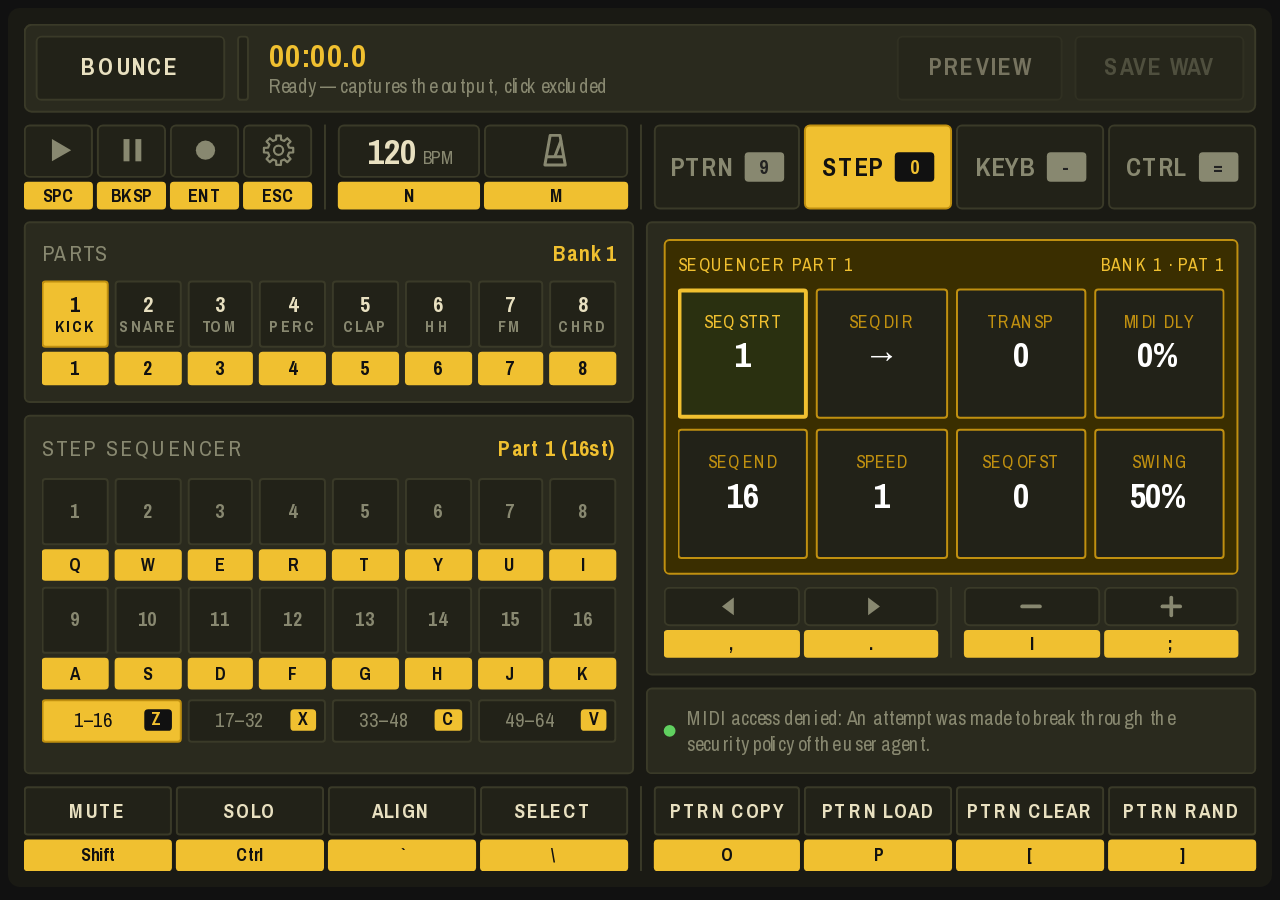
==== commit 96b5ca07: "Update index.html" ====
--- a/index.html
+++ b/index.html
@@ -2623,7 +2623,7 @@
     apply(v){parts[activePart].speedIndex=Math.round(v/127*(SPEEDS.length-1));if(playing)queueResync(activePart);updateSpdDisplay();updatePartIndicator();buildParts();},
     reset(){parts[activePart].speedIndex=DEFAULT_SPEED_IDX;if(playing)queueResync(activePart);updateSpdDisplay();updatePartIndicator();buildParts();},
     fmtVal(){return SPEEDS[parts[activePart].speedIndex].label;}},
-  {id:'smd-off-cell',label:'TIME OFST',kind:'off',
+  {id:'smd-off-cell',label:'SEQ OFST',kind:'off',
     apply(v){const p=parts[activePart];const len=p.seqEnd-p.seqStart+1;parts[activePart].seqOffset=Math.round(((v-64)/63)*(len-1));updateOffDisplay();updatePartIndicator();buildSteps();},
     reset(){parts[activePart].seqOffset=0;updateOffDisplay();updatePartIndicator();buildSteps();},
     fmtVal(){const o=parts[activePart].seqOffset;return o===0?'0':(o>0?'+':'')+o;}},
